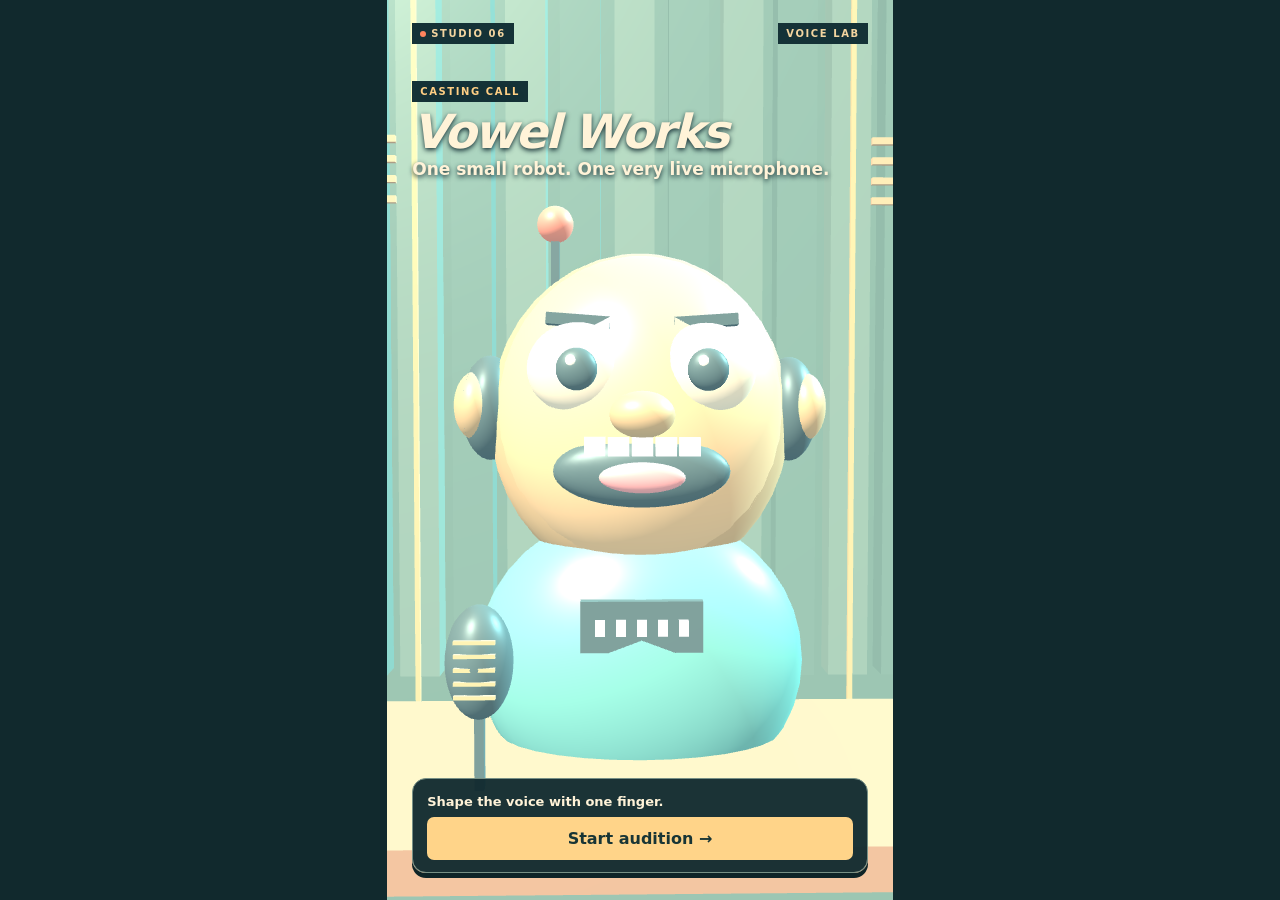
==== vowel-works/index.html @ fe467af7 "Publish Vowel Works robot voice auditions" ====
<!doctype html><html lang="en"><meta charset="utf-8"><meta name="viewport" content="width=device-width,initial-scale=1,viewport-fit=cover"><title>Vowel Works · Voice Auditions</title><link rel="stylesheet" href="style.css"><main><canvas id="stage" aria-label="A mechanical actor at the audition microphone"></canvas><header><span><i></i> STUDIO 06</span><b id="take">VOICE LAB</b></header><article><label id="slate">CASTING CALL</label><h1 id="title">Vowel Works</h1><p id="line">One small robot. One very live microphone.</p></article><section><div id="meter"></div><div id="guide">Shape the voice with one finger.</div><div id="pad" hidden aria-label="Voice control pad"><div id="cross"></div></div><button id="go">Start audition →</button><small id="credits"></small></section></main><script src="vendor/three.min.js"></script><script src="bridge.js"></script><script src="scene.js"></script><script src="play.js"></script></html>
---- vowel-works/style.css ----
*{box-sizing:border-box}body{margin:0;background:#11292d;color:#fff3d8;font:600 15px system-ui}main{position:relative;isolation:isolate;width:min(100vw,56.25dvh);min-width:min(100vw,320px);height:100dvh;margin:auto;overflow:hidden;background:#28544f}canvas{width:100%;height:100%;display:block}header,article,section{position:absolute;left:5%;right:5%}header{top:max(2.5%,env(safe-area-inset-top));display:flex;justify-content:space-between;font-size:10px;letter-spacing:.16em;color:#f4d5a0}header span,header b,label{background:#153237;padding:5px 8px}i{display:inline-block;width:6px;height:6px;background:#ff845e;border-radius:50%}article{top:9%;pointer-events:none;text-shadow:0 2px 5px #162f35}label{font-size:10px;letter-spacing:.16em;color:#ffcf84}h1{font:italic 900 clamp(27px,5.5dvh,47px)/1 system-ui;margin:9px 0 4px;letter-spacing:-.045em}p{margin:0;font-size:clamp(13px,2dvh,17px)}section{bottom:max(3%,env(safe-area-inset-bottom));background:#122b30f5;border:1px solid #779085;border-radius:14px;padding:12px 14px;box-shadow:0 5px 0 #0e2427}button{width:100%;padding:12px;background:#ffd489;color:#183535;font:800 16px system-ui;border:0;border-radius:7px;cursor:pointer}#guide{font-size:13px;margin:3px 0 8px}#meter{display:flex;gap:4px}#meter i{flex:1;height:4px;border-radius:4px;background:#45605e}#meter .lit{background:#ffca83}#pad{height:clamp(90px,15dvh,145px);background:repeating-linear-gradient(90deg,transparent 0 19.6%,#3b5756 20%),#213d40;border:1px solid #546d64;border-radius:8px;position:relative;touch-action:none;cursor:crosshair;user-select:none}#pad span,#cross{position:absolute;transform:translate(-50%,-50%);pointer-events:none}#pad span{border:1px solid #8aa49a;border-radius:50%;background:#29474b;color:#c1d2c6;padding:3px 6px;font-size:12px}#pad .target{background:#ffd489;color:#213636;outline:3px solid #dca34466}#cross{width:20px;height:20px;border:2px solid white;border-radius:50%;z-index:2;display:none}small{display:block;font-size:10px;color:#c6d9cb;margin-top:4px}small:empty{display:none}[hidden]{display:none!important}
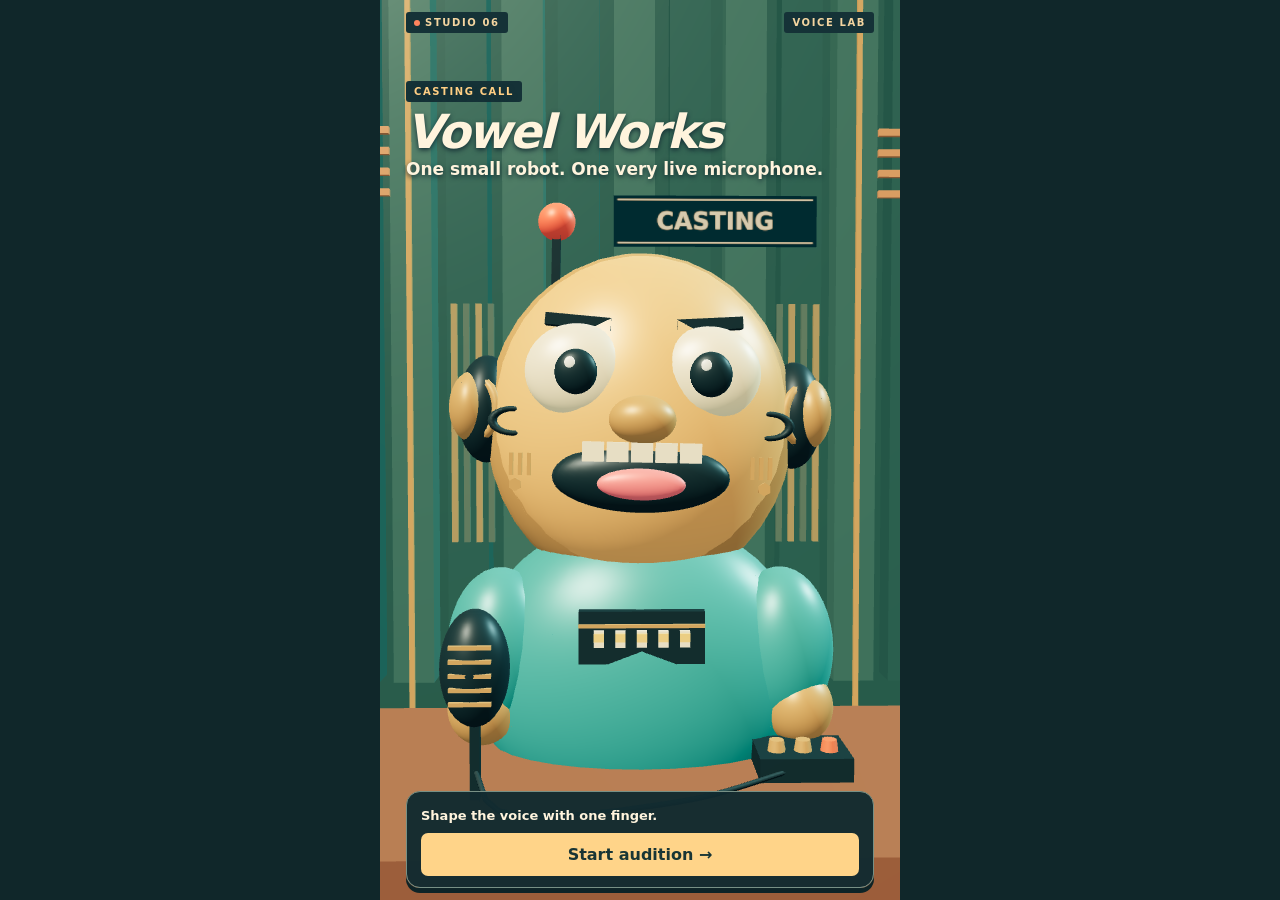
==== commit c9bc3ea2: "Make auditions work offline and without WebGL; stage three expressive vocal acts" ====
--- a/vowel-works/index.html
+++ b/vowel-works/index.html
@@ -1 +1,526 @@
-<!doctype html><html lang="en"><meta charset="utf-8"><meta name="viewport" content="width=device-width,initial-scale=1,viewport-fit=cover"><title>Vowel Works · Voice Auditions</title><link rel="stylesheet" href="style.css"><main><canvas id="stage" aria-label="A mechanical actor at the audition microphone"></canvas><header><span><i></i> STUDIO 06</span><b id="take">VOICE LAB</b></header><article><label id="slate">CASTING CALL</label><h1 id="title">Vowel Works</h1><p id="line">One small robot. One very live microphone.</p></article><section><div id="meter"></div><div id="guide">Shape the voice with one finger.</div><div id="pad" hidden aria-label="Voice control pad"><div id="cross"></div></div><button id="go">Start audition →</button><small id="credits"></small></section></main><script src="vendor/three.min.js"></script><script src="bridge.js"></script><script src="scene.js"></script><script src="play.js"></script></html>
+<!doctype html><html lang="en"><meta charset="utf-8"><meta name="viewport" content="width=device-width,initial-scale=1,viewport-fit=cover"><title>Vowel Works · Voice Auditions</title><style>*{box-sizing:border-box}html,body{margin:0;background:#10272a;color:#fff4dd;font:600 15px system-ui}main{position:relative;isolation:isolate;width:100%;max-width:520px;height:100vh;height:100svh;margin:auto;overflow:hidden;background:#315b55}canvas,#portrait{position:absolute;inset:0;width:100%;height:100%;display:block}#portrait{object-fit:cover}
+header,article,section{position:absolute;left:5%;right:5%}header{top:12px;top:max(12px,env(safe-area-inset-top));display:flex;justify-content:space-between;font-size:10px;letter-spacing:.16em;color:#f4d5a0}header span,header b,label{background:#153237;padding:5px 8px;border-radius:3px}header i{display:inline-block;width:6px;height:6px;background:#ff845e;border-radius:50%}.gold-mic header i{background:#ffcf6d}article{top:9%;pointer-events:none;text-shadow:0 2px 5px #162f35}label{font-size:10px;letter-spacing:.16em;color:#ffcf84}h1{font:italic 900 clamp(27px,5.5vh,47px)/1 system-ui;margin:9px 0 4px;letter-spacing:-.045em}p{margin:0;font-size:clamp(13px,2vh,17px)}
+section{bottom:12px;bottom:max(12px,env(safe-area-inset-bottom));background:#122b30f7;border:1px solid #779085;border-radius:14px;padding:11px 14px;box-shadow:0 5px 0 #0e2427}
+button{width:100%;padding:12px;background:#ffd489;color:#183535;font:800 16px system-ui;border:0;border-radius:7px;cursor:pointer;touch-action:manipulation}button:active{background:#ffbd66}#guide{font-size:13px;margin:5px 0 8px;min-height:17px}
+#meter{display:flex;align-items:center;gap:5px}#meter i{font:800 11px system-ui;color:#98b6ad;background:#29484b;padding:2px 7px;border-radius:3px}#meter .lit{background:#6ccbaf;color:#122e32}#meter .now{outline:1px solid #efc482;color:#ffda97}
+#pad{height:clamp(96px,16vh,145px);background:repeating-linear-gradient(90deg,transparent 0 19.6%,#3b5756 20%),#213d40;border:1px solid #546d64;border-radius:8px;position:relative;touch-action:none;cursor:crosshair;user-select:none}
+#pad span,#cross{position:absolute;transform:translate(-50%,-50%);pointer-events:none}#pad span{border:1px solid #8aa49a;border-radius:50%;background:#29474b;color:#c1d2c6;padding:6px 9px;font-size:12px}#pad .target{background:#ffd489;color:#213636;outline:3px solid #dca34466}#pad .tuned{background:#8aead3;outline-color:#72e7bc80}#cross{width:21px;height:21px;border:2px solid white;border-radius:50%;z-index:2;display:none}#signal{height:4px;background:#8be9c8;transform:scaleX(0);transform-origin:left;margin-top:5px;border-radius:4px}
+small{display:block;font-size:10px;color:#c6d9cb;margin-top:4px}small:empty{display:none}[hidden]{display:none!important}
+@media(min-aspect-ratio:3/4){main{max-width:min(520px,72vh)}}@media(max-height:490px){article{top:10%}header{top:3px}h1{font-size:23px}section{padding:6px 10px;bottom:5px}#pad{height:74px}#guide{margin:2px 0}button{padding:8px}}
+</style><main><canvas id="stage" aria-label="A mechanical actor at the audition microphone"></canvas><header><span><i></i> STUDIO 06</span><b id="take">VOICE LAB</b></header><article><label id="slate">CASTING CALL</label><h1 id="title">Vowel Works</h1><p id="line">One small robot. One very live microphone.</p></article><section><div id="meter"></div><div id="guide">Shape the voice with one finger.</div><div id="pad" hidden aria-label="Voice control pad"><div id="cross"></div></div><div id="signal" hidden></div><button id="go">Start audition →</button><small id="credits"></small></section></main><script>/**
+ * @license
+ * Copyright 2010-2022 Three.js Authors
+ * SPDX-License-Identifier: MIT
+ */
+!function(t,e){"object"==typeof exports&&"undefined"!=typeof module?e(exports):"function"==typeof define&&define.amd?define(["exports"],e):e((t="undefined"!=typeof globalThis?globalThis:t||self).THREE={})}(this,(function(t){"use strict";const e="147",i=100,n=300,r=301,s=302,a=303,o=304,l=306,c=1e3,h=1001,u=1002,d=1003,p=1004,m=1005,f=1006,g=1007,v=1008,x=1009,_=1012,y=1014,M=1015,b=1016,S=1020,w=1023,T=1026,A=1027,E=33776,C=33777,L=33778,R=33779,P=35840,I=35841,D=35842,N=35843,O=37492,z=37496,U=37808,B=37809,F=37810,k=37811,G=37812,V=37813,H=37814,W=37815,j=37816,q=37817,X=37818,Y=37819,Z=37820,J=37821,K=36492,$=2300,Q=2301,tt=2302,et=2400,it=2401,nt=2402,rt=2500,st=2501,at=3e3,ot=3001,lt="srgb",ct="srgb-linear",ht=7680,ut=35044,dt="300 es",pt=1035;class mt{addEventListener(t,e){void 0===this._listeners&&(this._listeners={});const i=this._listeners;void 0===i[t]&&(i[t]=[]),-1===i[t].indexOf(e)&&i[t].push(e)}hasEventListener(t,e){if(void 0===this._listeners)return!1;const i=this._listeners;return void 0!==i[t]&&-1!==i[t].indexOf(e)}removeEventListener(t,e){if(void 0===this._listeners)return;const i=this._listeners[t];if(void 0!==i){const t=i.indexOf(e);-1!==t&&i.splice(t,1)}}dispatchEvent(t){if(void 0===this._listeners)return;const e=this._listeners[t.type];if(void 0!==e){t.target=this;const i=e.slice(0);for(let e=0,n=i.length;e<n;e++)i[e].call(this,t);t.target=null}}}const ft=["00","01","02","03","04","05","06","07","08","09","0a","0b","0c","0d","0e","0f","10","11","12","13","14","15","16","17","18","19","1a","1b","1c","1d","1e","1f","20","21","22","23","24","25","26","27","28","29","2a","2b","2c","2d","2e","2f","30","31","32","33","34","35","36","37","38","39","3a","3b","3c","3d","3e","3f","40","41","42","43","44","45","46","47","48","49","4a","4b","4c","4d","4e","4f","50","51","52","53","54","55","56","57","58","59","5a","5b","5c","5d","5e","5f","60","61","62","63","64","65","66","67","68","69","6a","6b","6c","6d","6e","6f","70","71","72","73","74","75","76","77","78","79","7a","7b","7c","7d","7e","7f","80","81","82","83","84","85","86","87","88","89","8a","8b","8c","8d","8e","8f","90","91","92","93","94","95","96","97","98","99","9a","9b","9c","9d","9e","9f","a0","a1","a2","a3","a4","a5","a6","a7","a8","a9","aa","ab","ac","ad","ae","af","b0","b1","b2","b3","b4","b5","b6","b7","b8","b9","ba","bb","bc","bd","be","bf","c0","c1","c2","c3","c4","c5","c6","c7","c8","c9","ca","cb","cc","cd","ce","cf","d0","d1","d2","d3","d4","d5","d6","d7","d8","d9","da","db","dc","dd","de","df","e0","e1","e2","e3","e4","e5","e6","e7","e8","e9","ea","eb","ec","ed","ee","ef","f0","f1","f2","f3","f4","f5","f6","f7","f8","f9","fa","fb","fc","fd","fe","ff"];let gt=1234567;const vt=Math.PI/180,xt=180/Math.PI;function _t(){const t=4294967295*Math.random()|0,e=4294967295*Math.random()|0,i=4294967295*Math.random()|0,n=4294967295*Math.random()|0;return(ft[255&t]+ft[t>>8&255]+ft[t>>16&255]+ft[t>>24&255]+"-"+ft[255&e]+ft[e>>8&255]+"-"+ft[e>>16&15|64]+ft[e>>24&255]+"-"+ft[63&i|128]+ft[i>>8&255]+"-"+ft[i>>16&255]+ft[i>>24&255]+ft[255&n]+ft[n>>8&255]+ft[n>>16&255]+ft[n>>24&255]).toLowerCase()}function yt(t,e,i){return Math.max(e,Math.min(i,t))}function Mt(t,e){return(t%e+e)%e}function bt(t,e,i){return(1-i)*t+i*e}function St(t){return 0==(t&t-1)&&0!==t}function wt(t){return Math.pow(2,Math.ceil(Math.log(t)/Math.LN2))}function Tt(t){return Math.pow(2,Math.floor(Math.log(t)/Math.LN2))}function At(t,e){switch(e.constructor){case Float32Array:return t;case Uint16Array:return t/65535;case Uint8Array:return t/255;case Int16Array:return Math.max(t/32767,-1);case Int8Array:return Math.max(t/127,-1);default:throw new Error("Invalid component type.")}}function Et(t,e){switch(e.constructor){case Float32Array:return t;case Uint16Array:return Math.round(65535*t);case Uint8Array:return Math.round(255*t);case Int16Array:return Math.round(32767*t);case Int8Array:return Math.round(127*t);default:throw new Error("Invalid component type.")}}var Ct=Object.freeze({__proto__:null,DEG2RAD:vt,RAD2DEG:xt,generateUUID:_t,clamp:yt,euclideanModulo:Mt,mapLinear:function(t,e,i,n,r){return n+(t-e)*(r-n)/(i-e)},inverseLerp:function(t,e,i){return t!==e?(i-t)/(e-t):0},lerp:bt,damp:function(t,e,i,n){return bt(t,e,1-Math.exp(-i*n))},pingpong:function(t,e=1){return e-Math.abs(Mt(t,2*e)-e)},smoothstep:function(t,e,i){return t<=e?0:t>=i?1:(t=(t-e)/(i-e))*t*(3-2*t)},smootherstep:function(t,e,i){return t<=e?0:t>=i?1:(t=(t-e)/(i-e))*t*t*(t*(6*t-15)+10)},randInt:function(t,e){return t+Math.floor(Math.random()*(e-t+1))},randFloat:function(t,e){return t+Math.random()*(e-t)},randFloatSpread:function(t){return t*(.5-Math.random())},seededRandom:function(t){void 0!==t&&(gt=t);let e=gt+=1831565813;return e=Math.imul(e^e>>>15,1|e),e^=e+Math.imul(e^e>>>7,61|e),((e^e>>>14)>>>0)/4294967296},degToRad:function(t){return t*vt},radToDeg:function(t){return t*xt},isPowerOfTwo:St,ceilPowerOfTwo:wt,floorPowerOfTwo:Tt,setQuaternionFromProperEuler:function(t,e,i,n,r){const s=Math.cos,a=Math.sin,o=s(i/2),l=a(i/2),c=s((e+n)/2),h=a((e+n)/2),u=s((e-n)/2),d=a((e-n)/2),p=s((n-e)/2),m=a((n-e)/2);switch(r){case"XYX":t.set(o*h,l*u,l*d,o*c);break;case"YZY":t.set(l*d,o*h,l*u,o*c);break;case"ZXZ":t.set(l*u,l*d,o*h,o*c);break;case"XZX":t.set(o*h,l*m,l*p,o*c);break;case"YXY":t.set(l*p,o*h,l*m,o*c);break;case"ZYZ":t.set(l*m,l*p,o*h,o*c);break;default:console.warn("THREE.MathUtils: .setQuaternionFromProperEuler() encountered an unknown order: "+r)}},normalize:Et,denormalize:At});class Lt{constructor(t=0,e=0){Lt.prototype.isVector2=!0,this.x=t,this.y=e}get width(){return this.x}set width(t){this.x=t}get height(){return this.y}set height(t){this.y=t}set(t,e){return this.x=t,this.y=e,this}setScalar(t){return this.x=t,this.y=t,this}setX(t){return this.x=t,this}setY(t){return this.y=t,this}setComponent(t,e){switch(t){case 0:this.x=e;break;case 1:this.y=e;break;default:throw new Error("index is out of range: "+t)}return this}getComponent(t){switch(t){case 0:return this.x;case 1:return this.y;default:throw new Error("index is out of range: "+t)}}clone(){return new this.constructor(this.x,this.y)}copy(t){return this.x=t.x,this.y=t.y,this}add(t){return this.x+=t.x,this.y+=t.y,this}addScalar(t){return this.x+=t,this.y+=t,this}addVectors(t,e){return this.x=t.x+e.x,this.y=t.y+e.y,this}addScaledVector(t,e){return this.x+=t.x*e,this.y+=t.y*e,this}sub(t){return this.x-=t.x,this.y-=t.y,this}subScalar(t){return this.x-=t,this.y-=t,this}subVectors(t,e){return this.x=t.x-e.x,this.y=t.y-e.y,this}multiply(t){return this.x*=t.x,this.y*=t.y,this}multiplyScalar(t){return this.x*=t,this.y*=t,this}divide(t){return this.x/=t.x,this.y/=t.y,this}divideScalar(t){return this.multiplyScalar(1/t)}applyMatrix3(t){const e=this.x,i=this.y,n=t.elements;return this.x=n[0]*e+n[3]*i+n[6],this.y=n[1]*e+n[4]*i+n[7],this}min(t){return this.x=Math.min(this.x,t.x),this.y=Math.min(this.y,t.y),this}max(t){return this.x=Math.max(this.x,t.x),this.y=Math.max(this.y,t.y),this}clamp(t,e){return this.x=Math.max(t.x,Math.min(e.x,this.x)),this.y=Math.max(t.y,Math.min(e.y,this.y)),this}clampScalar(t,e){return this.x=Math.max(t,Math.min(e,this.x)),this.y=Math.max(t,Math.min(e,this.y)),this}clampLength(t,e){const i=this.length();return this.divideScalar(i||1).multiplyScalar(Math.max(t,Math.min(e,i)))}floor(){return this.x=Math.floor(this.x),this.y=Math.floor(this.y),this}ceil(){return this.x=Math.ceil(this.x),this.y=Math.ceil(this.y),this}round(){return this.x=Math.round(this.x),this.y=Math.round(this.y),this}roundToZero(){return this.x=this.x<0?Math.ceil(this.x):Math.floor(this.x),this.y=this.y<0?Math.ceil(this.y):Math.floor(this.y),this}negate(){return this.x=-this.x,this.y=-this.y,this}dot(t){return this.x*t.x+this.y*t.y}cross(t){return this.x*t.y-this.y*t.x}lengthSq(){return this.x*this.x+this.y*this.y}length(){return Math.sqrt(this.x*this.x+this.y*this.y)}manhattanLength(){return Math.abs(this.x)+Math.abs(this.y)}normalize(){return this.divideScalar(this.length()||1)}angle(){return Math.atan2(-this.y,-this.x)+Math.PI}distanceTo(t){return Math.sqrt(this.distanceToSquared(t))}distanceToSquared(t){const e=this.x-t.x,i=this.y-t.y;return e*e+i*i}manhattanDistanceTo(t){return Math.abs(this.x-t.x)+Math.abs(this.y-t.y)}setLength(t){return this.normalize().multiplyScalar(t)}lerp(t,e){return this.x+=(t.x-this.x)*e,this.y+=(t.y-this.y)*e,this}lerpVectors(t,e,i){return this.x=t.x+(e.x-t.x)*i,this.y=t.y+(e.y-t.y)*i,this}equals(t){return t.x===this.x&&t.y===this.y}fromArray(t,e=0){return this.x=t[e],this.y=t[e+1],this}toArray(t=[],e=0){return t[e]=this.x,t[e+1]=this.y,t}fromBufferAttribute(t,e){return this.x=t.getX(e),this.y=t.getY(e),this}rotateAround(t,e){const i=Math.cos(e),n=Math.sin(e),r=this.x-t.x,s=this.y-t.y;return this.x=r*i-s*n+t.x,this.y=r*n+s*i+t.y,this}random(){return this.x=Math.random(),this.y=Math.random(),this}*[Symbol.iterator](){yield this.x,yield this.y}}class Rt{constructor(){Rt.prototype.isMatrix3=!0,this.elements=[1,0,0,0,1,0,0,0,1]}set(t,e,i,n,r,s,a,o,l){const c=this.elements;return c[0]=t,c[1]=n,c[2]=a,c[3]=e,c[4]=r,c[5]=o,c[6]=i,c[7]=s,c[8]=l,this}identity(){return this.set(1,0,0,0,1,0,0,0,1),this}copy(t){const e=this.elements,i=t.elements;return e[0]=i[0],e[1]=i[1],e[2]=i[2],e[3]=i[3],e[4]=i[4],e[5]=i[5],e[6]=i[6],e[7]=i[7],e[8]=i[8],this}extractBasis(t,e,i){return t.setFromMatrix3Column(this,0),e.setFromMatrix3Column(this,1),i.setFromMatrix3Column(this,2),this}setFromMatrix4(t){const e=t.elements;return this.set(e[0],e[4],e[8],e[1],e[5],e[9],e[2],e[6],e[10]),this}multiply(t){return this.multiplyMatrices(this,t)}premultiply(t){return this.multiplyMatrices(t,this)}multiplyMatrices(t,e){const i=t.elements,n=e.elements,r=this.elements,s=i[0],a=i[3],o=i[6],l=i[1],c=i[4],h=i[7],u=i[2],d=i[5],p=i[8],m=n[0],f=n[3],g=n[6],v=n[1],x=n[4],_=n[7],y=n[2],M=n[5],b=n[8];return r[0]=s*m+a*v+o*y,r[3]=s*f+a*x+o*M,r[6]=s*g+a*_+o*b,r[1]=l*m+c*v+h*y,r[4]=l*f+c*x+h*M,r[7]=l*g+c*_+h*b,r[2]=u*m+d*v+p*y,r[5]=u*f+d*x+p*M,r[8]=u*g+d*_+p*b,this}multiplyScalar(t){const e=this.elements;return e[0]*=t,e[3]*=t,e[6]*=t,e[1]*=t,e[4]*=t,e[7]*=t,e[2]*=t,e[5]*=t,e[8]*=t,this}determinant(){const t=this.elements,e=t[0],i=t[1],n=t[2],r=t[3],s=t[4],a=t[5],o=t[6],l=t[7],c=t[8];return e*s*c-e*a*l-i*r*c+i*a*o+n*r*l-n*s*o}invert(){const t=this.elements,e=t[0],i=t[1],n=t[2],r=t[3],s=t[4],a=t[5],o=t[6],l=t[7],c=t[8],h=c*s-a*l,u=a*o-c*r,d=l*r-s*o,p=e*h+i*u+n*d;if(0===p)return this.set(0,0,0,0,0,0,0,0,0);const m=1/p;return t[0]=h*m,t[1]=(n*l-c*i)*m,t[2]=(a*i-n*s)*m,t[3]=u*m,t[4]=(c*e-n*o)*m,t[5]=(n*r-a*e)*m,t[6]=d*m,t[7]=(i*o-l*e)*m,t[8]=(s*e-i*r)*m,this}transpose(){let t;const e=this.elements;return t=e[1],e[1]=e[3],e[3]=t,t=e[2],e[2]=e[6],e[6]=t,t=e[5],e[5]=e[7],e[7]=t,this}getNormalMatrix(t){return this.setFromMatrix4(t).invert().transpose()}transposeIntoArray(t){const e=this.elements;return t[0]=e[0],t[1]=e[3],t[2]=e[6],t[3]=e[1],t[4]=e[4],t[5]=e[7],t[6]=e[2],t[7]=e[5],t[8]=e[8],this}setUvTransform(t,e,i,n,r,s,a){const o=Math.cos(r),l=Math.sin(r);return this.set(i*o,i*l,-i*(o*s+l*a)+s+t,-n*l,n*o,-n*(-l*s+o*a)+a+e,0,0,1),this}scale(t,e){return this.premultiply(Pt.makeScale(t,e)),this}rotate(t){return this.premultiply(Pt.makeRotation(-t)),this}translate(t,e){return this.premultiply(Pt.makeTranslation(t,e)),this}makeTranslation(t,e){return this.set(1,0,t,0,1,e,0,0,1),this}makeRotation(t){const e=Math.cos(t),i=Math.sin(t);return this.set(e,-i,0,i,e,0,0,0,1),this}makeScale(t,e){return this.set(t,0,0,0,e,0,0,0,1),this}equals(t){const e=this.elements,i=t.elements;for(let t=0;t<9;t++)if(e[t]!==i[t])return!1;return!0}fromArray(t,e=0){for(let i=0;i<9;i++)this.elements[i]=t[i+e];return this}toArray(t=[],e=0){const i=this.elements;return t[e]=i[0],t[e+1]=i[1],t[e+2]=i[2],t[e+3]=i[3],t[e+4]=i[4],t[e+5]=i[5],t[e+6]=i[6],t[e+7]=i[7],t[e+8]=i[8],t}clone(){return(new this.constructor).fromArray(this.elements)}}const Pt=new Rt;function It(t){for(let e=t.length-1;e>=0;--e)if(t[e]>=65535)return!0;return!1}const Dt={Int8Array:Int8Array,Uint8Array:Uint8Array,Uint8ClampedArray:Uint8ClampedArray,Int16Array:Int16Array,Uint16Array:Uint16Array,Int32Array:Int32Array,Uint32Array:Uint32Array,Float32Array:Float32Array,Float64Array:Float64Array};function Nt(t,e){return new Dt[t](e)}function Ot(t){return document.createElementNS("http://www.w3.org/1999/xhtml",t)}function zt(t){return t<.04045?.0773993808*t:Math.pow(.9478672986*t+.0521327014,2.4)}function Ut(t){return t<.0031308?12.92*t:1.055*Math.pow(t,.41666)-.055}const Bt={[lt]:{[ct]:zt},[ct]:{[lt]:Ut}},Ft={legacyMode:!0,get workingColorSpace(){return ct},set workingColorSpace(t){console.warn("THREE.ColorManagement: .workingColorSpace is readonly.")},convert:function(t,e,i){if(this.legacyMode||e===i||!e||!i)return t;if(Bt[e]&&void 0!==Bt[e][i]){const n=Bt[e][i];return t.r=n(t.r),t.g=n(t.g),t.b=n(t.b),t}throw new Error("Unsupported color space conversion.")},fromWorkingColorSpace:function(t,e){return this.convert(t,this.workingColorSpace,e)},toWorkingColorSpace:function(t,e){return this.convert(t,e,this.workingColorSpace)}},kt={aliceblue:15792383,antiquewhite:16444375,aqua:65535,aquamarine:8388564,azure:15794175,beige:16119260,bisque:16770244,black:0,blanchedalmond:16772045,blue:255,blueviolet:9055202,brown:10824234,burlywood:14596231,cadetblue:6266528,chartreuse:8388352,chocolate:13789470,coral:16744272,cornflowerblue:6591981,cornsilk:16775388,crimson:14423100,cyan:65535,darkblue:139,darkcyan:35723,darkgoldenrod:12092939,darkgray:11119017,darkgreen:25600,darkgrey:11119017,darkkhaki:12433259,darkmagenta:9109643,darkolivegreen:5597999,darkorange:16747520,darkorchid:10040012,darkred:9109504,darksalmon:15308410,darkseagreen:9419919,darkslateblue:4734347,darkslategray:3100495,darkslategrey:3100495,darkturquoise:52945,darkviolet:9699539,deeppink:16716947,deepskyblue:49151,dimgray:6908265,dimgrey:6908265,dodgerblue:2003199,firebrick:11674146,floralwhite:16775920,forestgreen:2263842,fuchsia:16711935,gainsboro:14474460,ghostwhite:16316671,gold:16766720,goldenrod:14329120,gray:8421504,green:32768,greenyellow:11403055,grey:8421504,honeydew:15794160,hotpink:16738740,indianred:13458524,indigo:4915330,ivory:16777200,khaki:15787660,lavender:15132410,lavenderblush:16773365,lawngreen:8190976,lemonchiffon:16775885,lightblue:11393254,lightcoral:15761536,lightcyan:14745599,lightgoldenrodyellow:16448210,lightgray:13882323,lightgreen:9498256,lightgrey:13882323,lightpink:16758465,lightsalmon:16752762,lightseagreen:2142890,lightskyblue:8900346,lightslategray:7833753,lightslategrey:7833753,lightsteelblue:11584734,lightyellow:16777184,lime:65280,limegreen:3329330,linen:16445670,magenta:16711935,maroon:8388608,mediumaquamarine:6737322,mediumblue:205,mediumorchid:12211667,mediumpurple:9662683,mediumseagreen:3978097,mediumslateblue:8087790,mediumspringgreen:64154,mediumturquoise:4772300,mediumvioletred:13047173,midnightblue:1644912,mintcream:16121850,mistyrose:16770273,moccasin:16770229,navajowhite:16768685,navy:128,oldlace:16643558,olive:8421376,olivedrab:7048739,orange:16753920,orangered:16729344,orchid:14315734,palegoldenrod:15657130,palegreen:10025880,paleturquoise:11529966,palevioletred:14381203,papayawhip:16773077,peachpuff:16767673,peru:13468991,pink:16761035,plum:14524637,powderblue:11591910,purple:8388736,rebeccapurple:6697881,red:16711680,rosybrown:12357519,royalblue:4286945,saddlebrown:9127187,salmon:16416882,sandybrown:16032864,seagreen:3050327,seashell:16774638,sienna:10506797,silver:12632256,skyblue:8900331,slateblue:6970061,slategray:7372944,slategrey:7372944,snow:16775930,springgreen:65407,steelblue:4620980,tan:13808780,teal:32896,thistle:14204888,tomato:16737095,turquoise:4251856,violet:15631086,wheat:16113331,white:16777215,whitesmoke:16119285,yellow:16776960,yellowgreen:10145074},Gt={r:0,g:0,b:0},Vt={h:0,s:0,l:0},Ht={h:0,s:0,l:0};function Wt(t,e,i){return i<0&&(i+=1),i>1&&(i-=1),i<1/6?t+6*(e-t)*i:i<.5?e:i<2/3?t+6*(e-t)*(2/3-i):t}function jt(t,e){return e.r=t.r,e.g=t.g,e.b=t.b,e}class qt{constructor(t,e,i){return this.isColor=!0,this.r=1,this.g=1,this.b=1,void 0===e&&void 0===i?this.set(t):this.setRGB(t,e,i)}set(t){return t&&t.isColor?this.copy(t):"number"==typeof t?this.setHex(t):"string"==typeof t&&this.setStyle(t),this}setScalar(t){return this.r=t,this.g=t,this.b=t,this}setHex(t,e="srgb"){return t=Math.floor(t),this.r=(t>>16&255)/255,this.g=(t>>8&255)/255,this.b=(255&t)/255,Ft.toWorkingColorSpace(this,e),this}setRGB(t,e,i,n=Ft.workingColorSpace){return this.r=t,this.g=e,this.b=i,Ft.toWorkingColorSpace(this,n),this}setHSL(t,e,i,n=Ft.workingColorSpace){if(t=Mt(t,1),e=yt(e,0,1),i=yt(i,0,1),0===e)this.r=this.g=this.b=i;else{const n=i<=.5?i*(1+e):i+e-i*e,r=2*i-n;this.r=Wt(r,n,t+1/3),this.g=Wt(r,n,t),this.b=Wt(r,n,t-1/3)}return Ft.toWorkingColorSpace(this,n),this}setStyle(t,e="srgb"){function i(e){void 0!==e&&parseFloat(e)<1&&console.warn("THREE.Color: Alpha component of "+t+" will be ignored.")}let n;if(n=/^((?:rgb|hsl)a?)\(([^\)]*)\)/.exec(t)){let t;const r=n[1],s=n[2];switch(r){case"rgb":case"rgba":if(t=/^\s*(\d+)\s*,\s*(\d+)\s*,\s*(\d+)\s*(?:,\s*(\d*\.?\d+)\s*)?$/.exec(s))return this.r=Math.min(255,parseInt(t[1],10))/255,this.g=Math.min(255,parseInt(t[2],10))/255,this.b=Math.min(255,parseInt(t[3],10))/255,Ft.toWorkingColorSpace(this,e),i(t[4]),this;if(t=/^\s*(\d+)\%\s*,\s*(\d+)\%\s*,\s*(\d+)\%\s*(?:,\s*(\d*\.?\d+)\s*)?$/.exec(s))return this.r=Math.min(100,parseInt(t[1],10))/100,this.g=Math.min(100,parseInt(t[2],10))/100,this.b=Math.min(100,parseInt(t[3],10))/100,Ft.toWorkingColorSpace(this,e),i(t[4]),this;break;case"hsl":case"hsla":if(t=/^\s*(\d*\.?\d+)\s*,\s*(\d*\.?\d+)\%\s*,\s*(\d*\.?\d+)\%\s*(?:,\s*(\d*\.?\d+)\s*)?$/.exec(s)){const n=parseFloat(t[1])/360,r=parseFloat(t[2])/100,s=parseFloat(t[3])/100;return i(t[4]),this.setHSL(n,r,s,e)}}}else if(n=/^\#([A-Fa-f\d]+)$/.exec(t)){const t=n[1],i=t.length;if(3===i)return this.r=parseInt(t.charAt(0)+t.charAt(0),16)/255,this.g=parseInt(t.charAt(1)+t.charAt(1),16)/255,this.b=parseInt(t.charAt(2)+t.charAt(2),16)/255,Ft.toWorkingColorSpace(this,e),this;if(6===i)return this.r=parseInt(t.charAt(0)+t.charAt(1),16)/255,this.g=parseInt(t.charAt(2)+t.charAt(3),16)/255,this.b=parseInt(t.charAt(4)+t.charAt(5),16)/255,Ft.toWorkingColorSpace(this,e),this}return t&&t.length>0?this.setColorName(t,e):this}setColorName(t,e="srgb"){const i=kt[t.toLowerCase()];return void 0!==i?this.setHex(i,e):console.warn("THREE.Color: Unknown color "+t),this}clone(){return new this.constructor(this.r,this.g,this.b)}copy(t){return this.r=t.r,this.g=t.g,this.b=t.b,this}copySRGBToLinear(t){return this.r=zt(t.r),this.g=zt(t.g),this.b=zt(t.b),this}copyLinearToSRGB(t){return this.r=Ut(t.r),this.g=Ut(t.g),this.b=Ut(t.b),this}convertSRGBToLinear(){return this.copySRGBToLinear(this),this}convertLinearToSRGB(){return this.copyLinearToSRGB(this),this}getHex(t="srgb"){return Ft.fromWorkingColorSpace(jt(this,Gt),t),yt(255*Gt.r,0,255)<<16^yt(255*Gt.g,0,255)<<8^yt(255*Gt.b,0,255)<<0}getHexString(t="srgb"){return("000000"+this.getHex(t).toString(16)).slice(-6)}getHSL(t,e=Ft.workingColorSpace){Ft.fromWorkingColorSpace(jt(this,Gt),e);const i=Gt.r,n=Gt.g,r=Gt.b,s=Math.max(i,n,r),a=Math.min(i,n,r);let o,l;const c=(a+s)/2;if(a===s)o=0,l=0;else{const t=s-a;switch(l=c<=.5?t/(s+a):t/(2-s-a),s){case i:o=(n-r)/t+(n<r?6:0);break;case n:o=(r-i)/t+2;break;case r:o=(i-n)/t+4}o/=6}return t.h=o,t.s=l,t.l=c,t}getRGB(t,e=Ft.workingColorSpace){return Ft.fromWorkingColorSpace(jt(this,Gt),e),t.r=Gt.r,t.g=Gt.g,t.b=Gt.b,t}getStyle(t="srgb"){return Ft.fromWorkingColorSpace(jt(this,Gt),t),t!==lt?`color(${t} ${Gt.r} ${Gt.g} ${Gt.b})`:`rgb(${255*Gt.r|0},${255*Gt.g|0},${255*Gt.b|0})`}offsetHSL(t,e,i){return this.getHSL(Vt),Vt.h+=t,Vt.s+=e,Vt.l+=i,this.setHSL(Vt.h,Vt.s,Vt.l),this}add(t){return this.r+=t.r,this.g+=t.g,this.b+=t.b,this}addColors(t,e){return this.r=t.r+e.r,this.g=t.g+e.g,this.b=t.b+e.b,this}addScalar(t){return this.r+=t,this.g+=t,this.b+=t,this}sub(t){return this.r=Math.max(0,this.r-t.r),this.g=Math.max(0,this.g-t.g),this.b=Math.max(0,this.b-t.b),this}multiply(t){return this.r*=t.r,this.g*=t.g,this.b*=t.b,this}multiplyScalar(t){return this.r*=t,this.g*=t,this.b*=t,this}lerp(t,e){return this.r+=(t.r-this.r)*e,this.g+=(t.g-this.g)*e,this.b+=(t.b-this.b)*e,this}lerpColors(t,e,i){return this.r=t.r+(e.r-t.r)*i,this.g=t.g+(e.g-t.g)*i,this.b=t.b+(e.b-t.b)*i,this}lerpHSL(t,e){this.getHSL(Vt),t.getHSL(Ht);const i=bt(Vt.h,Ht.h,e),n=bt(Vt.s,Ht.s,e),r=bt(Vt.l,Ht.l,e);return this.setHSL(i,n,r),this}equals(t){return t.r===this.r&&t.g===this.g&&t.b===this.b}fromArray(t,e=0){return this.r=t[e],this.g=t[e+1],this.b=t[e+2],this}toArray(t=[],e=0){return t[e]=this.r,t[e+1]=this.g,t[e+2]=this.b,t}fromBufferAttribute(t,e){return this.r=t.getX(e),this.g=t.getY(e),this.b=t.getZ(e),this}toJSON(){return this.getHex()}*[Symbol.iterator](){yield this.r,yield this.g,yield this.b}}let Xt;qt.NAMES=kt;class Yt{static getDataURL(t){if(/^data:/i.test(t.src))return t.src;if("undefined"==typeof HTMLCanvasElement)return t.src;let e;if(t instanceof HTMLCanvasElement)e=t;else{void 0===Xt&&(Xt=Ot("canvas")),Xt.width=t.width,Xt.height=t.height;const i=Xt.getContext("2d");t instanceof ImageData?i.putImageData(t,0,0):i.drawImage(t,0,0,t.width,t.height),e=Xt}return e.width>2048||e.height>2048?(console.warn("THREE.ImageUtils.getDataURL: Image converted to jpg for performance reasons",t),e.toDataURL("image/jpeg",.6)):e.toDataURL("image/png")}static sRGBToLinear(t){if("undefined"!=typeof HTMLImageElement&&t instanceof HTMLImageElement||"undefined"!=typeof HTMLCanvasElement&&t instanceof HTMLCanvasElement||"undefined"!=typeof ImageBitmap&&t instanceof ImageBitmap){const e=Ot("canvas");e.width=t.width,e.height=t.height;const i=e.getContext("2d");i.drawImage(t,0,0,t.width,t.height);const n=i.getImageData(0,0,t.width,t.height),r=n.data;for(let t=0;t<r.length;t++)r[t]=255*zt(r[t]/255);return i.putImageData(n,0,0),e}if(t.data){const e=t.data.slice(0);for(let t=0;t<e.length;t++)e instanceof Uint8Array||e instanceof Uint8ClampedArray?e[t]=Math.floor(255*zt(e[t]/255)):e[t]=zt(e[t]);return{data:e,width:t.width,height:t.height}}return console.warn("THREE.ImageUtils.sRGBToLinear(): Unsupported image type. No color space conversion applied."),t}}class Zt{constructor(t=null){this.isSource=!0,this.uuid=_t(),this.data=t,this.version=0}set needsUpdate(t){!0===t&&this.version++}toJSON(t){const e=void 0===t||"string"==typeof t;if(!e&&void 0!==t.images[this.uuid])return t.images[this.uuid];const i={uuid:this.uuid,url:""},n=this.data;if(null!==n){let t;if(Array.isArray(n)){t=[];for(let e=0,i=n.length;e<i;e++)n[e].isDataTexture?t.push(Jt(n[e].image)):t.push(Jt(n[e]))}else t=Jt(n);i.url=t}return e||(t.images[this.uuid]=i),i}}function Jt(t){return"undefined"!=typeof HTMLImageElement&&t instanceof HTMLImageElement||"undefined"!=typeof HTMLCanvasElement&&t instanceof HTMLCanvasElement||"undefined"!=typeof ImageBitmap&&t instanceof ImageBitmap?Yt.getDataURL(t):t.data?{data:Array.from(t.data),width:t.width,height:t.height,type:t.data.constructor.name}:(console.warn("THREE.Texture: Unable to serialize Texture."),{})}let Kt=0;class $t extends mt{constructor(t=$t.DEFAULT_IMAGE,e=$t.DEFAULT_MAPPING,i=1001,n=1001,r=1006,s=1008,a=1023,o=1009,l=$t.DEFAULT_ANISOTROPY,c=3e3){super(),this.isTexture=!0,Object.defineProperty(this,"id",{value:Kt++}),this.uuid=_t(),this.name="",this.source=new Zt(t),this.mipmaps=[],this.mapping=e,this.wrapS=i,this.wrapT=n,this.magFilter=r,this.minFilter=s,this.anisotropy=l,this.format=a,this.internalFormat=null,this.type=o,this.offset=new Lt(0,0),this.repeat=new Lt(1,1),this.center=new Lt(0,0),this.rotation=0,this.matrixAutoUpdate=!0,this.matrix=new Rt,this.generateMipmaps=!0,this.premultiplyAlpha=!1,this.flipY=!0,this.unpackAlignment=4,this.encoding=c,this.userData={},this.version=0,this.onUpdate=null,this.isRenderTargetTexture=!1,this.needsPMREMUpdate=!1}get image(){return this.source.data}set image(t){this.source.data=t}updateMatrix(){this.matrix.setUvTransform(this.offset.x,this.offset.y,this.repeat.x,this.repeat.y,this.rotation,this.center.x,this.center.y)}clone(){return(new this.constructor).copy(this)}copy(t){return this.name=t.name,this.source=t.source,this.mipmaps=t.mipmaps.slice(0),this.mapping=t.mapping,this.wrapS=t.wrapS,this.wrapT=t.wrapT,this.magFilter=t.magFilter,this.minFilter=t.minFilter,this.anisotropy=t.anisotropy,this.format=t.format,this.internalFormat=t.internalFormat,this.type=t.type,this.offset.copy(t.offset),this.repeat.copy(t.repeat),this.center.copy(t.center),this.rotation=t.rotation,this.matrixAutoUpdate=t.matrixAutoUpdate,this.matrix.copy(t.matrix),this.generateMipmaps=t.generateMipmaps,this.premultiplyAlpha=t.premultiplyAlpha,this.flipY=t.flipY,this.unpackAlignment=t.unpackAlignment,this.encoding=t.encoding,this.userData=JSON.parse(JSON.stringify(t.userData)),this.needsUpdate=!0,this}toJSON(t){const e=void 0===t||"string"==typeof t;if(!e&&void 0!==t.textures[this.uuid])return t.textures[this.uuid];const i={metadata:{version:4.5,type:"Texture",generator:"Texture.toJSON"},uuid:this.uuid,name:this.name,image:this.source.toJSON(t).uuid,mapping:this.mapping,repeat:[this.repeat.x,this.repeat.y],offset:[this.offset.x,this.offset.y],center:[this.center.x,this.center.y],rotation:this.rotation,wrap:[this.wrapS,this.wrapT],format:this.format,type:this.type,encoding:this.encoding,minFilter:this.minFilter,magFilter:this.magFilter,anisotropy:this.anisotropy,flipY:this.flipY,premultiplyAlpha:this.premultiplyAlpha,unpackAlignment:this.unpackAlignment};return"{}"!==JSON.stringify(this.userData)&&(i.userData=this.userData),e||(t.textures[this.uuid]=i),i}dispose(){this.dispatchEvent({type:"dispose"})}transformUv(t){if(this.mapping!==n)return t;if(t.applyMatrix3(this.matrix),t.x<0||t.x>1)switch(this.wrapS){case c:t.x=t.x-Math.floor(t.x);break;case h:t.x=t.x<0?0:1;break;case u:1===Math.abs(Math.floor(t.x)%2)?t.x=Math.ceil(t.x)-t.x:t.x=t.x-Math.floor(t.x)}if(t.y<0||t.y>1)switch(this.wrapT){case c:t.y=t.y-Math.floor(t.y);break;case h:t.y=t.y<0?0:1;break;case u:1===Math.abs(Math.floor(t.y)%2)?t.y=Math.ceil(t.y)-t.y:t.y=t.y-Math.floor(t.y)}return this.flipY&&(t.y=1-t.y),t}set needsUpdate(t){!0===t&&(this.version++,this.source.needsUpdate=!0)}}$t.DEFAULT_IMAGE=null,$t.DEFAULT_MAPPING=n,$t.DEFAULT_ANISOTROPY=1;class Qt{constructor(t=0,e=0,i=0,n=1){Qt.prototype.isVector4=!0,this.x=t,this.y=e,this.z=i,this.w=n}get width(){return this.z}set width(t){this.z=t}get height(){return this.w}set height(t){this.w=t}set(t,e,i,n){return this.x=t,this.y=e,this.z=i,this.w=n,this}setScalar(t){return this.x=t,this.y=t,this.z=t,this.w=t,this}setX(t){return this.x=t,this}setY(t){return this.y=t,this}setZ(t){return this.z=t,this}setW(t){return this.w=t,this}setComponent(t,e){switch(t){case 0:this.x=e;break;case 1:this.y=e;break;case 2:this.z=e;break;case 3:this.w=e;break;default:throw new Error("index is out of range: "+t)}return this}getComponent(t){switch(t){case 0:return this.x;case 1:return this.y;case 2:return this.z;case 3:return this.w;default:throw new Error("index is out of range: "+t)}}clone(){return new this.constructor(this.x,this.y,this.z,this.w)}copy(t){return this.x=t.x,this.y=t.y,this.z=t.z,this.w=void 0!==t.w?t.w:1,this}add(t){return this.x+=t.x,this.y+=t.y,this.z+=t.z,this.w+=t.w,this}addScalar(t){return this.x+=t,this.y+=t,this.z+=t,this.w+=t,this}addVectors(t,e){return this.x=t.x+e.x,this.y=t.y+e.y,this.z=t.z+e.z,this.w=t.w+e.w,this}addScaledVector(t,e){return this.x+=t.x*e,this.y+=t.y*e,this.z+=t.z*e,this.w+=t.w*e,this}sub(t){return this.x-=t.x,this.y-=t.y,this.z-=t.z,this.w-=t.w,this}subScalar(t){return this.x-=t,this.y-=t,this.z-=t,this.w-=t,this}subVectors(t,e){return this.x=t.x-e.x,this.y=t.y-e.y,this.z=t.z-e.z,this.w=t.w-e.w,this}multiply(t){return this.x*=t.x,this.y*=t.y,this.z*=t.z,this.w*=t.w,this}multiplyScalar(t){return this.x*=t,this.y*=t,this.z*=t,this.w*=t,this}applyMatrix4(t){const e=this.x,i=this.y,n=this.z,r=this.w,s=t.elements;return this.x=s[0]*e+s[4]*i+s[8]*n+s[12]*r,this.y=s[1]*e+s[5]*i+s[9]*n+s[13]*r,this.z=s[2]*e+s[6]*i+s[10]*n+s[14]*r,this.w=s[3]*e+s[7]*i+s[11]*n+s[15]*r,this}divideScalar(t){return this.multiplyScalar(1/t)}setAxisAngleFromQuaternion(t){this.w=2*Math.acos(t.w);const e=Math.sqrt(1-t.w*t.w);return e<1e-4?(this.x=1,this.y=0,this.z=0):(this.x=t.x/e,this.y=t.y/e,this.z=t.z/e),this}setAxisAngleFromRotationMatrix(t){let e,i,n,r;const s=.01,a=.1,o=t.elements,l=o[0],c=o[4],h=o[8],u=o[1],d=o[5],p=o[9],m=o[2],f=o[6],g=o[10];if(Math.abs(c-u)<s&&Math.abs(h-m)<s&&Math.abs(p-f)<s){if(Math.abs(c+u)<a&&Math.abs(h+m)<a&&Math.abs(p+f)<a&&Math.abs(l+d+g-3)<a)return this.set(1,0,0,0),this;e=Math.PI;const t=(l+1)/2,o=(d+1)/2,v=(g+1)/2,x=(c+u)/4,_=(h+m)/4,y=(p+f)/4;return t>o&&t>v?t<s?(i=0,n=.707106781,r=.707106781):(i=Math.sqrt(t),n=x/i,r=_/i):o>v?o<s?(i=.707106781,n=0,r=.707106781):(n=Math.sqrt(o),i=x/n,r=y/n):v<s?(i=.707106781,n=.707106781,r=0):(r=Math.sqrt(v),i=_/r,n=y/r),this.set(i,n,r,e),this}let v=Math.sqrt((f-p)*(f-p)+(h-m)*(h-m)+(u-c)*(u-c));return Math.abs(v)<.001&&(v=1),this.x=(f-p)/v,this.y=(h-m)/v,this.z=(u-c)/v,this.w=Math.acos((l+d+g-1)/2),this}min(t){return this.x=Math.min(this.x,t.x),this.y=Math.min(this.y,t.y),this.z=Math.min(this.z,t.z),this.w=Math.min(this.w,t.w),this}max(t){return this.x=Math.max(this.x,t.x),this.y=Math.max(this.y,t.y),this.z=Math.max(this.z,t.z),this.w=Math.max(this.w,t.w),this}clamp(t,e){return this.x=Math.max(t.x,Math.min(e.x,this.x)),this.y=Math.max(t.y,Math.min(e.y,this.y)),this.z=Math.max(t.z,Math.min(e.z,this.z)),this.w=Math.max(t.w,Math.min(e.w,this.w)),this}clampScalar(t,e){return this.x=Math.max(t,Math.min(e,this.x)),this.y=Math.max(t,Math.min(e,this.y)),this.z=Math.max(t,Math.min(e,this.z)),this.w=Math.max(t,Math.min(e,this.w)),this}clampLength(t,e){const i=this.length();return this.divideScalar(i||1).multiplyScalar(Math.max(t,Math.min(e,i)))}floor(){return this.x=Math.floor(this.x),this.y=Math.floor(this.y),this.z=Math.floor(this.z),this.w=Math.floor(this.w),this}ceil(){return this.x=Math.ceil(this.x),this.y=Math.ceil(this.y),this.z=Math.ceil(this.z),this.w=Math.ceil(this.w),this}round(){return this.x=Math.round(this.x),this.y=Math.round(this.y),this.z=Math.round(this.z),this.w=Math.round(this.w),this}roundToZero(){return this.x=this.x<0?Math.ceil(this.x):Math.floor(this.x),this.y=this.y<0?Math.ceil(this.y):Math.floor(this.y),this.z=this.z<0?Math.ceil(this.z):Math.floor(this.z),this.w=this.w<0?Math.ceil(this.w):Math.floor(this.w),this}negate(){return this.x=-this.x,this.y=-this.y,this.z=-this.z,this.w=-this.w,this}dot(t){return this.x*t.x+this.y*t.y+this.z*t.z+this.w*t.w}lengthSq(){return this.x*this.x+this.y*this.y+this.z*this.z+this.w*this.w}length(){return Math.sqrt(this.x*this.x+this.y*this.y+this.z*this.z+this.w*this.w)}manhattanLength(){return Math.abs(this.x)+Math.abs(this.y)+Math.abs(this.z)+Math.abs(this.w)}normalize(){return this.divideScalar(this.length()||1)}setLength(t){return this.normalize().multiplyScalar(t)}lerp(t,e){return this.x+=(t.x-this.x)*e,this.y+=(t.y-this.y)*e,this.z+=(t.z-this.z)*e,this.w+=(t.w-this.w)*e,this}lerpVectors(t,e,i){return this.x=t.x+(e.x-t.x)*i,this.y=t.y+(e.y-t.y)*i,this.z=t.z+(e.z-t.z)*i,this.w=t.w+(e.w-t.w)*i,this}equals(t){return t.x===this.x&&t.y===this.y&&t.z===this.z&&t.w===this.w}fromArray(t,e=0){return this.x=t[e],this.y=t[e+1],this.z=t[e+2],this.w=t[e+3],this}toArray(t=[],e=0){return t[e]=this.x,t[e+1]=this.y,t[e+2]=this.z,t[e+3]=this.w,t}fromBufferAttribute(t,e){return this.x=t.getX(e),this.y=t.getY(e),this.z=t.getZ(e),this.w=t.getW(e),this}random(){return this.x=Math.random(),this.y=Math.random(),this.z=Math.random(),this.w=Math.random(),this}*[Symbol.iterator](){yield this.x,yield this.y,yield this.z,yield this.w}}class te extends mt{constructor(t=1,e=1,i={}){super(),this.isWebGLRenderTarget=!0,this.width=t,this.height=e,this.depth=1,this.scissor=new Qt(0,0,t,e),this.scissorTest=!1,this.viewport=new Qt(0,0,t,e);const n={width:t,height:e,depth:1};this.texture=new $t(n,i.mapping,i.wrapS,i.wrapT,i.magFilter,i.minFilter,i.format,i.type,i.anisotropy,i.encoding),this.texture.isRenderTargetTexture=!0,this.texture.flipY=!1,this.texture.generateMipmaps=void 0!==i.generateMipmaps&&i.generateMipmaps,this.texture.internalFormat=void 0!==i.internalFormat?i.internalFormat:null,this.texture.minFilter=void 0!==i.minFilter?i.minFilter:f,this.depthBuffer=void 0===i.depthBuffer||i.depthBuffer,this.stencilBuffer=void 0!==i.stencilBuffer&&i.stencilBuffer,this.depthTexture=void 0!==i.depthTexture?i.depthTexture:null,this.samples=void 0!==i.samples?i.samples:0}setSize(t,e,i=1){this.width===t&&this.height===e&&this.depth===i||(this.width=t,this.height=e,this.depth=i,this.texture.image.width=t,this.texture.image.height=e,this.texture.image.depth=i,this.dispose()),this.viewport.set(0,0,t,e),this.scissor.set(0,0,t,e)}clone(){return(new this.constructor).copy(this)}copy(t){this.width=t.width,this.height=t.height,this.depth=t.depth,this.viewport.copy(t.viewport),this.texture=t.texture.clone(),this.texture.isRenderTargetTexture=!0;const e=Object.assign({},t.texture.image);return this.texture.source=new Zt(e),this.depthBuffer=t.depthBuffer,this.stencilBuffer=t.stencilBuffer,null!==t.depthTexture&&(this.depthTexture=t.depthTexture.clone()),this.samples=t.samples,this}dispose(){this.dispatchEvent({type:"dispose"})}}class ee extends $t{constructor(t=null,e=1,i=1,n=1){super(null),this.isDataArrayTexture=!0,this.image={data:t,width:e,height:i,depth:n},this.magFilter=d,this.minFilter=d,this.wrapR=h,this.generateMipmaps=!1,this.flipY=!1,this.unpackAlignment=1}}class ie extends $t{constructor(t=null,e=1,i=1,n=1){super(null),this.isData3DTexture=!0,this.image={data:t,width:e,height:i,depth:n},this.magFilter=d,this.minFilter=d,this.wrapR=h,this.generateMipmaps=!1,this.flipY=!1,this.unpackAlignment=1}}class ne{constructor(t=0,e=0,i=0,n=1){this.isQuaternion=!0,this._x=t,this._y=e,this._z=i,this._w=n}static slerpFlat(t,e,i,n,r,s,a){let o=i[n+0],l=i[n+1],c=i[n+2],h=i[n+3];const u=r[s+0],d=r[s+1],p=r[s+2],m=r[s+3];if(0===a)return t[e+0]=o,t[e+1]=l,t[e+2]=c,void(t[e+3]=h);if(1===a)return t[e+0]=u,t[e+1]=d,t[e+2]=p,void(t[e+3]=m);if(h!==m||o!==u||l!==d||c!==p){let t=1-a;const e=o*u+l*d+c*p+h*m,i=e>=0?1:-1,n=1-e*e;if(n>Number.EPSILON){const r=Math.sqrt(n),s=Math.atan2(r,e*i);t=Math.sin(t*s)/r,a=Math.sin(a*s)/r}const r=a*i;if(o=o*t+u*r,l=l*t+d*r,c=c*t+p*r,h=h*t+m*r,t===1-a){const t=1/Math.sqrt(o*o+l*l+c*c+h*h);o*=t,l*=t,c*=t,h*=t}}t[e]=o,t[e+1]=l,t[e+2]=c,t[e+3]=h}static multiplyQuaternionsFlat(t,e,i,n,r,s){const a=i[n],o=i[n+1],l=i[n+2],c=i[n+3],h=r[s],u=r[s+1],d=r[s+2],p=r[s+3];return t[e]=a*p+c*h+o*d-l*u,t[e+1]=o*p+c*u+l*h-a*d,t[e+2]=l*p+c*d+a*u-o*h,t[e+3]=c*p-a*h-o*u-l*d,t}get x(){return this._x}set x(t){this._x=t,this._onChangeCallback()}get y(){return this._y}set y(t){this._y=t,this._onChangeCallback()}get z(){return this._z}set z(t){this._z=t,this._onChangeCallback()}get w(){return this._w}set w(t){this._w=t,this._onChangeCallback()}set(t,e,i,n){return this._x=t,this._y=e,this._z=i,this._w=n,this._onChangeCallback(),this}clone(){return new this.constructor(this._x,this._y,this._z,this._w)}copy(t){return this._x=t.x,this._y=t.y,this._z=t.z,this._w=t.w,this._onChangeCallback(),this}setFromEuler(t,e){const i=t._x,n=t._y,r=t._z,s=t._order,a=Math.cos,o=Math.sin,l=a(i/2),c=a(n/2),h=a(r/2),u=o(i/2),d=o(n/2),p=o(r/2);switch(s){case"XYZ":this._x=u*c*h+l*d*p,this._y=l*d*h-u*c*p,this._z=l*c*p+u*d*h,this._w=l*c*h-u*d*p;break;case"YXZ":this._x=u*c*h+l*d*p,this._y=l*d*h-u*c*p,this._z=l*c*p-u*d*h,this._w=l*c*h+u*d*p;break;case"ZXY":this._x=u*c*h-l*d*p,this._y=l*d*h+u*c*p,this._z=l*c*p+u*d*h,this._w=l*c*h-u*d*p;break;case"ZYX":this._x=u*c*h-l*d*p,this._y=l*d*h+u*c*p,this._z=l*c*p-u*d*h,this._w=l*c*h+u*d*p;break;case"YZX":this._x=u*c*h+l*d*p,this._y=l*d*h+u*c*p,this._z=l*c*p-u*d*h,this._w=l*c*h-u*d*p;break;case"XZY":this._x=u*c*h-l*d*p,this._y=l*d*h-u*c*p,this._z=l*c*p+u*d*h,this._w=l*c*h+u*d*p;break;default:console.warn("THREE.Quaternion: .setFromEuler() encountered an unknown order: "+s)}return!1!==e&&this._onChangeCallback(),this}setFromAxisAngle(t,e){const i=e/2,n=Math.sin(i);return this._x=t.x*n,this._y=t.y*n,this._z=t.z*n,this._w=Math.cos(i),this._onChangeCallback(),this}setFromRotationMatrix(t){const e=t.elements,i=e[0],n=e[4],r=e[8],s=e[1],a=e[5],o=e[9],l=e[2],c=e[6],h=e[10],u=i+a+h;if(u>0){const t=.5/Math.sqrt(u+1);this._w=.25/t,this._x=(c-o)*t,this._y=(r-l)*t,this._z=(s-n)*t}else if(i>a&&i>h){const t=2*Math.sqrt(1+i-a-h);this._w=(c-o)/t,this._x=.25*t,this._y=(n+s)/t,this._z=(r+l)/t}else if(a>h){const t=2*Math.sqrt(1+a-i-h);this._w=(r-l)/t,this._x=(n+s)/t,this._y=.25*t,this._z=(o+c)/t}else{const t=2*Math.sqrt(1+h-i-a);this._w=(s-n)/t,this._x=(r+l)/t,this._y=(o+c)/t,this._z=.25*t}return this._onChangeCallback(),this}setFromUnitVectors(t,e){let i=t.dot(e)+1;return i<Number.EPSILON?(i=0,Math.abs(t.x)>Math.abs(t.z)?(this._x=-t.y,this._y=t.x,this._z=0,this._w=i):(this._x=0,this._y=-t.z,this._z=t.y,this._w=i)):(this._x=t.y*e.z-t.z*e.y,this._y=t.z*e.x-t.x*e.z,this._z=t.x*e.y-t.y*e.x,this._w=i),this.normalize()}angleTo(t){return 2*Math.acos(Math.abs(yt(this.dot(t),-1,1)))}rotateTowards(t,e){const i=this.angleTo(t);if(0===i)return this;const n=Math.min(1,e/i);return this.slerp(t,n),this}identity(){return this.set(0,0,0,1)}invert(){return this.conjugate()}conjugate(){return this._x*=-1,this._y*=-1,this._z*=-1,this._onChangeCallback(),this}dot(t){return this._x*t._x+this._y*t._y+this._z*t._z+this._w*t._w}lengthSq(){return this._x*this._x+this._y*this._y+this._z*this._z+this._w*this._w}length(){return Math.sqrt(this._x*this._x+this._y*this._y+this._z*this._z+this._w*this._w)}normalize(){let t=this.length();return 0===t?(this._x=0,this._y=0,this._z=0,this._w=1):(t=1/t,this._x=this._x*t,this._y=this._y*t,this._z=this._z*t,this._w=this._w*t),this._onChangeCallback(),this}multiply(t){return this.multiplyQuaternions(this,t)}premultiply(t){return this.multiplyQuaternions(t,this)}multiplyQuaternions(t,e){const i=t._x,n=t._y,r=t._z,s=t._w,a=e._x,o=e._y,l=e._z,c=e._w;return this._x=i*c+s*a+n*l-r*o,this._y=n*c+s*o+r*a-i*l,this._z=r*c+s*l+i*o-n*a,this._w=s*c-i*a-n*o-r*l,this._onChangeCallback(),this}slerp(t,e){if(0===e)return this;if(1===e)return this.copy(t);const i=this._x,n=this._y,r=this._z,s=this._w;let a=s*t._w+i*t._x+n*t._y+r*t._z;if(a<0?(this._w=-t._w,this._x=-t._x,this._y=-t._y,this._z=-t._z,a=-a):this.copy(t),a>=1)return this._w=s,this._x=i,this._y=n,this._z=r,this;const o=1-a*a;if(o<=Number.EPSILON){const t=1-e;return this._w=t*s+e*this._w,this._x=t*i+e*this._x,this._y=t*n+e*this._y,this._z=t*r+e*this._z,this.normalize(),this._onChangeCallback(),this}const l=Math.sqrt(o),c=Math.atan2(l,a),h=Math.sin((1-e)*c)/l,u=Math.sin(e*c)/l;return this._w=s*h+this._w*u,this._x=i*h+this._x*u,this._y=n*h+this._y*u,this._z=r*h+this._z*u,this._onChangeCallback(),this}slerpQuaternions(t,e,i){return this.copy(t).slerp(e,i)}random(){const t=Math.random(),e=Math.sqrt(1-t),i=Math.sqrt(t),n=2*Math.PI*Math.random(),r=2*Math.PI*Math.random();return this.set(e*Math.cos(n),i*Math.sin(r),i*Math.cos(r),e*Math.sin(n))}equals(t){return t._x===this._x&&t._y===this._y&&t._z===this._z&&t._w===this._w}fromArray(t,e=0){return this._x=t[e],this._y=t[e+1],this._z=t[e+2],this._w=t[e+3],this._onChangeCallback(),this}toArray(t=[],e=0){return t[e]=this._x,t[e+1]=this._y,t[e+2]=this._z,t[e+3]=this._w,t}fromBufferAttribute(t,e){return this._x=t.getX(e),this._y=t.getY(e),this._z=t.getZ(e),this._w=t.getW(e),this}_onChange(t){return this._onChangeCallback=t,this}_onChangeCallback(){}*[Symbol.iterator](){yield this._x,yield this._y,yield this._z,yield this._w}}class re{constructor(t=0,e=0,i=0){re.prototype.isVector3=!0,this.x=t,this.y=e,this.z=i}set(t,e,i){return void 0===i&&(i=this.z),this.x=t,this.y=e,this.z=i,this}setScalar(t){return this.x=t,this.y=t,this.z=t,this}setX(t){return this.x=t,this}setY(t){return this.y=t,this}setZ(t){return this.z=t,this}setComponent(t,e){switch(t){case 0:this.x=e;break;case 1:this.y=e;break;case 2:this.z=e;break;default:throw new Error("index is out of range: "+t)}return this}getComponent(t){switch(t){case 0:return this.x;case 1:return this.y;case 2:return this.z;default:throw new Error("index is out of range: "+t)}}clone(){return new this.constructor(this.x,this.y,this.z)}copy(t){return this.x=t.x,this.y=t.y,this.z=t.z,this}add(t){return this.x+=t.x,this.y+=t.y,this.z+=t.z,this}addScalar(t){return this.x+=t,this.y+=t,this.z+=t,this}addVectors(t,e){return this.x=t.x+e.x,this.y=t.y+e.y,this.z=t.z+e.z,this}addScaledVector(t,e){return this.x+=t.x*e,this.y+=t.y*e,this.z+=t.z*e,this}sub(t){return this.x-=t.x,this.y-=t.y,this.z-=t.z,this}subScalar(t){return this.x-=t,this.y-=t,this.z-=t,this}subVectors(t,e){return this.x=t.x-e.x,this.y=t.y-e.y,this.z=t.z-e.z,this}multiply(t){return this.x*=t.x,this.y*=t.y,this.z*=t.z,this}multiplyScalar(t){return this.x*=t,this.y*=t,this.z*=t,this}multiplyVectors(t,e){return this.x=t.x*e.x,this.y=t.y*e.y,this.z=t.z*e.z,this}applyEuler(t){return this.applyQuaternion(ae.setFromEuler(t))}applyAxisAngle(t,e){return this.applyQuaternion(ae.setFromAxisAngle(t,e))}applyMatrix3(t){const e=this.x,i=this.y,n=this.z,r=t.elements;return this.x=r[0]*e+r[3]*i+r[6]*n,this.y=r[1]*e+r[4]*i+r[7]*n,this.z=r[2]*e+r[5]*i+r[8]*n,this}applyNormalMatrix(t){return this.applyMatrix3(t).normalize()}applyMatrix4(t){const e=this.x,i=this.y,n=this.z,r=t.elements,s=1/(r[3]*e+r[7]*i+r[11]*n+r[15]);return this.x=(r[0]*e+r[4]*i+r[8]*n+r[12])*s,this.y=(r[1]*e+r[5]*i+r[9]*n+r[13])*s,this.z=(r[2]*e+r[6]*i+r[10]*n+r[14])*s,this}applyQuaternion(t){const e=this.x,i=this.y,n=this.z,r=t.x,s=t.y,a=t.z,o=t.w,l=o*e+s*n-a*i,c=o*i+a*e-r*n,h=o*n+r*i-s*e,u=-r*e-s*i-a*n;return this.x=l*o+u*-r+c*-a-h*-s,this.y=c*o+u*-s+h*-r-l*-a,this.z=h*o+u*-a+l*-s-c*-r,this}project(t){return this.applyMatrix4(t.matrixWorldInverse).applyMatrix4(t.projectionMatrix)}unproject(t){return this.applyMatrix4(t.projectionMatrixInverse).applyMatrix4(t.matrixWorld)}transformDirection(t){const e=this.x,i=this.y,n=this.z,r=t.elements;return this.x=r[0]*e+r[4]*i+r[8]*n,this.y=r[1]*e+r[5]*i+r[9]*n,this.z=r[2]*e+r[6]*i+r[10]*n,this.normalize()}divide(t){return this.x/=t.x,this.y/=t.y,this.z/=t.z,this}divideScalar(t){return this.multiplyScalar(1/t)}min(t){return this.x=Math.min(this.x,t.x),this.y=Math.min(this.y,t.y),this.z=Math.min(this.z,t.z),this}max(t){return this.x=Math.max(this.x,t.x),this.y=Math.max(this.y,t.y),this.z=Math.max(this.z,t.z),this}clamp(t,e){return this.x=Math.max(t.x,Math.min(e.x,this.x)),this.y=Math.max(t.y,Math.min(e.y,this.y)),this.z=Math.max(t.z,Math.min(e.z,this.z)),this}clampScalar(t,e){return this.x=Math.max(t,Math.min(e,this.x)),this.y=Math.max(t,Math.min(e,this.y)),this.z=Math.max(t,Math.min(e,this.z)),this}clampLength(t,e){const i=this.length();return this.divideScalar(i||1).multiplyScalar(Math.max(t,Math.min(e,i)))}floor(){return this.x=Math.floor(this.x),this.y=Math.floor(this.y),this.z=Math.floor(this.z),this}ceil(){return this.x=Math.ceil(this.x),this.y=Math.ceil(this.y),this.z=Math.ceil(this.z),this}round(){return this.x=Math.round(this.x),this.y=Math.round(this.y),this.z=Math.round(this.z),this}roundToZero(){return this.x=this.x<0?Math.ceil(this.x):Math.floor(this.x),this.y=this.y<0?Math.ceil(this.y):Math.floor(this.y),this.z=this.z<0?Math.ceil(this.z):Math.floor(this.z),this}negate(){return this.x=-this.x,this.y=-this.y,this.z=-this.z,this}dot(t){return this.x*t.x+this.y*t.y+this.z*t.z}lengthSq(){return this.x*this.x+this.y*this.y+this.z*this.z}length(){return Math.sqrt(this.x*this.x+this.y*this.y+this.z*this.z)}manhattanLength(){return Math.abs(this.x)+Math.abs(this.y)+Math.abs(this.z)}normalize(){return this.divideScalar(this.length()||1)}setLength(t){return this.normalize().multiplyScalar(t)}lerp(t,e){return this.x+=(t.x-this.x)*e,this.y+=(t.y-this.y)*e,this.z+=(t.z-this.z)*e,this}lerpVectors(t,e,i){return this.x=t.x+(e.x-t.x)*i,this.y=t.y+(e.y-t.y)*i,this.z=t.z+(e.z-t.z)*i,this}cross(t){return this.crossVectors(this,t)}crossVectors(t,e){const i=t.x,n=t.y,r=t.z,s=e.x,a=e.y,o=e.z;return this.x=n*o-r*a,this.y=r*s-i*o,this.z=i*a-n*s,this}projectOnVector(t){const e=t.lengthSq();if(0===e)return this.set(0,0,0);const i=t.dot(this)/e;return this.copy(t).multiplyScalar(i)}projectOnPlane(t){return se.copy(this).projectOnVector(t),this.sub(se)}reflect(t){return this.sub(se.copy(t).multiplyScalar(2*this.dot(t)))}angleTo(t){const e=Math.sqrt(this.lengthSq()*t.lengthSq());if(0===e)return Math.PI/2;const i=this.dot(t)/e;return Math.acos(yt(i,-1,1))}distanceTo(t){return Math.sqrt(this.distanceToSquared(t))}distanceToSquared(t){const e=this.x-t.x,i=this.y-t.y,n=this.z-t.z;return e*e+i*i+n*n}manhattanDistanceTo(t){return Math.abs(this.x-t.x)+Math.abs(this.y-t.y)+Math.abs(this.z-t.z)}setFromSpherical(t){return this.setFromSphericalCoords(t.radius,t.phi,t.theta)}setFromSphericalCoords(t,e,i){const n=Math.sin(e)*t;return this.x=n*Math.sin(i),this.y=Math.cos(e)*t,this.z=n*Math.cos(i),this}setFromCylindrical(t){return this.setFromCylindricalCoords(t.radius,t.theta,t.y)}setFromCylindricalCoords(t,e,i){return this.x=t*Math.sin(e),this.y=i,this.z=t*Math.cos(e),this}setFromMatrixPosition(t){const e=t.elements;return this.x=e[12],this.y=e[13],this.z=e[14],this}setFromMatrixScale(t){const e=this.setFromMatrixColumn(t,0).length(),i=this.setFromMatrixColumn(t,1).length(),n=this.setFromMatrixColumn(t,2).length();return this.x=e,this.y=i,this.z=n,this}setFromMatrixColumn(t,e){return this.fromArray(t.elements,4*e)}setFromMatrix3Column(t,e){return this.fromArray(t.elements,3*e)}setFromEuler(t){return this.x=t._x,this.y=t._y,this.z=t._z,this}equals(t){return t.x===this.x&&t.y===this.y&&t.z===this.z}fromArray(t,e=0){return this.x=t[e],this.y=t[e+1],this.z=t[e+2],this}toArray(t=[],e=0){return t[e]=this.x,t[e+1]=this.y,t[e+2]=this.z,t}fromBufferAttribute(t,e){return this.x=t.getX(e),this.y=t.getY(e),this.z=t.getZ(e),this}random(){return this.x=Math.random(),this.y=Math.random(),this.z=Math.random(),this}randomDirection(){const t=2*(Math.random()-.5),e=Math.random()*Math.PI*2,i=Math.sqrt(1-t**2);return this.x=i*Math.cos(e),this.y=i*Math.sin(e),this.z=t,this}*[Symbol.iterator](){yield this.x,yield this.y,yield this.z}}const se=new re,ae=new ne;class oe{constructor(t=new re(1/0,1/0,1/0),e=new re(-1/0,-1/0,-1/0)){this.isBox3=!0,this.min=t,this.max=e}set(t,e){return this.min.copy(t),this.max.copy(e),this}setFromArray(t){let e=1/0,i=1/0,n=1/0,r=-1/0,s=-1/0,a=-1/0;for(let o=0,l=t.length;o<l;o+=3){const l=t[o],c=t[o+1],h=t[o+2];l<e&&(e=l),c<i&&(i=c),h<n&&(n=h),l>r&&(r=l),c>s&&(s=c),h>a&&(a=h)}return this.min.set(e,i,n),this.max.set(r,s,a),this}setFromBufferAttribute(t){let e=1/0,i=1/0,n=1/0,r=-1/0,s=-1/0,a=-1/0;for(let o=0,l=t.count;o<l;o++){const l=t.getX(o),c=t.getY(o),h=t.getZ(o);l<e&&(e=l),c<i&&(i=c),h<n&&(n=h),l>r&&(r=l),c>s&&(s=c),h>a&&(a=h)}return this.min.set(e,i,n),this.max.set(r,s,a),this}setFromPoints(t){this.makeEmpty();for(let e=0,i=t.length;e<i;e++)this.expandByPoint(t[e]);return this}setFromCenterAndSize(t,e){const i=ce.copy(e).multiplyScalar(.5);return this.min.copy(t).sub(i),this.max.copy(t).add(i),this}setFromObject(t,e=!1){return this.makeEmpty(),this.expandByObject(t,e)}clone(){return(new this.constructor).copy(this)}copy(t){return this.min.copy(t.min),this.max.copy(t.max),this}makeEmpty(){return this.min.x=this.min.y=this.min.z=1/0,this.max.x=this.max.y=this.max.z=-1/0,this}isEmpty(){return this.max.x<this.min.x||this.max.y<this.min.y||this.max.z<this.min.z}getCenter(t){return this.isEmpty()?t.set(0,0,0):t.addVectors(this.min,this.max).multiplyScalar(.5)}getSize(t){return this.isEmpty()?t.set(0,0,0):t.subVectors(this.max,this.min)}expandByPoint(t){return this.min.min(t),this.max.max(t),this}expandByVector(t){return this.min.sub(t),this.max.add(t),this}expandByScalar(t){return this.min.addScalar(-t),this.max.addScalar(t),this}expandByObject(t,e=!1){t.updateWorldMatrix(!1,!1);const i=t.geometry;if(void 0!==i)if(e&&null!=i.attributes&&void 0!==i.attributes.position){const e=i.attributes.position;for(let i=0,n=e.count;i<n;i++)ce.fromBufferAttribute(e,i).applyMatrix4(t.matrixWorld),this.expandByPoint(ce)}else null===i.boundingBox&&i.computeBoundingBox(),he.copy(i.boundingBox),he.applyMatrix4(t.matrixWorld),this.union(he);const n=t.children;for(let t=0,i=n.length;t<i;t++)this.expandByObject(n[t],e);return this}containsPoint(t){return!(t.x<this.min.x||t.x>this.max.x||t.y<this.min.y||t.y>this.max.y||t.z<this.min.z||t.z>this.max.z)}containsBox(t){return this.min.x<=t.min.x&&t.max.x<=this.max.x&&this.min.y<=t.min.y&&t.max.y<=this.max.y&&this.min.z<=t.min.z&&t.max.z<=this.max.z}getParameter(t,e){return e.set((t.x-this.min.x)/(this.max.x-this.min.x),(t.y-this.min.y)/(this.max.y-this.min.y),(t.z-this.min.z)/(this.max.z-this.min.z))}intersectsBox(t){return!(t.max.x<this.min.x||t.min.x>this.max.x||t.max.y<this.min.y||t.min.y>this.max.y||t.max.z<this.min.z||t.min.z>this.max.z)}intersectsSphere(t){return this.clampPoint(t.center,ce),ce.distanceToSquared(t.center)<=t.radius*t.radius}intersectsPlane(t){let e,i;return t.normal.x>0?(e=t.normal.x*this.min.x,i=t.normal.x*this.max.x):(e=t.normal.x*this.max.x,i=t.normal.x*this.min.x),t.normal.y>0?(e+=t.normal.y*this.min.y,i+=t.normal.y*this.max.y):(e+=t.normal.y*this.max.y,i+=t.normal.y*this.min.y),t.normal.z>0?(e+=t.normal.z*this.min.z,i+=t.normal.z*this.max.z):(e+=t.normal.z*this.max.z,i+=t.normal.z*this.min.z),e<=-t.constant&&i>=-t.constant}intersectsTriangle(t){if(this.isEmpty())return!1;this.getCenter(ve),xe.subVectors(this.max,ve),ue.subVectors(t.a,ve),de.subVectors(t.b,ve),pe.subVectors(t.c,ve),me.subVectors(de,ue),fe.subVectors(pe,de),ge.subVectors(ue,pe);let e=[0,-me.z,me.y,0,-fe.z,fe.y,0,-ge.z,ge.y,me.z,0,-me.x,fe.z,0,-fe.x,ge.z,0,-ge.x,-me.y,me.x,0,-fe.y,fe.x,0,-ge.y,ge.x,0];return!!Me(e,ue,de,pe,xe)&&(e=[1,0,0,0,1,0,0,0,1],!!Me(e,ue,de,pe,xe)&&(_e.crossVectors(me,fe),e=[_e.x,_e.y,_e.z],Me(e,ue,de,pe,xe)))}clampPoint(t,e){return e.copy(t).clamp(this.min,this.max)}distanceToPoint(t){return ce.copy(t).clamp(this.min,this.max).sub(t).length()}getBoundingSphere(t){return this.getCenter(t.center),t.radius=.5*this.getSize(ce).length(),t}intersect(t){return this.min.max(t.min),this.max.min(t.max),this.isEmpty()&&this.makeEmpty(),this}union(t){return this.min.min(t.min),this.max.max(t.max),this}applyMatrix4(t){return this.isEmpty()||(le[0].set(this.min.x,this.min.y,this.min.z).applyMatrix4(t),le[1].set(this.min.x,this.min.y,this.max.z).applyMatrix4(t),le[2].set(this.min.x,this.max.y,this.min.z).applyMatrix4(t),le[3].set(this.min.x,this.max.y,this.max.z).applyMatrix4(t),le[4].set(this.max.x,this.min.y,this.min.z).applyMatrix4(t),le[5].set(this.max.x,this.min.y,this.max.z).applyMatrix4(t),le[6].set(this.max.x,this.max.y,this.min.z).applyMatrix4(t),le[7].set(this.max.x,this.max.y,this.max.z).applyMatrix4(t),this.setFromPoints(le)),this}translate(t){return this.min.add(t),this.max.add(t),this}equals(t){return t.min.equals(this.min)&&t.max.equals(this.max)}}const le=[new re,new re,new re,new re,new re,new re,new re,new re],ce=new re,he=new oe,ue=new re,de=new re,pe=new re,me=new re,fe=new re,ge=new re,ve=new re,xe=new re,_e=new re,ye=new re;function Me(t,e,i,n,r){for(let s=0,a=t.length-3;s<=a;s+=3){ye.fromArray(t,s);const a=r.x*Math.abs(ye.x)+r.y*Math.abs(ye.y)+r.z*Math.abs(ye.z),o=e.dot(ye),l=i.dot(ye),c=n.dot(ye);if(Math.max(-Math.max(o,l,c),Math.min(o,l,c))>a)return!1}return!0}const be=new oe,Se=new re,we=new re;class Te{constructor(t=new re,e=-1){this.center=t,this.radius=e}set(t,e){return this.center.copy(t),this.radius=e,this}setFromPoints(t,e){const i=this.center;void 0!==e?i.copy(e):be.setFromPoints(t).getCenter(i);let n=0;for(let e=0,r=t.length;e<r;e++)n=Math.max(n,i.distanceToSquared(t[e]));return this.radius=Math.sqrt(n),this}copy(t){return this.center.copy(t.center),this.radius=t.radius,this}isEmpty(){return this.radius<0}makeEmpty(){return this.center.set(0,0,0),this.radius=-1,this}containsPoint(t){return t.distanceToSquared(this.center)<=this.radius*this.radius}distanceToPoint(t){return t.distanceTo(this.center)-this.radius}intersectsSphere(t){const e=this.radius+t.radius;return t.center.distanceToSquared(this.center)<=e*e}intersectsBox(t){return t.intersectsSphere(this)}intersectsPlane(t){return Math.abs(t.distanceToPoint(this.center))<=this.radius}clampPoint(t,e){const i=this.center.distanceToSquared(t);return e.copy(t),i>this.radius*this.radius&&(e.sub(this.center).normalize(),e.multiplyScalar(this.radius).add(this.center)),e}getBoundingBox(t){return this.isEmpty()?(t.makeEmpty(),t):(t.set(this.center,this.center),t.expandByScalar(this.radius),t)}applyMatrix4(t){return this.center.applyMatrix4(t),this.radius=this.radius*t.getMaxScaleOnAxis(),this}translate(t){return this.center.add(t),this}expandByPoint(t){if(this.isEmpty())return this.center.copy(t),this.radius=0,this;Se.subVectors(t,this.center);const e=Se.lengthSq();if(e>this.radius*this.radius){const t=Math.sqrt(e),i=.5*(t-this.radius);this.center.addScaledVector(Se,i/t),this.radius+=i}return this}union(t){return t.isEmpty()?this:this.isEmpty()?(this.copy(t),this):(!0===this.center.equals(t.center)?this.radius=Math.max(this.radius,t.radius):(we.subVectors(t.center,this.center).setLength(t.radius),this.expandByPoint(Se.copy(t.center).add(we)),this.expandByPoint(Se.copy(t.center).sub(we))),this)}equals(t){return t.center.equals(this.center)&&t.radius===this.radius}clone(){return(new this.constructor).copy(this)}}const Ae=new re,Ee=new re,Ce=new re,Le=new re,Re=new re,Pe=new re,Ie=new re;class De{constructor(t=new re,e=new re(0,0,-1)){this.origin=t,this.direction=e}set(t,e){return this.origin.copy(t),this.direction.copy(e),this}copy(t){return this.origin.copy(t.origin),this.direction.copy(t.direction),this}at(t,e){return e.copy(this.direction).multiplyScalar(t).add(this.origin)}lookAt(t){return this.direction.copy(t).sub(this.origin).normalize(),this}recast(t){return this.origin.copy(this.at(t,Ae)),this}closestPointToPoint(t,e){e.subVectors(t,this.origin);const i=e.dot(this.direction);return i<0?e.copy(this.origin):e.copy(this.direction).multiplyScalar(i).add(this.origin)}distanceToPoint(t){return Math.sqrt(this.distanceSqToPoint(t))}distanceSqToPoint(t){const e=Ae.subVectors(t,this.origin).dot(this.direction);return e<0?this.origin.distanceToSquared(t):(Ae.copy(this.direction).multiplyScalar(e).add(this.origin),Ae.distanceToSquared(t))}distanceSqToSegment(t,e,i,n){Ee.copy(t).add(e).multiplyScalar(.5),Ce.copy(e).sub(t).normalize(),Le.copy(this.origin).sub(Ee);const r=.5*t.distanceTo(e),s=-this.direction.dot(Ce),a=Le.dot(this.direction),o=-Le.dot(Ce),l=Le.lengthSq(),c=Math.abs(1-s*s);let h,u,d,p;if(c>0)if(h=s*o-a,u=s*a-o,p=r*c,h>=0)if(u>=-p)if(u<=p){const t=1/c;h*=t,u*=t,d=h*(h+s*u+2*a)+u*(s*h+u+2*o)+l}else u=r,h=Math.max(0,-(s*u+a)),d=-h*h+u*(u+2*o)+l;else u=-r,h=Math.max(0,-(s*u+a)),d=-h*h+u*(u+2*o)+l;else u<=-p?(h=Math.max(0,-(-s*r+a)),u=h>0?-r:Math.min(Math.max(-r,-o),r),d=-h*h+u*(u+2*o)+l):u<=p?(h=0,u=Math.min(Math.max(-r,-o),r),d=u*(u+2*o)+l):(h=Math.max(0,-(s*r+a)),u=h>0?r:Math.min(Math.max(-r,-o),r),d=-h*h+u*(u+2*o)+l);else u=s>0?-r:r,h=Math.max(0,-(s*u+a)),d=-h*h+u*(u+2*o)+l;return i&&i.copy(this.direction).multiplyScalar(h).add(this.origin),n&&n.copy(Ce).multiplyScalar(u).add(Ee),d}intersectSphere(t,e){Ae.subVectors(t.center,this.origin);const i=Ae.dot(this.direction),n=Ae.dot(Ae)-i*i,r=t.radius*t.radius;if(n>r)return null;const s=Math.sqrt(r-n),a=i-s,o=i+s;return a<0&&o<0?null:a<0?this.at(o,e):this.at(a,e)}intersectsSphere(t){return this.distanceSqToPoint(t.center)<=t.radius*t.radius}distanceToPlane(t){const e=t.normal.dot(this.direction);if(0===e)return 0===t.distanceToPoint(this.origin)?0:null;const i=-(this.origin.dot(t.normal)+t.constant)/e;return i>=0?i:null}intersectPlane(t,e){const i=this.distanceToPlane(t);return null===i?null:this.at(i,e)}intersectsPlane(t){const e=t.distanceToPoint(this.origin);if(0===e)return!0;return t.normal.dot(this.direction)*e<0}intersectBox(t,e){let i,n,r,s,a,o;const l=1/this.direction.x,c=1/this.direction.y,h=1/this.direction.z,u=this.origin;return l>=0?(i=(t.min.x-u.x)*l,n=(t.max.x-u.x)*l):(i=(t.max.x-u.x)*l,n=(t.min.x-u.x)*l),c>=0?(r=(t.min.y-u.y)*c,s=(t.max.y-u.y)*c):(r=(t.max.y-u.y)*c,s=(t.min.y-u.y)*c),i>s||r>n?null:((r>i||isNaN(i))&&(i=r),(s<n||isNaN(n))&&(n=s),h>=0?(a=(t.min.z-u.z)*h,o=(t.max.z-u.z)*h):(a=(t.max.z-u.z)*h,o=(t.min.z-u.z)*h),i>o||a>n?null:((a>i||i!=i)&&(i=a),(o<n||n!=n)&&(n=o),n<0?null:this.at(i>=0?i:n,e)))}intersectsBox(t){return null!==this.intersectBox(t,Ae)}intersectTriangle(t,e,i,n,r){Re.subVectors(e,t),Pe.subVectors(i,t),Ie.crossVectors(Re,Pe);let s,a=this.direction.dot(Ie);if(a>0){if(n)return null;s=1}else{if(!(a<0))return null;s=-1,a=-a}Le.subVectors(this.origin,t);const o=s*this.direction.dot(Pe.crossVectors(Le,Pe));if(o<0)return null;const l=s*this.direction.dot(Re.cross(Le));if(l<0)return null;if(o+l>a)return null;const c=-s*Le.dot(Ie);return c<0?null:this.at(c/a,r)}applyMatrix4(t){return this.origin.applyMatrix4(t),this.direction.transformDirection(t),this}equals(t){return t.origin.equals(this.origin)&&t.direction.equals(this.direction)}clone(){return(new this.constructor).copy(this)}}class Ne{constructor(){Ne.prototype.isMatrix4=!0,this.elements=[1,0,0,0,0,1,0,0,0,0,1,0,0,0,0,1]}set(t,e,i,n,r,s,a,o,l,c,h,u,d,p,m,f){const g=this.elements;return g[0]=t,g[4]=e,g[8]=i,g[12]=n,g[1]=r,g[5]=s,g[9]=a,g[13]=o,g[2]=l,g[6]=c,g[10]=h,g[14]=u,g[3]=d,g[7]=p,g[11]=m,g[15]=f,this}identity(){return this.set(1,0,0,0,0,1,0,0,0,0,1,0,0,0,0,1),this}clone(){return(new Ne).fromArray(this.elements)}copy(t){const e=this.elements,i=t.elements;return e[0]=i[0],e[1]=i[1],e[2]=i[2],e[3]=i[3],e[4]=i[4],e[5]=i[5],e[6]=i[6],e[7]=i[7],e[8]=i[8],e[9]=i[9],e[10]=i[10],e[11]=i[11],e[12]=i[12],e[13]=i[13],e[14]=i[14],e[15]=i[15],this}copyPosition(t){const e=this.elements,i=t.elements;return e[12]=i[12],e[13]=i[13],e[14]=i[14],this}setFromMatrix3(t){const e=t.elements;return this.set(e[0],e[3],e[6],0,e[1],e[4],e[7],0,e[2],e[5],e[8],0,0,0,0,1),this}extractBasis(t,e,i){return t.setFromMatrixColumn(this,0),e.setFromMatrixColumn(this,1),i.setFromMatrixColumn(this,2),this}makeBasis(t,e,i){return this.set(t.x,e.x,i.x,0,t.y,e.y,i.y,0,t.z,e.z,i.z,0,0,0,0,1),this}extractRotation(t){const e=this.elements,i=t.elements,n=1/Oe.setFromMatrixColumn(t,0).length(),r=1/Oe.setFromMatrixColumn(t,1).length(),s=1/Oe.setFromMatrixColumn(t,2).length();return e[0]=i[0]*n,e[1]=i[1]*n,e[2]=i[2]*n,e[3]=0,e[4]=i[4]*r,e[5]=i[5]*r,e[6]=i[6]*r,e[7]=0,e[8]=i[8]*s,e[9]=i[9]*s,e[10]=i[10]*s,e[11]=0,e[12]=0,e[13]=0,e[14]=0,e[15]=1,this}makeRotationFromEuler(t){const e=this.elements,i=t.x,n=t.y,r=t.z,s=Math.cos(i),a=Math.sin(i),o=Math.cos(n),l=Math.sin(n),c=Math.cos(r),h=Math.sin(r);if("XYZ"===t.order){const t=s*c,i=s*h,n=a*c,r=a*h;e[0]=o*c,e[4]=-o*h,e[8]=l,e[1]=i+n*l,e[5]=t-r*l,e[9]=-a*o,e[2]=r-t*l,e[6]=n+i*l,e[10]=s*o}else if("YXZ"===t.order){const t=o*c,i=o*h,n=l*c,r=l*h;e[0]=t+r*a,e[4]=n*a-i,e[8]=s*l,e[1]=s*h,e[5]=s*c,e[9]=-a,e[2]=i*a-n,e[6]=r+t*a,e[10]=s*o}else if("ZXY"===t.order){const t=o*c,i=o*h,n=l*c,r=l*h;e[0]=t-r*a,e[4]=-s*h,e[8]=n+i*a,e[1]=i+n*a,e[5]=s*c,e[9]=r-t*a,e[2]=-s*l,e[6]=a,e[10]=s*o}else if("ZYX"===t.order){const t=s*c,i=s*h,n=a*c,r=a*h;e[0]=o*c,e[4]=n*l-i,e[8]=t*l+r,e[1]=o*h,e[5]=r*l+t,e[9]=i*l-n,e[2]=-l,e[6]=a*o,e[10]=s*o}else if("YZX"===t.order){const t=s*o,i=s*l,n=a*o,r=a*l;e[0]=o*c,e[4]=r-t*h,e[8]=n*h+i,e[1]=h,e[5]=s*c,e[9]=-a*c,e[2]=-l*c,e[6]=i*h+n,e[10]=t-r*h}else if("XZY"===t.order){const t=s*o,i=s*l,n=a*o,r=a*l;e[0]=o*c,e[4]=-h,e[8]=l*c,e[1]=t*h+r,e[5]=s*c,e[9]=i*h-n,e[2]=n*h-i,e[6]=a*c,e[10]=r*h+t}return e[3]=0,e[7]=0,e[11]=0,e[12]=0,e[13]=0,e[14]=0,e[15]=1,this}makeRotationFromQuaternion(t){return this.compose(Ue,t,Be)}lookAt(t,e,i){const n=this.elements;return Ge.subVectors(t,e),0===Ge.lengthSq()&&(Ge.z=1),Ge.normalize(),Fe.crossVectors(i,Ge),0===Fe.lengthSq()&&(1===Math.abs(i.z)?Ge.x+=1e-4:Ge.z+=1e-4,Ge.normalize(),Fe.crossVectors(i,Ge)),Fe.normalize(),ke.crossVectors(Ge,Fe),n[0]=Fe.x,n[4]=ke.x,n[8]=Ge.x,n[1]=Fe.y,n[5]=ke.y,n[9]=Ge.y,n[2]=Fe.z,n[6]=ke.z,n[10]=Ge.z,this}multiply(t){return this.multiplyMatrices(this,t)}premultiply(t){return this.multiplyMatrices(t,this)}multiplyMatrices(t,e){const i=t.elements,n=e.elements,r=this.elements,s=i[0],a=i[4],o=i[8],l=i[12],c=i[1],h=i[5],u=i[9],d=i[13],p=i[2],m=i[6],f=i[10],g=i[14],v=i[3],x=i[7],_=i[11],y=i[15],M=n[0],b=n[4],S=n[8],w=n[12],T=n[1],A=n[5],E=n[9],C=n[13],L=n[2],R=n[6],P=n[10],I=n[14],D=n[3],N=n[7],O=n[11],z=n[15];return r[0]=s*M+a*T+o*L+l*D,r[4]=s*b+a*A+o*R+l*N,r[8]=s*S+a*E+o*P+l*O,r[12]=s*w+a*C+o*I+l*z,r[1]=c*M+h*T+u*L+d*D,r[5]=c*b+h*A+u*R+d*N,r[9]=c*S+h*E+u*P+d*O,r[13]=c*w+h*C+u*I+d*z,r[2]=p*M+m*T+f*L+g*D,r[6]=p*b+m*A+f*R+g*N,r[10]=p*S+m*E+f*P+g*O,r[14]=p*w+m*C+f*I+g*z,r[3]=v*M+x*T+_*L+y*D,r[7]=v*b+x*A+_*R+y*N,r[11]=v*S+x*E+_*P+y*O,r[15]=v*w+x*C+_*I+y*z,this}multiplyScalar(t){const e=this.elements;return e[0]*=t,e[4]*=t,e[8]*=t,e[12]*=t,e[1]*=t,e[5]*=t,e[9]*=t,e[13]*=t,e[2]*=t,e[6]*=t,e[10]*=t,e[14]*=t,e[3]*=t,e[7]*=t,e[11]*=t,e[15]*=t,this}determinant(){const t=this.elements,e=t[0],i=t[4],n=t[8],r=t[12],s=t[1],a=t[5],o=t[9],l=t[13],c=t[2],h=t[6],u=t[10],d=t[14];return t[3]*(+r*o*h-n*l*h-r*a*u+i*l*u+n*a*d-i*o*d)+t[7]*(+e*o*d-e*l*u+r*s*u-n*s*d+n*l*c-r*o*c)+t[11]*(+e*l*h-e*a*d-r*s*h+i*s*d+r*a*c-i*l*c)+t[15]*(-n*a*c-e*o*h+e*a*u+n*s*h-i*s*u+i*o*c)}transpose(){const t=this.elements;let e;return e=t[1],t[1]=t[4],t[4]=e,e=t[2],t[2]=t[8],t[8]=e,e=t[6],t[6]=t[9],t[9]=e,e=t[3],t[3]=t[12],t[12]=e,e=t[7],t[7]=t[13],t[13]=e,e=t[11],t[11]=t[14],t[14]=e,this}setPosition(t,e,i){const n=this.elements;return t.isVector3?(n[12]=t.x,n[13]=t.y,n[14]=t.z):(n[12]=t,n[13]=e,n[14]=i),this}invert(){const t=this.elements,e=t[0],i=t[1],n=t[2],r=t[3],s=t[4],a=t[5],o=t[6],l=t[7],c=t[8],h=t[9],u=t[10],d=t[11],p=t[12],m=t[13],f=t[14],g=t[15],v=h*f*l-m*u*l+m*o*d-a*f*d-h*o*g+a*u*g,x=p*u*l-c*f*l-p*o*d+s*f*d+c*o*g-s*u*g,_=c*m*l-p*h*l+p*a*d-s*m*d-c*a*g+s*h*g,y=p*h*o-c*m*o-p*a*u+s*m*u+c*a*f-s*h*f,M=e*v+i*x+n*_+r*y;if(0===M)return this.set(0,0,0,0,0,0,0,0,0,0,0,0,0,0,0,0);const b=1/M;return t[0]=v*b,t[1]=(m*u*r-h*f*r-m*n*d+i*f*d+h*n*g-i*u*g)*b,t[2]=(a*f*r-m*o*r+m*n*l-i*f*l-a*n*g+i*o*g)*b,t[3]=(h*o*r-a*u*r-h*n*l+i*u*l+a*n*d-i*o*d)*b,t[4]=x*b,t[5]=(c*f*r-p*u*r+p*n*d-e*f*d-c*n*g+e*u*g)*b,t[6]=(p*o*r-s*f*r-p*n*l+e*f*l+s*n*g-e*o*g)*b,t[7]=(s*u*r-c*o*r+c*n*l-e*u*l-s*n*d+e*o*d)*b,t[8]=_*b,t[9]=(p*h*r-c*m*r-p*i*d+e*m*d+c*i*g-e*h*g)*b,t[10]=(s*m*r-p*a*r+p*i*l-e*m*l-s*i*g+e*a*g)*b,t[11]=(c*a*r-s*h*r-c*i*l+e*h*l+s*i*d-e*a*d)*b,t[12]=y*b,t[13]=(c*m*n-p*h*n+p*i*u-e*m*u-c*i*f+e*h*f)*b,t[14]=(p*a*n-s*m*n-p*i*o+e*m*o+s*i*f-e*a*f)*b,t[15]=(s*h*n-c*a*n+c*i*o-e*h*o-s*i*u+e*a*u)*b,this}scale(t){const e=this.elements,i=t.x,n=t.y,r=t.z;return e[0]*=i,e[4]*=n,e[8]*=r,e[1]*=i,e[5]*=n,e[9]*=r,e[2]*=i,e[6]*=n,e[10]*=r,e[3]*=i,e[7]*=n,e[11]*=r,this}getMaxScaleOnAxis(){const t=this.elements,e=t[0]*t[0]+t[1]*t[1]+t[2]*t[2],i=t[4]*t[4]+t[5]*t[5]+t[6]*t[6],n=t[8]*t[8]+t[9]*t[9]+t[10]*t[10];return Math.sqrt(Math.max(e,i,n))}makeTranslation(t,e,i){return this.set(1,0,0,t,0,1,0,e,0,0,1,i,0,0,0,1),this}makeRotationX(t){const e=Math.cos(t),i=Math.sin(t);return this.set(1,0,0,0,0,e,-i,0,0,i,e,0,0,0,0,1),this}makeRotationY(t){const e=Math.cos(t),i=Math.sin(t);return this.set(e,0,i,0,0,1,0,0,-i,0,e,0,0,0,0,1),this}makeRotationZ(t){const e=Math.cos(t),i=Math.sin(t);return this.set(e,-i,0,0,i,e,0,0,0,0,1,0,0,0,0,1),this}makeRotationAxis(t,e){const i=Math.cos(e),n=Math.sin(e),r=1-i,s=t.x,a=t.y,o=t.z,l=r*s,c=r*a;return this.set(l*s+i,l*a-n*o,l*o+n*a,0,l*a+n*o,c*a+i,c*o-n*s,0,l*o-n*a,c*o+n*s,r*o*o+i,0,0,0,0,1),this}makeScale(t,e,i){return this.set(t,0,0,0,0,e,0,0,0,0,i,0,0,0,0,1),this}makeShear(t,e,i,n,r,s){return this.set(1,i,r,0,t,1,s,0,e,n,1,0,0,0,0,1),this}compose(t,e,i){const n=this.elements,r=e._x,s=e._y,a=e._z,o=e._w,l=r+r,c=s+s,h=a+a,u=r*l,d=r*c,p=r*h,m=s*c,f=s*h,g=a*h,v=o*l,x=o*c,_=o*h,y=i.x,M=i.y,b=i.z;return n[0]=(1-(m+g))*y,n[1]=(d+_)*y,n[2]=(p-x)*y,n[3]=0,n[4]=(d-_)*M,n[5]=(1-(u+g))*M,n[6]=(f+v)*M,n[7]=0,n[8]=(p+x)*b,n[9]=(f-v)*b,n[10]=(1-(u+m))*b,n[11]=0,n[12]=t.x,n[13]=t.y,n[14]=t.z,n[15]=1,this}decompose(t,e,i){const n=this.elements;let r=Oe.set(n[0],n[1],n[2]).length();const s=Oe.set(n[4],n[5],n[6]).length(),a=Oe.set(n[8],n[9],n[10]).length();this.determinant()<0&&(r=-r),t.x=n[12],t.y=n[13],t.z=n[14],ze.copy(this);const o=1/r,l=1/s,c=1/a;return ze.elements[0]*=o,ze.elements[1]*=o,ze.elements[2]*=o,ze.elements[4]*=l,ze.elements[5]*=l,ze.elements[6]*=l,ze.elements[8]*=c,ze.elements[9]*=c,ze.elements[10]*=c,e.setFromRotationMatrix(ze),i.x=r,i.y=s,i.z=a,this}makePerspective(t,e,i,n,r,s){const a=this.elements,o=2*r/(e-t),l=2*r/(i-n),c=(e+t)/(e-t),h=(i+n)/(i-n),u=-(s+r)/(s-r),d=-2*s*r/(s-r);return a[0]=o,a[4]=0,a[8]=c,a[12]=0,a[1]=0,a[5]=l,a[9]=h,a[13]=0,a[2]=0,a[6]=0,a[10]=u,a[14]=d,a[3]=0,a[7]=0,a[11]=-1,a[15]=0,this}makeOrthographic(t,e,i,n,r,s){const a=this.elements,o=1/(e-t),l=1/(i-n),c=1/(s-r),h=(e+t)*o,u=(i+n)*l,d=(s+r)*c;return a[0]=2*o,a[4]=0,a[8]=0,a[12]=-h,a[1]=0,a[5]=2*l,a[9]=0,a[13]=-u,a[2]=0,a[6]=0,a[10]=-2*c,a[14]=-d,a[3]=0,a[7]=0,a[11]=0,a[15]=1,this}equals(t){const e=this.elements,i=t.elements;for(let t=0;t<16;t++)if(e[t]!==i[t])return!1;return!0}fromArray(t,e=0){for(let i=0;i<16;i++)this.elements[i]=t[i+e];return this}toArray(t=[],e=0){const i=this.elements;return t[e]=i[0],t[e+1]=i[1],t[e+2]=i[2],t[e+3]=i[3],t[e+4]=i[4],t[e+5]=i[5],t[e+6]=i[6],t[e+7]=i[7],t[e+8]=i[8],t[e+9]=i[9],t[e+10]=i[10],t[e+11]=i[11],t[e+12]=i[12],t[e+13]=i[13],t[e+14]=i[14],t[e+15]=i[15],t}}const Oe=new re,ze=new Ne,Ue=new re(0,0,0),Be=new re(1,1,1),Fe=new re,ke=new re,Ge=new re,Ve=new Ne,He=new ne;class We{constructor(t=0,e=0,i=0,n=We.DefaultOrder){this.isEuler=!0,this._x=t,this._y=e,this._z=i,this._order=n}get x(){return this._x}set x(t){this._x=t,this._onChangeCallback()}get y(){return this._y}set y(t){this._y=t,this._onChangeCallback()}get z(){return this._z}set z(t){this._z=t,this._onChangeCallback()}get order(){return this._order}set order(t){this._order=t,this._onChangeCallback()}set(t,e,i,n=this._order){return this._x=t,this._y=e,this._z=i,this._order=n,this._onChangeCallback(),this}clone(){return new this.constructor(this._x,this._y,this._z,this._order)}copy(t){return this._x=t._x,this._y=t._y,this._z=t._z,this._order=t._order,this._onChangeCallback(),this}setFromRotationMatrix(t,e=this._order,i=!0){const n=t.elements,r=n[0],s=n[4],a=n[8],o=n[1],l=n[5],c=n[9],h=n[2],u=n[6],d=n[10];switch(e){case"XYZ":this._y=Math.asin(yt(a,-1,1)),Math.abs(a)<.9999999?(this._x=Math.atan2(-c,d),this._z=Math.atan2(-s,r)):(this._x=Math.atan2(u,l),this._z=0);break;case"YXZ":this._x=Math.asin(-yt(c,-1,1)),Math.abs(c)<.9999999?(this._y=Math.atan2(a,d),this._z=Math.atan2(o,l)):(this._y=Math.atan2(-h,r),this._z=0);break;case"ZXY":this._x=Math.asin(yt(u,-1,1)),Math.abs(u)<.9999999?(this._y=Math.atan2(-h,d),this._z=Math.atan2(-s,l)):(this._y=0,this._z=Math.atan2(o,r));break;case"ZYX":this._y=Math.asin(-yt(h,-1,1)),Math.abs(h)<.9999999?(this._x=Math.atan2(u,d),this._z=Math.atan2(o,r)):(this._x=0,this._z=Math.atan2(-s,l));break;case"YZX":this._z=Math.asin(yt(o,-1,1)),Math.abs(o)<.9999999?(this._x=Math.atan2(-c,l),this._y=Math.atan2(-h,r)):(this._x=0,this._y=Math.atan2(a,d));break;case"XZY":this._z=Math.asin(-yt(s,-1,1)),Math.abs(s)<.9999999?(this._x=Math.atan2(u,l),this._y=Math.atan2(a,r)):(this._x=Math.atan2(-c,d),this._y=0);break;default:console.warn("THREE.Euler: .setFromRotationMatrix() encountered an unknown order: "+e)}return this._order=e,!0===i&&this._onChangeCallback(),this}setFromQuaternion(t,e,i){return Ve.makeRotationFromQuaternion(t),this.setFromRotationMatrix(Ve,e,i)}setFromVector3(t,e=this._order){return this.set(t.x,t.y,t.z,e)}reorder(t){return He.setFromEuler(this),this.setFromQuaternion(He,t)}equals(t){return t._x===this._x&&t._y===this._y&&t._z===this._z&&t._order===this._order}fromArray(t){return this._x=t[0],this._y=t[1],this._z=t[2],void 0!==t[3]&&(this._order=t[3]),this._onChangeCallback(),this}toArray(t=[],e=0){return t[e]=this._x,t[e+1]=this._y,t[e+2]=this._z,t[e+3]=this._order,t}_onChange(t){return this._onChangeCallback=t,this}_onChangeCallback(){}*[Symbol.iterator](){yield this._x,yield this._y,yield this._z,yield this._order}toVector3(){console.error("THREE.Euler: .toVector3() has been removed. Use Vector3.setFromEuler() instead")}}We.DefaultOrder="XYZ",We.RotationOrders=["XYZ","YZX","ZXY","XZY","YXZ","ZYX"];class je{constructor(){this.mask=1}set(t){this.mask=(1<<t|0)>>>0}enable(t){this.mask|=1<<t|0}enableAll(){this.mask=-1}toggle(t){this.mask^=1<<t|0}disable(t){this.mask&=~(1<<t|0)}disableAll(){this.mask=0}test(t){return 0!=(this.mask&t.mask)}isEnabled(t){return 0!=(this.mask&(1<<t|0))}}let qe=0;const Xe=new re,Ye=new ne,Ze=new Ne,Je=new re,Ke=new re,$e=new re,Qe=new ne,ti=new re(1,0,0),ei=new re(0,1,0),ii=new re(0,0,1),ni={type:"added"},ri={type:"removed"};class si extends mt{constructor(){super(),this.isObject3D=!0,Object.defineProperty(this,"id",{value:qe++}),this.uuid=_t(),this.name="",this.type="Object3D",this.parent=null,this.children=[],this.up=si.DefaultUp.clone();const t=new re,e=new We,i=new ne,n=new re(1,1,1);e._onChange((function(){i.setFromEuler(e,!1)})),i._onChange((function(){e.setFromQuaternion(i,void 0,!1)})),Object.defineProperties(this,{position:{configurable:!0,enumerable:!0,value:t},rotation:{configurable:!0,enumerable:!0,value:e},quaternion:{configurable:!0,enumerable:!0,value:i},scale:{configurable:!0,enumerable:!0,value:n},modelViewMatrix:{value:new Ne},normalMatrix:{value:new Rt}}),this.matrix=new Ne,this.matrixWorld=new Ne,this.matrixAutoUpdate=si.DefaultMatrixAutoUpdate,this.matrixWorldNeedsUpdate=!1,this.matrixWorldAutoUpdate=si.DefaultMatrixWorldAutoUpdate,this.layers=new je,this.visible=!0,this.castShadow=!1,this.receiveShadow=!1,this.frustumCulled=!0,this.renderOrder=0,this.animations=[],this.userData={}}onBeforeRender(){}onAfterRender(){}applyMatrix4(t){this.matrixAutoUpdate&&this.updateMatrix(),this.matrix.premultiply(t),this.matrix.decompose(this.position,this.quaternion,this.scale)}applyQuaternion(t){return this.quaternion.premultiply(t),this}setRotationFromAxisAngle(t,e){this.quaternion.setFromAxisAngle(t,e)}setRotationFromEuler(t){this.quaternion.setFromEuler(t,!0)}setRotationFromMatrix(t){this.quaternion.setFromRotationMatrix(t)}setRotationFromQuaternion(t){this.quaternion.copy(t)}rotateOnAxis(t,e){return Ye.setFromAxisAngle(t,e),this.quaternion.multiply(Ye),this}rotateOnWorldAxis(t,e){return Ye.setFromAxisAngle(t,e),this.quaternion.premultiply(Ye),this}rotateX(t){return this.rotateOnAxis(ti,t)}rotateY(t){return this.rotateOnAxis(ei,t)}rotateZ(t){return this.rotateOnAxis(ii,t)}translateOnAxis(t,e){return Xe.copy(t).applyQuaternion(this.quaternion),this.position.add(Xe.multiplyScalar(e)),this}translateX(t){return this.translateOnAxis(ti,t)}translateY(t){return this.translateOnAxis(ei,t)}translateZ(t){return this.translateOnAxis(ii,t)}localToWorld(t){return t.applyMatrix4(this.matrixWorld)}worldToLocal(t){return t.applyMatrix4(Ze.copy(this.matrixWorld).invert())}lookAt(t,e,i){t.isVector3?Je.copy(t):Je.set(t,e,i);const n=this.parent;this.updateWorldMatrix(!0,!1),Ke.setFromMatrixPosition(this.matrixWorld),this.isCamera||this.isLight?Ze.lookAt(Ke,Je,this.up):Ze.lookAt(Je,Ke,this.up),this.quaternion.setFromRotationMatrix(Ze),n&&(Ze.extractRotation(n.matrixWorld),Ye.setFromRotationMatrix(Ze),this.quaternion.premultiply(Ye.invert()))}add(t){if(arguments.length>1){for(let t=0;t<arguments.length;t++)this.add(arguments[t]);return this}return t===this?(console.error("THREE.Object3D.add: object can't be added as a child of itself.",t),this):(t&&t.isObject3D?(null!==t.parent&&t.parent.remove(t),t.parent=this,this.children.push(t),t.dispatchEvent(ni)):console.error("THREE.Object3D.add: object not an instance of THREE.Object3D.",t),this)}remove(t){if(arguments.length>1){for(let t=0;t<arguments.length;t++)this.remove(arguments[t]);return this}const e=this.children.indexOf(t);return-1!==e&&(t.parent=null,this.children.splice(e,1),t.dispatchEvent(ri)),this}removeFromParent(){const t=this.parent;return null!==t&&t.remove(this),this}clear(){for(let t=0;t<this.children.length;t++){const e=this.children[t];e.parent=null,e.dispatchEvent(ri)}return this.children.length=0,this}attach(t){return this.updateWorldMatrix(!0,!1),Ze.copy(this.matrixWorld).invert(),null!==t.parent&&(t.parent.updateWorldMatrix(!0,!1),Ze.multiply(t.parent.matrixWorld)),t.applyMatrix4(Ze),this.add(t),t.updateWorldMatrix(!1,!0),this}getObjectById(t){return this.getObjectByProperty("id",t)}getObjectByName(t){return this.getObjectByProperty("name",t)}getObjectByProperty(t,e){if(this[t]===e)return this;for(let i=0,n=this.children.length;i<n;i++){const n=this.children[i].getObjectByProperty(t,e);if(void 0!==n)return n}}getWorldPosition(t){return this.updateWorldMatrix(!0,!1),t.setFromMatrixPosition(this.matrixWorld)}getWorldQuaternion(t){return this.updateWorldMatrix(!0,!1),this.matrixWorld.decompose(Ke,t,$e),t}getWorldScale(t){return this.updateWorldMatrix(!0,!1),this.matrixWorld.decompose(Ke,Qe,t),t}getWorldDirection(t){this.updateWorldMatrix(!0,!1);const e=this.matrixWorld.elements;return t.set(e[8],e[9],e[10]).normalize()}raycast(){}traverse(t){t(this);const e=this.children;for(let i=0,n=e.length;i<n;i++)e[i].traverse(t)}traverseVisible(t){if(!1===this.visible)return;t(this);const e=this.children;for(let i=0,n=e.length;i<n;i++)e[i].traverseVisible(t)}traverseAncestors(t){const e=this.parent;null!==e&&(t(e),e.traverseAncestors(t))}updateMatrix(){this.matrix.compose(this.position,this.quaternion,this.scale),this.matrixWorldNeedsUpdate=!0}updateMatrixWorld(t){this.matrixAutoUpdate&&this.updateMatrix(),(this.matrixWorldNeedsUpdate||t)&&(null===this.parent?this.matrixWorld.copy(this.matrix):this.matrixWorld.multiplyMatrices(this.parent.matrixWorld,this.matrix),this.matrixWorldNeedsUpdate=!1,t=!0);const e=this.children;for(let i=0,n=e.length;i<n;i++){const n=e[i];!0!==n.matrixWorldAutoUpdate&&!0!==t||n.updateMatrixWorld(t)}}updateWorldMatrix(t,e){const i=this.parent;if(!0===t&&null!==i&&!0===i.matrixWorldAutoUpdate&&i.updateWorldMatrix(!0,!1),this.matrixAutoUpdate&&this.updateMatrix(),null===this.parent?this.matrixWorld.copy(this.matrix):this.matrixWorld.multiplyMatrices(this.parent.matrixWorld,this.matrix),!0===e){const t=this.children;for(let e=0,i=t.length;e<i;e++){const i=t[e];!0===i.matrixWorldAutoUpdate&&i.updateWorldMatrix(!1,!0)}}}toJSON(t){const e=void 0===t||"string"==typeof t,i={};e&&(t={geometries:{},materials:{},textures:{},images:{},shapes:{},skeletons:{},animations:{},nodes:{}},i.metadata={version:4.5,type:"Object",generator:"Object3D.toJSON"});const n={};function r(e,i){return void 0===e[i.uuid]&&(e[i.uuid]=i.toJSON(t)),i.uuid}if(n.uuid=this.uuid,n.type=this.type,""!==this.name&&(n.name=this.name),!0===this.castShadow&&(n.castShadow=!0),!0===this.receiveShadow&&(n.receiveShadow=!0),!1===this.visible&&(n.visible=!1),!1===this.frustumCulled&&(n.frustumCulled=!1),0!==this.renderOrder&&(n.renderOrder=this.renderOrder),"{}"!==JSON.stringify(this.userData)&&(n.userData=this.userData),n.layers=this.layers.mask,n.matrix=this.matrix.toArray(),!1===this.matrixAutoUpdate&&(n.matrixAutoUpdate=!1),this.isInstancedMesh&&(n.type="InstancedMesh",n.count=this.count,n.instanceMatrix=this.instanceMatrix.toJSON(),null!==this.instanceColor&&(n.instanceColor=this.instanceColor.toJSON())),this.isScene)this.background&&(this.background.isColor?n.background=this.background.toJSON():this.background.isTexture&&(n.background=this.background.toJSON(t).uuid)),this.environment&&this.environment.isTexture&&!0!==this.environment.isRenderTargetTexture&&(n.environment=this.environment.toJSON(t).uuid);else if(this.isMesh||this.isLine||this.isPoints){n.geometry=r(t.geometries,this.geometry);const e=this.geometry.parameters;if(void 0!==e&&void 0!==e.shapes){const i=e.shapes;if(Array.isArray(i))for(let e=0,n=i.length;e<n;e++){const n=i[e];r(t.shapes,n)}else r(t.shapes,i)}}if(this.isSkinnedMesh&&(n.bindMode=this.bindMode,n.bindMatrix=this.bindMatrix.toArray(),void 0!==this.skeleton&&(r(t.skeletons,this.skeleton),n.skeleton=this.skeleton.uuid)),void 0!==this.material)if(Array.isArray(this.material)){const e=[];for(let i=0,n=this.material.length;i<n;i++)e.push(r(t.materials,this.material[i]));n.material=e}else n.material=r(t.materials,this.material);if(this.children.length>0){n.children=[];for(let e=0;e<this.children.length;e++)n.children.push(this.children[e].toJSON(t).object)}if(this.animations.length>0){n.animations=[];for(let e=0;e<this.animations.length;e++){const i=this.animations[e];n.animations.push(r(t.animations,i))}}if(e){const e=s(t.geometries),n=s(t.materials),r=s(t.textures),a=s(t.images),o=s(t.shapes),l=s(t.skeletons),c=s(t.animations),h=s(t.nodes);e.length>0&&(i.geometries=e),n.length>0&&(i.materials=n),r.length>0&&(i.textures=r),a.length>0&&(i.images=a),o.length>0&&(i.shapes=o),l.length>0&&(i.skeletons=l),c.length>0&&(i.animations=c),h.length>0&&(i.nodes=h)}return i.object=n,i;function s(t){const e=[];for(const i in t){const n=t[i];delete n.metadata,e.push(n)}return e}}clone(t){return(new this.constructor).copy(this,t)}copy(t,e=!0){if(this.name=t.name,this.up.copy(t.up),this.position.copy(t.position),this.rotation.order=t.rotation.order,this.quaternion.copy(t.quaternion),this.scale.copy(t.scale),this.matrix.copy(t.matrix),this.matrixWorld.copy(t.matrixWorld),this.matrixAutoUpdate=t.matrixAutoUpdate,this.matrixWorldNeedsUpdate=t.matrixWorldNeedsUpdate,this.matrixWorldAutoUpdate=t.matrixWorldAutoUpdate,this.layers.mask=t.layers.mask,this.visible=t.visible,this.castShadow=t.castShadow,this.receiveShadow=t.receiveShadow,this.frustumCulled=t.frustumCulled,this.renderOrder=t.renderOrder,this.userData=JSON.parse(JSON.stringify(t.userData)),!0===e)for(let e=0;e<t.children.length;e++){const i=t.children[e];this.add(i.clone())}return this}}si.DefaultUp=new re(0,1,0),si.DefaultMatrixAutoUpdate=!0,si.DefaultMatrixWorldAutoUpdate=!0;const ai=new re,oi=new re,li=new re,ci=new re,hi=new re,ui=new re,di=new re,pi=new re,mi=new re,fi=new re;class gi{constructor(t=new re,e=new re,i=new re){this.a=t,this.b=e,this.c=i}static getNormal(t,e,i,n){n.subVectors(i,e),ai.subVectors(t,e),n.cross(ai);const r=n.lengthSq();return r>0?n.multiplyScalar(1/Math.sqrt(r)):n.set(0,0,0)}static getBarycoord(t,e,i,n,r){ai.subVectors(n,e),oi.subVectors(i,e),li.subVectors(t,e);const s=ai.dot(ai),a=ai.dot(oi),o=ai.dot(li),l=oi.dot(oi),c=oi.dot(li),h=s*l-a*a;if(0===h)return r.set(-2,-1,-1);const u=1/h,d=(l*o-a*c)*u,p=(s*c-a*o)*u;return r.set(1-d-p,p,d)}static containsPoint(t,e,i,n){return this.getBarycoord(t,e,i,n,ci),ci.x>=0&&ci.y>=0&&ci.x+ci.y<=1}static getUV(t,e,i,n,r,s,a,o){return this.getBarycoord(t,e,i,n,ci),o.set(0,0),o.addScaledVector(r,ci.x),o.addScaledVector(s,ci.y),o.addScaledVector(a,ci.z),o}static isFrontFacing(t,e,i,n){return ai.subVectors(i,e),oi.subVectors(t,e),ai.cross(oi).dot(n)<0}set(t,e,i){return this.a.copy(t),this.b.copy(e),this.c.copy(i),this}setFromPointsAndIndices(t,e,i,n){return this.a.copy(t[e]),this.b.copy(t[i]),this.c.copy(t[n]),this}setFromAttributeAndIndices(t,e,i,n){return this.a.fromBufferAttribute(t,e),this.b.fromBufferAttribute(t,i),this.c.fromBufferAttribute(t,n),this}clone(){return(new this.constructor).copy(this)}copy(t){return this.a.copy(t.a),this.b.copy(t.b),this.c.copy(t.c),this}getArea(){return ai.subVectors(this.c,this.b),oi.subVectors(this.a,this.b),.5*ai.cross(oi).length()}getMidpoint(t){return t.addVectors(this.a,this.b).add(this.c).multiplyScalar(1/3)}getNormal(t){return gi.getNormal(this.a,this.b,this.c,t)}getPlane(t){return t.setFromCoplanarPoints(this.a,this.b,this.c)}getBarycoord(t,e){return gi.getBarycoord(t,this.a,this.b,this.c,e)}getUV(t,e,i,n,r){return gi.getUV(t,this.a,this.b,this.c,e,i,n,r)}containsPoint(t){return gi.containsPoint(t,this.a,this.b,this.c)}isFrontFacing(t){return gi.isFrontFacing(this.a,this.b,this.c,t)}intersectsBox(t){return t.intersectsTriangle(this)}closestPointToPoint(t,e){const i=this.a,n=this.b,r=this.c;let s,a;hi.subVectors(n,i),ui.subVectors(r,i),pi.subVectors(t,i);const o=hi.dot(pi),l=ui.dot(pi);if(o<=0&&l<=0)return e.copy(i);mi.subVectors(t,n);const c=hi.dot(mi),h=ui.dot(mi);if(c>=0&&h<=c)return e.copy(n);const u=o*h-c*l;if(u<=0&&o>=0&&c<=0)return s=o/(o-c),e.copy(i).addScaledVector(hi,s);fi.subVectors(t,r);const d=hi.dot(fi),p=ui.dot(fi);if(p>=0&&d<=p)return e.copy(r);const m=d*l-o*p;if(m<=0&&l>=0&&p<=0)return a=l/(l-p),e.copy(i).addScaledVector(ui,a);const f=c*p-d*h;if(f<=0&&h-c>=0&&d-p>=0)return di.subVectors(r,n),a=(h-c)/(h-c+(d-p)),e.copy(n).addScaledVector(di,a);const g=1/(f+m+u);return s=m*g,a=u*g,e.copy(i).addScaledVector(hi,s).addScaledVector(ui,a)}equals(t){return t.a.equals(this.a)&&t.b.equals(this.b)&&t.c.equals(this.c)}}let vi=0;class xi extends mt{constructor(){super(),this.isMaterial=!0,Object.defineProperty(this,"id",{value:vi++}),this.uuid=_t(),this.name="",this.type="Material",this.blending=1,this.side=0,this.vertexColors=!1,this.opacity=1,this.transparent=!1,this.blendSrc=204,this.blendDst=205,this.blendEquation=i,this.blendSrcAlpha=null,this.blendDstAlpha=null,this.blendEquationAlpha=null,this.depthFunc=3,this.depthTest=!0,this.depthWrite=!0,this.stencilWriteMask=255,this.stencilFunc=519,this.stencilRef=0,this.stencilFuncMask=255,this.stencilFail=ht,this.stencilZFail=ht,this.stencilZPass=ht,this.stencilWrite=!1,this.clippingPlanes=null,this.clipIntersection=!1,this.clipShadows=!1,this.shadowSide=null,this.colorWrite=!0,this.precision=null,this.polygonOffset=!1,this.polygonOffsetFactor=0,this.polygonOffsetUnits=0,this.dithering=!1,this.alphaToCoverage=!1,this.premultipliedAlpha=!1,this.visible=!0,this.toneMapped=!0,this.userData={},this.version=0,this._alphaTest=0}get alphaTest(){return this._alphaTest}set alphaTest(t){this._alphaTest>0!=t>0&&this.version++,this._alphaTest=t}onBuild(){}onBeforeRender(){}onBeforeCompile(){}customProgramCacheKey(){return this.onBeforeCompile.toString()}setValues(t){if(void 0!==t)for(const e in t){const i=t[e];if(void 0===i){console.warn("THREE.Material: '"+e+"' parameter is undefined.");continue}const n=this[e];void 0!==n?n&&n.isColor?n.set(i):n&&n.isVector3&&i&&i.isVector3?n.copy(i):this[e]=i:console.warn("THREE."+this.type+": '"+e+"' is not a property of this material.")}}toJSON(t){const e=void 0===t||"string"==typeof t;e&&(t={textures:{},images:{}});const i={metadata:{version:4.5,type:"Material",generator:"Material.toJSON"}};function n(t){const e=[];for(const i in t){const n=t[i];delete n.metadata,e.push(n)}return e}if(i.uuid=this.uuid,i.type=this.type,""!==this.name&&(i.name=this.name),this.color&&this.color.isColor&&(i.color=this.color.getHex()),void 0!==this.roughness&&(i.roughness=this.roughness),void 0!==this.metalness&&(i.metalness=this.metalness),void 0!==this.sheen&&(i.sheen=this.sheen),this.sheenColor&&this.sheenColor.isColor&&(i.sheenColor=this.sheenColor.getHex()),void 0!==this.sheenRoughness&&(i.sheenRoughness=this.sheenRoughness),this.emissive&&this.emissive.isColor&&(i.emissive=this.emissive.getHex()),this.emissiveIntensity&&1!==this.emissiveIntensity&&(i.emissiveIntensity=this.emissiveIntensity),this.specular&&this.specular.isColor&&(i.specular=this.specular.getHex()),void 0!==this.specularIntensity&&(i.specularIntensity=this.specularIntensity),this.specularColor&&this.specularColor.isColor&&(i.specularColor=this.specularColor.getHex()),void 0!==this.shininess&&(i.shininess=this.shininess),void 0!==this.clearcoat&&(i.clearcoat=this.clearcoat),void 0!==this.clearcoatRoughness&&(i.clearcoatRoughness=this.clearcoatRoughness),this.clearcoatMap&&this.clearcoatMap.isTexture&&(i.clearcoatMap=this.clearcoatMap.toJSON(t).uuid),this.clearcoatRoughnessMap&&this.clearcoatRoughnessMap.isTexture&&(i.clearcoatRoughnessMap=this.clearcoatRoughnessMap.toJSON(t).uuid),this.clearcoatNormalMap&&this.clearcoatNormalMap.isTexture&&(i.clearcoatNormalMap=this.clearcoatNormalMap.toJSON(t).uuid,i.clearcoatNormalScale=this.clearcoatNormalScale.toArray()),void 0!==this.iridescence&&(i.iridescence=this.iridescence),void 0!==this.iridescenceIOR&&(i.iridescenceIOR=this.iridescenceIOR),void 0!==this.iridescenceThicknessRange&&(i.iridescenceThicknessRange=this.iridescenceThicknessRange),this.iridescenceMap&&this.iridescenceMap.isTexture&&(i.iridescenceMap=this.iridescenceMap.toJSON(t).uuid),this.iridescenceThicknessMap&&this.iridescenceThicknessMap.isTexture&&(i.iridescenceThicknessMap=this.iridescenceThicknessMap.toJSON(t).uuid),this.map&&this.map.isTexture&&(i.map=this.map.toJSON(t).uuid),this.matcap&&this.matcap.isTexture&&(i.matcap=this.matcap.toJSON(t).uuid),this.alphaMap&&this.alphaMap.isTexture&&(i.alphaMap=this.alphaMap.toJSON(t).uuid),this.lightMap&&this.lightMap.isTexture&&(i.lightMap=this.lightMap.toJSON(t).uuid,i.lightMapIntensity=this.lightMapIntensity),this.aoMap&&this.aoMap.isTexture&&(i.aoMap=this.aoMap.toJSON(t).uuid,i.aoMapIntensity=this.aoMapIntensity),this.bumpMap&&this.bumpMap.isTexture&&(i.bumpMap=this.bumpMap.toJSON(t).uuid,i.bumpScale=this.bumpScale),this.normalMap&&this.normalMap.isTexture&&(i.normalMap=this.normalMap.toJSON(t).uuid,i.normalMapType=this.normalMapType,i.normalScale=this.normalScale.toArray()),this.displacementMap&&this.displacementMap.isTexture&&(i.displacementMap=this.displacementMap.toJSON(t).uuid,i.displacementScale=this.displacementScale,i.displacementBias=this.displacementBias),this.roughnessMap&&this.roughnessMap.isTexture&&(i.roughnessMap=this.roughnessMap.toJSON(t).uuid),this.metalnessMap&&this.metalnessMap.isTexture&&(i.metalnessMap=this.metalnessMap.toJSON(t).uuid),this.emissiveMap&&this.emissiveMap.isTexture&&(i.emissiveMap=this.emissiveMap.toJSON(t).uuid),this.specularMap&&this.specularMap.isTexture&&(i.specularMap=this.specularMap.toJSON(t).uuid),this.specularIntensityMap&&this.specularIntensityMap.isTexture&&(i.specularIntensityMap=this.specularIntensityMap.toJSON(t).uuid),this.specularColorMap&&this.specularColorMap.isTexture&&(i.specularColorMap=this.specularColorMap.toJSON(t).uuid),this.envMap&&this.envMap.isTexture&&(i.envMap=this.envMap.toJSON(t).uuid,void 0!==this.combine&&(i.combine=this.combine)),void 0!==this.envMapIntensity&&(i.envMapIntensity=this.envMapIntensity),void 0!==this.reflectivity&&(i.reflectivity=this.reflectivity),void 0!==this.refractionRatio&&(i.refractionRatio=this.refractionRatio),this.gradientMap&&this.gradientMap.isTexture&&(i.gradientMap=this.gradientMap.toJSON(t).uuid),void 0!==this.transmission&&(i.transmission=this.transmission),this.transmissionMap&&this.transmissionMap.isTexture&&(i.transmissionMap=this.transmissionMap.toJSON(t).uuid),void 0!==this.thickness&&(i.thickness=this.thickness),this.thicknessMap&&this.thicknessMap.isTexture&&(i.thicknessMap=this.thicknessMap.toJSON(t).uuid),void 0!==this.attenuationDistance&&this.attenuationDistance!==1/0&&(i.attenuationDistance=this.attenuationDistance),void 0!==this.attenuationColor&&(i.attenuationColor=this.attenuationColor.getHex()),void 0!==this.size&&(i.size=this.size),null!==this.shadowSide&&(i.shadowSide=this.shadowSide),void 0!==this.sizeAttenuation&&(i.sizeAttenuation=this.sizeAttenuation),1!==this.blending&&(i.blending=this.blending),0!==this.side&&(i.side=this.side),this.vertexColors&&(i.vertexColors=!0),this.opacity<1&&(i.opacity=this.opacity),!0===this.transparent&&(i.transparent=this.transparent),i.depthFunc=this.depthFunc,i.depthTest=this.depthTest,i.depthWrite=this.depthWrite,i.colorWrite=this.colorWrite,i.stencilWrite=this.stencilWrite,i.stencilWriteMask=this.stencilWriteMask,i.stencilFunc=this.stencilFunc,i.stencilRef=this.stencilRef,i.stencilFuncMask=this.stencilFuncMask,i.stencilFail=this.stencilFail,i.stencilZFail=this.stencilZFail,i.stencilZPass=this.stencilZPass,void 0!==this.rotation&&0!==this.rotation&&(i.rotation=this.rotation),!0===this.polygonOffset&&(i.polygonOffset=!0),0!==this.polygonOffsetFactor&&(i.polygonOffsetFactor=this.polygonOffsetFactor),0!==this.polygonOffsetUnits&&(i.polygonOffsetUnits=this.polygonOffsetUnits),void 0!==this.linewidth&&1!==this.linewidth&&(i.linewidth=this.linewidth),void 0!==this.dashSize&&(i.dashSize=this.dashSize),void 0!==this.gapSize&&(i.gapSize=this.gapSize),void 0!==this.scale&&(i.scale=this.scale),!0===this.dithering&&(i.dithering=!0),this.alphaTest>0&&(i.alphaTest=this.alphaTest),!0===this.alphaToCoverage&&(i.alphaToCoverage=this.alphaToCoverage),!0===this.premultipliedAlpha&&(i.premultipliedAlpha=this.premultipliedAlpha),!0===this.wireframe&&(i.wireframe=this.wireframe),this.wireframeLinewidth>1&&(i.wireframeLinewidth=this.wireframeLinewidth),"round"!==this.wireframeLinecap&&(i.wireframeLinecap=this.wireframeLinecap),"round"!==this.wireframeLinejoin&&(i.wireframeLinejoin=this.wireframeLinejoin),!0===this.flatShading&&(i.flatShading=this.flatShading),!1===this.visible&&(i.visible=!1),!1===this.toneMapped&&(i.toneMapped=!1),!1===this.fog&&(i.fog=!1),"{}"!==JSON.stringify(this.userData)&&(i.userData=this.userData),e){const e=n(t.textures),r=n(t.images);e.length>0&&(i.textures=e),r.length>0&&(i.images=r)}return i}clone(){return(new this.constructor).copy(this)}copy(t){this.name=t.name,this.blending=t.blending,this.side=t.side,this.vertexColors=t.vertexColors,this.opacity=t.opacity,this.transparent=t.transparent,this.blendSrc=t.blendSrc,this.blendDst=t.blendDst,this.blendEquation=t.blendEquation,this.blendSrcAlpha=t.blendSrcAlpha,this.blendDstAlpha=t.blendDstAlpha,this.blendEquationAlpha=t.blendEquationAlpha,this.depthFunc=t.depthFunc,this.depthTest=t.depthTest,this.depthWrite=t.depthWrite,this.stencilWriteMask=t.stencilWriteMask,this.stencilFunc=t.stencilFunc,this.stencilRef=t.stencilRef,this.stencilFuncMask=t.stencilFuncMask,this.stencilFail=t.stencilFail,this.stencilZFail=t.stencilZFail,this.stencilZPass=t.stencilZPass,this.stencilWrite=t.stencilWrite;const e=t.clippingPlanes;let i=null;if(null!==e){const t=e.length;i=new Array(t);for(let n=0;n!==t;++n)i[n]=e[n].clone()}return this.clippingPlanes=i,this.clipIntersection=t.clipIntersection,this.clipShadows=t.clipShadows,this.shadowSide=t.shadowSide,this.colorWrite=t.colorWrite,this.precision=t.precision,this.polygonOffset=t.polygonOffset,this.polygonOffsetFactor=t.polygonOffsetFactor,this.polygonOffsetUnits=t.polygonOffsetUnits,this.dithering=t.dithering,this.alphaTest=t.alphaTest,this.alphaToCoverage=t.alphaToCoverage,this.premultipliedAlpha=t.premultipliedAlpha,this.visible=t.visible,this.toneMapped=t.toneMapped,this.userData=JSON.parse(JSON.stringify(t.userData)),this}dispose(){this.dispatchEvent({type:"dispose"})}set needsUpdate(t){!0===t&&this.version++}}class _i extends xi{constructor(t){super(),this.isMeshBasicMaterial=!0,this.type="MeshBasicMaterial",this.color=new qt(16777215),this.map=null,this.lightMap=null,this.lightMapIntensity=1,this.aoMap=null,this.aoMapIntensity=1,this.specularMap=null,this.alphaMap=null,this.envMap=null,this.combine=0,this.reflectivity=1,this.refractionRatio=.98,this.wireframe=!1,this.wireframeLinewidth=1,this.wireframeLinecap="round",this.wireframeLinejoin="round",this.fog=!0,this.setValues(t)}copy(t){return super.copy(t),this.color.copy(t.color),this.map=t.map,this.lightMap=t.lightMap,this.lightMapIntensity=t.lightMapIntensity,this.aoMap=t.aoMap,this.aoMapIntensity=t.aoMapIntensity,this.specularMap=t.specularMap,this.alphaMap=t.alphaMap,this.envMap=t.envMap,this.combine=t.combine,this.reflectivity=t.reflectivity,this.refractionRatio=t.refractionRatio,this.wireframe=t.wireframe,this.wireframeLinewidth=t.wireframeLinewidth,this.wireframeLinecap=t.wireframeLinecap,this.wireframeLinejoin=t.wireframeLinejoin,this.fog=t.fog,this}}const yi=new re,Mi=new Lt;class bi{constructor(t,e,i){if(Array.isArray(t))throw new TypeError("THREE.BufferAttribute: array should be a Typed Array.");this.isBufferAttribute=!0,this.name="",this.array=t,this.itemSize=e,this.count=void 0!==t?t.length/e:0,this.normalized=!0===i,this.usage=ut,this.updateRange={offset:0,count:-1},this.version=0}onUploadCallback(){}set needsUpdate(t){!0===t&&this.version++}setUsage(t){return this.usage=t,this}copy(t){return this.name=t.name,this.array=new t.array.constructor(t.array),this.itemSize=t.itemSize,this.count=t.count,this.normalized=t.normalized,this.usage=t.usage,this}copyAt(t,e,i){t*=this.itemSize,i*=e.itemSize;for(let n=0,r=this.itemSize;n<r;n++)this.array[t+n]=e.array[i+n];return this}copyArray(t){return this.array.set(t),this}applyMatrix3(t){if(2===this.itemSize)for(let e=0,i=this.count;e<i;e++)Mi.fromBufferAttribute(this,e),Mi.applyMatrix3(t),this.setXY(e,Mi.x,Mi.y);else if(3===this.itemSize)for(let e=0,i=this.count;e<i;e++)yi.fromBufferAttribute(this,e),yi.applyMatrix3(t),this.setXYZ(e,yi.x,yi.y,yi.z);return this}applyMatrix4(t){for(let e=0,i=this.count;e<i;e++)yi.fromBufferAttribute(this,e),yi.applyMatrix4(t),this.setXYZ(e,yi.x,yi.y,yi.z);return this}applyNormalMatrix(t){for(let e=0,i=this.count;e<i;e++)yi.fromBufferAttribute(this,e),yi.applyNormalMatrix(t),this.setXYZ(e,yi.x,yi.y,yi.z);return this}transformDirection(t){for(let e=0,i=this.count;e<i;e++)yi.fromBufferAttribute(this,e),yi.transformDirection(t),this.setXYZ(e,yi.x,yi.y,yi.z);return this}set(t,e=0){return this.array.set(t,e),this}getX(t){let e=this.array[t*this.itemSize];return this.normalized&&(e=At(e,this.array)),e}setX(t,e){return this.normalized&&(e=Et(e,this.array)),this.array[t*this.itemSize]=e,this}getY(t){let e=this.array[t*this.itemSize+1];return this.normalized&&(e=At(e,this.array)),e}setY(t,e){return this.normalized&&(e=Et(e,this.array)),this.array[t*this.itemSize+1]=e,this}getZ(t){let e=this.array[t*this.itemSize+2];return this.normalized&&(e=At(e,this.array)),e}setZ(t,e){return this.normalized&&(e=Et(e,this.array)),this.array[t*this.itemSize+2]=e,this}getW(t){let e=this.array[t*this.itemSize+3];return this.normalized&&(e=At(e,this.array)),e}setW(t,e){return this.normalized&&(e=Et(e,this.array)),this.array[t*this.itemSize+3]=e,this}setXY(t,e,i){return t*=this.itemSize,this.normalized&&(e=Et(e,this.array),i=Et(i,this.array)),this.array[t+0]=e,this.array[t+1]=i,this}setXYZ(t,e,i,n){return t*=this.itemSize,this.normalized&&(e=Et(e,this.array),i=Et(i,this.array),n=Et(n,this.array)),this.array[t+0]=e,this.array[t+1]=i,this.array[t+2]=n,this}setXYZW(t,e,i,n,r){return t*=this.itemSize,this.normalized&&(e=Et(e,this.array),i=Et(i,this.array),n=Et(n,this.array),r=Et(r,this.array)),this.array[t+0]=e,this.array[t+1]=i,this.array[t+2]=n,this.array[t+3]=r,this}onUpload(t){return this.onUploadCallback=t,this}clone(){return new this.constructor(this.array,this.itemSize).copy(this)}toJSON(){const t={itemSize:this.itemSize,type:this.array.constructor.name,array:Array.from(this.array),normalized:this.normalized};return""!==this.name&&(t.name=this.name),this.usage!==ut&&(t.usage=this.usage),0===this.updateRange.offset&&-1===this.updateRange.count||(t.updateRange=this.updateRange),t}copyColorsArray(){console.error("THREE.BufferAttribute: copyColorsArray() was removed in r144.")}copyVector2sArray(){console.error("THREE.BufferAttribute: copyVector2sArray() was removed in r144.")}copyVector3sArray(){console.error("THREE.BufferAttribute: copyVector3sArray() was removed in r144.")}copyVector4sArray(){console.error("THREE.BufferAttribute: copyVector4sArray() was removed in r144.")}}class Si extends bi{constructor(t,e,i){super(new Uint16Array(t),e,i)}}class wi extends bi{constructor(t,e,i){super(new Uint32Array(t),e,i)}}class Ti extends bi{constructor(t,e,i){super(new Float32Array(t),e,i)}}let Ai=0;const Ei=new Ne,Ci=new si,Li=new re,Ri=new oe,Pi=new oe,Ii=new re;class Di extends mt{constructor(){super(),this.isBufferGeometry=!0,Object.defineProperty(this,"id",{value:Ai++}),this.uuid=_t(),this.name="",this.type="BufferGeometry",this.index=null,this.attributes={},this.morphAttributes={},this.morphTargetsRelative=!1,this.groups=[],this.boundingBox=null,this.boundingSphere=null,this.drawRange={start:0,count:1/0},this.userData={}}getIndex(){return this.index}setIndex(t){return Array.isArray(t)?this.index=new(It(t)?wi:Si)(t,1):this.index=t,this}getAttribute(t){return this.attributes[t]}setAttribute(t,e){return this.attributes[t]=e,this}deleteAttribute(t){return delete this.attributes[t],this}hasAttribute(t){return void 0!==this.attributes[t]}addGroup(t,e,i=0){this.groups.push({start:t,count:e,materialIndex:i})}clearGroups(){this.groups=[]}setDrawRange(t,e){this.drawRange.start=t,this.drawRange.count=e}applyMatrix4(t){const e=this.attributes.position;void 0!==e&&(e.applyMatrix4(t),e.needsUpdate=!0);const i=this.attributes.normal;if(void 0!==i){const e=(new Rt).getNormalMatrix(t);i.applyNormalMatrix(e),i.needsUpdate=!0}const n=this.attributes.tangent;return void 0!==n&&(n.transformDirection(t),n.needsUpdate=!0),null!==this.boundingBox&&this.computeBoundingBox(),null!==this.boundingSphere&&this.computeBoundingSphere(),this}applyQuaternion(t){return Ei.makeRotationFromQuaternion(t),this.applyMatrix4(Ei),this}rotateX(t){return Ei.makeRotationX(t),this.applyMatrix4(Ei),this}rotateY(t){return Ei.makeRotationY(t),this.applyMatrix4(Ei),this}rotateZ(t){return Ei.makeRotationZ(t),this.applyMatrix4(Ei),this}translate(t,e,i){return Ei.makeTranslation(t,e,i),this.applyMatrix4(Ei),this}scale(t,e,i){return Ei.makeScale(t,e,i),this.applyMatrix4(Ei),this}lookAt(t){return Ci.lookAt(t),Ci.updateMatrix(),this.applyMatrix4(Ci.matrix),this}center(){return this.computeBoundingBox(),this.boundingBox.getCenter(Li).negate(),this.translate(Li.x,Li.y,Li.z),this}setFromPoints(t){const e=[];for(let i=0,n=t.length;i<n;i++){const n=t[i];e.push(n.x,n.y,n.z||0)}return this.setAttribute("position",new Ti(e,3)),this}computeBoundingBox(){null===this.boundingBox&&(this.boundingBox=new oe);const t=this.attributes.position,e=this.morphAttributes.position;if(t&&t.isGLBufferAttribute)return console.error('THREE.BufferGeometry.computeBoundingBox(): GLBufferAttribute requires a manual bounding box. Alternatively set "mesh.frustumCulled" to "false".',this),void this.boundingBox.set(new re(-1/0,-1/0,-1/0),new re(1/0,1/0,1/0));if(void 0!==t){if(this.boundingBox.setFromBufferAttribute(t),e)for(let t=0,i=e.length;t<i;t++){const i=e[t];Ri.setFromBufferAttribute(i),this.morphTargetsRelative?(Ii.addVectors(this.boundingBox.min,Ri.min),this.boundingBox.expandByPoint(Ii),Ii.addVectors(this.boundingBox.max,Ri.max),this.boundingBox.expandByPoint(Ii)):(this.boundingBox.expandByPoint(Ri.min),this.boundingBox.expandByPoint(Ri.max))}}else this.boundingBox.makeEmpty();(isNaN(this.boundingBox.min.x)||isNaN(this.boundingBox.min.y)||isNaN(this.boundingBox.min.z))&&console.error('THREE.BufferGeometry.computeBoundingBox(): Computed min/max have NaN values. The "position" attribute is likely to have NaN values.',this)}computeBoundingSphere(){null===this.boundingSphere&&(this.boundingSphere=new Te);const t=this.attributes.position,e=this.morphAttributes.position;if(t&&t.isGLBufferAttribute)return console.error('THREE.BufferGeometry.computeBoundingSphere(): GLBufferAttribute requires a manual bounding sphere. Alternatively set "mesh.frustumCulled" to "false".',this),void this.boundingSphere.set(new re,1/0);if(t){const i=this.boundingSphere.center;if(Ri.setFromBufferAttribute(t),e)for(let t=0,i=e.length;t<i;t++){const i=e[t];Pi.setFromBufferAttribute(i),this.morphTargetsRelative?(Ii.addVectors(Ri.min,Pi.min),Ri.expandByPoint(Ii),Ii.addVectors(Ri.max,Pi.max),Ri.expandByPoint(Ii)):(Ri.expandByPoint(Pi.min),Ri.expandByPoint(Pi.max))}Ri.getCenter(i);let n=0;for(let e=0,r=t.count;e<r;e++)Ii.fromBufferAttribute(t,e),n=Math.max(n,i.distanceToSquared(Ii));if(e)for(let r=0,s=e.length;r<s;r++){const s=e[r],a=this.morphTargetsRelative;for(let e=0,r=s.count;e<r;e++)Ii.fromBufferAttribute(s,e),a&&(Li.fromBufferAttribute(t,e),Ii.add(Li)),n=Math.max(n,i.distanceToSquared(Ii))}this.boundingSphere.radius=Math.sqrt(n),isNaN(this.boundingSphere.radius)&&console.error('THREE.BufferGeometry.computeBoundingSphere(): Computed radius is NaN. The "position" attribute is likely to have NaN values.',this)}}computeTangents(){const t=this.index,e=this.attributes;if(null===t||void 0===e.position||void 0===e.normal||void 0===e.uv)return void console.error("THREE.BufferGeometry: .computeTangents() failed. Missing required attributes (index, position, normal or uv)");const i=t.array,n=e.position.array,r=e.normal.array,s=e.uv.array,a=n.length/3;!1===this.hasAttribute("tangent")&&this.setAttribute("tangent",new bi(new Float32Array(4*a),4));const o=this.getAttribute("tangent").array,l=[],c=[];for(let t=0;t<a;t++)l[t]=new re,c[t]=new re;const h=new re,u=new re,d=new re,p=new Lt,m=new Lt,f=new Lt,g=new re,v=new re;function x(t,e,i){h.fromArray(n,3*t),u.fromArray(n,3*e),d.fromArray(n,3*i),p.fromArray(s,2*t),m.fromArray(s,2*e),f.fromArray(s,2*i),u.sub(h),d.sub(h),m.sub(p),f.sub(p);const r=1/(m.x*f.y-f.x*m.y);isFinite(r)&&(g.copy(u).multiplyScalar(f.y).addScaledVector(d,-m.y).multiplyScalar(r),v.copy(d).multiplyScalar(m.x).addScaledVector(u,-f.x).multiplyScalar(r),l[t].add(g),l[e].add(g),l[i].add(g),c[t].add(v),c[e].add(v),c[i].add(v))}let _=this.groups;0===_.length&&(_=[{start:0,count:i.length}]);for(let t=0,e=_.length;t<e;++t){const e=_[t],n=e.start;for(let t=n,r=n+e.count;t<r;t+=3)x(i[t+0],i[t+1],i[t+2])}const y=new re,M=new re,b=new re,S=new re;function w(t){b.fromArray(r,3*t),S.copy(b);const e=l[t];y.copy(e),y.sub(b.multiplyScalar(b.dot(e))).normalize(),M.crossVectors(S,e);const i=M.dot(c[t])<0?-1:1;o[4*t]=y.x,o[4*t+1]=y.y,o[4*t+2]=y.z,o[4*t+3]=i}for(let t=0,e=_.length;t<e;++t){const e=_[t],n=e.start;for(let t=n,r=n+e.count;t<r;t+=3)w(i[t+0]),w(i[t+1]),w(i[t+2])}}computeVertexNormals(){const t=this.index,e=this.getAttribute("position");if(void 0!==e){let i=this.getAttribute("normal");if(void 0===i)i=new bi(new Float32Array(3*e.count),3),this.setAttribute("normal",i);else for(let t=0,e=i.count;t<e;t++)i.setXYZ(t,0,0,0);const n=new re,r=new re,s=new re,a=new re,o=new re,l=new re,c=new re,h=new re;if(t)for(let u=0,d=t.count;u<d;u+=3){const d=t.getX(u+0),p=t.getX(u+1),m=t.getX(u+2);n.fromBufferAttribute(e,d),r.fromBufferAttribute(e,p),s.fromBufferAttribute(e,m),c.subVectors(s,r),h.subVectors(n,r),c.cross(h),a.fromBufferAttribute(i,d),o.fromBufferAttribute(i,p),l.fromBufferAttribute(i,m),a.add(c),o.add(c),l.add(c),i.setXYZ(d,a.x,a.y,a.z),i.setXYZ(p,o.x,o.y,o.z),i.setXYZ(m,l.x,l.y,l.z)}else for(let t=0,a=e.count;t<a;t+=3)n.fromBufferAttribute(e,t+0),r.fromBufferAttribute(e,t+1),s.fromBufferAttribute(e,t+2),c.subVectors(s,r),h.subVectors(n,r),c.cross(h),i.setXYZ(t+0,c.x,c.y,c.z),i.setXYZ(t+1,c.x,c.y,c.z),i.setXYZ(t+2,c.x,c.y,c.z);this.normalizeNormals(),i.needsUpdate=!0}}merge(){return console.error("THREE.BufferGeometry.merge() has been removed. Use THREE.BufferGeometryUtils.mergeBufferGeometries() instead."),this}normalizeNormals(){const t=this.attributes.normal;for(let e=0,i=t.count;e<i;e++)Ii.fromBufferAttribute(t,e),Ii.normalize(),t.setXYZ(e,Ii.x,Ii.y,Ii.z)}toNonIndexed(){function t(t,e){const i=t.array,n=t.itemSize,r=t.normalized,s=new i.constructor(e.length*n);let a=0,o=0;for(let r=0,l=e.length;r<l;r++){a=t.isInterleavedBufferAttribute?e[r]*t.data.stride+t.offset:e[r]*n;for(let t=0;t<n;t++)s[o++]=i[a++]}return new bi(s,n,r)}if(null===this.index)return console.warn("THREE.BufferGeometry.toNonIndexed(): BufferGeometry is already non-indexed."),this;const e=new Di,i=this.index.array,n=this.attributes;for(const r in n){const s=t(n[r],i);e.setAttribute(r,s)}const r=this.morphAttributes;for(const n in r){const s=[],a=r[n];for(let e=0,n=a.length;e<n;e++){const n=t(a[e],i);s.push(n)}e.morphAttributes[n]=s}e.morphTargetsRelative=this.morphTargetsRelative;const s=this.groups;for(let t=0,i=s.length;t<i;t++){const i=s[t];e.addGroup(i.start,i.count,i.materialIndex)}return e}toJSON(){const t={metadata:{version:4.5,type:"BufferGeometry",generator:"BufferGeometry.toJSON"}};if(t.uuid=this.uuid,t.type=this.type,""!==this.name&&(t.name=this.name),Object.keys(this.userData).length>0&&(t.userData=this.userData),void 0!==this.parameters){const e=this.parameters;for(const i in e)void 0!==e[i]&&(t[i]=e[i]);return t}t.data={attributes:{}};const e=this.index;null!==e&&(t.data.index={type:e.array.constructor.name,array:Array.prototype.slice.call(e.array)});const i=this.attributes;for(const e in i){const n=i[e];t.data.attributes[e]=n.toJSON(t.data)}const n={};let r=!1;for(const e in this.morphAttributes){const i=this.morphAttributes[e],s=[];for(let e=0,n=i.length;e<n;e++){const n=i[e];s.push(n.toJSON(t.data))}s.length>0&&(n[e]=s,r=!0)}r&&(t.data.morphAttributes=n,t.data.morphTargetsRelative=this.morphTargetsRelative);const s=this.groups;s.length>0&&(t.data.groups=JSON.parse(JSON.stringify(s)));const a=this.boundingSphere;return null!==a&&(t.data.boundingSphere={center:a.center.toArray(),radius:a.radius}),t}clone(){return(new this.constructor).copy(this)}copy(t){this.index=null,this.attributes={},this.morphAttributes={},this.groups=[],this.boundingBox=null,this.boundingSphere=null;const e={};this.name=t.name;const i=t.index;null!==i&&this.setIndex(i.clone(e));const n=t.attributes;for(const t in n){const i=n[t];this.setAttribute(t,i.clone(e))}const r=t.morphAttributes;for(const t in r){const i=[],n=r[t];for(let t=0,r=n.length;t<r;t++)i.push(n[t].clone(e));this.morphAttributes[t]=i}this.morphTargetsRelative=t.morphTargetsRelative;const s=t.groups;for(let t=0,e=s.length;t<e;t++){const e=s[t];this.addGroup(e.start,e.count,e.materialIndex)}const a=t.boundingBox;null!==a&&(this.boundingBox=a.clone());const o=t.boundingSphere;return null!==o&&(this.boundingSphere=o.clone()),this.drawRange.start=t.drawRange.start,this.drawRange.count=t.drawRange.count,this.userData=t.userData,void 0!==t.parameters&&(this.parameters=Object.assign({},t.parameters)),this}dispose(){this.dispatchEvent({type:"dispose"})}}const Ni=new Ne,Oi=new De,zi=new Te,Ui=new re,Bi=new re,Fi=new re,ki=new re,Gi=new re,Vi=new re,Hi=new re,Wi=new re,ji=new re,qi=new Lt,Xi=new Lt,Yi=new Lt,Zi=new re,Ji=new re;class Ki extends si{constructor(t=new Di,e=new _i){super(),this.isMesh=!0,this.type="Mesh",this.geometry=t,this.material=e,this.updateMorphTargets()}copy(t,e){return super.copy(t,e),void 0!==t.morphTargetInfluences&&(this.morphTargetInfluences=t.morphTargetInfluences.slice()),void 0!==t.morphTargetDictionary&&(this.morphTargetDictionary=Object.assign({},t.morphTargetDictionary)),this.material=t.material,this.geometry=t.geometry,this}updateMorphTargets(){const t=this.geometry.morphAttributes,e=Object.keys(t);if(e.length>0){const i=t[e[0]];if(void 0!==i){this.morphTargetInfluences=[],this.morphTargetDictionary={};for(let t=0,e=i.length;t<e;t++){const e=i[t].name||String(t);this.morphTargetInfluences.push(0),this.morphTargetDictionary[e]=t}}}}raycast(t,e){const i=this.geometry,n=this.material,r=this.matrixWorld;if(void 0===n)return;if(null===i.boundingSphere&&i.computeBoundingSphere(),zi.copy(i.boundingSphere),zi.applyMatrix4(r),!1===t.ray.intersectsSphere(zi))return;if(Ni.copy(r).invert(),Oi.copy(t.ray).applyMatrix4(Ni),null!==i.boundingBox&&!1===Oi.intersectsBox(i.boundingBox))return;let s;const a=i.index,o=i.attributes.position,l=i.morphAttributes.position,c=i.morphTargetsRelative,h=i.attributes.uv,u=i.attributes.uv2,d=i.groups,p=i.drawRange;if(null!==a)if(Array.isArray(n))for(let i=0,r=d.length;i<r;i++){const r=d[i],m=n[r.materialIndex];for(let i=Math.max(r.start,p.start),n=Math.min(a.count,Math.min(r.start+r.count,p.start+p.count));i<n;i+=3){const n=a.getX(i),d=a.getX(i+1),p=a.getX(i+2);s=$i(this,m,t,Oi,o,l,c,h,u,n,d,p),s&&(s.faceIndex=Math.floor(i/3),s.face.materialIndex=r.materialIndex,e.push(s))}}else{for(let i=Math.max(0,p.start),r=Math.min(a.count,p.start+p.count);i<r;i+=3){const r=a.getX(i),d=a.getX(i+1),p=a.getX(i+2);s=$i(this,n,t,Oi,o,l,c,h,u,r,d,p),s&&(s.faceIndex=Math.floor(i/3),e.push(s))}}else if(void 0!==o)if(Array.isArray(n))for(let i=0,r=d.length;i<r;i++){const r=d[i],a=n[r.materialIndex];for(let i=Math.max(r.start,p.start),n=Math.min(o.count,Math.min(r.start+r.count,p.start+p.count));i<n;i+=3){s=$i(this,a,t,Oi,o,l,c,h,u,i,i+1,i+2),s&&(s.faceIndex=Math.floor(i/3),s.face.materialIndex=r.materialIndex,e.push(s))}}else{for(let i=Math.max(0,p.start),r=Math.min(o.count,p.start+p.count);i<r;i+=3){s=$i(this,n,t,Oi,o,l,c,h,u,i,i+1,i+2),s&&(s.faceIndex=Math.floor(i/3),e.push(s))}}}}function $i(t,e,i,n,r,s,a,o,l,c,h,u){Ui.fromBufferAttribute(r,c),Bi.fromBufferAttribute(r,h),Fi.fromBufferAttribute(r,u);const d=t.morphTargetInfluences;if(s&&d){Hi.set(0,0,0),Wi.set(0,0,0),ji.set(0,0,0);for(let t=0,e=s.length;t<e;t++){const e=d[t],i=s[t];0!==e&&(ki.fromBufferAttribute(i,c),Gi.fromBufferAttribute(i,h),Vi.fromBufferAttribute(i,u),a?(Hi.addScaledVector(ki,e),Wi.addScaledVector(Gi,e),ji.addScaledVector(Vi,e)):(Hi.addScaledVector(ki.sub(Ui),e),Wi.addScaledVector(Gi.sub(Bi),e),ji.addScaledVector(Vi.sub(Fi),e)))}Ui.add(Hi),Bi.add(Wi),Fi.add(ji)}t.isSkinnedMesh&&(t.boneTransform(c,Ui),t.boneTransform(h,Bi),t.boneTransform(u,Fi));const p=function(t,e,i,n,r,s,a,o){let l;if(l=1===e.side?n.intersectTriangle(a,s,r,!0,o):n.intersectTriangle(r,s,a,2!==e.side,o),null===l)return null;Ji.copy(o),Ji.applyMatrix4(t.matrixWorld);const c=i.ray.origin.distanceTo(Ji);return c<i.near||c>i.far?null:{distance:c,point:Ji.clone(),object:t}}(t,e,i,n,Ui,Bi,Fi,Zi);if(p){o&&(qi.fromBufferAttribute(o,c),Xi.fromBufferAttribute(o,h),Yi.fromBufferAttribute(o,u),p.uv=gi.getUV(Zi,Ui,Bi,Fi,qi,Xi,Yi,new Lt)),l&&(qi.fromBufferAttribute(l,c),Xi.fromBufferAttribute(l,h),Yi.fromBufferAttribute(l,u),p.uv2=gi.getUV(Zi,Ui,Bi,Fi,qi,Xi,Yi,new Lt));const t={a:c,b:h,c:u,normal:new re,materialIndex:0};gi.getNormal(Ui,Bi,Fi,t.normal),p.face=t}return p}class Qi extends Di{constructor(t=1,e=1,i=1,n=1,r=1,s=1){super(),this.type="BoxGeometry",this.parameters={width:t,height:e,depth:i,widthSegments:n,heightSegments:r,depthSegments:s};const a=this;n=Math.floor(n),r=Math.floor(r),s=Math.floor(s);const o=[],l=[],c=[],h=[];let u=0,d=0;function p(t,e,i,n,r,s,p,m,f,g,v){const x=s/f,_=p/g,y=s/2,M=p/2,b=m/2,S=f+1,w=g+1;let T=0,A=0;const E=new re;for(let s=0;s<w;s++){const a=s*_-M;for(let o=0;o<S;o++){const u=o*x-y;E[t]=u*n,E[e]=a*r,E[i]=b,l.push(E.x,E.y,E.z),E[t]=0,E[e]=0,E[i]=m>0?1:-1,c.push(E.x,E.y,E.z),h.push(o/f),h.push(1-s/g),T+=1}}for(let t=0;t<g;t++)for(let e=0;e<f;e++){const i=u+e+S*t,n=u+e+S*(t+1),r=u+(e+1)+S*(t+1),s=u+(e+1)+S*t;o.push(i,n,s),o.push(n,r,s),A+=6}a.addGroup(d,A,v),d+=A,u+=T}p("z","y","x",-1,-1,i,e,t,s,r,0),p("z","y","x",1,-1,i,e,-t,s,r,1),p("x","z","y",1,1,t,i,e,n,s,2),p("x","z","y",1,-1,t,i,-e,n,s,3),p("x","y","z",1,-1,t,e,i,n,r,4),p("x","y","z",-1,-1,t,e,-i,n,r,5),this.setIndex(o),this.setAttribute("position",new Ti(l,3)),this.setAttribute("normal",new Ti(c,3)),this.setAttribute("uv",new Ti(h,2))}static fromJSON(t){return new Qi(t.width,t.height,t.depth,t.widthSegments,t.heightSegments,t.depthSegments)}}function tn(t){const e={};for(const i in t){e[i]={};for(const n in t[i]){const r=t[i][n];r&&(r.isColor||r.isMatrix3||r.isMatrix4||r.isVector2||r.isVector3||r.isVector4||r.isTexture||r.isQuaternion)?e[i][n]=r.clone():Array.isArray(r)?e[i][n]=r.slice():e[i][n]=r}}return e}function en(t){const e={};for(let i=0;i<t.length;i++){const n=tn(t[i]);for(const t in n)e[t]=n[t]}return e}function nn(t){return null===t.getRenderTarget()&&t.outputEncoding===ot?lt:ct}const rn={clone:tn,merge:en};class sn extends xi{constructor(t){super(),this.isShaderMaterial=!0,this.type="ShaderMaterial",this.defines={},this.uniforms={},this.uniformsGroups=[],this.vertexShader="void main() {\n\tgl_Position = projectionMatrix * modelViewMatrix * vec4( position, 1.0 );\n}",this.fragmentShader="void main() {\n\tgl_FragColor = vec4( 1.0, 0.0, 0.0, 1.0 );\n}",this.linewidth=1,this.wireframe=!1,this.wireframeLinewidth=1,this.fog=!1,this.lights=!1,this.clipping=!1,this.extensions={derivatives:!1,fragDepth:!1,drawBuffers:!1,shaderTextureLOD:!1},this.defaultAttributeValues={color:[1,1,1],uv:[0,0],uv2:[0,0]},this.index0AttributeName=void 0,this.uniformsNeedUpdate=!1,this.glslVersion=null,void 0!==t&&this.setValues(t)}copy(t){return super.copy(t),this.fragmentShader=t.fragmentShader,this.vertexShader=t.vertexShader,this.uniforms=tn(t.uniforms),this.uniformsGroups=function(t){const e=[];for(let i=0;i<t.length;i++)e.push(t[i].clone());return e}(t.uniformsGroups),this.defines=Object.assign({},t.defines),this.wireframe=t.wireframe,this.wireframeLinewidth=t.wireframeLinewidth,this.fog=t.fog,this.lights=t.lights,this.clipping=t.clipping,this.extensions=Object.assign({},t.extensions),this.glslVersion=t.glslVersion,this}toJSON(t){const e=super.toJSON(t);e.glslVersion=this.glslVersion,e.uniforms={};for(const i in this.uniforms){const n=this.uniforms[i].value;n&&n.isTexture?e.uniforms[i]={type:"t",value:n.toJSON(t).uuid}:n&&n.isColor?e.uniforms[i]={type:"c",value:n.getHex()}:n&&n.isVector2?e.uniforms[i]={type:"v2",value:n.toArray()}:n&&n.isVector3?e.uniforms[i]={type:"v3",value:n.toArray()}:n&&n.isVector4?e.uniforms[i]={type:"v4",value:n.toArray()}:n&&n.isMatrix3?e.uniforms[i]={type:"m3",value:n.toArray()}:n&&n.isMatrix4?e.uniforms[i]={type:"m4",value:n.toArray()}:e.uniforms[i]={value:n}}Object.keys(this.defines).length>0&&(e.defines=this.defines),e.vertexShader=this.vertexShader,e.fragmentShader=this.fragmentShader;const i={};for(const t in this.extensions)!0===this.extensions[t]&&(i[t]=!0);return Object.keys(i).length>0&&(e.extensions=i),e}}class an extends si{constructor(){super(),this.isCamera=!0,this.type="Camera",this.matrixWorldInverse=new Ne,this.projectionMatrix=new Ne,this.projectionMatrixInverse=new Ne}copy(t,e){return super.copy(t,e),this.matrixWorldInverse.copy(t.matrixWorldInverse),this.projectionMatrix.copy(t.projectionMatrix),this.projectionMatrixInverse.copy(t.projectionMatrixInverse),this}getWorldDirection(t){this.updateWorldMatrix(!0,!1);const e=this.matrixWorld.elements;return t.set(-e[8],-e[9],-e[10]).normalize()}updateMatrixWorld(t){super.updateMatrixWorld(t),this.matrixWorldInverse.copy(this.matrixWorld).invert()}updateWorldMatrix(t,e){super.updateWorldMatrix(t,e),this.matrixWorldInverse.copy(this.matrixWorld).invert()}clone(){return(new this.constructor).copy(this)}}class on extends an{constructor(t=50,e=1,i=.1,n=2e3){super(),this.isPerspectiveCamera=!0,this.type="PerspectiveCamera",this.fov=t,this.zoom=1,this.near=i,this.far=n,this.focus=10,this.aspect=e,this.view=null,this.filmGauge=35,this.filmOffset=0,this.updateProjectionMatrix()}copy(t,e){return super.copy(t,e),this.fov=t.fov,this.zoom=t.zoom,this.near=t.near,this.far=t.far,this.focus=t.focus,this.aspect=t.aspect,this.view=null===t.view?null:Object.assign({},t.view),this.filmGauge=t.filmGauge,this.filmOffset=t.filmOffset,this}setFocalLength(t){const e=.5*this.getFilmHeight()/t;this.fov=2*xt*Math.atan(e),this.updateProjectionMatrix()}getFocalLength(){const t=Math.tan(.5*vt*this.fov);return.5*this.getFilmHeight()/t}getEffectiveFOV(){return 2*xt*Math.atan(Math.tan(.5*vt*this.fov)/this.zoom)}getFilmWidth(){return this.filmGauge*Math.min(this.aspect,1)}getFilmHeight(){return this.filmGauge/Math.max(this.aspect,1)}setViewOffset(t,e,i,n,r,s){this.aspect=t/e,null===this.view&&(this.view={enabled:!0,fullWidth:1,fullHeight:1,offsetX:0,offsetY:0,width:1,height:1}),this.view.enabled=!0,this.view.fullWidth=t,this.view.fullHeight=e,this.view.offsetX=i,this.view.offsetY=n,this.view.width=r,this.view.height=s,this.updateProjectionMatrix()}clearViewOffset(){null!==this.view&&(this.view.enabled=!1),this.updateProjectionMatrix()}updateProjectionMatrix(){const t=this.near;let e=t*Math.tan(.5*vt*this.fov)/this.zoom,i=2*e,n=this.aspect*i,r=-.5*n;const s=this.view;if(null!==this.view&&this.view.enabled){const t=s.fullWidth,a=s.fullHeight;r+=s.offsetX*n/t,e-=s.offsetY*i/a,n*=s.width/t,i*=s.height/a}const a=this.filmOffset;0!==a&&(r+=t*a/this.getFilmWidth()),this.projectionMatrix.makePerspective(r,r+n,e,e-i,t,this.far),this.projectionMatrixInverse.copy(this.projectionMatrix).invert()}toJSON(t){const e=super.toJSON(t);return e.object.fov=this.fov,e.object.zoom=this.zoom,e.object.near=this.near,e.object.far=this.far,e.object.focus=this.focus,e.object.aspect=this.aspect,null!==this.view&&(e.object.view=Object.assign({},this.view)),e.object.filmGauge=this.filmGauge,e.object.filmOffset=this.filmOffset,e}}const ln=-90;class cn extends si{constructor(t,e,i){super(),this.type="CubeCamera",this.renderTarget=i;const n=new on(ln,1,t,e);n.layers=this.layers,n.up.set(0,1,0),n.lookAt(1,0,0),this.add(n);const r=new on(ln,1,t,e);r.layers=this.layers,r.up.set(0,1,0),r.lookAt(-1,0,0),this.add(r);const s=new on(ln,1,t,e);s.layers=this.layers,s.up.set(0,0,-1),s.lookAt(0,1,0),this.add(s);const a=new on(ln,1,t,e);a.layers=this.layers,a.up.set(0,0,1),a.lookAt(0,-1,0),this.add(a);const o=new on(ln,1,t,e);o.layers=this.layers,o.up.set(0,1,0),o.lookAt(0,0,1),this.add(o);const l=new on(ln,1,t,e);l.layers=this.layers,l.up.set(0,1,0),l.lookAt(0,0,-1),this.add(l)}update(t,e){null===this.parent&&this.updateMatrixWorld();const i=this.renderTarget,[n,r,s,a,o,l]=this.children,c=t.getRenderTarget(),h=t.toneMapping,u=t.xr.enabled;t.toneMapping=0,t.xr.enabled=!1;const d=i.texture.generateMipmaps;i.texture.generateMipmaps=!1,t.setRenderTarget(i,0),t.render(e,n),t.setRenderTarget(i,1),t.render(e,r),t.setRenderTarget(i,2),t.render(e,s),t.setRenderTarget(i,3),t.render(e,a),t.setRenderTarget(i,4),t.render(e,o),i.texture.generateMipmaps=d,t.setRenderTarget(i,5),t.render(e,l),t.setRenderTarget(c),t.toneMapping=h,t.xr.enabled=u,i.texture.needsPMREMUpdate=!0}}class hn extends $t{constructor(t,e,i,n,s,a,o,l,c,h){super(t=void 0!==t?t:[],e=void 0!==e?e:r,i,n,s,a,o,l,c,h),this.isCubeTexture=!0,this.flipY=!1}get images(){return this.image}set images(t){this.image=t}}class un extends te{constructor(t=1,e={}){super(t,t,e),this.isWebGLCubeRenderTarget=!0;const i={width:t,height:t,depth:1},n=[i,i,i,i,i,i];this.texture=new hn(n,e.mapping,e.wrapS,e.wrapT,e.magFilter,e.minFilter,e.format,e.type,e.anisotropy,e.encoding),this.texture.isRenderTargetTexture=!0,this.texture.generateMipmaps=void 0!==e.generateMipmaps&&e.generateMipmaps,this.texture.minFilter=void 0!==e.minFilter?e.minFilter:f}fromEquirectangularTexture(t,e){this.texture.type=e.type,this.texture.encoding=e.encoding,this.texture.generateMipmaps=e.generateMipmaps,this.texture.minFilter=e.minFilter,this.texture.magFilter=e.magFilter;const i={uniforms:{tEquirect:{value:null}},vertexShader:"\n\n\t\t\t\tvarying vec3 vWorldDirection;\n\n\t\t\t\tvec3 transformDirection( in vec3 dir, in mat4 matrix ) {\n\n\t\t\t\t\treturn normalize( ( matrix * vec4( dir, 0.0 ) ).xyz );\n\n\t\t\t\t}\n\n\t\t\t\tvoid main() {\n\n\t\t\t\t\tvWorldDirection = transformDirection( position, modelMatrix );\n\n\t\t\t\t\t#include <begin_vertex>\n\t\t\t\t\t#include <project_vertex>\n\n\t\t\t\t}\n\t\t\t",fragmentShader:"\n\n\t\t\t\tuniform sampler2D tEquirect;\n\n\t\t\t\tvarying vec3 vWorldDirection;\n\n\t\t\t\t#include <common>\n\n\t\t\t\tvoid main() {\n\n\t\t\t\t\tvec3 direction = normalize( vWorldDirection );\n\n\t\t\t\t\tvec2 sampleUV = equirectUv( direction );\n\n\t\t\t\t\tgl_FragColor = texture2D( tEquirect, sampleUV );\n\n\t\t\t\t}\n\t\t\t"},n=new Qi(5,5,5),r=new sn({name:"CubemapFromEquirect",uniforms:tn(i.uniforms),vertexShader:i.vertexShader,fragmentShader:i.fragmentShader,side:1,blending:0});r.uniforms.tEquirect.value=e;const s=new Ki(n,r),a=e.minFilter;e.minFilter===v&&(e.minFilter=f);return new cn(1,10,this).update(t,s),e.minFilter=a,s.geometry.dispose(),s.material.dispose(),this}clear(t,e,i,n){const r=t.getRenderTarget();for(let r=0;r<6;r++)t.setRenderTarget(this,r),t.clear(e,i,n);t.setRenderTarget(r)}}const dn=new re,pn=new re,mn=new Rt;class fn{constructor(t=new re(1,0,0),e=0){this.isPlane=!0,this.normal=t,this.constant=e}set(t,e){return this.normal.copy(t),this.constant=e,this}setComponents(t,e,i,n){return this.normal.set(t,e,i),this.constant=n,this}setFromNormalAndCoplanarPoint(t,e){return this.normal.copy(t),this.constant=-e.dot(this.normal),this}setFromCoplanarPoints(t,e,i){const n=dn.subVectors(i,e).cross(pn.subVectors(t,e)).normalize();return this.setFromNormalAndCoplanarPoint(n,t),this}copy(t){return this.normal.copy(t.normal),this.constant=t.constant,this}normalize(){const t=1/this.normal.length();return this.normal.multiplyScalar(t),this.constant*=t,this}negate(){return this.constant*=-1,this.normal.negate(),this}distanceToPoint(t){return this.normal.dot(t)+this.constant}distanceToSphere(t){return this.distanceToPoint(t.center)-t.radius}projectPoint(t,e){return e.copy(this.normal).multiplyScalar(-this.distanceToPoint(t)).add(t)}intersectLine(t,e){const i=t.delta(dn),n=this.normal.dot(i);if(0===n)return 0===this.distanceToPoint(t.start)?e.copy(t.start):null;const r=-(t.start.dot(this.normal)+this.constant)/n;return r<0||r>1?null:e.copy(i).multiplyScalar(r).add(t.start)}intersectsLine(t){const e=this.distanceToPoint(t.start),i=this.distanceToPoint(t.end);return e<0&&i>0||i<0&&e>0}intersectsBox(t){return t.intersectsPlane(this)}intersectsSphere(t){return t.intersectsPlane(this)}coplanarPoint(t){return t.copy(this.normal).multiplyScalar(-this.constant)}applyMatrix4(t,e){const i=e||mn.getNormalMatrix(t),n=this.coplanarPoint(dn).applyMatrix4(t),r=this.normal.applyMatrix3(i).normalize();return this.constant=-n.dot(r),this}translate(t){return this.constant-=t.dot(this.normal),this}equals(t){return t.normal.equals(this.normal)&&t.constant===this.constant}clone(){return(new this.constructor).copy(this)}}const gn=new Te,vn=new re;class xn{constructor(t=new fn,e=new fn,i=new fn,n=new fn,r=new fn,s=new fn){this.planes=[t,e,i,n,r,s]}set(t,e,i,n,r,s){const a=this.planes;return a[0].copy(t),a[1].copy(e),a[2].copy(i),a[3].copy(n),a[4].copy(r),a[5].copy(s),this}copy(t){const e=this.planes;for(let i=0;i<6;i++)e[i].copy(t.planes[i]);return this}setFromProjectionMatrix(t){const e=this.planes,i=t.elements,n=i[0],r=i[1],s=i[2],a=i[3],o=i[4],l=i[5],c=i[6],h=i[7],u=i[8],d=i[9],p=i[10],m=i[11],f=i[12],g=i[13],v=i[14],x=i[15];return e[0].setComponents(a-n,h-o,m-u,x-f).normalize(),e[1].setComponents(a+n,h+o,m+u,x+f).normalize(),e[2].setComponents(a+r,h+l,m+d,x+g).normalize(),e[3].setComponents(a-r,h-l,m-d,x-g).normalize(),e[4].setComponents(a-s,h-c,m-p,x-v).normalize(),e[5].setComponents(a+s,h+c,m+p,x+v).normalize(),this}intersectsObject(t){const e=t.geometry;return null===e.boundingSphere&&e.computeBoundingSphere(),gn.copy(e.boundingSphere).applyMatrix4(t.matrixWorld),this.intersectsSphere(gn)}intersectsSprite(t){return gn.center.set(0,0,0),gn.radius=.7071067811865476,gn.applyMatrix4(t.matrixWorld),this.intersectsSphere(gn)}intersectsSphere(t){const e=this.planes,i=t.center,n=-t.radius;for(let t=0;t<6;t++){if(e[t].distanceToPoint(i)<n)return!1}return!0}intersectsBox(t){const e=this.planes;for(let i=0;i<6;i++){const n=e[i];if(vn.x=n.normal.x>0?t.max.x:t.min.x,vn.y=n.normal.y>0?t.max.y:t.min.y,vn.z=n.normal.z>0?t.max.z:t.min.z,n.distanceToPoint(vn)<0)return!1}return!0}containsPoint(t){const e=this.planes;for(let i=0;i<6;i++)if(e[i].distanceToPoint(t)<0)return!1;return!0}clone(){return(new this.constructor).copy(this)}}function _n(){let t=null,e=!1,i=null,n=null;function r(e,s){i(e,s),n=t.requestAnimationFrame(r)}return{start:function(){!0!==e&&null!==i&&(n=t.requestAnimationFrame(r),e=!0)},stop:function(){t.cancelAnimationFrame(n),e=!1},setAnimationLoop:function(t){i=t},setContext:function(e){t=e}}}function yn(t,e){const i=e.isWebGL2,n=new WeakMap;return{get:function(t){return t.isInterleavedBufferAttribute&&(t=t.data),n.get(t)},remove:function(e){e.isInterleavedBufferAttribute&&(e=e.data);const i=n.get(e);i&&(t.deleteBuffer(i.buffer),n.delete(e))},update:function(e,r){if(e.isGLBufferAttribute){const t=n.get(e);return void((!t||t.version<e.version)&&n.set(e,{buffer:e.buffer,type:e.type,bytesPerElement:e.elementSize,version:e.version}))}e.isInterleavedBufferAttribute&&(e=e.data);const s=n.get(e);void 0===s?n.set(e,function(e,n){const r=e.array,s=e.usage,a=t.createBuffer();let o;if(t.bindBuffer(n,a),t.bufferData(n,r,s),e.onUploadCallback(),r instanceof Float32Array)o=5126;else if(r instanceof Uint16Array)if(e.isFloat16BufferAttribute){if(!i)throw new Error("THREE.WebGLAttributes: Usage of Float16BufferAttribute requires WebGL2.");o=5131}else o=5123;else if(r instanceof Int16Array)o=5122;else if(r instanceof Uint32Array)o=5125;else if(r instanceof Int32Array)o=5124;else if(r instanceof Int8Array)o=5120;else if(r instanceof Uint8Array)o=5121;else{if(!(r instanceof Uint8ClampedArray))throw new Error("THREE.WebGLAttributes: Unsupported buffer data format: "+r);o=5121}return{buffer:a,type:o,bytesPerElement:r.BYTES_PER_ELEMENT,version:e.version}}(e,r)):s.version<e.version&&(!function(e,n,r){const s=n.array,a=n.updateRange;t.bindBuffer(r,e),-1===a.count?t.bufferSubData(r,0,s):(i?t.bufferSubData(r,a.offset*s.BYTES_PER_ELEMENT,s,a.offset,a.count):t.bufferSubData(r,a.offset*s.BYTES_PER_ELEMENT,s.subarray(a.offset,a.offset+a.count)),a.count=-1),n.onUploadCallback()}(s.buffer,e,r),s.version=e.version)}}}class Mn extends Di{constructor(t=1,e=1,i=1,n=1){super(),this.type="PlaneGeometry",this.parameters={width:t,height:e,widthSegments:i,heightSegments:n};const r=t/2,s=e/2,a=Math.floor(i),o=Math.floor(n),l=a+1,c=o+1,h=t/a,u=e/o,d=[],p=[],m=[],f=[];for(let t=0;t<c;t++){const e=t*u-s;for(let i=0;i<l;i++){const n=i*h-r;p.push(n,-e,0),m.push(0,0,1),f.push(i/a),f.push(1-t/o)}}for(let t=0;t<o;t++)for(let e=0;e<a;e++){const i=e+l*t,n=e+l*(t+1),r=e+1+l*(t+1),s=e+1+l*t;d.push(i,n,s),d.push(n,r,s)}this.setIndex(d),this.setAttribute("position",new Ti(p,3)),this.setAttribute("normal",new Ti(m,3)),this.setAttribute("uv",new Ti(f,2))}static fromJSON(t){return new Mn(t.width,t.height,t.widthSegments,t.heightSegments)}}const bn={alphamap_fragment:"#ifdef USE_ALPHAMAP\n\tdiffuseColor.a *= texture2D( alphaMap, vUv ).g;\n#endif",alphamap_pars_fragment:"#ifdef USE_ALPHAMAP\n\tuniform sampler2D alphaMap;\n#endif",alphatest_fragment:"#ifdef USE_ALPHATEST\n\tif ( diffuseColor.a < alphaTest ) discard;\n#endif",alphatest_pars_fragment:"#ifdef USE_ALPHATEST\n\tuniform float alphaTest;\n#endif",aomap_fragment:"#ifdef USE_AOMAP\n\tfloat ambientOcclusion = ( texture2D( aoMap, vUv2 ).r - 1.0 ) * aoMapIntensity + 1.0;\n\treflectedLight.indirectDiffuse *= ambientOcclusion;\n\t#if defined( USE_ENVMAP ) && defined( STANDARD )\n\t\tfloat dotNV = saturate( dot( geometry.normal, geometry.viewDir ) );\n\t\treflectedLight.indirectSpecular *= computeSpecularOcclusion( dotNV, ambientOcclusion, material.roughness );\n\t#endif\n#endif",aomap_pars_fragment:"#ifdef USE_AOMAP\n\tuniform sampler2D aoMap;\n\tuniform float aoMapIntensity;\n#endif",begin_vertex:"vec3 transformed = vec3( position );",beginnormal_vertex:"vec3 objectNormal = vec3( normal );\n#ifdef USE_TANGENT\n\tvec3 objectTangent = vec3( tangent.xyz );\n#endif",bsdfs:"vec3 BRDF_Lambert( const in vec3 diffuseColor ) {\n\treturn RECIPROCAL_PI * diffuseColor;\n}\nvec3 F_Schlick( const in vec3 f0, const in float f90, const in float dotVH ) {\n\tfloat fresnel = exp2( ( - 5.55473 * dotVH - 6.98316 ) * dotVH );\n\treturn f0 * ( 1.0 - fresnel ) + ( f90 * fresnel );\n}\nfloat F_Schlick( const in float f0, const in float f90, const in float dotVH ) {\n\tfloat fresnel = exp2( ( - 5.55473 * dotVH - 6.98316 ) * dotVH );\n\treturn f0 * ( 1.0 - fresnel ) + ( f90 * fresnel );\n}\nvec3 Schlick_to_F0( const in vec3 f, const in float f90, const in float dotVH ) {\n\t\tfloat x = clamp( 1.0 - dotVH, 0.0, 1.0 );\n\t\tfloat x2 = x * x;\n\t\tfloat x5 = clamp( x * x2 * x2, 0.0, 0.9999 );\n\t\treturn ( f - vec3( f90 ) * x5 ) / ( 1.0 - x5 );\n}\nfloat V_GGX_SmithCorrelated( const in float alpha, const in float dotNL, const in float dotNV ) {\n\tfloat a2 = pow2( alpha );\n\tfloat gv = dotNL * sqrt( a2 + ( 1.0 - a2 ) * pow2( dotNV ) );\n\tfloat gl = dotNV * sqrt( a2 + ( 1.0 - a2 ) * pow2( dotNL ) );\n\treturn 0.5 / max( gv + gl, EPSILON );\n}\nfloat D_GGX( const in float alpha, const in float dotNH ) {\n\tfloat a2 = pow2( alpha );\n\tfloat denom = pow2( dotNH ) * ( a2 - 1.0 ) + 1.0;\n\treturn RECIPROCAL_PI * a2 / pow2( denom );\n}\nvec3 BRDF_GGX( const in vec3 lightDir, const in vec3 viewDir, const in vec3 normal, const in vec3 f0, const in float f90, const in float roughness ) {\n\tfloat alpha = pow2( roughness );\n\tvec3 halfDir = normalize( lightDir + viewDir );\n\tfloat dotNL = saturate( dot( normal, lightDir ) );\n\tfloat dotNV = saturate( dot( normal, viewDir ) );\n\tfloat dotNH = saturate( dot( normal, halfDir ) );\n\tfloat dotVH = saturate( dot( viewDir, halfDir ) );\n\tvec3 F = F_Schlick( f0, f90, dotVH );\n\tfloat V = V_GGX_SmithCorrelated( alpha, dotNL, dotNV );\n\tfloat D = D_GGX( alpha, dotNH );\n\treturn F * ( V * D );\n}\n#ifdef USE_IRIDESCENCE\n\tvec3 BRDF_GGX_Iridescence( const in vec3 lightDir, const in vec3 viewDir, const in vec3 normal, const in vec3 f0, const in float f90, const in float iridescence, const in vec3 iridescenceFresnel, const in float roughness ) {\n\t\tfloat alpha = pow2( roughness );\n\t\tvec3 halfDir = normalize( lightDir + viewDir );\n\t\tfloat dotNL = saturate( dot( normal, lightDir ) );\n\t\tfloat dotNV = saturate( dot( normal, viewDir ) );\n\t\tfloat dotNH = saturate( dot( normal, halfDir ) );\n\t\tfloat dotVH = saturate( dot( viewDir, halfDir ) );\n\t\tvec3 F = mix( F_Schlick( f0, f90, dotVH ), iridescenceFresnel, iridescence );\n\t\tfloat V = V_GGX_SmithCorrelated( alpha, dotNL, dotNV );\n\t\tfloat D = D_GGX( alpha, dotNH );\n\t\treturn F * ( V * D );\n\t}\n#endif\nvec2 LTC_Uv( const in vec3 N, const in vec3 V, const in float roughness ) {\n\tconst float LUT_SIZE = 64.0;\n\tconst float LUT_SCALE = ( LUT_SIZE - 1.0 ) / LUT_SIZE;\n\tconst float LUT_BIAS = 0.5 / LUT_SIZE;\n\tfloat dotNV = saturate( dot( N, V ) );\n\tvec2 uv = vec2( roughness, sqrt( 1.0 - dotNV ) );\n\tuv = uv * LUT_SCALE + LUT_BIAS;\n\treturn uv;\n}\nfloat LTC_ClippedSphereFormFactor( const in vec3 f ) {\n\tfloat l = length( f );\n\treturn max( ( l * l + f.z ) / ( l + 1.0 ), 0.0 );\n}\nvec3 LTC_EdgeVectorFormFactor( const in vec3 v1, const in vec3 v2 ) {\n\tfloat x = dot( v1, v2 );\n\tfloat y = abs( x );\n\tfloat a = 0.8543985 + ( 0.4965155 + 0.0145206 * y ) * y;\n\tfloat b = 3.4175940 + ( 4.1616724 + y ) * y;\n\tfloat v = a / b;\n\tfloat theta_sintheta = ( x > 0.0 ) ? v : 0.5 * inversesqrt( max( 1.0 - x * x, 1e-7 ) ) - v;\n\treturn cross( v1, v2 ) * theta_sintheta;\n}\nvec3 LTC_Evaluate( const in vec3 N, const in vec3 V, const in vec3 P, const in mat3 mInv, const in vec3 rectCoords[ 4 ] ) {\n\tvec3 v1 = rectCoords[ 1 ] - rectCoords[ 0 ];\n\tvec3 v2 = rectCoords[ 3 ] - rectCoords[ 0 ];\n\tvec3 lightNormal = cross( v1, v2 );\n\tif( dot( lightNormal, P - rectCoords[ 0 ] ) < 0.0 ) return vec3( 0.0 );\n\tvec3 T1, T2;\n\tT1 = normalize( V - N * dot( V, N ) );\n\tT2 = - cross( N, T1 );\n\tmat3 mat = mInv * transposeMat3( mat3( T1, T2, N ) );\n\tvec3 coords[ 4 ];\n\tcoords[ 0 ] = mat * ( rectCoords[ 0 ] - P );\n\tcoords[ 1 ] = mat * ( rectCoords[ 1 ] - P );\n\tcoords[ 2 ] = mat * ( rectCoords[ 2 ] - P );\n\tcoords[ 3 ] = mat * ( rectCoords[ 3 ] - P );\n\tcoords[ 0 ] = normalize( coords[ 0 ] );\n\tcoords[ 1 ] = normalize( coords[ 1 ] );\n\tcoords[ 2 ] = normalize( coords[ 2 ] );\n\tcoords[ 3 ] = normalize( coords[ 3 ] );\n\tvec3 vectorFormFactor = vec3( 0.0 );\n\tvectorFormFactor += LTC_EdgeVectorFormFactor( coords[ 0 ], coords[ 1 ] );\n\tvectorFormFactor += LTC_EdgeVectorFormFactor( coords[ 1 ], coords[ 2 ] );\n\tvectorFormFactor += LTC_EdgeVectorFormFactor( coords[ 2 ], coords[ 3 ] );\n\tvectorFormFactor += LTC_EdgeVectorFormFactor( coords[ 3 ], coords[ 0 ] );\n\tfloat result = LTC_ClippedSphereFormFactor( vectorFormFactor );\n\treturn vec3( result );\n}\nfloat G_BlinnPhong_Implicit( ) {\n\treturn 0.25;\n}\nfloat D_BlinnPhong( const in float shininess, const in float dotNH ) {\n\treturn RECIPROCAL_PI * ( shininess * 0.5 + 1.0 ) * pow( dotNH, shininess );\n}\nvec3 BRDF_BlinnPhong( const in vec3 lightDir, const in vec3 viewDir, const in vec3 normal, const in vec3 specularColor, const in float shininess ) {\n\tvec3 halfDir = normalize( lightDir + viewDir );\n\tfloat dotNH = saturate( dot( normal, halfDir ) );\n\tfloat dotVH = saturate( dot( viewDir, halfDir ) );\n\tvec3 F = F_Schlick( specularColor, 1.0, dotVH );\n\tfloat G = G_BlinnPhong_Implicit( );\n\tfloat D = D_BlinnPhong( shininess, dotNH );\n\treturn F * ( G * D );\n}\n#if defined( USE_SHEEN )\nfloat D_Charlie( float roughness, float dotNH ) {\n\tfloat alpha = pow2( roughness );\n\tfloat invAlpha = 1.0 / alpha;\n\tfloat cos2h = dotNH * dotNH;\n\tfloat sin2h = max( 1.0 - cos2h, 0.0078125 );\n\treturn ( 2.0 + invAlpha ) * pow( sin2h, invAlpha * 0.5 ) / ( 2.0 * PI );\n}\nfloat V_Neubelt( float dotNV, float dotNL ) {\n\treturn saturate( 1.0 / ( 4.0 * ( dotNL + dotNV - dotNL * dotNV ) ) );\n}\nvec3 BRDF_Sheen( const in vec3 lightDir, const in vec3 viewDir, const in vec3 normal, vec3 sheenColor, const in float sheenRoughness ) {\n\tvec3 halfDir = normalize( lightDir + viewDir );\n\tfloat dotNL = saturate( dot( normal, lightDir ) );\n\tfloat dotNV = saturate( dot( normal, viewDir ) );\n\tfloat dotNH = saturate( dot( normal, halfDir ) );\n\tfloat D = D_Charlie( sheenRoughness, dotNH );\n\tfloat V = V_Neubelt( dotNV, dotNL );\n\treturn sheenColor * ( D * V );\n}\n#endif",iridescence_fragment:"#ifdef USE_IRIDESCENCE\n\tconst mat3 XYZ_TO_REC709 = mat3(\n\t\t 3.2404542, -0.9692660,\t0.0556434,\n\t\t-1.5371385,\t1.8760108, -0.2040259,\n\t\t-0.4985314,\t0.0415560,\t1.0572252\n\t);\n\tvec3 Fresnel0ToIor( vec3 fresnel0 ) {\n\t\tvec3 sqrtF0 = sqrt( fresnel0 );\n\t\treturn ( vec3( 1.0 ) + sqrtF0 ) / ( vec3( 1.0 ) - sqrtF0 );\n\t}\n\tvec3 IorToFresnel0( vec3 transmittedIor, float incidentIor ) {\n\t\treturn pow2( ( transmittedIor - vec3( incidentIor ) ) / ( transmittedIor + vec3( incidentIor ) ) );\n\t}\n\tfloat IorToFresnel0( float transmittedIor, float incidentIor ) {\n\t\treturn pow2( ( transmittedIor - incidentIor ) / ( transmittedIor + incidentIor ));\n\t}\n\tvec3 evalSensitivity( float OPD, vec3 shift ) {\n\t\tfloat phase = 2.0 * PI * OPD * 1.0e-9;\n\t\tvec3 val = vec3( 5.4856e-13, 4.4201e-13, 5.2481e-13 );\n\t\tvec3 pos = vec3( 1.6810e+06, 1.7953e+06, 2.2084e+06 );\n\t\tvec3 var = vec3( 4.3278e+09, 9.3046e+09, 6.6121e+09 );\n\t\tvec3 xyz = val * sqrt( 2.0 * PI * var ) * cos( pos * phase + shift ) * exp( - pow2( phase ) * var );\n\t\txyz.x += 9.7470e-14 * sqrt( 2.0 * PI * 4.5282e+09 ) * cos( 2.2399e+06 * phase + shift[ 0 ] ) * exp( - 4.5282e+09 * pow2( phase ) );\n\t\txyz /= 1.0685e-7;\n\t\tvec3 rgb = XYZ_TO_REC709 * xyz;\n\t\treturn rgb;\n\t}\n\tvec3 evalIridescence( float outsideIOR, float eta2, float cosTheta1, float thinFilmThickness, vec3 baseF0 ) {\n\t\tvec3 I;\n\t\tfloat iridescenceIOR = mix( outsideIOR, eta2, smoothstep( 0.0, 0.03, thinFilmThickness ) );\n\t\tfloat sinTheta2Sq = pow2( outsideIOR / iridescenceIOR ) * ( 1.0 - pow2( cosTheta1 ) );\n\t\tfloat cosTheta2Sq = 1.0 - sinTheta2Sq;\n\t\tif ( cosTheta2Sq < 0.0 ) {\n\t\t\t return vec3( 1.0 );\n\t\t}\n\t\tfloat cosTheta2 = sqrt( cosTheta2Sq );\n\t\tfloat R0 = IorToFresnel0( iridescenceIOR, outsideIOR );\n\t\tfloat R12 = F_Schlick( R0, 1.0, cosTheta1 );\n\t\tfloat R21 = R12;\n\t\tfloat T121 = 1.0 - R12;\n\t\tfloat phi12 = 0.0;\n\t\tif ( iridescenceIOR < outsideIOR ) phi12 = PI;\n\t\tfloat phi21 = PI - phi12;\n\t\tvec3 baseIOR = Fresnel0ToIor( clamp( baseF0, 0.0, 0.9999 ) );\t\tvec3 R1 = IorToFresnel0( baseIOR, iridescenceIOR );\n\t\tvec3 R23 = F_Schlick( R1, 1.0, cosTheta2 );\n\t\tvec3 phi23 = vec3( 0.0 );\n\t\tif ( baseIOR[ 0 ] < iridescenceIOR ) phi23[ 0 ] = PI;\n\t\tif ( baseIOR[ 1 ] < iridescenceIOR ) phi23[ 1 ] = PI;\n\t\tif ( baseIOR[ 2 ] < iridescenceIOR ) phi23[ 2 ] = PI;\n\t\tfloat OPD = 2.0 * iridescenceIOR * thinFilmThickness * cosTheta2;\n\t\tvec3 phi = vec3( phi21 ) + phi23;\n\t\tvec3 R123 = clamp( R12 * R23, 1e-5, 0.9999 );\n\t\tvec3 r123 = sqrt( R123 );\n\t\tvec3 Rs = pow2( T121 ) * R23 / ( vec3( 1.0 ) - R123 );\n\t\tvec3 C0 = R12 + Rs;\n\t\tI = C0;\n\t\tvec3 Cm = Rs - T121;\n\t\tfor ( int m = 1; m <= 2; ++ m ) {\n\t\t\tCm *= r123;\n\t\t\tvec3 Sm = 2.0 * evalSensitivity( float( m ) * OPD, float( m ) * phi );\n\t\t\tI += Cm * Sm;\n\t\t}\n\t\treturn max( I, vec3( 0.0 ) );\n\t}\n#endif",bumpmap_pars_fragment:"#ifdef USE_BUMPMAP\n\tuniform sampler2D bumpMap;\n\tuniform float bumpScale;\n\tvec2 dHdxy_fwd() {\n\t\tvec2 dSTdx = dFdx( vUv );\n\t\tvec2 dSTdy = dFdy( vUv );\n\t\tfloat Hll = bumpScale * texture2D( bumpMap, vUv ).x;\n\t\tfloat dBx = bumpScale * texture2D( bumpMap, vUv + dSTdx ).x - Hll;\n\t\tfloat dBy = bumpScale * texture2D( bumpMap, vUv + dSTdy ).x - Hll;\n\t\treturn vec2( dBx, dBy );\n\t}\n\tvec3 perturbNormalArb( vec3 surf_pos, vec3 surf_norm, vec2 dHdxy, float faceDirection ) {\n\t\tvec3 vSigmaX = dFdx( surf_pos.xyz );\n\t\tvec3 vSigmaY = dFdy( surf_pos.xyz );\n\t\tvec3 vN = surf_norm;\n\t\tvec3 R1 = cross( vSigmaY, vN );\n\t\tvec3 R2 = cross( vN, vSigmaX );\n\t\tfloat fDet = dot( vSigmaX, R1 ) * faceDirection;\n\t\tvec3 vGrad = sign( fDet ) * ( dHdxy.x * R1 + dHdxy.y * R2 );\n\t\treturn normalize( abs( fDet ) * surf_norm - vGrad );\n\t}\n#endif",clipping_planes_fragment:"#if NUM_CLIPPING_PLANES > 0\n\tvec4 plane;\n\t#pragma unroll_loop_start\n\tfor ( int i = 0; i < UNION_CLIPPING_PLANES; i ++ ) {\n\t\tplane = clippingPlanes[ i ];\n\t\tif ( dot( vClipPosition, plane.xyz ) > plane.w ) discard;\n\t}\n\t#pragma unroll_loop_end\n\t#if UNION_CLIPPING_PLANES < NUM_CLIPPING_PLANES\n\t\tbool clipped = true;\n\t\t#pragma unroll_loop_start\n\t\tfor ( int i = UNION_CLIPPING_PLANES; i < NUM_CLIPPING_PLANES; i ++ ) {\n\t\t\tplane = clippingPlanes[ i ];\n\t\t\tclipped = ( dot( vClipPosition, plane.xyz ) > plane.w ) && clipped;\n\t\t}\n\t\t#pragma unroll_loop_end\n\t\tif ( clipped ) discard;\n\t#endif\n#endif",clipping_planes_pars_fragment:"#if NUM_CLIPPING_PLANES > 0\n\tvarying vec3 vClipPosition;\n\tuniform vec4 clippingPlanes[ NUM_CLIPPING_PLANES ];\n#endif",clipping_planes_pars_vertex:"#if NUM_CLIPPING_PLANES > 0\n\tvarying vec3 vClipPosition;\n#endif",clipping_planes_vertex:"#if NUM_CLIPPING_PLANES > 0\n\tvClipPosition = - mvPosition.xyz;\n#endif",color_fragment:"#if defined( USE_COLOR_ALPHA )\n\tdiffuseColor *= vColor;\n#elif defined( USE_COLOR )\n\tdiffuseColor.rgb *= vColor;\n#endif",color_pars_fragment:"#if defined( USE_COLOR_ALPHA )\n\tvarying vec4 vColor;\n#elif defined( USE_COLOR )\n\tvarying vec3 vColor;\n#endif",color_pars_vertex:"#if defined( USE_COLOR_ALPHA )\n\tvarying vec4 vColor;\n#elif defined( USE_COLOR ) || defined( USE_INSTANCING_COLOR )\n\tvarying vec3 vColor;\n#endif",color_vertex:"#if defined( USE_COLOR_ALPHA )\n\tvColor = vec4( 1.0 );\n#elif defined( USE_COLOR ) || defined( USE_INSTANCING_COLOR )\n\tvColor = vec3( 1.0 );\n#endif\n#ifdef USE_COLOR\n\tvColor *= color;\n#endif\n#ifdef USE_INSTANCING_COLOR\n\tvColor.xyz *= instanceColor.xyz;\n#endif",common:"#define PI 3.141592653589793\n#define PI2 6.283185307179586\n#define PI_HALF 1.5707963267948966\n#define RECIPROCAL_PI 0.3183098861837907\n#define RECIPROCAL_PI2 0.15915494309189535\n#define EPSILON 1e-6\n#ifndef saturate\n#define saturate( a ) clamp( a, 0.0, 1.0 )\n#endif\n#define whiteComplement( a ) ( 1.0 - saturate( a ) )\nfloat pow2( const in float x ) { return x*x; }\nvec3 pow2( const in vec3 x ) { return x*x; }\nfloat pow3( const in float x ) { return x*x*x; }\nfloat pow4( const in float x ) { float x2 = x*x; return x2*x2; }\nfloat max3( const in vec3 v ) { return max( max( v.x, v.y ), v.z ); }\nfloat average( const in vec3 v ) { return dot( v, vec3( 0.3333333 ) ); }\nhighp float rand( const in vec2 uv ) {\n\tconst highp float a = 12.9898, b = 78.233, c = 43758.5453;\n\thighp float dt = dot( uv.xy, vec2( a,b ) ), sn = mod( dt, PI );\n\treturn fract( sin( sn ) * c );\n}\n#ifdef HIGH_PRECISION\n\tfloat precisionSafeLength( vec3 v ) { return length( v ); }\n#else\n\tfloat precisionSafeLength( vec3 v ) {\n\t\tfloat maxComponent = max3( abs( v ) );\n\t\treturn length( v / maxComponent ) * maxComponent;\n\t}\n#endif\nstruct IncidentLight {\n\tvec3 color;\n\tvec3 direction;\n\tbool visible;\n};\nstruct ReflectedLight {\n\tvec3 directDiffuse;\n\tvec3 directSpecular;\n\tvec3 indirectDiffuse;\n\tvec3 indirectSpecular;\n};\nstruct GeometricContext {\n\tvec3 position;\n\tvec3 normal;\n\tvec3 viewDir;\n#ifdef USE_CLEARCOAT\n\tvec3 clearcoatNormal;\n#endif\n};\nvec3 transformDirection( in vec3 dir, in mat4 matrix ) {\n\treturn normalize( ( matrix * vec4( dir, 0.0 ) ).xyz );\n}\nvec3 inverseTransformDirection( in vec3 dir, in mat4 matrix ) {\n\treturn normalize( ( vec4( dir, 0.0 ) * matrix ).xyz );\n}\nmat3 transposeMat3( const in mat3 m ) {\n\tmat3 tmp;\n\ttmp[ 0 ] = vec3( m[ 0 ].x, m[ 1 ].x, m[ 2 ].x );\n\ttmp[ 1 ] = vec3( m[ 0 ].y, m[ 1 ].y, m[ 2 ].y );\n\ttmp[ 2 ] = vec3( m[ 0 ].z, m[ 1 ].z, m[ 2 ].z );\n\treturn tmp;\n}\nfloat luminance( const in vec3 rgb ) {\n\tconst vec3 weights = vec3( 0.2126729, 0.7151522, 0.0721750 );\n\treturn dot( weights, rgb );\n}\nbool isPerspectiveMatrix( mat4 m ) {\n\treturn m[ 2 ][ 3 ] == - 1.0;\n}\nvec2 equirectUv( in vec3 dir ) {\n\tfloat u = atan( dir.z, dir.x ) * RECIPROCAL_PI2 + 0.5;\n\tfloat v = asin( clamp( dir.y, - 1.0, 1.0 ) ) * RECIPROCAL_PI + 0.5;\n\treturn vec2( u, v );\n}",cube_uv_reflection_fragment:"#ifdef ENVMAP_TYPE_CUBE_UV\n\t#define cubeUV_minMipLevel 4.0\n\t#define cubeUV_minTileSize 16.0\n\tfloat getFace( vec3 direction ) {\n\t\tvec3 absDirection = abs( direction );\n\t\tfloat face = - 1.0;\n\t\tif ( absDirection.x > absDirection.z ) {\n\t\t\tif ( absDirection.x > absDirection.y )\n\t\t\t\tface = direction.x > 0.0 ? 0.0 : 3.0;\n\t\t\telse\n\t\t\t\tface = direction.y > 0.0 ? 1.0 : 4.0;\n\t\t} else {\n\t\t\tif ( absDirection.z > absDirection.y )\n\t\t\t\tface = direction.z > 0.0 ? 2.0 : 5.0;\n\t\t\telse\n\t\t\t\tface = direction.y > 0.0 ? 1.0 : 4.0;\n\t\t}\n\t\treturn face;\n\t}\n\tvec2 getUV( vec3 direction, float face ) {\n\t\tvec2 uv;\n\t\tif ( face == 0.0 ) {\n\t\t\tuv = vec2( direction.z, direction.y ) / abs( direction.x );\n\t\t} else if ( face == 1.0 ) {\n\t\t\tuv = vec2( - direction.x, - direction.z ) / abs( direction.y );\n\t\t} else if ( face == 2.0 ) {\n\t\t\tuv = vec2( - direction.x, direction.y ) / abs( direction.z );\n\t\t} else if ( face == 3.0 ) {\n\t\t\tuv = vec2( - direction.z, direction.y ) / abs( direction.x );\n\t\t} else if ( face == 4.0 ) {\n\t\t\tuv = vec2( - direction.x, direction.z ) / abs( direction.y );\n\t\t} else {\n\t\t\tuv = vec2( direction.x, direction.y ) / abs( direction.z );\n\t\t}\n\t\treturn 0.5 * ( uv + 1.0 );\n\t}\n\tvec3 bilinearCubeUV( sampler2D envMap, vec3 direction, float mipInt ) {\n\t\tfloat face = getFace( direction );\n\t\tfloat filterInt = max( cubeUV_minMipLevel - mipInt, 0.0 );\n\t\tmipInt = max( mipInt, cubeUV_minMipLevel );\n\t\tfloat faceSize = exp2( mipInt );\n\t\tvec2 uv = getUV( direction, face ) * ( faceSize - 2.0 ) + 1.0;\n\t\tif ( face > 2.0 ) {\n\t\t\tuv.y += faceSize;\n\t\t\tface -= 3.0;\n\t\t}\n\t\tuv.x += face * faceSize;\n\t\tuv.x += filterInt * 3.0 * cubeUV_minTileSize;\n\t\tuv.y += 4.0 * ( exp2( CUBEUV_MAX_MIP ) - faceSize );\n\t\tuv.x *= CUBEUV_TEXEL_WIDTH;\n\t\tuv.y *= CUBEUV_TEXEL_HEIGHT;\n\t\t#ifdef texture2DGradEXT\n\t\t\treturn texture2DGradEXT( envMap, uv, vec2( 0.0 ), vec2( 0.0 ) ).rgb;\n\t\t#else\n\t\t\treturn texture2D( envMap, uv ).rgb;\n\t\t#endif\n\t}\n\t#define cubeUV_r0 1.0\n\t#define cubeUV_v0 0.339\n\t#define cubeUV_m0 - 2.0\n\t#define cubeUV_r1 0.8\n\t#define cubeUV_v1 0.276\n\t#define cubeUV_m1 - 1.0\n\t#define cubeUV_r4 0.4\n\t#define cubeUV_v4 0.046\n\t#define cubeUV_m4 2.0\n\t#define cubeUV_r5 0.305\n\t#define cubeUV_v5 0.016\n\t#define cubeUV_m5 3.0\n\t#define cubeUV_r6 0.21\n\t#define cubeUV_v6 0.0038\n\t#define cubeUV_m6 4.0\n\tfloat roughnessToMip( float roughness ) {\n\t\tfloat mip = 0.0;\n\t\tif ( roughness >= cubeUV_r1 ) {\n\t\t\tmip = ( cubeUV_r0 - roughness ) * ( cubeUV_m1 - cubeUV_m0 ) / ( cubeUV_r0 - cubeUV_r1 ) + cubeUV_m0;\n\t\t} else if ( roughness >= cubeUV_r4 ) {\n\t\t\tmip = ( cubeUV_r1 - roughness ) * ( cubeUV_m4 - cubeUV_m1 ) / ( cubeUV_r1 - cubeUV_r4 ) + cubeUV_m1;\n\t\t} else if ( roughness >= cubeUV_r5 ) {\n\t\t\tmip = ( cubeUV_r4 - roughness ) * ( cubeUV_m5 - cubeUV_m4 ) / ( cubeUV_r4 - cubeUV_r5 ) + cubeUV_m4;\n\t\t} else if ( roughness >= cubeUV_r6 ) {\n\t\t\tmip = ( cubeUV_r5 - roughness ) * ( cubeUV_m6 - cubeUV_m5 ) / ( cubeUV_r5 - cubeUV_r6 ) + cubeUV_m5;\n\t\t} else {\n\t\t\tmip = - 2.0 * log2( 1.16 * roughness );\t\t}\n\t\treturn mip;\n\t}\n\tvec4 textureCubeUV( sampler2D envMap, vec3 sampleDir, float roughness ) {\n\t\tfloat mip = clamp( roughnessToMip( roughness ), cubeUV_m0, CUBEUV_MAX_MIP );\n\t\tfloat mipF = fract( mip );\n\t\tfloat mipInt = floor( mip );\n\t\tvec3 color0 = bilinearCubeUV( envMap, sampleDir, mipInt );\n\t\tif ( mipF == 0.0 ) {\n\t\t\treturn vec4( color0, 1.0 );\n\t\t} else {\n\t\t\tvec3 color1 = bilinearCubeUV( envMap, sampleDir, mipInt + 1.0 );\n\t\t\treturn vec4( mix( color0, color1, mipF ), 1.0 );\n\t\t}\n\t}\n#endif",defaultnormal_vertex:"vec3 transformedNormal = objectNormal;\n#ifdef USE_INSTANCING\n\tmat3 m = mat3( instanceMatrix );\n\ttransformedNormal /= vec3( dot( m[ 0 ], m[ 0 ] ), dot( m[ 1 ], m[ 1 ] ), dot( m[ 2 ], m[ 2 ] ) );\n\ttransformedNormal = m * transformedNormal;\n#endif\ntransformedNormal = normalMatrix * transformedNormal;\n#ifdef FLIP_SIDED\n\ttransformedNormal = - transformedNormal;\n#endif\n#ifdef USE_TANGENT\n\tvec3 transformedTangent = ( modelViewMatrix * vec4( objectTangent, 0.0 ) ).xyz;\n\t#ifdef FLIP_SIDED\n\t\ttransformedTangent = - transformedTangent;\n\t#endif\n#endif",displacementmap_pars_vertex:"#ifdef USE_DISPLACEMENTMAP\n\tuniform sampler2D displacementMap;\n\tuniform float displacementScale;\n\tuniform float displacementBias;\n#endif",displacementmap_vertex:"#ifdef USE_DISPLACEMENTMAP\n\ttransformed += normalize( objectNormal ) * ( texture2D( displacementMap, vUv ).x * displacementScale + displacementBias );\n#endif",emissivemap_fragment:"#ifdef USE_EMISSIVEMAP\n\tvec4 emissiveColor = texture2D( emissiveMap, vUv );\n\ttotalEmissiveRadiance *= emissiveColor.rgb;\n#endif",emissivemap_pars_fragment:"#ifdef USE_EMISSIVEMAP\n\tuniform sampler2D emissiveMap;\n#endif",encodings_fragment:"gl_FragColor = linearToOutputTexel( gl_FragColor );",encodings_pars_fragment:"vec4 LinearToLinear( in vec4 value ) {\n\treturn value;\n}\nvec4 LinearTosRGB( in vec4 value ) {\n\treturn vec4( mix( pow( value.rgb, vec3( 0.41666 ) ) * 1.055 - vec3( 0.055 ), value.rgb * 12.92, vec3( lessThanEqual( value.rgb, vec3( 0.0031308 ) ) ) ), value.a );\n}",envmap_fragment:"#ifdef USE_ENVMAP\n\t#ifdef ENV_WORLDPOS\n\t\tvec3 cameraToFrag;\n\t\tif ( isOrthographic ) {\n\t\t\tcameraToFrag = normalize( vec3( - viewMatrix[ 0 ][ 2 ], - viewMatrix[ 1 ][ 2 ], - viewMatrix[ 2 ][ 2 ] ) );\n\t\t} else {\n\t\t\tcameraToFrag = normalize( vWorldPosition - cameraPosition );\n\t\t}\n\t\tvec3 worldNormal = inverseTransformDirection( normal, viewMatrix );\n\t\t#ifdef ENVMAP_MODE_REFLECTION\n\t\t\tvec3 reflectVec = reflect( cameraToFrag, worldNormal );\n\t\t#else\n\t\t\tvec3 reflectVec = refract( cameraToFrag, worldNormal, refractionRatio );\n\t\t#endif\n\t#else\n\t\tvec3 reflectVec = vReflect;\n\t#endif\n\t#ifdef ENVMAP_TYPE_CUBE\n\t\tvec4 envColor = textureCube( envMap, vec3( flipEnvMap * reflectVec.x, reflectVec.yz ) );\n\t#else\n\t\tvec4 envColor = vec4( 0.0 );\n\t#endif\n\t#ifdef ENVMAP_BLENDING_MULTIPLY\n\t\toutgoingLight = mix( outgoingLight, outgoingLight * envColor.xyz, specularStrength * reflectivity );\n\t#elif defined( ENVMAP_BLENDING_MIX )\n\t\toutgoingLight = mix( outgoingLight, envColor.xyz, specularStrength * reflectivity );\n\t#elif defined( ENVMAP_BLENDING_ADD )\n\t\toutgoingLight += envColor.xyz * specularStrength * reflectivity;\n\t#endif\n#endif",envmap_common_pars_fragment:"#ifdef USE_ENVMAP\n\tuniform float envMapIntensity;\n\tuniform float flipEnvMap;\n\t#ifdef ENVMAP_TYPE_CUBE\n\t\tuniform samplerCube envMap;\n\t#else\n\t\tuniform sampler2D envMap;\n\t#endif\n\t\n#endif",envmap_pars_fragment:"#ifdef USE_ENVMAP\n\tuniform float reflectivity;\n\t#if defined( USE_BUMPMAP ) || defined( USE_NORMALMAP ) || defined( PHONG ) || defined( LAMBERT )\n\t\t#define ENV_WORLDPOS\n\t#endif\n\t#ifdef ENV_WORLDPOS\n\t\tvarying vec3 vWorldPosition;\n\t\tuniform float refractionRatio;\n\t#else\n\t\tvarying vec3 vReflect;\n\t#endif\n#endif",envmap_pars_vertex:"#ifdef USE_ENVMAP\n\t#if defined( USE_BUMPMAP ) || defined( USE_NORMALMAP ) || defined( PHONG ) || defined( LAMBERT )\n\t\t#define ENV_WORLDPOS\n\t#endif\n\t#ifdef ENV_WORLDPOS\n\t\t\n\t\tvarying vec3 vWorldPosition;\n\t#else\n\t\tvarying vec3 vReflect;\n\t\tuniform float refractionRatio;\n\t#endif\n#endif",envmap_physical_pars_fragment:"#if defined( USE_ENVMAP )\n\tvec3 getIBLIrradiance( const in vec3 normal ) {\n\t\t#if defined( ENVMAP_TYPE_CUBE_UV )\n\t\t\tvec3 worldNormal = inverseTransformDirection( normal, viewMatrix );\n\t\t\tvec4 envMapColor = textureCubeUV( envMap, worldNormal, 1.0 );\n\t\t\treturn PI * envMapColor.rgb * envMapIntensity;\n\t\t#else\n\t\t\treturn vec3( 0.0 );\n\t\t#endif\n\t}\n\tvec3 getIBLRadiance( const in vec3 viewDir, const in vec3 normal, const in float roughness ) {\n\t\t#if defined( ENVMAP_TYPE_CUBE_UV )\n\t\t\tvec3 reflectVec = reflect( - viewDir, normal );\n\t\t\treflectVec = normalize( mix( reflectVec, normal, roughness * roughness) );\n\t\t\treflectVec = inverseTransformDirection( reflectVec, viewMatrix );\n\t\t\tvec4 envMapColor = textureCubeUV( envMap, reflectVec, roughness );\n\t\t\treturn envMapColor.rgb * envMapIntensity;\n\t\t#else\n\t\t\treturn vec3( 0.0 );\n\t\t#endif\n\t}\n#endif",envmap_vertex:"#ifdef USE_ENVMAP\n\t#ifdef ENV_WORLDPOS\n\t\tvWorldPosition = worldPosition.xyz;\n\t#else\n\t\tvec3 cameraToVertex;\n\t\tif ( isOrthographic ) {\n\t\t\tcameraToVertex = normalize( vec3( - viewMatrix[ 0 ][ 2 ], - viewMatrix[ 1 ][ 2 ], - viewMatrix[ 2 ][ 2 ] ) );\n\t\t} else {\n\t\t\tcameraToVertex = normalize( worldPosition.xyz - cameraPosition );\n\t\t}\n\t\tvec3 worldNormal = inverseTransformDirection( transformedNormal, viewMatrix );\n\t\t#ifdef ENVMAP_MODE_REFLECTION\n\t\t\tvReflect = reflect( cameraToVertex, worldNormal );\n\t\t#else\n\t\t\tvReflect = refract( cameraToVertex, worldNormal, refractionRatio );\n\t\t#endif\n\t#endif\n#endif",fog_vertex:"#ifdef USE_FOG\n\tvFogDepth = - mvPosition.z;\n#endif",fog_pars_vertex:"#ifdef USE_FOG\n\tvarying float vFogDepth;\n#endif",fog_fragment:"#ifdef USE_FOG\n\t#ifdef FOG_EXP2\n\t\tfloat fogFactor = 1.0 - exp( - fogDensity * fogDensity * vFogDepth * vFogDepth );\n\t#else\n\t\tfloat fogFactor = smoothstep( fogNear, fogFar, vFogDepth );\n\t#endif\n\tgl_FragColor.rgb = mix( gl_FragColor.rgb, fogColor, fogFactor );\n#endif",fog_pars_fragment:"#ifdef USE_FOG\n\tuniform vec3 fogColor;\n\tvarying float vFogDepth;\n\t#ifdef FOG_EXP2\n\t\tuniform float fogDensity;\n\t#else\n\t\tuniform float fogNear;\n\t\tuniform float fogFar;\n\t#endif\n#endif",gradientmap_pars_fragment:"#ifdef USE_GRADIENTMAP\n\tuniform sampler2D gradientMap;\n#endif\nvec3 getGradientIrradiance( vec3 normal, vec3 lightDirection ) {\n\tfloat dotNL = dot( normal, lightDirection );\n\tvec2 coord = vec2( dotNL * 0.5 + 0.5, 0.0 );\n\t#ifdef USE_GRADIENTMAP\n\t\treturn vec3( texture2D( gradientMap, coord ).r );\n\t#else\n\t\tvec2 fw = fwidth( coord ) * 0.5;\n\t\treturn mix( vec3( 0.7 ), vec3( 1.0 ), smoothstep( 0.7 - fw.x, 0.7 + fw.x, coord.x ) );\n\t#endif\n}",lightmap_fragment:"#ifdef USE_LIGHTMAP\n\tvec4 lightMapTexel = texture2D( lightMap, vUv2 );\n\tvec3 lightMapIrradiance = lightMapTexel.rgb * lightMapIntensity;\n\treflectedLight.indirectDiffuse += lightMapIrradiance;\n#endif",lightmap_pars_fragment:"#ifdef USE_LIGHTMAP\n\tuniform sampler2D lightMap;\n\tuniform float lightMapIntensity;\n#endif",lights_lambert_fragment:"LambertMaterial material;\nmaterial.diffuseColor = diffuseColor.rgb;\nmaterial.specularStrength = specularStrength;",lights_lambert_pars_fragment:"varying vec3 vViewPosition;\nstruct LambertMaterial {\n\tvec3 diffuseColor;\n\tfloat specularStrength;\n};\nvoid RE_Direct_Lambert( const in IncidentLight directLight, const in GeometricContext geometry, const in LambertMaterial material, inout ReflectedLight reflectedLight ) {\n\tfloat dotNL = saturate( dot( geometry.normal, directLight.direction ) );\n\tvec3 irradiance = dotNL * directLight.color;\n\treflectedLight.directDiffuse += irradiance * BRDF_Lambert( material.diffuseColor );\n}\nvoid RE_IndirectDiffuse_Lambert( const in vec3 irradiance, const in GeometricContext geometry, const in LambertMaterial material, inout ReflectedLight reflectedLight ) {\n\treflectedLight.indirectDiffuse += irradiance * BRDF_Lambert( material.diffuseColor );\n}\n#define RE_Direct\t\t\t\tRE_Direct_Lambert\n#define RE_IndirectDiffuse\t\tRE_IndirectDiffuse_Lambert",lights_pars_begin:"uniform bool receiveShadow;\nuniform vec3 ambientLightColor;\nuniform vec3 lightProbe[ 9 ];\nvec3 shGetIrradianceAt( in vec3 normal, in vec3 shCoefficients[ 9 ] ) {\n\tfloat x = normal.x, y = normal.y, z = normal.z;\n\tvec3 result = shCoefficients[ 0 ] * 0.886227;\n\tresult += shCoefficients[ 1 ] * 2.0 * 0.511664 * y;\n\tresult += shCoefficients[ 2 ] * 2.0 * 0.511664 * z;\n\tresult += shCoefficients[ 3 ] * 2.0 * 0.511664 * x;\n\tresult += shCoefficients[ 4 ] * 2.0 * 0.429043 * x * y;\n\tresult += shCoefficients[ 5 ] * 2.0 * 0.429043 * y * z;\n\tresult += shCoefficients[ 6 ] * ( 0.743125 * z * z - 0.247708 );\n\tresult += shCoefficients[ 7 ] * 2.0 * 0.429043 * x * z;\n\tresult += shCoefficients[ 8 ] * 0.429043 * ( x * x - y * y );\n\treturn result;\n}\nvec3 getLightProbeIrradiance( const in vec3 lightProbe[ 9 ], const in vec3 normal ) {\n\tvec3 worldNormal = inverseTransformDirection( normal, viewMatrix );\n\tvec3 irradiance = shGetIrradianceAt( worldNormal, lightProbe );\n\treturn irradiance;\n}\nvec3 getAmbientLightIrradiance( const in vec3 ambientLightColor ) {\n\tvec3 irradiance = ambientLightColor;\n\treturn irradiance;\n}\nfloat getDistanceAttenuation( const in float lightDistance, const in float cutoffDistance, const in float decayExponent ) {\n\t#if defined ( PHYSICALLY_CORRECT_LIGHTS )\n\t\tfloat distanceFalloff = 1.0 / max( pow( lightDistance, decayExponent ), 0.01 );\n\t\tif ( cutoffDistance > 0.0 ) {\n\t\t\tdistanceFalloff *= pow2( saturate( 1.0 - pow4( lightDistance / cutoffDistance ) ) );\n\t\t}\n\t\treturn distanceFalloff;\n\t#else\n\t\tif ( cutoffDistance > 0.0 && decayExponent > 0.0 ) {\n\t\t\treturn pow( saturate( - lightDistance / cutoffDistance + 1.0 ), decayExponent );\n\t\t}\n\t\treturn 1.0;\n\t#endif\n}\nfloat getSpotAttenuation( const in float coneCosine, const in float penumbraCosine, const in float angleCosine ) {\n\treturn smoothstep( coneCosine, penumbraCosine, angleCosine );\n}\n#if NUM_DIR_LIGHTS > 0\n\tstruct DirectionalLight {\n\t\tvec3 direction;\n\t\tvec3 color;\n\t};\n\tuniform DirectionalLight directionalLights[ NUM_DIR_LIGHTS ];\n\tvoid getDirectionalLightInfo( const in DirectionalLight directionalLight, const in GeometricContext geometry, out IncidentLight light ) {\n\t\tlight.color = directionalLight.color;\n\t\tlight.direction = directionalLight.direction;\n\t\tlight.visible = true;\n\t}\n#endif\n#if NUM_POINT_LIGHTS > 0\n\tstruct PointLight {\n\t\tvec3 position;\n\t\tvec3 color;\n\t\tfloat distance;\n\t\tfloat decay;\n\t};\n\tuniform PointLight pointLights[ NUM_POINT_LIGHTS ];\n\tvoid getPointLightInfo( const in PointLight pointLight, const in GeometricContext geometry, out IncidentLight light ) {\n\t\tvec3 lVector = pointLight.position - geometry.position;\n\t\tlight.direction = normalize( lVector );\n\t\tfloat lightDistance = length( lVector );\n\t\tlight.color = pointLight.color;\n\t\tlight.color *= getDistanceAttenuation( lightDistance, pointLight.distance, pointLight.decay );\n\t\tlight.visible = ( light.color != vec3( 0.0 ) );\n\t}\n#endif\n#if NUM_SPOT_LIGHTS > 0\n\tstruct SpotLight {\n\t\tvec3 position;\n\t\tvec3 direction;\n\t\tvec3 color;\n\t\tfloat distance;\n\t\tfloat decay;\n\t\tfloat coneCos;\n\t\tfloat penumbraCos;\n\t};\n\tuniform SpotLight spotLights[ NUM_SPOT_LIGHTS ];\n\tvoid getSpotLightInfo( const in SpotLight spotLight, const in GeometricContext geometry, out IncidentLight light ) {\n\t\tvec3 lVector = spotLight.position - geometry.position;\n\t\tlight.direction = normalize( lVector );\n\t\tfloat angleCos = dot( light.direction, spotLight.direction );\n\t\tfloat spotAttenuation = getSpotAttenuation( spotLight.coneCos, spotLight.penumbraCos, angleCos );\n\t\tif ( spotAttenuation > 0.0 ) {\n\t\t\tfloat lightDistance = length( lVector );\n\t\t\tlight.color = spotLight.color * spotAttenuation;\n\t\t\tlight.color *= getDistanceAttenuation( lightDistance, spotLight.distance, spotLight.decay );\n\t\t\tlight.visible = ( light.color != vec3( 0.0 ) );\n\t\t} else {\n\t\t\tlight.color = vec3( 0.0 );\n\t\t\tlight.visible = false;\n\t\t}\n\t}\n#endif\n#if NUM_RECT_AREA_LIGHTS > 0\n\tstruct RectAreaLight {\n\t\tvec3 color;\n\t\tvec3 position;\n\t\tvec3 halfWidth;\n\t\tvec3 halfHeight;\n\t};\n\tuniform sampler2D ltc_1;\tuniform sampler2D ltc_2;\n\tuniform RectAreaLight rectAreaLights[ NUM_RECT_AREA_LIGHTS ];\n#endif\n#if NUM_HEMI_LIGHTS > 0\n\tstruct HemisphereLight {\n\t\tvec3 direction;\n\t\tvec3 skyColor;\n\t\tvec3 groundColor;\n\t};\n\tuniform HemisphereLight hemisphereLights[ NUM_HEMI_LIGHTS ];\n\tvec3 getHemisphereLightIrradiance( const in HemisphereLight hemiLight, const in vec3 normal ) {\n\t\tfloat dotNL = dot( normal, hemiLight.direction );\n\t\tfloat hemiDiffuseWeight = 0.5 * dotNL + 0.5;\n\t\tvec3 irradiance = mix( hemiLight.groundColor, hemiLight.skyColor, hemiDiffuseWeight );\n\t\treturn irradiance;\n\t}\n#endif",lights_toon_fragment:"ToonMaterial material;\nmaterial.diffuseColor = diffuseColor.rgb;",lights_toon_pars_fragment:"varying vec3 vViewPosition;\nstruct ToonMaterial {\n\tvec3 diffuseColor;\n};\nvoid RE_Direct_Toon( const in IncidentLight directLight, const in GeometricContext geometry, const in ToonMaterial material, inout ReflectedLight reflectedLight ) {\n\tvec3 irradiance = getGradientIrradiance( geometry.normal, directLight.direction ) * directLight.color;\n\treflectedLight.directDiffuse += irradiance * BRDF_Lambert( material.diffuseColor );\n}\nvoid RE_IndirectDiffuse_Toon( const in vec3 irradiance, const in GeometricContext geometry, const in ToonMaterial material, inout ReflectedLight reflectedLight ) {\n\treflectedLight.indirectDiffuse += irradiance * BRDF_Lambert( material.diffuseColor );\n}\n#define RE_Direct\t\t\t\tRE_Direct_Toon\n#define RE_IndirectDiffuse\t\tRE_IndirectDiffuse_Toon",lights_phong_fragment:"BlinnPhongMaterial material;\nmaterial.diffuseColor = diffuseColor.rgb;\nmaterial.specularColor = specular;\nmaterial.specularShininess = shininess;\nmaterial.specularStrength = specularStrength;",lights_phong_pars_fragment:"varying vec3 vViewPosition;\nstruct BlinnPhongMaterial {\n\tvec3 diffuseColor;\n\tvec3 specularColor;\n\tfloat specularShininess;\n\tfloat specularStrength;\n};\nvoid RE_Direct_BlinnPhong( const in IncidentLight directLight, const in GeometricContext geometry, const in BlinnPhongMaterial material, inout ReflectedLight reflectedLight ) {\n\tfloat dotNL = saturate( dot( geometry.normal, directLight.direction ) );\n\tvec3 irradiance = dotNL * directLight.color;\n\treflectedLight.directDiffuse += irradiance * BRDF_Lambert( material.diffuseColor );\n\treflectedLight.directSpecular += irradiance * BRDF_BlinnPhong( directLight.direction, geometry.viewDir, geometry.normal, material.specularColor, material.specularShininess ) * material.specularStrength;\n}\nvoid RE_IndirectDiffuse_BlinnPhong( const in vec3 irradiance, const in GeometricContext geometry, const in BlinnPhongMaterial material, inout ReflectedLight reflectedLight ) {\n\treflectedLight.indirectDiffuse += irradiance * BRDF_Lambert( material.diffuseColor );\n}\n#define RE_Direct\t\t\t\tRE_Direct_BlinnPhong\n#define RE_IndirectDiffuse\t\tRE_IndirectDiffuse_BlinnPhong",lights_physical_fragment:"PhysicalMaterial material;\nmaterial.diffuseColor = diffuseColor.rgb * ( 1.0 - metalnessFactor );\nvec3 dxy = max( abs( dFdx( geometryNormal ) ), abs( dFdy( geometryNormal ) ) );\nfloat geometryRoughness = max( max( dxy.x, dxy.y ), dxy.z );\nmaterial.roughness = max( roughnessFactor, 0.0525 );material.roughness += geometryRoughness;\nmaterial.roughness = min( material.roughness, 1.0 );\n#ifdef IOR\n\tmaterial.ior = ior;\n\t#ifdef SPECULAR\n\t\tfloat specularIntensityFactor = specularIntensity;\n\t\tvec3 specularColorFactor = specularColor;\n\t\t#ifdef USE_SPECULARINTENSITYMAP\n\t\t\tspecularIntensityFactor *= texture2D( specularIntensityMap, vUv ).a;\n\t\t#endif\n\t\t#ifdef USE_SPECULARCOLORMAP\n\t\t\tspecularColorFactor *= texture2D( specularColorMap, vUv ).rgb;\n\t\t#endif\n\t\tmaterial.specularF90 = mix( specularIntensityFactor, 1.0, metalnessFactor );\n\t#else\n\t\tfloat specularIntensityFactor = 1.0;\n\t\tvec3 specularColorFactor = vec3( 1.0 );\n\t\tmaterial.specularF90 = 1.0;\n\t#endif\n\tmaterial.specularColor = mix( min( pow2( ( material.ior - 1.0 ) / ( material.ior + 1.0 ) ) * specularColorFactor, vec3( 1.0 ) ) * specularIntensityFactor, diffuseColor.rgb, metalnessFactor );\n#else\n\tmaterial.specularColor = mix( vec3( 0.04 ), diffuseColor.rgb, metalnessFactor );\n\tmaterial.specularF90 = 1.0;\n#endif\n#ifdef USE_CLEARCOAT\n\tmaterial.clearcoat = clearcoat;\n\tmaterial.clearcoatRoughness = clearcoatRoughness;\n\tmaterial.clearcoatF0 = vec3( 0.04 );\n\tmaterial.clearcoatF90 = 1.0;\n\t#ifdef USE_CLEARCOATMAP\n\t\tmaterial.clearcoat *= texture2D( clearcoatMap, vUv ).x;\n\t#endif\n\t#ifdef USE_CLEARCOAT_ROUGHNESSMAP\n\t\tmaterial.clearcoatRoughness *= texture2D( clearcoatRoughnessMap, vUv ).y;\n\t#endif\n\tmaterial.clearcoat = saturate( material.clearcoat );\tmaterial.clearcoatRoughness = max( material.clearcoatRoughness, 0.0525 );\n\tmaterial.clearcoatRoughness += geometryRoughness;\n\tmaterial.clearcoatRoughness = min( material.clearcoatRoughness, 1.0 );\n#endif\n#ifdef USE_IRIDESCENCE\n\tmaterial.iridescence = iridescence;\n\tmaterial.iridescenceIOR = iridescenceIOR;\n\t#ifdef USE_IRIDESCENCEMAP\n\t\tmaterial.iridescence *= texture2D( iridescenceMap, vUv ).r;\n\t#endif\n\t#ifdef USE_IRIDESCENCE_THICKNESSMAP\n\t\tmaterial.iridescenceThickness = (iridescenceThicknessMaximum - iridescenceThicknessMinimum) * texture2D( iridescenceThicknessMap, vUv ).g + iridescenceThicknessMinimum;\n\t#else\n\t\tmaterial.iridescenceThickness = iridescenceThicknessMaximum;\n\t#endif\n#endif\n#ifdef USE_SHEEN\n\tmaterial.sheenColor = sheenColor;\n\t#ifdef USE_SHEENCOLORMAP\n\t\tmaterial.sheenColor *= texture2D( sheenColorMap, vUv ).rgb;\n\t#endif\n\tmaterial.sheenRoughness = clamp( sheenRoughness, 0.07, 1.0 );\n\t#ifdef USE_SHEENROUGHNESSMAP\n\t\tmaterial.sheenRoughness *= texture2D( sheenRoughnessMap, vUv ).a;\n\t#endif\n#endif",lights_physical_pars_fragment:"struct PhysicalMaterial {\n\tvec3 diffuseColor;\n\tfloat roughness;\n\tvec3 specularColor;\n\tfloat specularF90;\n\t#ifdef USE_CLEARCOAT\n\t\tfloat clearcoat;\n\t\tfloat clearcoatRoughness;\n\t\tvec3 clearcoatF0;\n\t\tfloat clearcoatF90;\n\t#endif\n\t#ifdef USE_IRIDESCENCE\n\t\tfloat iridescence;\n\t\tfloat iridescenceIOR;\n\t\tfloat iridescenceThickness;\n\t\tvec3 iridescenceFresnel;\n\t\tvec3 iridescenceF0;\n\t#endif\n\t#ifdef USE_SHEEN\n\t\tvec3 sheenColor;\n\t\tfloat sheenRoughness;\n\t#endif\n\t#ifdef IOR\n\t\tfloat ior;\n\t#endif\n\t#ifdef USE_TRANSMISSION\n\t\tfloat transmission;\n\t\tfloat transmissionAlpha;\n\t\tfloat thickness;\n\t\tfloat attenuationDistance;\n\t\tvec3 attenuationColor;\n\t#endif\n};\nvec3 clearcoatSpecular = vec3( 0.0 );\nvec3 sheenSpecular = vec3( 0.0 );\nfloat IBLSheenBRDF( const in vec3 normal, const in vec3 viewDir, const in float roughness ) {\n\tfloat dotNV = saturate( dot( normal, viewDir ) );\n\tfloat r2 = roughness * roughness;\n\tfloat a = roughness < 0.25 ? -339.2 * r2 + 161.4 * roughness - 25.9 : -8.48 * r2 + 14.3 * roughness - 9.95;\n\tfloat b = roughness < 0.25 ? 44.0 * r2 - 23.7 * roughness + 3.26 : 1.97 * r2 - 3.27 * roughness + 0.72;\n\tfloat DG = exp( a * dotNV + b ) + ( roughness < 0.25 ? 0.0 : 0.1 * ( roughness - 0.25 ) );\n\treturn saturate( DG * RECIPROCAL_PI );\n}\nvec2 DFGApprox( const in vec3 normal, const in vec3 viewDir, const in float roughness ) {\n\tfloat dotNV = saturate( dot( normal, viewDir ) );\n\tconst vec4 c0 = vec4( - 1, - 0.0275, - 0.572, 0.022 );\n\tconst vec4 c1 = vec4( 1, 0.0425, 1.04, - 0.04 );\n\tvec4 r = roughness * c0 + c1;\n\tfloat a004 = min( r.x * r.x, exp2( - 9.28 * dotNV ) ) * r.x + r.y;\n\tvec2 fab = vec2( - 1.04, 1.04 ) * a004 + r.zw;\n\treturn fab;\n}\nvec3 EnvironmentBRDF( const in vec3 normal, const in vec3 viewDir, const in vec3 specularColor, const in float specularF90, const in float roughness ) {\n\tvec2 fab = DFGApprox( normal, viewDir, roughness );\n\treturn specularColor * fab.x + specularF90 * fab.y;\n}\n#ifdef USE_IRIDESCENCE\nvoid computeMultiscatteringIridescence( const in vec3 normal, const in vec3 viewDir, const in vec3 specularColor, const in float specularF90, const in float iridescence, const in vec3 iridescenceF0, const in float roughness, inout vec3 singleScatter, inout vec3 multiScatter ) {\n#else\nvoid computeMultiscattering( const in vec3 normal, const in vec3 viewDir, const in vec3 specularColor, const in float specularF90, const in float roughness, inout vec3 singleScatter, inout vec3 multiScatter ) {\n#endif\n\tvec2 fab = DFGApprox( normal, viewDir, roughness );\n\t#ifdef USE_IRIDESCENCE\n\t\tvec3 Fr = mix( specularColor, iridescenceF0, iridescence );\n\t#else\n\t\tvec3 Fr = specularColor;\n\t#endif\n\tvec3 FssEss = Fr * fab.x + specularF90 * fab.y;\n\tfloat Ess = fab.x + fab.y;\n\tfloat Ems = 1.0 - Ess;\n\tvec3 Favg = Fr + ( 1.0 - Fr ) * 0.047619;\tvec3 Fms = FssEss * Favg / ( 1.0 - Ems * Favg );\n\tsingleScatter += FssEss;\n\tmultiScatter += Fms * Ems;\n}\n#if NUM_RECT_AREA_LIGHTS > 0\n\tvoid RE_Direct_RectArea_Physical( const in RectAreaLight rectAreaLight, const in GeometricContext geometry, const in PhysicalMaterial material, inout ReflectedLight reflectedLight ) {\n\t\tvec3 normal = geometry.normal;\n\t\tvec3 viewDir = geometry.viewDir;\n\t\tvec3 position = geometry.position;\n\t\tvec3 lightPos = rectAreaLight.position;\n\t\tvec3 halfWidth = rectAreaLight.halfWidth;\n\t\tvec3 halfHeight = rectAreaLight.halfHeight;\n\t\tvec3 lightColor = rectAreaLight.color;\n\t\tfloat roughness = material.roughness;\n\t\tvec3 rectCoords[ 4 ];\n\t\trectCoords[ 0 ] = lightPos + halfWidth - halfHeight;\t\trectCoords[ 1 ] = lightPos - halfWidth - halfHeight;\n\t\trectCoords[ 2 ] = lightPos - halfWidth + halfHeight;\n\t\trectCoords[ 3 ] = lightPos + halfWidth + halfHeight;\n\t\tvec2 uv = LTC_Uv( normal, viewDir, roughness );\n\t\tvec4 t1 = texture2D( ltc_1, uv );\n\t\tvec4 t2 = texture2D( ltc_2, uv );\n\t\tmat3 mInv = mat3(\n\t\t\tvec3( t1.x, 0, t1.y ),\n\t\t\tvec3(\t\t0, 1,\t\t0 ),\n\t\t\tvec3( t1.z, 0, t1.w )\n\t\t);\n\t\tvec3 fresnel = ( material.specularColor * t2.x + ( vec3( 1.0 ) - material.specularColor ) * t2.y );\n\t\treflectedLight.directSpecular += lightColor * fresnel * LTC_Evaluate( normal, viewDir, position, mInv, rectCoords );\n\t\treflectedLight.directDiffuse += lightColor * material.diffuseColor * LTC_Evaluate( normal, viewDir, position, mat3( 1.0 ), rectCoords );\n\t}\n#endif\nvoid RE_Direct_Physical( const in IncidentLight directLight, const in GeometricContext geometry, const in PhysicalMaterial material, inout ReflectedLight reflectedLight ) {\n\tfloat dotNL = saturate( dot( geometry.normal, directLight.direction ) );\n\tvec3 irradiance = dotNL * directLight.color;\n\t#ifdef USE_CLEARCOAT\n\t\tfloat dotNLcc = saturate( dot( geometry.clearcoatNormal, directLight.direction ) );\n\t\tvec3 ccIrradiance = dotNLcc * directLight.color;\n\t\tclearcoatSpecular += ccIrradiance * BRDF_GGX( directLight.direction, geometry.viewDir, geometry.clearcoatNormal, material.clearcoatF0, material.clearcoatF90, material.clearcoatRoughness );\n\t#endif\n\t#ifdef USE_SHEEN\n\t\tsheenSpecular += irradiance * BRDF_Sheen( directLight.direction, geometry.viewDir, geometry.normal, material.sheenColor, material.sheenRoughness );\n\t#endif\n\t#ifdef USE_IRIDESCENCE\n\t\treflectedLight.directSpecular += irradiance * BRDF_GGX_Iridescence( directLight.direction, geometry.viewDir, geometry.normal, material.specularColor, material.specularF90, material.iridescence, material.iridescenceFresnel, material.roughness );\n\t#else\n\t\treflectedLight.directSpecular += irradiance * BRDF_GGX( directLight.direction, geometry.viewDir, geometry.normal, material.specularColor, material.specularF90, material.roughness );\n\t#endif\n\treflectedLight.directDiffuse += irradiance * BRDF_Lambert( material.diffuseColor );\n}\nvoid RE_IndirectDiffuse_Physical( const in vec3 irradiance, const in GeometricContext geometry, const in PhysicalMaterial material, inout ReflectedLight reflectedLight ) {\n\treflectedLight.indirectDiffuse += irradiance * BRDF_Lambert( material.diffuseColor );\n}\nvoid RE_IndirectSpecular_Physical( const in vec3 radiance, const in vec3 irradiance, const in vec3 clearcoatRadiance, const in GeometricContext geometry, const in PhysicalMaterial material, inout ReflectedLight reflectedLight) {\n\t#ifdef USE_CLEARCOAT\n\t\tclearcoatSpecular += clearcoatRadiance * EnvironmentBRDF( geometry.clearcoatNormal, geometry.viewDir, material.clearcoatF0, material.clearcoatF90, material.clearcoatRoughness );\n\t#endif\n\t#ifdef USE_SHEEN\n\t\tsheenSpecular += irradiance * material.sheenColor * IBLSheenBRDF( geometry.normal, geometry.viewDir, material.sheenRoughness );\n\t#endif\n\tvec3 singleScattering = vec3( 0.0 );\n\tvec3 multiScattering = vec3( 0.0 );\n\tvec3 cosineWeightedIrradiance = irradiance * RECIPROCAL_PI;\n\t#ifdef USE_IRIDESCENCE\n\t\tcomputeMultiscatteringIridescence( geometry.normal, geometry.viewDir, material.specularColor, material.specularF90, material.iridescence, material.iridescenceFresnel, material.roughness, singleScattering, multiScattering );\n\t#else\n\t\tcomputeMultiscattering( geometry.normal, geometry.viewDir, material.specularColor, material.specularF90, material.roughness, singleScattering, multiScattering );\n\t#endif\n\tvec3 totalScattering = singleScattering + multiScattering;\n\tvec3 diffuse = material.diffuseColor * ( 1.0 - max( max( totalScattering.r, totalScattering.g ), totalScattering.b ) );\n\treflectedLight.indirectSpecular += radiance * singleScattering;\n\treflectedLight.indirectSpecular += multiScattering * cosineWeightedIrradiance;\n\treflectedLight.indirectDiffuse += diffuse * cosineWeightedIrradiance;\n}\n#define RE_Direct\t\t\t\tRE_Direct_Physical\n#define RE_Direct_RectArea\t\tRE_Direct_RectArea_Physical\n#define RE_IndirectDiffuse\t\tRE_IndirectDiffuse_Physical\n#define RE_IndirectSpecular\t\tRE_IndirectSpecular_Physical\nfloat computeSpecularOcclusion( const in float dotNV, const in float ambientOcclusion, const in float roughness ) {\n\treturn saturate( pow( dotNV + ambientOcclusion, exp2( - 16.0 * roughness - 1.0 ) ) - 1.0 + ambientOcclusion );\n}",lights_fragment_begin:"\nGeometricContext geometry;\ngeometry.position = - vViewPosition;\ngeometry.normal = normal;\ngeometry.viewDir = ( isOrthographic ) ? vec3( 0, 0, 1 ) : normalize( vViewPosition );\n#ifdef USE_CLEARCOAT\n\tgeometry.clearcoatNormal = clearcoatNormal;\n#endif\n#ifdef USE_IRIDESCENCE\n\tfloat dotNVi = saturate( dot( normal, geometry.viewDir ) );\n\tif ( material.iridescenceThickness == 0.0 ) {\n\t\tmaterial.iridescence = 0.0;\n\t} else {\n\t\tmaterial.iridescence = saturate( material.iridescence );\n\t}\n\tif ( material.iridescence > 0.0 ) {\n\t\tmaterial.iridescenceFresnel = evalIridescence( 1.0, material.iridescenceIOR, dotNVi, material.iridescenceThickness, material.specularColor );\n\t\tmaterial.iridescenceF0 = Schlick_to_F0( material.iridescenceFresnel, 1.0, dotNVi );\n\t}\n#endif\nIncidentLight directLight;\n#if ( NUM_POINT_LIGHTS > 0 ) && defined( RE_Direct )\n\tPointLight pointLight;\n\t#if defined( USE_SHADOWMAP ) && NUM_POINT_LIGHT_SHADOWS > 0\n\tPointLightShadow pointLightShadow;\n\t#endif\n\t#pragma unroll_loop_start\n\tfor ( int i = 0; i < NUM_POINT_LIGHTS; i ++ ) {\n\t\tpointLight = pointLights[ i ];\n\t\tgetPointLightInfo( pointLight, geometry, directLight );\n\t\t#if defined( USE_SHADOWMAP ) && ( UNROLLED_LOOP_INDEX < NUM_POINT_LIGHT_SHADOWS )\n\t\tpointLightShadow = pointLightShadows[ i ];\n\t\tdirectLight.color *= all( bvec2( directLight.visible, receiveShadow ) ) ? getPointShadow( pointShadowMap[ i ], pointLightShadow.shadowMapSize, pointLightShadow.shadowBias, pointLightShadow.shadowRadius, vPointShadowCoord[ i ], pointLightShadow.shadowCameraNear, pointLightShadow.shadowCameraFar ) : 1.0;\n\t\t#endif\n\t\tRE_Direct( directLight, geometry, material, reflectedLight );\n\t}\n\t#pragma unroll_loop_end\n#endif\n#if ( NUM_SPOT_LIGHTS > 0 ) && defined( RE_Direct )\n\tSpotLight spotLight;\n\tvec4 spotColor;\n\tvec3 spotLightCoord;\n\tbool inSpotLightMap;\n\t#if defined( USE_SHADOWMAP ) && NUM_SPOT_LIGHT_SHADOWS > 0\n\tSpotLightShadow spotLightShadow;\n\t#endif\n\t#pragma unroll_loop_start\n\tfor ( int i = 0; i < NUM_SPOT_LIGHTS; i ++ ) {\n\t\tspotLight = spotLights[ i ];\n\t\tgetSpotLightInfo( spotLight, geometry, directLight );\n\t\t#if ( UNROLLED_LOOP_INDEX < NUM_SPOT_LIGHT_SHADOWS_WITH_MAPS )\n\t\t#define SPOT_LIGHT_MAP_INDEX UNROLLED_LOOP_INDEX\n\t\t#elif ( UNROLLED_LOOP_INDEX < NUM_SPOT_LIGHT_SHADOWS )\n\t\t#define SPOT_LIGHT_MAP_INDEX NUM_SPOT_LIGHT_MAPS\n\t\t#else\n\t\t#define SPOT_LIGHT_MAP_INDEX ( UNROLLED_LOOP_INDEX - NUM_SPOT_LIGHT_SHADOWS + NUM_SPOT_LIGHT_SHADOWS_WITH_MAPS )\n\t\t#endif\n\t\t#if ( SPOT_LIGHT_MAP_INDEX < NUM_SPOT_LIGHT_MAPS )\n\t\t\tspotLightCoord = vSpotLightCoord[ i ].xyz / vSpotLightCoord[ i ].w;\n\t\t\tinSpotLightMap = all( lessThan( abs( spotLightCoord * 2. - 1. ), vec3( 1.0 ) ) );\n\t\t\tspotColor = texture2D( spotLightMap[ SPOT_LIGHT_MAP_INDEX ], spotLightCoord.xy );\n\t\t\tdirectLight.color = inSpotLightMap ? directLight.color * spotColor.rgb : directLight.color;\n\t\t#endif\n\t\t#undef SPOT_LIGHT_MAP_INDEX\n\t\t#if defined( USE_SHADOWMAP ) && ( UNROLLED_LOOP_INDEX < NUM_SPOT_LIGHT_SHADOWS )\n\t\tspotLightShadow = spotLightShadows[ i ];\n\t\tdirectLight.color *= all( bvec2( directLight.visible, receiveShadow ) ) ? getShadow( spotShadowMap[ i ], spotLightShadow.shadowMapSize, spotLightShadow.shadowBias, spotLightShadow.shadowRadius, vSpotLightCoord[ i ] ) : 1.0;\n\t\t#endif\n\t\tRE_Direct( directLight, geometry, material, reflectedLight );\n\t}\n\t#pragma unroll_loop_end\n#endif\n#if ( NUM_DIR_LIGHTS > 0 ) && defined( RE_Direct )\n\tDirectionalLight directionalLight;\n\t#if defined( USE_SHADOWMAP ) && NUM_DIR_LIGHT_SHADOWS > 0\n\tDirectionalLightShadow directionalLightShadow;\n\t#endif\n\t#pragma unroll_loop_start\n\tfor ( int i = 0; i < NUM_DIR_LIGHTS; i ++ ) {\n\t\tdirectionalLight = directionalLights[ i ];\n\t\tgetDirectionalLightInfo( directionalLight, geometry, directLight );\n\t\t#if defined( USE_SHADOWMAP ) && ( UNROLLED_LOOP_INDEX < NUM_DIR_LIGHT_SHADOWS )\n\t\tdirectionalLightShadow = directionalLightShadows[ i ];\n\t\tdirectLight.color *= all( bvec2( directLight.visible, receiveShadow ) ) ? getShadow( directionalShadowMap[ i ], directionalLightShadow.shadowMapSize, directionalLightShadow.shadowBias, directionalLightShadow.shadowRadius, vDirectionalShadowCoord[ i ] ) : 1.0;\n\t\t#endif\n\t\tRE_Direct( directLight, geometry, material, reflectedLight );\n\t}\n\t#pragma unroll_loop_end\n#endif\n#if ( NUM_RECT_AREA_LIGHTS > 0 ) && defined( RE_Direct_RectArea )\n\tRectAreaLight rectAreaLight;\n\t#pragma unroll_loop_start\n\tfor ( int i = 0; i < NUM_RECT_AREA_LIGHTS; i ++ ) {\n\t\trectAreaLight = rectAreaLights[ i ];\n\t\tRE_Direct_RectArea( rectAreaLight, geometry, material, reflectedLight );\n\t}\n\t#pragma unroll_loop_end\n#endif\n#if defined( RE_IndirectDiffuse )\n\tvec3 iblIrradiance = vec3( 0.0 );\n\tvec3 irradiance = getAmbientLightIrradiance( ambientLightColor );\n\tirradiance += getLightProbeIrradiance( lightProbe, geometry.normal );\n\t#if ( NUM_HEMI_LIGHTS > 0 )\n\t\t#pragma unroll_loop_start\n\t\tfor ( int i = 0; i < NUM_HEMI_LIGHTS; i ++ ) {\n\t\t\tirradiance += getHemisphereLightIrradiance( hemisphereLights[ i ], geometry.normal );\n\t\t}\n\t\t#pragma unroll_loop_end\n\t#endif\n#endif\n#if defined( RE_IndirectSpecular )\n\tvec3 radiance = vec3( 0.0 );\n\tvec3 clearcoatRadiance = vec3( 0.0 );\n#endif",lights_fragment_maps:"#if defined( RE_IndirectDiffuse )\n\t#ifdef USE_LIGHTMAP\n\t\tvec4 lightMapTexel = texture2D( lightMap, vUv2 );\n\t\tvec3 lightMapIrradiance = lightMapTexel.rgb * lightMapIntensity;\n\t\tirradiance += lightMapIrradiance;\n\t#endif\n\t#if defined( USE_ENVMAP ) && defined( STANDARD ) && defined( ENVMAP_TYPE_CUBE_UV )\n\t\tiblIrradiance += getIBLIrradiance( geometry.normal );\n\t#endif\n#endif\n#if defined( USE_ENVMAP ) && defined( RE_IndirectSpecular )\n\tradiance += getIBLRadiance( geometry.viewDir, geometry.normal, material.roughness );\n\t#ifdef USE_CLEARCOAT\n\t\tclearcoatRadiance += getIBLRadiance( geometry.viewDir, geometry.clearcoatNormal, material.clearcoatRoughness );\n\t#endif\n#endif",lights_fragment_end:"#if defined( RE_IndirectDiffuse )\n\tRE_IndirectDiffuse( irradiance, geometry, material, reflectedLight );\n#endif\n#if defined( RE_IndirectSpecular )\n\tRE_IndirectSpecular( radiance, iblIrradiance, clearcoatRadiance, geometry, material, reflectedLight );\n#endif",logdepthbuf_fragment:"#if defined( USE_LOGDEPTHBUF ) && defined( USE_LOGDEPTHBUF_EXT )\n\tgl_FragDepthEXT = vIsPerspective == 0.0 ? gl_FragCoord.z : log2( vFragDepth ) * logDepthBufFC * 0.5;\n#endif",logdepthbuf_pars_fragment:"#if defined( USE_LOGDEPTHBUF ) && defined( USE_LOGDEPTHBUF_EXT )\n\tuniform float logDepthBufFC;\n\tvarying float vFragDepth;\n\tvarying float vIsPerspective;\n#endif",logdepthbuf_pars_vertex:"#ifdef USE_LOGDEPTHBUF\n\t#ifdef USE_LOGDEPTHBUF_EXT\n\t\tvarying float vFragDepth;\n\t\tvarying float vIsPerspective;\n\t#else\n\t\tuniform float logDepthBufFC;\n\t#endif\n#endif",logdepthbuf_vertex:"#ifdef USE_LOGDEPTHBUF\n\t#ifdef USE_LOGDEPTHBUF_EXT\n\t\tvFragDepth = 1.0 + gl_Position.w;\n\t\tvIsPerspective = float( isPerspectiveMatrix( projectionMatrix ) );\n\t#else\n\t\tif ( isPerspectiveMatrix( projectionMatrix ) ) {\n\t\t\tgl_Position.z = log2( max( EPSILON, gl_Position.w + 1.0 ) ) * logDepthBufFC - 1.0;\n\t\t\tgl_Position.z *= gl_Position.w;\n\t\t}\n\t#endif\n#endif",map_fragment:"#ifdef USE_MAP\n\tvec4 sampledDiffuseColor = texture2D( map, vUv );\n\t#ifdef DECODE_VIDEO_TEXTURE\n\t\tsampledDiffuseColor = vec4( mix( pow( sampledDiffuseColor.rgb * 0.9478672986 + vec3( 0.0521327014 ), vec3( 2.4 ) ), sampledDiffuseColor.rgb * 0.0773993808, vec3( lessThanEqual( sampledDiffuseColor.rgb, vec3( 0.04045 ) ) ) ), sampledDiffuseColor.w );\n\t#endif\n\tdiffuseColor *= sampledDiffuseColor;\n#endif",map_pars_fragment:"#ifdef USE_MAP\n\tuniform sampler2D map;\n#endif",map_particle_fragment:"#if defined( USE_MAP ) || defined( USE_ALPHAMAP )\n\tvec2 uv = ( uvTransform * vec3( gl_PointCoord.x, 1.0 - gl_PointCoord.y, 1 ) ).xy;\n#endif\n#ifdef USE_MAP\n\tdiffuseColor *= texture2D( map, uv );\n#endif\n#ifdef USE_ALPHAMAP\n\tdiffuseColor.a *= texture2D( alphaMap, uv ).g;\n#endif",map_particle_pars_fragment:"#if defined( USE_MAP ) || defined( USE_ALPHAMAP )\n\tuniform mat3 uvTransform;\n#endif\n#ifdef USE_MAP\n\tuniform sampler2D map;\n#endif\n#ifdef USE_ALPHAMAP\n\tuniform sampler2D alphaMap;\n#endif",metalnessmap_fragment:"float metalnessFactor = metalness;\n#ifdef USE_METALNESSMAP\n\tvec4 texelMetalness = texture2D( metalnessMap, vUv );\n\tmetalnessFactor *= texelMetalness.b;\n#endif",metalnessmap_pars_fragment:"#ifdef USE_METALNESSMAP\n\tuniform sampler2D metalnessMap;\n#endif",morphcolor_vertex:"#if defined( USE_MORPHCOLORS ) && defined( MORPHTARGETS_TEXTURE )\n\tvColor *= morphTargetBaseInfluence;\n\tfor ( int i = 0; i < MORPHTARGETS_COUNT; i ++ ) {\n\t\t#if defined( USE_COLOR_ALPHA )\n\t\t\tif ( morphTargetInfluences[ i ] != 0.0 ) vColor += getMorph( gl_VertexID, i, 2 ) * morphTargetInfluences[ i ];\n\t\t#elif defined( USE_COLOR )\n\t\t\tif ( morphTargetInfluences[ i ] != 0.0 ) vColor += getMorph( gl_VertexID, i, 2 ).rgb * morphTargetInfluences[ i ];\n\t\t#endif\n\t}\n#endif",morphnormal_vertex:"#ifdef USE_MORPHNORMALS\n\tobjectNormal *= morphTargetBaseInfluence;\n\t#ifdef MORPHTARGETS_TEXTURE\n\t\tfor ( int i = 0; i < MORPHTARGETS_COUNT; i ++ ) {\n\t\t\tif ( morphTargetInfluences[ i ] != 0.0 ) objectNormal += getMorph( gl_VertexID, i, 1 ).xyz * morphTargetInfluences[ i ];\n\t\t}\n\t#else\n\t\tobjectNormal += morphNormal0 * morphTargetInfluences[ 0 ];\n\t\tobjectNormal += morphNormal1 * morphTargetInfluences[ 1 ];\n\t\tobjectNormal += morphNormal2 * morphTargetInfluences[ 2 ];\n\t\tobjectNormal += morphNormal3 * morphTargetInfluences[ 3 ];\n\t#endif\n#endif",morphtarget_pars_vertex:"#ifdef USE_MORPHTARGETS\n\tuniform float morphTargetBaseInfluence;\n\t#ifdef MORPHTARGETS_TEXTURE\n\t\tuniform float morphTargetInfluences[ MORPHTARGETS_COUNT ];\n\t\tuniform sampler2DArray morphTargetsTexture;\n\t\tuniform ivec2 morphTargetsTextureSize;\n\t\tvec4 getMorph( const in int vertexIndex, const in int morphTargetIndex, const in int offset ) {\n\t\t\tint texelIndex = vertexIndex * MORPHTARGETS_TEXTURE_STRIDE + offset;\n\t\t\tint y = texelIndex / morphTargetsTextureSize.x;\n\t\t\tint x = texelIndex - y * morphTargetsTextureSize.x;\n\t\t\tivec3 morphUV = ivec3( x, y, morphTargetIndex );\n\t\t\treturn texelFetch( morphTargetsTexture, morphUV, 0 );\n\t\t}\n\t#else\n\t\t#ifndef USE_MORPHNORMALS\n\t\t\tuniform float morphTargetInfluences[ 8 ];\n\t\t#else\n\t\t\tuniform float morphTargetInfluences[ 4 ];\n\t\t#endif\n\t#endif\n#endif",morphtarget_vertex:"#ifdef USE_MORPHTARGETS\n\ttransformed *= morphTargetBaseInfluence;\n\t#ifdef MORPHTARGETS_TEXTURE\n\t\tfor ( int i = 0; i < MORPHTARGETS_COUNT; i ++ ) {\n\t\t\tif ( morphTargetInfluences[ i ] != 0.0 ) transformed += getMorph( gl_VertexID, i, 0 ).xyz * morphTargetInfluences[ i ];\n\t\t}\n\t#else\n\t\ttransformed += morphTarget0 * morphTargetInfluences[ 0 ];\n\t\ttransformed += morphTarget1 * morphTargetInfluences[ 1 ];\n\t\ttransformed += morphTarget2 * morphTargetInfluences[ 2 ];\n\t\ttransformed += morphTarget3 * morphTargetInfluences[ 3 ];\n\t\t#ifndef USE_MORPHNORMALS\n\t\t\ttransformed += morphTarget4 * morphTargetInfluences[ 4 ];\n\t\t\ttransformed += morphTarget5 * morphTargetInfluences[ 5 ];\n\t\t\ttransformed += morphTarget6 * morphTargetInfluences[ 6 ];\n\t\t\ttransformed += morphTarget7 * morphTargetInfluences[ 7 ];\n\t\t#endif\n\t#endif\n#endif",normal_fragment_begin:"float faceDirection = gl_FrontFacing ? 1.0 : - 1.0;\n#ifdef FLAT_SHADED\n\tvec3 fdx = dFdx( vViewPosition );\n\tvec3 fdy = dFdy( vViewPosition );\n\tvec3 normal = normalize( cross( fdx, fdy ) );\n#else\n\tvec3 normal = normalize( vNormal );\n\t#ifdef DOUBLE_SIDED\n\t\tnormal = normal * faceDirection;\n\t#endif\n\t#ifdef USE_TANGENT\n\t\tvec3 tangent = normalize( vTangent );\n\t\tvec3 bitangent = normalize( vBitangent );\n\t\t#ifdef DOUBLE_SIDED\n\t\t\ttangent = tangent * faceDirection;\n\t\t\tbitangent = bitangent * faceDirection;\n\t\t#endif\n\t\t#if defined( TANGENTSPACE_NORMALMAP ) || defined( USE_CLEARCOAT_NORMALMAP )\n\t\t\tmat3 vTBN = mat3( tangent, bitangent, normal );\n\t\t#endif\n\t#endif\n#endif\nvec3 geometryNormal = normal;",normal_fragment_maps:"#ifdef OBJECTSPACE_NORMALMAP\n\tnormal = texture2D( normalMap, vUv ).xyz * 2.0 - 1.0;\n\t#ifdef FLIP_SIDED\n\t\tnormal = - normal;\n\t#endif\n\t#ifdef DOUBLE_SIDED\n\t\tnormal = normal * faceDirection;\n\t#endif\n\tnormal = normalize( normalMatrix * normal );\n#elif defined( TANGENTSPACE_NORMALMAP )\n\tvec3 mapN = texture2D( normalMap, vUv ).xyz * 2.0 - 1.0;\n\tmapN.xy *= normalScale;\n\t#ifdef USE_TANGENT\n\t\tnormal = normalize( vTBN * mapN );\n\t#else\n\t\tnormal = perturbNormal2Arb( - vViewPosition, normal, mapN, faceDirection );\n\t#endif\n#elif defined( USE_BUMPMAP )\n\tnormal = perturbNormalArb( - vViewPosition, normal, dHdxy_fwd(), faceDirection );\n#endif",normal_pars_fragment:"#ifndef FLAT_SHADED\n\tvarying vec3 vNormal;\n\t#ifdef USE_TANGENT\n\t\tvarying vec3 vTangent;\n\t\tvarying vec3 vBitangent;\n\t#endif\n#endif",normal_pars_vertex:"#ifndef FLAT_SHADED\n\tvarying vec3 vNormal;\n\t#ifdef USE_TANGENT\n\t\tvarying vec3 vTangent;\n\t\tvarying vec3 vBitangent;\n\t#endif\n#endif",normal_vertex:"#ifndef FLAT_SHADED\n\tvNormal = normalize( transformedNormal );\n\t#ifdef USE_TANGENT\n\t\tvTangent = normalize( transformedTangent );\n\t\tvBitangent = normalize( cross( vNormal, vTangent ) * tangent.w );\n\t#endif\n#endif",normalmap_pars_fragment:"#ifdef USE_NORMALMAP\n\tuniform sampler2D normalMap;\n\tuniform vec2 normalScale;\n#endif\n#ifdef OBJECTSPACE_NORMALMAP\n\tuniform mat3 normalMatrix;\n#endif\n#if ! defined ( USE_TANGENT ) && ( defined ( TANGENTSPACE_NORMALMAP ) || defined ( USE_CLEARCOAT_NORMALMAP ) )\n\tvec3 perturbNormal2Arb( vec3 eye_pos, vec3 surf_norm, vec3 mapN, float faceDirection ) {\n\t\tvec3 q0 = dFdx( eye_pos.xyz );\n\t\tvec3 q1 = dFdy( eye_pos.xyz );\n\t\tvec2 st0 = dFdx( vUv.st );\n\t\tvec2 st1 = dFdy( vUv.st );\n\t\tvec3 N = surf_norm;\n\t\tvec3 q1perp = cross( q1, N );\n\t\tvec3 q0perp = cross( N, q0 );\n\t\tvec3 T = q1perp * st0.x + q0perp * st1.x;\n\t\tvec3 B = q1perp * st0.y + q0perp * st1.y;\n\t\tfloat det = max( dot( T, T ), dot( B, B ) );\n\t\tfloat scale = ( det == 0.0 ) ? 0.0 : faceDirection * inversesqrt( det );\n\t\treturn normalize( T * ( mapN.x * scale ) + B * ( mapN.y * scale ) + N * mapN.z );\n\t}\n#endif",clearcoat_normal_fragment_begin:"#ifdef USE_CLEARCOAT\n\tvec3 clearcoatNormal = geometryNormal;\n#endif",clearcoat_normal_fragment_maps:"#ifdef USE_CLEARCOAT_NORMALMAP\n\tvec3 clearcoatMapN = texture2D( clearcoatNormalMap, vUv ).xyz * 2.0 - 1.0;\n\tclearcoatMapN.xy *= clearcoatNormalScale;\n\t#ifdef USE_TANGENT\n\t\tclearcoatNormal = normalize( vTBN * clearcoatMapN );\n\t#else\n\t\tclearcoatNormal = perturbNormal2Arb( - vViewPosition, clearcoatNormal, clearcoatMapN, faceDirection );\n\t#endif\n#endif",clearcoat_pars_fragment:"#ifdef USE_CLEARCOATMAP\n\tuniform sampler2D clearcoatMap;\n#endif\n#ifdef USE_CLEARCOAT_ROUGHNESSMAP\n\tuniform sampler2D clearcoatRoughnessMap;\n#endif\n#ifdef USE_CLEARCOAT_NORMALMAP\n\tuniform sampler2D clearcoatNormalMap;\n\tuniform vec2 clearcoatNormalScale;\n#endif",iridescence_pars_fragment:"#ifdef USE_IRIDESCENCEMAP\n\tuniform sampler2D iridescenceMap;\n#endif\n#ifdef USE_IRIDESCENCE_THICKNESSMAP\n\tuniform sampler2D iridescenceThicknessMap;\n#endif",output_fragment:"#ifdef OPAQUE\ndiffuseColor.a = 1.0;\n#endif\n#ifdef USE_TRANSMISSION\ndiffuseColor.a *= material.transmissionAlpha + 0.1;\n#endif\ngl_FragColor = vec4( outgoingLight, diffuseColor.a );",packing:"vec3 packNormalToRGB( const in vec3 normal ) {\n\treturn normalize( normal ) * 0.5 + 0.5;\n}\nvec3 unpackRGBToNormal( const in vec3 rgb ) {\n\treturn 2.0 * rgb.xyz - 1.0;\n}\nconst float PackUpscale = 256. / 255.;const float UnpackDownscale = 255. / 256.;\nconst vec3 PackFactors = vec3( 256. * 256. * 256., 256. * 256., 256. );\nconst vec4 UnpackFactors = UnpackDownscale / vec4( PackFactors, 1. );\nconst float ShiftRight8 = 1. / 256.;\nvec4 packDepthToRGBA( const in float v ) {\n\tvec4 r = vec4( fract( v * PackFactors ), v );\n\tr.yzw -= r.xyz * ShiftRight8;\treturn r * PackUpscale;\n}\nfloat unpackRGBAToDepth( const in vec4 v ) {\n\treturn dot( v, UnpackFactors );\n}\nvec2 packDepthToRG( in highp float v ) {\n\treturn packDepthToRGBA( v ).yx;\n}\nfloat unpackRGToDepth( const in highp vec2 v ) {\n\treturn unpackRGBAToDepth( vec4( v.xy, 0.0, 0.0 ) );\n}\nvec4 pack2HalfToRGBA( vec2 v ) {\n\tvec4 r = vec4( v.x, fract( v.x * 255.0 ), v.y, fract( v.y * 255.0 ) );\n\treturn vec4( r.x - r.y / 255.0, r.y, r.z - r.w / 255.0, r.w );\n}\nvec2 unpackRGBATo2Half( vec4 v ) {\n\treturn vec2( v.x + ( v.y / 255.0 ), v.z + ( v.w / 255.0 ) );\n}\nfloat viewZToOrthographicDepth( const in float viewZ, const in float near, const in float far ) {\n\treturn ( viewZ + near ) / ( near - far );\n}\nfloat orthographicDepthToViewZ( const in float linearClipZ, const in float near, const in float far ) {\n\treturn linearClipZ * ( near - far ) - near;\n}\nfloat viewZToPerspectiveDepth( const in float viewZ, const in float near, const in float far ) {\n\treturn ( ( near + viewZ ) * far ) / ( ( far - near ) * viewZ );\n}\nfloat perspectiveDepthToViewZ( const in float invClipZ, const in float near, const in float far ) {\n\treturn ( near * far ) / ( ( far - near ) * invClipZ - far );\n}",premultiplied_alpha_fragment:"#ifdef PREMULTIPLIED_ALPHA\n\tgl_FragColor.rgb *= gl_FragColor.a;\n#endif",project_vertex:"vec4 mvPosition = vec4( transformed, 1.0 );\n#ifdef USE_INSTANCING\n\tmvPosition = instanceMatrix * mvPosition;\n#endif\nmvPosition = modelViewMatrix * mvPosition;\ngl_Position = projectionMatrix * mvPosition;",dithering_fragment:"#ifdef DITHERING\n\tgl_FragColor.rgb = dithering( gl_FragColor.rgb );\n#endif",dithering_pars_fragment:"#ifdef DITHERING\n\tvec3 dithering( vec3 color ) {\n\t\tfloat grid_position = rand( gl_FragCoord.xy );\n\t\tvec3 dither_shift_RGB = vec3( 0.25 / 255.0, -0.25 / 255.0, 0.25 / 255.0 );\n\t\tdither_shift_RGB = mix( 2.0 * dither_shift_RGB, -2.0 * dither_shift_RGB, grid_position );\n\t\treturn color + dither_shift_RGB;\n\t}\n#endif",roughnessmap_fragment:"float roughnessFactor = roughness;\n#ifdef USE_ROUGHNESSMAP\n\tvec4 texelRoughness = texture2D( roughnessMap, vUv );\n\troughnessFactor *= texelRoughness.g;\n#endif",roughnessmap_pars_fragment:"#ifdef USE_ROUGHNESSMAP\n\tuniform sampler2D roughnessMap;\n#endif",shadowmap_pars_fragment:"#if NUM_SPOT_LIGHT_COORDS > 0\n\tvarying vec4 vSpotLightCoord[ NUM_SPOT_LIGHT_COORDS ];\n#endif\n#if NUM_SPOT_LIGHT_MAPS > 0\n\tuniform sampler2D spotLightMap[ NUM_SPOT_LIGHT_MAPS ];\n#endif\n#ifdef USE_SHADOWMAP\n\t#if NUM_DIR_LIGHT_SHADOWS > 0\n\t\tuniform sampler2D directionalShadowMap[ NUM_DIR_LIGHT_SHADOWS ];\n\t\tvarying vec4 vDirectionalShadowCoord[ NUM_DIR_LIGHT_SHADOWS ];\n\t\tstruct DirectionalLightShadow {\n\t\t\tfloat shadowBias;\n\t\t\tfloat shadowNormalBias;\n\t\t\tfloat shadowRadius;\n\t\t\tvec2 shadowMapSize;\n\t\t};\n\t\tuniform DirectionalLightShadow directionalLightShadows[ NUM_DIR_LIGHT_SHADOWS ];\n\t#endif\n\t#if NUM_SPOT_LIGHT_SHADOWS > 0\n\t\tuniform sampler2D spotShadowMap[ NUM_SPOT_LIGHT_SHADOWS ];\n\t\tstruct SpotLightShadow {\n\t\t\tfloat shadowBias;\n\t\t\tfloat shadowNormalBias;\n\t\t\tfloat shadowRadius;\n\t\t\tvec2 shadowMapSize;\n\t\t};\n\t\tuniform SpotLightShadow spotLightShadows[ NUM_SPOT_LIGHT_SHADOWS ];\n\t#endif\n\t#if NUM_POINT_LIGHT_SHADOWS > 0\n\t\tuniform sampler2D pointShadowMap[ NUM_POINT_LIGHT_SHADOWS ];\n\t\tvarying vec4 vPointShadowCoord[ NUM_POINT_LIGHT_SHADOWS ];\n\t\tstruct PointLightShadow {\n\t\t\tfloat shadowBias;\n\t\t\tfloat shadowNormalBias;\n\t\t\tfloat shadowRadius;\n\t\t\tvec2 shadowMapSize;\n\t\t\tfloat shadowCameraNear;\n\t\t\tfloat shadowCameraFar;\n\t\t};\n\t\tuniform PointLightShadow pointLightShadows[ NUM_POINT_LIGHT_SHADOWS ];\n\t#endif\n\tfloat texture2DCompare( sampler2D depths, vec2 uv, float compare ) {\n\t\treturn step( compare, unpackRGBAToDepth( texture2D( depths, uv ) ) );\n\t}\n\tvec2 texture2DDistribution( sampler2D shadow, vec2 uv ) {\n\t\treturn unpackRGBATo2Half( texture2D( shadow, uv ) );\n\t}\n\tfloat VSMShadow (sampler2D shadow, vec2 uv, float compare ){\n\t\tfloat occlusion = 1.0;\n\t\tvec2 distribution = texture2DDistribution( shadow, uv );\n\t\tfloat hard_shadow = step( compare , distribution.x );\n\t\tif (hard_shadow != 1.0 ) {\n\t\t\tfloat distance = compare - distribution.x ;\n\t\t\tfloat variance = max( 0.00000, distribution.y * distribution.y );\n\t\t\tfloat softness_probability = variance / (variance + distance * distance );\t\t\tsoftness_probability = clamp( ( softness_probability - 0.3 ) / ( 0.95 - 0.3 ), 0.0, 1.0 );\t\t\tocclusion = clamp( max( hard_shadow, softness_probability ), 0.0, 1.0 );\n\t\t}\n\t\treturn occlusion;\n\t}\n\tfloat getShadow( sampler2D shadowMap, vec2 shadowMapSize, float shadowBias, float shadowRadius, vec4 shadowCoord ) {\n\t\tfloat shadow = 1.0;\n\t\tshadowCoord.xyz /= shadowCoord.w;\n\t\tshadowCoord.z += shadowBias;\n\t\tbvec4 inFrustumVec = bvec4 ( shadowCoord.x >= 0.0, shadowCoord.x <= 1.0, shadowCoord.y >= 0.0, shadowCoord.y <= 1.0 );\n\t\tbool inFrustum = all( inFrustumVec );\n\t\tbvec2 frustumTestVec = bvec2( inFrustum, shadowCoord.z <= 1.0 );\n\t\tbool frustumTest = all( frustumTestVec );\n\t\tif ( frustumTest ) {\n\t\t#if defined( SHADOWMAP_TYPE_PCF )\n\t\t\tvec2 texelSize = vec2( 1.0 ) / shadowMapSize;\n\t\t\tfloat dx0 = - texelSize.x * shadowRadius;\n\t\t\tfloat dy0 = - texelSize.y * shadowRadius;\n\t\t\tfloat dx1 = + texelSize.x * shadowRadius;\n\t\t\tfloat dy1 = + texelSize.y * shadowRadius;\n\t\t\tfloat dx2 = dx0 / 2.0;\n\t\t\tfloat dy2 = dy0 / 2.0;\n\t\t\tfloat dx3 = dx1 / 2.0;\n\t\t\tfloat dy3 = dy1 / 2.0;\n\t\t\tshadow = (\n\t\t\t\ttexture2DCompare( shadowMap, shadowCoord.xy + vec2( dx0, dy0 ), shadowCoord.z ) +\n\t\t\t\ttexture2DCompare( shadowMap, shadowCoord.xy + vec2( 0.0, dy0 ), shadowCoord.z ) +\n\t\t\t\ttexture2DCompare( shadowMap, shadowCoord.xy + vec2( dx1, dy0 ), shadowCoord.z ) +\n\t\t\t\ttexture2DCompare( shadowMap, shadowCoord.xy + vec2( dx2, dy2 ), shadowCoord.z ) +\n\t\t\t\ttexture2DCompare( shadowMap, shadowCoord.xy + vec2( 0.0, dy2 ), shadowCoord.z ) +\n\t\t\t\ttexture2DCompare( shadowMap, shadowCoord.xy + vec2( dx3, dy2 ), shadowCoord.z ) +\n\t\t\t\ttexture2DCompare( shadowMap, shadowCoord.xy + vec2( dx0, 0.0 ), shadowCoord.z ) +\n\t\t\t\ttexture2DCompare( shadowMap, shadowCoord.xy + vec2( dx2, 0.0 ), shadowCoord.z ) +\n\t\t\t\ttexture2DCompare( shadowMap, shadowCoord.xy, shadowCoord.z ) +\n\t\t\t\ttexture2DCompare( shadowMap, shadowCoord.xy + vec2( dx3, 0.0 ), shadowCoord.z ) +\n\t\t\t\ttexture2DCompare( shadowMap, shadowCoord.xy + vec2( dx1, 0.0 ), shadowCoord.z ) +\n\t\t\t\ttexture2DCompare( shadowMap, shadowCoord.xy + vec2( dx2, dy3 ), shadowCoord.z ) +\n\t\t\t\ttexture2DCompare( shadowMap, shadowCoord.xy + vec2( 0.0, dy3 ), shadowCoord.z ) +\n\t\t\t\ttexture2DCompare( shadowMap, shadowCoord.xy + vec2( dx3, dy3 ), shadowCoord.z ) +\n\t\t\t\ttexture2DCompare( shadowMap, shadowCoord.xy + vec2( dx0, dy1 ), shadowCoord.z ) +\n\t\t\t\ttexture2DCompare( shadowMap, shadowCoord.xy + vec2( 0.0, dy1 ), shadowCoord.z ) +\n\t\t\t\ttexture2DCompare( shadowMap, shadowCoord.xy + vec2( dx1, dy1 ), shadowCoord.z )\n\t\t\t) * ( 1.0 / 17.0 );\n\t\t#elif defined( SHADOWMAP_TYPE_PCF_SOFT )\n\t\t\tvec2 texelSize = vec2( 1.0 ) / shadowMapSize;\n\t\t\tfloat dx = texelSize.x;\n\t\t\tfloat dy = texelSize.y;\n\t\t\tvec2 uv = shadowCoord.xy;\n\t\t\tvec2 f = fract( uv * shadowMapSize + 0.5 );\n\t\t\tuv -= f * texelSize;\n\t\t\tshadow = (\n\t\t\t\ttexture2DCompare( shadowMap, uv, shadowCoord.z ) +\n\t\t\t\ttexture2DCompare( shadowMap, uv + vec2( dx, 0.0 ), shadowCoord.z ) +\n\t\t\t\ttexture2DCompare( shadowMap, uv + vec2( 0.0, dy ), shadowCoord.z ) +\n\t\t\t\ttexture2DCompare( shadowMap, uv + texelSize, shadowCoord.z ) +\n\t\t\t\tmix( texture2DCompare( shadowMap, uv + vec2( -dx, 0.0 ), shadowCoord.z ),\n\t\t\t\t\t texture2DCompare( shadowMap, uv + vec2( 2.0 * dx, 0.0 ), shadowCoord.z ),\n\t\t\t\t\t f.x ) +\n\t\t\t\tmix( texture2DCompare( shadowMap, uv + vec2( -dx, dy ), shadowCoord.z ),\n\t\t\t\t\t texture2DCompare( shadowMap, uv + vec2( 2.0 * dx, dy ), shadowCoord.z ),\n\t\t\t\t\t f.x ) +\n\t\t\t\tmix( texture2DCompare( shadowMap, uv + vec2( 0.0, -dy ), shadowCoord.z ),\n\t\t\t\t\t texture2DCompare( shadowMap, uv + vec2( 0.0, 2.0 * dy ), shadowCoord.z ),\n\t\t\t\t\t f.y ) +\n\t\t\t\tmix( texture2DCompare( shadowMap, uv + vec2( dx, -dy ), shadowCoord.z ),\n\t\t\t\t\t texture2DCompare( shadowMap, uv + vec2( dx, 2.0 * dy ), shadowCoord.z ),\n\t\t\t\t\t f.y ) +\n\t\t\t\tmix( mix( texture2DCompare( shadowMap, uv + vec2( -dx, -dy ), shadowCoord.z ),\n\t\t\t\t\t\t\ttexture2DCompare( shadowMap, uv + vec2( 2.0 * dx, -dy ), shadowCoord.z ),\n\t\t\t\t\t\t\tf.x ),\n\t\t\t\t\t mix( texture2DCompare( shadowMap, uv + vec2( -dx, 2.0 * dy ), shadowCoord.z ),\n\t\t\t\t\t\t\ttexture2DCompare( shadowMap, uv + vec2( 2.0 * dx, 2.0 * dy ), shadowCoord.z ),\n\t\t\t\t\t\t\tf.x ),\n\t\t\t\t\t f.y )\n\t\t\t) * ( 1.0 / 9.0 );\n\t\t#elif defined( SHADOWMAP_TYPE_VSM )\n\t\t\tshadow = VSMShadow( shadowMap, shadowCoord.xy, shadowCoord.z );\n\t\t#else\n\t\t\tshadow = texture2DCompare( shadowMap, shadowCoord.xy, shadowCoord.z );\n\t\t#endif\n\t\t}\n\t\treturn shadow;\n\t}\n\tvec2 cubeToUV( vec3 v, float texelSizeY ) {\n\t\tvec3 absV = abs( v );\n\t\tfloat scaleToCube = 1.0 / max( absV.x, max( absV.y, absV.z ) );\n\t\tabsV *= scaleToCube;\n\t\tv *= scaleToCube * ( 1.0 - 2.0 * texelSizeY );\n\t\tvec2 planar = v.xy;\n\t\tfloat almostATexel = 1.5 * texelSizeY;\n\t\tfloat almostOne = 1.0 - almostATexel;\n\t\tif ( absV.z >= almostOne ) {\n\t\t\tif ( v.z > 0.0 )\n\t\t\t\tplanar.x = 4.0 - v.x;\n\t\t} else if ( absV.x >= almostOne ) {\n\t\t\tfloat signX = sign( v.x );\n\t\t\tplanar.x = v.z * signX + 2.0 * signX;\n\t\t} else if ( absV.y >= almostOne ) {\n\t\t\tfloat signY = sign( v.y );\n\t\t\tplanar.x = v.x + 2.0 * signY + 2.0;\n\t\t\tplanar.y = v.z * signY - 2.0;\n\t\t}\n\t\treturn vec2( 0.125, 0.25 ) * planar + vec2( 0.375, 0.75 );\n\t}\n\tfloat getPointShadow( sampler2D shadowMap, vec2 shadowMapSize, float shadowBias, float shadowRadius, vec4 shadowCoord, float shadowCameraNear, float shadowCameraFar ) {\n\t\tvec2 texelSize = vec2( 1.0 ) / ( shadowMapSize * vec2( 4.0, 2.0 ) );\n\t\tvec3 lightToPosition = shadowCoord.xyz;\n\t\tfloat dp = ( length( lightToPosition ) - shadowCameraNear ) / ( shadowCameraFar - shadowCameraNear );\t\tdp += shadowBias;\n\t\tvec3 bd3D = normalize( lightToPosition );\n\t\t#if defined( SHADOWMAP_TYPE_PCF ) || defined( SHADOWMAP_TYPE_PCF_SOFT ) || defined( SHADOWMAP_TYPE_VSM )\n\t\t\tvec2 offset = vec2( - 1, 1 ) * shadowRadius * texelSize.y;\n\t\t\treturn (\n\t\t\t\ttexture2DCompare( shadowMap, cubeToUV( bd3D + offset.xyy, texelSize.y ), dp ) +\n\t\t\t\ttexture2DCompare( shadowMap, cubeToUV( bd3D + offset.yyy, texelSize.y ), dp ) +\n\t\t\t\ttexture2DCompare( shadowMap, cubeToUV( bd3D + offset.xyx, texelSize.y ), dp ) +\n\t\t\t\ttexture2DCompare( shadowMap, cubeToUV( bd3D + offset.yyx, texelSize.y ), dp ) +\n\t\t\t\ttexture2DCompare( shadowMap, cubeToUV( bd3D, texelSize.y ), dp ) +\n\t\t\t\ttexture2DCompare( shadowMap, cubeToUV( bd3D + offset.xxy, texelSize.y ), dp ) +\n\t\t\t\ttexture2DCompare( shadowMap, cubeToUV( bd3D + offset.yxy, texelSize.y ), dp ) +\n\t\t\t\ttexture2DCompare( shadowMap, cubeToUV( bd3D + offset.xxx, texelSize.y ), dp ) +\n\t\t\t\ttexture2DCompare( shadowMap, cubeToUV( bd3D + offset.yxx, texelSize.y ), dp )\n\t\t\t) * ( 1.0 / 9.0 );\n\t\t#else\n\t\t\treturn texture2DCompare( shadowMap, cubeToUV( bd3D, texelSize.y ), dp );\n\t\t#endif\n\t}\n#endif",shadowmap_pars_vertex:"#if NUM_SPOT_LIGHT_COORDS > 0\n\tuniform mat4 spotLightMatrix[ NUM_SPOT_LIGHT_COORDS ];\n\tvarying vec4 vSpotLightCoord[ NUM_SPOT_LIGHT_COORDS ];\n#endif\n#ifdef USE_SHADOWMAP\n\t#if NUM_DIR_LIGHT_SHADOWS > 0\n\t\tuniform mat4 directionalShadowMatrix[ NUM_DIR_LIGHT_SHADOWS ];\n\t\tvarying vec4 vDirectionalShadowCoord[ NUM_DIR_LIGHT_SHADOWS ];\n\t\tstruct DirectionalLightShadow {\n\t\t\tfloat shadowBias;\n\t\t\tfloat shadowNormalBias;\n\t\t\tfloat shadowRadius;\n\t\t\tvec2 shadowMapSize;\n\t\t};\n\t\tuniform DirectionalLightShadow directionalLightShadows[ NUM_DIR_LIGHT_SHADOWS ];\n\t#endif\n\t#if NUM_SPOT_LIGHT_SHADOWS > 0\n\t\tstruct SpotLightShadow {\n\t\t\tfloat shadowBias;\n\t\t\tfloat shadowNormalBias;\n\t\t\tfloat shadowRadius;\n\t\t\tvec2 shadowMapSize;\n\t\t};\n\t\tuniform SpotLightShadow spotLightShadows[ NUM_SPOT_LIGHT_SHADOWS ];\n\t#endif\n\t#if NUM_POINT_LIGHT_SHADOWS > 0\n\t\tuniform mat4 pointShadowMatrix[ NUM_POINT_LIGHT_SHADOWS ];\n\t\tvarying vec4 vPointShadowCoord[ NUM_POINT_LIGHT_SHADOWS ];\n\t\tstruct PointLightShadow {\n\t\t\tfloat shadowBias;\n\t\t\tfloat shadowNormalBias;\n\t\t\tfloat shadowRadius;\n\t\t\tvec2 shadowMapSize;\n\t\t\tfloat shadowCameraNear;\n\t\t\tfloat shadowCameraFar;\n\t\t};\n\t\tuniform PointLightShadow pointLightShadows[ NUM_POINT_LIGHT_SHADOWS ];\n\t#endif\n#endif",shadowmap_vertex:"#if defined( USE_SHADOWMAP ) || ( NUM_SPOT_LIGHT_COORDS > 0 )\n\t#if NUM_DIR_LIGHT_SHADOWS > 0 || NUM_SPOT_LIGHT_COORDS > 0 || NUM_POINT_LIGHT_SHADOWS > 0\n\t\tvec3 shadowWorldNormal = inverseTransformDirection( transformedNormal, viewMatrix );\n\t\tvec4 shadowWorldPosition;\n\t#endif\n\t#if NUM_DIR_LIGHT_SHADOWS > 0\n\t#pragma unroll_loop_start\n\tfor ( int i = 0; i < NUM_DIR_LIGHT_SHADOWS; i ++ ) {\n\t\tshadowWorldPosition = worldPosition + vec4( shadowWorldNormal * directionalLightShadows[ i ].shadowNormalBias, 0 );\n\t\tvDirectionalShadowCoord[ i ] = directionalShadowMatrix[ i ] * shadowWorldPosition;\n\t}\n\t#pragma unroll_loop_end\n\t#endif\n\t#if NUM_SPOT_LIGHT_COORDS > 0\n\t#pragma unroll_loop_start\n\tfor ( int i = 0; i < NUM_SPOT_LIGHT_COORDS; i ++ ) {\n\t\tshadowWorldPosition = worldPosition;\n\t\t#if ( defined( USE_SHADOWMAP ) && UNROLLED_LOOP_INDEX < NUM_SPOT_LIGHT_SHADOWS )\n\t\t\tshadowWorldPosition.xyz += shadowWorldNormal * spotLightShadows[ i ].shadowNormalBias;\n\t\t#endif\n\t\tvSpotLightCoord[ i ] = spotLightMatrix[ i ] * shadowWorldPosition;\n\t}\n\t#pragma unroll_loop_end\n\t#endif\n\t#if NUM_POINT_LIGHT_SHADOWS > 0\n\t#pragma unroll_loop_start\n\tfor ( int i = 0; i < NUM_POINT_LIGHT_SHADOWS; i ++ ) {\n\t\tshadowWorldPosition = worldPosition + vec4( shadowWorldNormal * pointLightShadows[ i ].shadowNormalBias, 0 );\n\t\tvPointShadowCoord[ i ] = pointShadowMatrix[ i ] * shadowWorldPosition;\n\t}\n\t#pragma unroll_loop_end\n\t#endif\n#endif",shadowmask_pars_fragment:"float getShadowMask() {\n\tfloat shadow = 1.0;\n\t#ifdef USE_SHADOWMAP\n\t#if NUM_DIR_LIGHT_SHADOWS > 0\n\tDirectionalLightShadow directionalLight;\n\t#pragma unroll_loop_start\n\tfor ( int i = 0; i < NUM_DIR_LIGHT_SHADOWS; i ++ ) {\n\t\tdirectionalLight = directionalLightShadows[ i ];\n\t\tshadow *= receiveShadow ? getShadow( directionalShadowMap[ i ], directionalLight.shadowMapSize, directionalLight.shadowBias, directionalLight.shadowRadius, vDirectionalShadowCoord[ i ] ) : 1.0;\n\t}\n\t#pragma unroll_loop_end\n\t#endif\n\t#if NUM_SPOT_LIGHT_SHADOWS > 0\n\tSpotLightShadow spotLight;\n\t#pragma unroll_loop_start\n\tfor ( int i = 0; i < NUM_SPOT_LIGHT_SHADOWS; i ++ ) {\n\t\tspotLight = spotLightShadows[ i ];\n\t\tshadow *= receiveShadow ? getShadow( spotShadowMap[ i ], spotLight.shadowMapSize, spotLight.shadowBias, spotLight.shadowRadius, vSpotLightCoord[ i ] ) : 1.0;\n\t}\n\t#pragma unroll_loop_end\n\t#endif\n\t#if NUM_POINT_LIGHT_SHADOWS > 0\n\tPointLightShadow pointLight;\n\t#pragma unroll_loop_start\n\tfor ( int i = 0; i < NUM_POINT_LIGHT_SHADOWS; i ++ ) {\n\t\tpointLight = pointLightShadows[ i ];\n\t\tshadow *= receiveShadow ? getPointShadow( pointShadowMap[ i ], pointLight.shadowMapSize, pointLight.shadowBias, pointLight.shadowRadius, vPointShadowCoord[ i ], pointLight.shadowCameraNear, pointLight.shadowCameraFar ) : 1.0;\n\t}\n\t#pragma unroll_loop_end\n\t#endif\n\t#endif\n\treturn shadow;\n}",skinbase_vertex:"#ifdef USE_SKINNING\n\tmat4 boneMatX = getBoneMatrix( skinIndex.x );\n\tmat4 boneMatY = getBoneMatrix( skinIndex.y );\n\tmat4 boneMatZ = getBoneMatrix( skinIndex.z );\n\tmat4 boneMatW = getBoneMatrix( skinIndex.w );\n#endif",skinning_pars_vertex:"#ifdef USE_SKINNING\n\tuniform mat4 bindMatrix;\n\tuniform mat4 bindMatrixInverse;\n\tuniform highp sampler2D boneTexture;\n\tuniform int boneTextureSize;\n\tmat4 getBoneMatrix( const in float i ) {\n\t\tfloat j = i * 4.0;\n\t\tfloat x = mod( j, float( boneTextureSize ) );\n\t\tfloat y = floor( j / float( boneTextureSize ) );\n\t\tfloat dx = 1.0 / float( boneTextureSize );\n\t\tfloat dy = 1.0 / float( boneTextureSize );\n\t\ty = dy * ( y + 0.5 );\n\t\tvec4 v1 = texture2D( boneTexture, vec2( dx * ( x + 0.5 ), y ) );\n\t\tvec4 v2 = texture2D( boneTexture, vec2( dx * ( x + 1.5 ), y ) );\n\t\tvec4 v3 = texture2D( boneTexture, vec2( dx * ( x + 2.5 ), y ) );\n\t\tvec4 v4 = texture2D( boneTexture, vec2( dx * ( x + 3.5 ), y ) );\n\t\tmat4 bone = mat4( v1, v2, v3, v4 );\n\t\treturn bone;\n\t}\n#endif",skinning_vertex:"#ifdef USE_SKINNING\n\tvec4 skinVertex = bindMatrix * vec4( transformed, 1.0 );\n\tvec4 skinned = vec4( 0.0 );\n\tskinned += boneMatX * skinVertex * skinWeight.x;\n\tskinned += boneMatY * skinVertex * skinWeight.y;\n\tskinned += boneMatZ * skinVertex * skinWeight.z;\n\tskinned += boneMatW * skinVertex * skinWeight.w;\n\ttransformed = ( bindMatrixInverse * skinned ).xyz;\n#endif",skinnormal_vertex:"#ifdef USE_SKINNING\n\tmat4 skinMatrix = mat4( 0.0 );\n\tskinMatrix += skinWeight.x * boneMatX;\n\tskinMatrix += skinWeight.y * boneMatY;\n\tskinMatrix += skinWeight.z * boneMatZ;\n\tskinMatrix += skinWeight.w * boneMatW;\n\tskinMatrix = bindMatrixInverse * skinMatrix * bindMatrix;\n\tobjectNormal = vec4( skinMatrix * vec4( objectNormal, 0.0 ) ).xyz;\n\t#ifdef USE_TANGENT\n\t\tobjectTangent = vec4( skinMatrix * vec4( objectTangent, 0.0 ) ).xyz;\n\t#endif\n#endif",specularmap_fragment:"float specularStrength;\n#ifdef USE_SPECULARMAP\n\tvec4 texelSpecular = texture2D( specularMap, vUv );\n\tspecularStrength = texelSpecular.r;\n#else\n\tspecularStrength = 1.0;\n#endif",specularmap_pars_fragment:"#ifdef USE_SPECULARMAP\n\tuniform sampler2D specularMap;\n#endif",tonemapping_fragment:"#if defined( TONE_MAPPING )\n\tgl_FragColor.rgb = toneMapping( gl_FragColor.rgb );\n#endif",tonemapping_pars_fragment:"#ifndef saturate\n#define saturate( a ) clamp( a, 0.0, 1.0 )\n#endif\nuniform float toneMappingExposure;\nvec3 LinearToneMapping( vec3 color ) {\n\treturn toneMappingExposure * color;\n}\nvec3 ReinhardToneMapping( vec3 color ) {\n\tcolor *= toneMappingExposure;\n\treturn saturate( color / ( vec3( 1.0 ) + color ) );\n}\nvec3 OptimizedCineonToneMapping( vec3 color ) {\n\tcolor *= toneMappingExposure;\n\tcolor = max( vec3( 0.0 ), color - 0.004 );\n\treturn pow( ( color * ( 6.2 * color + 0.5 ) ) / ( color * ( 6.2 * color + 1.7 ) + 0.06 ), vec3( 2.2 ) );\n}\nvec3 RRTAndODTFit( vec3 v ) {\n\tvec3 a = v * ( v + 0.0245786 ) - 0.000090537;\n\tvec3 b = v * ( 0.983729 * v + 0.4329510 ) + 0.238081;\n\treturn a / b;\n}\nvec3 ACESFilmicToneMapping( vec3 color ) {\n\tconst mat3 ACESInputMat = mat3(\n\t\tvec3( 0.59719, 0.07600, 0.02840 ),\t\tvec3( 0.35458, 0.90834, 0.13383 ),\n\t\tvec3( 0.04823, 0.01566, 0.83777 )\n\t);\n\tconst mat3 ACESOutputMat = mat3(\n\t\tvec3(\t1.60475, -0.10208, -0.00327 ),\t\tvec3( -0.53108,\t1.10813, -0.07276 ),\n\t\tvec3( -0.07367, -0.00605,\t1.07602 )\n\t);\n\tcolor *= toneMappingExposure / 0.6;\n\tcolor = ACESInputMat * color;\n\tcolor = RRTAndODTFit( color );\n\tcolor = ACESOutputMat * color;\n\treturn saturate( color );\n}\nvec3 CustomToneMapping( vec3 color ) { return color; }",transmission_fragment:"#ifdef USE_TRANSMISSION\n\tmaterial.transmission = transmission;\n\tmaterial.transmissionAlpha = 1.0;\n\tmaterial.thickness = thickness;\n\tmaterial.attenuationDistance = attenuationDistance;\n\tmaterial.attenuationColor = attenuationColor;\n\t#ifdef USE_TRANSMISSIONMAP\n\t\tmaterial.transmission *= texture2D( transmissionMap, vUv ).r;\n\t#endif\n\t#ifdef USE_THICKNESSMAP\n\t\tmaterial.thickness *= texture2D( thicknessMap, vUv ).g;\n\t#endif\n\tvec3 pos = vWorldPosition;\n\tvec3 v = normalize( cameraPosition - pos );\n\tvec3 n = inverseTransformDirection( normal, viewMatrix );\n\tvec4 transmission = getIBLVolumeRefraction(\n\t\tn, v, material.roughness, material.diffuseColor, material.specularColor, material.specularF90,\n\t\tpos, modelMatrix, viewMatrix, projectionMatrix, material.ior, material.thickness,\n\t\tmaterial.attenuationColor, material.attenuationDistance );\n\tmaterial.transmissionAlpha = mix( material.transmissionAlpha, transmission.a, material.transmission );\n\ttotalDiffuse = mix( totalDiffuse, transmission.rgb, material.transmission );\n#endif",transmission_pars_fragment:"#ifdef USE_TRANSMISSION\n\tuniform float transmission;\n\tuniform float thickness;\n\tuniform float attenuationDistance;\n\tuniform vec3 attenuationColor;\n\t#ifdef USE_TRANSMISSIONMAP\n\t\tuniform sampler2D transmissionMap;\n\t#endif\n\t#ifdef USE_THICKNESSMAP\n\t\tuniform sampler2D thicknessMap;\n\t#endif\n\tuniform vec2 transmissionSamplerSize;\n\tuniform sampler2D transmissionSamplerMap;\n\tuniform mat4 modelMatrix;\n\tuniform mat4 projectionMatrix;\n\tvarying vec3 vWorldPosition;\n\tvec3 getVolumeTransmissionRay( const in vec3 n, const in vec3 v, const in float thickness, const in float ior, const in mat4 modelMatrix ) {\n\t\tvec3 refractionVector = refract( - v, normalize( n ), 1.0 / ior );\n\t\tvec3 modelScale;\n\t\tmodelScale.x = length( vec3( modelMatrix[ 0 ].xyz ) );\n\t\tmodelScale.y = length( vec3( modelMatrix[ 1 ].xyz ) );\n\t\tmodelScale.z = length( vec3( modelMatrix[ 2 ].xyz ) );\n\t\treturn normalize( refractionVector ) * thickness * modelScale;\n\t}\n\tfloat applyIorToRoughness( const in float roughness, const in float ior ) {\n\t\treturn roughness * clamp( ior * 2.0 - 2.0, 0.0, 1.0 );\n\t}\n\tvec4 getTransmissionSample( const in vec2 fragCoord, const in float roughness, const in float ior ) {\n\t\tfloat framebufferLod = log2( transmissionSamplerSize.x ) * applyIorToRoughness( roughness, ior );\n\t\t#ifdef texture2DLodEXT\n\t\t\treturn texture2DLodEXT( transmissionSamplerMap, fragCoord.xy, framebufferLod );\n\t\t#else\n\t\t\treturn texture2D( transmissionSamplerMap, fragCoord.xy, framebufferLod );\n\t\t#endif\n\t}\n\tvec3 applyVolumeAttenuation( const in vec3 radiance, const in float transmissionDistance, const in vec3 attenuationColor, const in float attenuationDistance ) {\n\t\tif ( isinf( attenuationDistance ) ) {\n\t\t\treturn radiance;\n\t\t} else {\n\t\t\tvec3 attenuationCoefficient = -log( attenuationColor ) / attenuationDistance;\n\t\t\tvec3 transmittance = exp( - attenuationCoefficient * transmissionDistance );\t\t\treturn transmittance * radiance;\n\t\t}\n\t}\n\tvec4 getIBLVolumeRefraction( const in vec3 n, const in vec3 v, const in float roughness, const in vec3 diffuseColor,\n\t\tconst in vec3 specularColor, const in float specularF90, const in vec3 position, const in mat4 modelMatrix,\n\t\tconst in mat4 viewMatrix, const in mat4 projMatrix, const in float ior, const in float thickness,\n\t\tconst in vec3 attenuationColor, const in float attenuationDistance ) {\n\t\tvec3 transmissionRay = getVolumeTransmissionRay( n, v, thickness, ior, modelMatrix );\n\t\tvec3 refractedRayExit = position + transmissionRay;\n\t\tvec4 ndcPos = projMatrix * viewMatrix * vec4( refractedRayExit, 1.0 );\n\t\tvec2 refractionCoords = ndcPos.xy / ndcPos.w;\n\t\trefractionCoords += 1.0;\n\t\trefractionCoords /= 2.0;\n\t\tvec4 transmittedLight = getTransmissionSample( refractionCoords, roughness, ior );\n\t\tvec3 attenuatedColor = applyVolumeAttenuation( transmittedLight.rgb, length( transmissionRay ), attenuationColor, attenuationDistance );\n\t\tvec3 F = EnvironmentBRDF( n, v, specularColor, specularF90, roughness );\n\t\treturn vec4( ( 1.0 - F ) * attenuatedColor * diffuseColor, transmittedLight.a );\n\t}\n#endif",uv_pars_fragment:"#if ( defined( USE_UV ) && ! defined( UVS_VERTEX_ONLY ) )\n\tvarying vec2 vUv;\n#endif",uv_pars_vertex:"#ifdef USE_UV\n\t#ifdef UVS_VERTEX_ONLY\n\t\tvec2 vUv;\n\t#else\n\t\tvarying vec2 vUv;\n\t#endif\n\tuniform mat3 uvTransform;\n#endif",uv_vertex:"#ifdef USE_UV\n\tvUv = ( uvTransform * vec3( uv, 1 ) ).xy;\n#endif",uv2_pars_fragment:"#if defined( USE_LIGHTMAP ) || defined( USE_AOMAP )\n\tvarying vec2 vUv2;\n#endif",uv2_pars_vertex:"#if defined( USE_LIGHTMAP ) || defined( USE_AOMAP )\n\tattribute vec2 uv2;\n\tvarying vec2 vUv2;\n\tuniform mat3 uv2Transform;\n#endif",uv2_vertex:"#if defined( USE_LIGHTMAP ) || defined( USE_AOMAP )\n\tvUv2 = ( uv2Transform * vec3( uv2, 1 ) ).xy;\n#endif",worldpos_vertex:"#if defined( USE_ENVMAP ) || defined( DISTANCE ) || defined ( USE_SHADOWMAP ) || defined ( USE_TRANSMISSION ) || NUM_SPOT_LIGHT_COORDS > 0\n\tvec4 worldPosition = vec4( transformed, 1.0 );\n\t#ifdef USE_INSTANCING\n\t\tworldPosition = instanceMatrix * worldPosition;\n\t#endif\n\tworldPosition = modelMatrix * worldPosition;\n#endif",background_vert:"varying vec2 vUv;\nuniform mat3 uvTransform;\nvoid main() {\n\tvUv = ( uvTransform * vec3( uv, 1 ) ).xy;\n\tgl_Position = vec4( position.xy, 1.0, 1.0 );\n}",background_frag:"uniform sampler2D t2D;\nuniform float backgroundIntensity;\nvarying vec2 vUv;\nvoid main() {\n\tvec4 texColor = texture2D( t2D, vUv );\n\t#ifdef DECODE_VIDEO_TEXTURE\n\t\ttexColor = vec4( mix( pow( texColor.rgb * 0.9478672986 + vec3( 0.0521327014 ), vec3( 2.4 ) ), texColor.rgb * 0.0773993808, vec3( lessThanEqual( texColor.rgb, vec3( 0.04045 ) ) ) ), texColor.w );\n\t#endif\n\ttexColor.rgb *= backgroundIntensity;\n\tgl_FragColor = texColor;\n\t#include <tonemapping_fragment>\n\t#include <encodings_fragment>\n}",backgroundCube_vert:"varying vec3 vWorldDirection;\n#include <common>\nvoid main() {\n\tvWorldDirection = transformDirection( position, modelMatrix );\n\t#include <begin_vertex>\n\t#include <project_vertex>\n\tgl_Position.z = gl_Position.w;\n}",backgroundCube_frag:"#ifdef ENVMAP_TYPE_CUBE\n\tuniform samplerCube envMap;\n#elif defined( ENVMAP_TYPE_CUBE_UV )\n\tuniform sampler2D envMap;\n#endif\nuniform float flipEnvMap;\nuniform float backgroundBlurriness;\nuniform float backgroundIntensity;\nvarying vec3 vWorldDirection;\n#include <cube_uv_reflection_fragment>\nvoid main() {\n\t#ifdef ENVMAP_TYPE_CUBE\n\t\tvec4 texColor = textureCube( envMap, vec3( flipEnvMap * vWorldDirection.x, vWorldDirection.yz ) );\n\t#elif defined( ENVMAP_TYPE_CUBE_UV )\n\t\tvec4 texColor = textureCubeUV( envMap, vWorldDirection, backgroundBlurriness );\n\t#else\n\t\tvec4 texColor = vec4( 0.0, 0.0, 0.0, 1.0 );\n\t#endif\n\ttexColor.rgb *= backgroundIntensity;\n\tgl_FragColor = texColor;\n\t#include <tonemapping_fragment>\n\t#include <encodings_fragment>\n}",cube_vert:"varying vec3 vWorldDirection;\n#include <common>\nvoid main() {\n\tvWorldDirection = transformDirection( position, modelMatrix );\n\t#include <begin_vertex>\n\t#include <project_vertex>\n\tgl_Position.z = gl_Position.w;\n}",cube_frag:"uniform samplerCube tCube;\nuniform float tFlip;\nuniform float opacity;\nvarying vec3 vWorldDirection;\nvoid main() {\n\tvec4 texColor = textureCube( tCube, vec3( tFlip * vWorldDirection.x, vWorldDirection.yz ) );\n\tgl_FragColor = texColor;\n\tgl_FragColor.a *= opacity;\n\t#include <tonemapping_fragment>\n\t#include <encodings_fragment>\n}",depth_vert:"#include <common>\n#include <uv_pars_vertex>\n#include <displacementmap_pars_vertex>\n#include <morphtarget_pars_vertex>\n#include <skinning_pars_vertex>\n#include <logdepthbuf_pars_vertex>\n#include <clipping_planes_pars_vertex>\nvarying vec2 vHighPrecisionZW;\nvoid main() {\n\t#include <uv_vertex>\n\t#include <skinbase_vertex>\n\t#ifdef USE_DISPLACEMENTMAP\n\t\t#include <beginnormal_vertex>\n\t\t#include <morphnormal_vertex>\n\t\t#include <skinnormal_vertex>\n\t#endif\n\t#include <begin_vertex>\n\t#include <morphtarget_vertex>\n\t#include <skinning_vertex>\n\t#include <displacementmap_vertex>\n\t#include <project_vertex>\n\t#include <logdepthbuf_vertex>\n\t#include <clipping_planes_vertex>\n\tvHighPrecisionZW = gl_Position.zw;\n}",depth_frag:"#if DEPTH_PACKING == 3200\n\tuniform float opacity;\n#endif\n#include <common>\n#include <packing>\n#include <uv_pars_fragment>\n#include <map_pars_fragment>\n#include <alphamap_pars_fragment>\n#include <alphatest_pars_fragment>\n#include <logdepthbuf_pars_fragment>\n#include <clipping_planes_pars_fragment>\nvarying vec2 vHighPrecisionZW;\nvoid main() {\n\t#include <clipping_planes_fragment>\n\tvec4 diffuseColor = vec4( 1.0 );\n\t#if DEPTH_PACKING == 3200\n\t\tdiffuseColor.a = opacity;\n\t#endif\n\t#include <map_fragment>\n\t#include <alphamap_fragment>\n\t#include <alphatest_fragment>\n\t#include <logdepthbuf_fragment>\n\tfloat fragCoordZ = 0.5 * vHighPrecisionZW[0] / vHighPrecisionZW[1] + 0.5;\n\t#if DEPTH_PACKING == 3200\n\t\tgl_FragColor = vec4( vec3( 1.0 - fragCoordZ ), opacity );\n\t#elif DEPTH_PACKING == 3201\n\t\tgl_FragColor = packDepthToRGBA( fragCoordZ );\n\t#endif\n}",distanceRGBA_vert:"#define DISTANCE\nvarying vec3 vWorldPosition;\n#include <common>\n#include <uv_pars_vertex>\n#include <displacementmap_pars_vertex>\n#include <morphtarget_pars_vertex>\n#include <skinning_pars_vertex>\n#include <clipping_planes_pars_vertex>\nvoid main() {\n\t#include <uv_vertex>\n\t#include <skinbase_vertex>\n\t#ifdef USE_DISPLACEMENTMAP\n\t\t#include <beginnormal_vertex>\n\t\t#include <morphnormal_vertex>\n\t\t#include <skinnormal_vertex>\n\t#endif\n\t#include <begin_vertex>\n\t#include <morphtarget_vertex>\n\t#include <skinning_vertex>\n\t#include <displacementmap_vertex>\n\t#include <project_vertex>\n\t#include <worldpos_vertex>\n\t#include <clipping_planes_vertex>\n\tvWorldPosition = worldPosition.xyz;\n}",distanceRGBA_frag:"#define DISTANCE\nuniform vec3 referencePosition;\nuniform float nearDistance;\nuniform float farDistance;\nvarying vec3 vWorldPosition;\n#include <common>\n#include <packing>\n#include <uv_pars_fragment>\n#include <map_pars_fragment>\n#include <alphamap_pars_fragment>\n#include <alphatest_pars_fragment>\n#include <clipping_planes_pars_fragment>\nvoid main () {\n\t#include <clipping_planes_fragment>\n\tvec4 diffuseColor = vec4( 1.0 );\n\t#include <map_fragment>\n\t#include <alphamap_fragment>\n\t#include <alphatest_fragment>\n\tfloat dist = length( vWorldPosition - referencePosition );\n\tdist = ( dist - nearDistance ) / ( farDistance - nearDistance );\n\tdist = saturate( dist );\n\tgl_FragColor = packDepthToRGBA( dist );\n}",equirect_vert:"varying vec3 vWorldDirection;\n#include <common>\nvoid main() {\n\tvWorldDirection = transformDirection( position, modelMatrix );\n\t#include <begin_vertex>\n\t#include <project_vertex>\n}",equirect_frag:"uniform sampler2D tEquirect;\nvarying vec3 vWorldDirection;\n#include <common>\nvoid main() {\n\tvec3 direction = normalize( vWorldDirection );\n\tvec2 sampleUV = equirectUv( direction );\n\tgl_FragColor = texture2D( tEquirect, sampleUV );\n\t#include <tonemapping_fragment>\n\t#include <encodings_fragment>\n}",linedashed_vert:"uniform float scale;\nattribute float lineDistance;\nvarying float vLineDistance;\n#include <common>\n#include <color_pars_vertex>\n#include <fog_pars_vertex>\n#include <morphtarget_pars_vertex>\n#include <logdepthbuf_pars_vertex>\n#include <clipping_planes_pars_vertex>\nvoid main() {\n\tvLineDistance = scale * lineDistance;\n\t#include <color_vertex>\n\t#include <morphcolor_vertex>\n\t#include <begin_vertex>\n\t#include <morphtarget_vertex>\n\t#include <project_vertex>\n\t#include <logdepthbuf_vertex>\n\t#include <clipping_planes_vertex>\n\t#include <fog_vertex>\n}",linedashed_frag:"uniform vec3 diffuse;\nuniform float opacity;\nuniform float dashSize;\nuniform float totalSize;\nvarying float vLineDistance;\n#include <common>\n#include <color_pars_fragment>\n#include <fog_pars_fragment>\n#include <logdepthbuf_pars_fragment>\n#include <clipping_planes_pars_fragment>\nvoid main() {\n\t#include <clipping_planes_fragment>\n\tif ( mod( vLineDistance, totalSize ) > dashSize ) {\n\t\tdiscard;\n\t}\n\tvec3 outgoingLight = vec3( 0.0 );\n\tvec4 diffuseColor = vec4( diffuse, opacity );\n\t#include <logdepthbuf_fragment>\n\t#include <color_fragment>\n\toutgoingLight = diffuseColor.rgb;\n\t#include <output_fragment>\n\t#include <tonemapping_fragment>\n\t#include <encodings_fragment>\n\t#include <fog_fragment>\n\t#include <premultiplied_alpha_fragment>\n}",meshbasic_vert:"#include <common>\n#include <uv_pars_vertex>\n#include <uv2_pars_vertex>\n#include <envmap_pars_vertex>\n#include <color_pars_vertex>\n#include <fog_pars_vertex>\n#include <morphtarget_pars_vertex>\n#include <skinning_pars_vertex>\n#include <logdepthbuf_pars_vertex>\n#include <clipping_planes_pars_vertex>\nvoid main() {\n\t#include <uv_vertex>\n\t#include <uv2_vertex>\n\t#include <color_vertex>\n\t#include <morphcolor_vertex>\n\t#if defined ( USE_ENVMAP ) || defined ( USE_SKINNING )\n\t\t#include <beginnormal_vertex>\n\t\t#include <morphnormal_vertex>\n\t\t#include <skinbase_vertex>\n\t\t#include <skinnormal_vertex>\n\t\t#include <defaultnormal_vertex>\n\t#endif\n\t#include <begin_vertex>\n\t#include <morphtarget_vertex>\n\t#include <skinning_vertex>\n\t#include <project_vertex>\n\t#include <logdepthbuf_vertex>\n\t#include <clipping_planes_vertex>\n\t#include <worldpos_vertex>\n\t#include <envmap_vertex>\n\t#include <fog_vertex>\n}",meshbasic_frag:"uniform vec3 diffuse;\nuniform float opacity;\n#ifndef FLAT_SHADED\n\tvarying vec3 vNormal;\n#endif\n#include <common>\n#include <dithering_pars_fragment>\n#include <color_pars_fragment>\n#include <uv_pars_fragment>\n#include <uv2_pars_fragment>\n#include <map_pars_fragment>\n#include <alphamap_pars_fragment>\n#include <alphatest_pars_fragment>\n#include <aomap_pars_fragment>\n#include <lightmap_pars_fragment>\n#include <envmap_common_pars_fragment>\n#include <envmap_pars_fragment>\n#include <fog_pars_fragment>\n#include <specularmap_pars_fragment>\n#include <logdepthbuf_pars_fragment>\n#include <clipping_planes_pars_fragment>\nvoid main() {\n\t#include <clipping_planes_fragment>\n\tvec4 diffuseColor = vec4( diffuse, opacity );\n\t#include <logdepthbuf_fragment>\n\t#include <map_fragment>\n\t#include <color_fragment>\n\t#include <alphamap_fragment>\n\t#include <alphatest_fragment>\n\t#include <specularmap_fragment>\n\tReflectedLight reflectedLight = ReflectedLight( vec3( 0.0 ), vec3( 0.0 ), vec3( 0.0 ), vec3( 0.0 ) );\n\t#ifdef USE_LIGHTMAP\n\t\tvec4 lightMapTexel = texture2D( lightMap, vUv2 );\n\t\treflectedLight.indirectDiffuse += lightMapTexel.rgb * lightMapIntensity * RECIPROCAL_PI;\n\t#else\n\t\treflectedLight.indirectDiffuse += vec3( 1.0 );\n\t#endif\n\t#include <aomap_fragment>\n\treflectedLight.indirectDiffuse *= diffuseColor.rgb;\n\tvec3 outgoingLight = reflectedLight.indirectDiffuse;\n\t#include <envmap_fragment>\n\t#include <output_fragment>\n\t#include <tonemapping_fragment>\n\t#include <encodings_fragment>\n\t#include <fog_fragment>\n\t#include <premultiplied_alpha_fragment>\n\t#include <dithering_fragment>\n}",meshlambert_vert:"#define LAMBERT\nvarying vec3 vViewPosition;\n#include <common>\n#include <uv_pars_vertex>\n#include <uv2_pars_vertex>\n#include <displacementmap_pars_vertex>\n#include <envmap_pars_vertex>\n#include <color_pars_vertex>\n#include <fog_pars_vertex>\n#include <normal_pars_vertex>\n#include <morphtarget_pars_vertex>\n#include <skinning_pars_vertex>\n#include <shadowmap_pars_vertex>\n#include <logdepthbuf_pars_vertex>\n#include <clipping_planes_pars_vertex>\nvoid main() {\n\t#include <uv_vertex>\n\t#include <uv2_vertex>\n\t#include <color_vertex>\n\t#include <morphcolor_vertex>\n\t#include <beginnormal_vertex>\n\t#include <morphnormal_vertex>\n\t#include <skinbase_vertex>\n\t#include <skinnormal_vertex>\n\t#include <defaultnormal_vertex>\n\t#include <normal_vertex>\n\t#include <begin_vertex>\n\t#include <morphtarget_vertex>\n\t#include <skinning_vertex>\n\t#include <displacementmap_vertex>\n\t#include <project_vertex>\n\t#include <logdepthbuf_vertex>\n\t#include <clipping_planes_vertex>\n\tvViewPosition = - mvPosition.xyz;\n\t#include <worldpos_vertex>\n\t#include <envmap_vertex>\n\t#include <shadowmap_vertex>\n\t#include <fog_vertex>\n}",meshlambert_frag:"#define LAMBERT\nuniform vec3 diffuse;\nuniform vec3 emissive;\nuniform float opacity;\n#include <common>\n#include <packing>\n#include <dithering_pars_fragment>\n#include <color_pars_fragment>\n#include <uv_pars_fragment>\n#include <uv2_pars_fragment>\n#include <map_pars_fragment>\n#include <alphamap_pars_fragment>\n#include <alphatest_pars_fragment>\n#include <aomap_pars_fragment>\n#include <lightmap_pars_fragment>\n#include <emissivemap_pars_fragment>\n#include <envmap_common_pars_fragment>\n#include <envmap_pars_fragment>\n#include <fog_pars_fragment>\n#include <bsdfs>\n#include <lights_pars_begin>\n#include <normal_pars_fragment>\n#include <lights_lambert_pars_fragment>\n#include <shadowmap_pars_fragment>\n#include <bumpmap_pars_fragment>\n#include <normalmap_pars_fragment>\n#include <specularmap_pars_fragment>\n#include <logdepthbuf_pars_fragment>\n#include <clipping_planes_pars_fragment>\nvoid main() {\n\t#include <clipping_planes_fragment>\n\tvec4 diffuseColor = vec4( diffuse, opacity );\n\tReflectedLight reflectedLight = ReflectedLight( vec3( 0.0 ), vec3( 0.0 ), vec3( 0.0 ), vec3( 0.0 ) );\n\tvec3 totalEmissiveRadiance = emissive;\n\t#include <logdepthbuf_fragment>\n\t#include <map_fragment>\n\t#include <color_fragment>\n\t#include <alphamap_fragment>\n\t#include <alphatest_fragment>\n\t#include <specularmap_fragment>\n\t#include <normal_fragment_begin>\n\t#include <normal_fragment_maps>\n\t#include <emissivemap_fragment>\n\t#include <lights_lambert_fragment>\n\t#include <lights_fragment_begin>\n\t#include <lights_fragment_maps>\n\t#include <lights_fragment_end>\n\t#include <aomap_fragment>\n\tvec3 outgoingLight = reflectedLight.directDiffuse + reflectedLight.indirectDiffuse + totalEmissiveRadiance;\n\t#include <envmap_fragment>\n\t#include <output_fragment>\n\t#include <tonemapping_fragment>\n\t#include <encodings_fragment>\n\t#include <fog_fragment>\n\t#include <premultiplied_alpha_fragment>\n\t#include <dithering_fragment>\n}",meshmatcap_vert:"#define MATCAP\nvarying vec3 vViewPosition;\n#include <common>\n#include <uv_pars_vertex>\n#include <color_pars_vertex>\n#include <displacementmap_pars_vertex>\n#include <fog_pars_vertex>\n#include <normal_pars_vertex>\n#include <morphtarget_pars_vertex>\n#include <skinning_pars_vertex>\n#include <logdepthbuf_pars_vertex>\n#include <clipping_planes_pars_vertex>\nvoid main() {\n\t#include <uv_vertex>\n\t#include <color_vertex>\n\t#include <morphcolor_vertex>\n\t#include <beginnormal_vertex>\n\t#include <morphnormal_vertex>\n\t#include <skinbase_vertex>\n\t#include <skinnormal_vertex>\n\t#include <defaultnormal_vertex>\n\t#include <normal_vertex>\n\t#include <begin_vertex>\n\t#include <morphtarget_vertex>\n\t#include <skinning_vertex>\n\t#include <displacementmap_vertex>\n\t#include <project_vertex>\n\t#include <logdepthbuf_vertex>\n\t#include <clipping_planes_vertex>\n\t#include <fog_vertex>\n\tvViewPosition = - mvPosition.xyz;\n}",meshmatcap_frag:"#define MATCAP\nuniform vec3 diffuse;\nuniform float opacity;\nuniform sampler2D matcap;\nvarying vec3 vViewPosition;\n#include <common>\n#include <dithering_pars_fragment>\n#include <color_pars_fragment>\n#include <uv_pars_fragment>\n#include <map_pars_fragment>\n#include <alphamap_pars_fragment>\n#include <alphatest_pars_fragment>\n#include <fog_pars_fragment>\n#include <normal_pars_fragment>\n#include <bumpmap_pars_fragment>\n#include <normalmap_pars_fragment>\n#include <logdepthbuf_pars_fragment>\n#include <clipping_planes_pars_fragment>\nvoid main() {\n\t#include <clipping_planes_fragment>\n\tvec4 diffuseColor = vec4( diffuse, opacity );\n\t#include <logdepthbuf_fragment>\n\t#include <map_fragment>\n\t#include <color_fragment>\n\t#include <alphamap_fragment>\n\t#include <alphatest_fragment>\n\t#include <normal_fragment_begin>\n\t#include <normal_fragment_maps>\n\tvec3 viewDir = normalize( vViewPosition );\n\tvec3 x = normalize( vec3( viewDir.z, 0.0, - viewDir.x ) );\n\tvec3 y = cross( viewDir, x );\n\tvec2 uv = vec2( dot( x, normal ), dot( y, normal ) ) * 0.495 + 0.5;\n\t#ifdef USE_MATCAP\n\t\tvec4 matcapColor = texture2D( matcap, uv );\n\t#else\n\t\tvec4 matcapColor = vec4( vec3( mix( 0.2, 0.8, uv.y ) ), 1.0 );\n\t#endif\n\tvec3 outgoingLight = diffuseColor.rgb * matcapColor.rgb;\n\t#include <output_fragment>\n\t#include <tonemapping_fragment>\n\t#include <encodings_fragment>\n\t#include <fog_fragment>\n\t#include <premultiplied_alpha_fragment>\n\t#include <dithering_fragment>\n}",meshnormal_vert:"#define NORMAL\n#if defined( FLAT_SHADED ) || defined( USE_BUMPMAP ) || defined( TANGENTSPACE_NORMALMAP )\n\tvarying vec3 vViewPosition;\n#endif\n#include <common>\n#include <uv_pars_vertex>\n#include <displacementmap_pars_vertex>\n#include <normal_pars_vertex>\n#include <morphtarget_pars_vertex>\n#include <skinning_pars_vertex>\n#include <logdepthbuf_pars_vertex>\n#include <clipping_planes_pars_vertex>\nvoid main() {\n\t#include <uv_vertex>\n\t#include <beginnormal_vertex>\n\t#include <morphnormal_vertex>\n\t#include <skinbase_vertex>\n\t#include <skinnormal_vertex>\n\t#include <defaultnormal_vertex>\n\t#include <normal_vertex>\n\t#include <begin_vertex>\n\t#include <morphtarget_vertex>\n\t#include <skinning_vertex>\n\t#include <displacementmap_vertex>\n\t#include <project_vertex>\n\t#include <logdepthbuf_vertex>\n\t#include <clipping_planes_vertex>\n#if defined( FLAT_SHADED ) || defined( USE_BUMPMAP ) || defined( TANGENTSPACE_NORMALMAP )\n\tvViewPosition = - mvPosition.xyz;\n#endif\n}",meshnormal_frag:"#define NORMAL\nuniform float opacity;\n#if defined( FLAT_SHADED ) || defined( USE_BUMPMAP ) || defined( TANGENTSPACE_NORMALMAP )\n\tvarying vec3 vViewPosition;\n#endif\n#include <packing>\n#include <uv_pars_fragment>\n#include <normal_pars_fragment>\n#include <bumpmap_pars_fragment>\n#include <normalmap_pars_fragment>\n#include <logdepthbuf_pars_fragment>\n#include <clipping_planes_pars_fragment>\nvoid main() {\n\t#include <clipping_planes_fragment>\n\t#include <logdepthbuf_fragment>\n\t#include <normal_fragment_begin>\n\t#include <normal_fragment_maps>\n\tgl_FragColor = vec4( packNormalToRGB( normal ), opacity );\n\t#ifdef OPAQUE\n\t\tgl_FragColor.a = 1.0;\n\t#endif\n}",meshphong_vert:"#define PHONG\nvarying vec3 vViewPosition;\n#include <common>\n#include <uv_pars_vertex>\n#include <uv2_pars_vertex>\n#include <displacementmap_pars_vertex>\n#include <envmap_pars_vertex>\n#include <color_pars_vertex>\n#include <fog_pars_vertex>\n#include <normal_pars_vertex>\n#include <morphtarget_pars_vertex>\n#include <skinning_pars_vertex>\n#include <shadowmap_pars_vertex>\n#include <logdepthbuf_pars_vertex>\n#include <clipping_planes_pars_vertex>\nvoid main() {\n\t#include <uv_vertex>\n\t#include <uv2_vertex>\n\t#include <color_vertex>\n\t#include <morphcolor_vertex>\n\t#include <beginnormal_vertex>\n\t#include <morphnormal_vertex>\n\t#include <skinbase_vertex>\n\t#include <skinnormal_vertex>\n\t#include <defaultnormal_vertex>\n\t#include <normal_vertex>\n\t#include <begin_vertex>\n\t#include <morphtarget_vertex>\n\t#include <skinning_vertex>\n\t#include <displacementmap_vertex>\n\t#include <project_vertex>\n\t#include <logdepthbuf_vertex>\n\t#include <clipping_planes_vertex>\n\tvViewPosition = - mvPosition.xyz;\n\t#include <worldpos_vertex>\n\t#include <envmap_vertex>\n\t#include <shadowmap_vertex>\n\t#include <fog_vertex>\n}",meshphong_frag:"#define PHONG\nuniform vec3 diffuse;\nuniform vec3 emissive;\nuniform vec3 specular;\nuniform float shininess;\nuniform float opacity;\n#include <common>\n#include <packing>\n#include <dithering_pars_fragment>\n#include <color_pars_fragment>\n#include <uv_pars_fragment>\n#include <uv2_pars_fragment>\n#include <map_pars_fragment>\n#include <alphamap_pars_fragment>\n#include <alphatest_pars_fragment>\n#include <aomap_pars_fragment>\n#include <lightmap_pars_fragment>\n#include <emissivemap_pars_fragment>\n#include <envmap_common_pars_fragment>\n#include <envmap_pars_fragment>\n#include <fog_pars_fragment>\n#include <bsdfs>\n#include <lights_pars_begin>\n#include <normal_pars_fragment>\n#include <lights_phong_pars_fragment>\n#include <shadowmap_pars_fragment>\n#include <bumpmap_pars_fragment>\n#include <normalmap_pars_fragment>\n#include <specularmap_pars_fragment>\n#include <logdepthbuf_pars_fragment>\n#include <clipping_planes_pars_fragment>\nvoid main() {\n\t#include <clipping_planes_fragment>\n\tvec4 diffuseColor = vec4( diffuse, opacity );\n\tReflectedLight reflectedLight = ReflectedLight( vec3( 0.0 ), vec3( 0.0 ), vec3( 0.0 ), vec3( 0.0 ) );\n\tvec3 totalEmissiveRadiance = emissive;\n\t#include <logdepthbuf_fragment>\n\t#include <map_fragment>\n\t#include <color_fragment>\n\t#include <alphamap_fragment>\n\t#include <alphatest_fragment>\n\t#include <specularmap_fragment>\n\t#include <normal_fragment_begin>\n\t#include <normal_fragment_maps>\n\t#include <emissivemap_fragment>\n\t#include <lights_phong_fragment>\n\t#include <lights_fragment_begin>\n\t#include <lights_fragment_maps>\n\t#include <lights_fragment_end>\n\t#include <aomap_fragment>\n\tvec3 outgoingLight = reflectedLight.directDiffuse + reflectedLight.indirectDiffuse + reflectedLight.directSpecular + reflectedLight.indirectSpecular + totalEmissiveRadiance;\n\t#include <envmap_fragment>\n\t#include <output_fragment>\n\t#include <tonemapping_fragment>\n\t#include <encodings_fragment>\n\t#include <fog_fragment>\n\t#include <premultiplied_alpha_fragment>\n\t#include <dithering_fragment>\n}",meshphysical_vert:"#define STANDARD\nvarying vec3 vViewPosition;\n#ifdef USE_TRANSMISSION\n\tvarying vec3 vWorldPosition;\n#endif\n#include <common>\n#include <uv_pars_vertex>\n#include <uv2_pars_vertex>\n#include <displacementmap_pars_vertex>\n#include <color_pars_vertex>\n#include <fog_pars_vertex>\n#include <normal_pars_vertex>\n#include <morphtarget_pars_vertex>\n#include <skinning_pars_vertex>\n#include <shadowmap_pars_vertex>\n#include <logdepthbuf_pars_vertex>\n#include <clipping_planes_pars_vertex>\nvoid main() {\n\t#include <uv_vertex>\n\t#include <uv2_vertex>\n\t#include <color_vertex>\n\t#include <morphcolor_vertex>\n\t#include <beginnormal_vertex>\n\t#include <morphnormal_vertex>\n\t#include <skinbase_vertex>\n\t#include <skinnormal_vertex>\n\t#include <defaultnormal_vertex>\n\t#include <normal_vertex>\n\t#include <begin_vertex>\n\t#include <morphtarget_vertex>\n\t#include <skinning_vertex>\n\t#include <displacementmap_vertex>\n\t#include <project_vertex>\n\t#include <logdepthbuf_vertex>\n\t#include <clipping_planes_vertex>\n\tvViewPosition = - mvPosition.xyz;\n\t#include <worldpos_vertex>\n\t#include <shadowmap_vertex>\n\t#include <fog_vertex>\n#ifdef USE_TRANSMISSION\n\tvWorldPosition = worldPosition.xyz;\n#endif\n}",meshphysical_frag:"#define STANDARD\n#ifdef PHYSICAL\n\t#define IOR\n\t#define SPECULAR\n#endif\nuniform vec3 diffuse;\nuniform vec3 emissive;\nuniform float roughness;\nuniform float metalness;\nuniform float opacity;\n#ifdef IOR\n\tuniform float ior;\n#endif\n#ifdef SPECULAR\n\tuniform float specularIntensity;\n\tuniform vec3 specularColor;\n\t#ifdef USE_SPECULARINTENSITYMAP\n\t\tuniform sampler2D specularIntensityMap;\n\t#endif\n\t#ifdef USE_SPECULARCOLORMAP\n\t\tuniform sampler2D specularColorMap;\n\t#endif\n#endif\n#ifdef USE_CLEARCOAT\n\tuniform float clearcoat;\n\tuniform float clearcoatRoughness;\n#endif\n#ifdef USE_IRIDESCENCE\n\tuniform float iridescence;\n\tuniform float iridescenceIOR;\n\tuniform float iridescenceThicknessMinimum;\n\tuniform float iridescenceThicknessMaximum;\n#endif\n#ifdef USE_SHEEN\n\tuniform vec3 sheenColor;\n\tuniform float sheenRoughness;\n\t#ifdef USE_SHEENCOLORMAP\n\t\tuniform sampler2D sheenColorMap;\n\t#endif\n\t#ifdef USE_SHEENROUGHNESSMAP\n\t\tuniform sampler2D sheenRoughnessMap;\n\t#endif\n#endif\nvarying vec3 vViewPosition;\n#include <common>\n#include <packing>\n#include <dithering_pars_fragment>\n#include <color_pars_fragment>\n#include <uv_pars_fragment>\n#include <uv2_pars_fragment>\n#include <map_pars_fragment>\n#include <alphamap_pars_fragment>\n#include <alphatest_pars_fragment>\n#include <aomap_pars_fragment>\n#include <lightmap_pars_fragment>\n#include <emissivemap_pars_fragment>\n#include <bsdfs>\n#include <iridescence_fragment>\n#include <cube_uv_reflection_fragment>\n#include <envmap_common_pars_fragment>\n#include <envmap_physical_pars_fragment>\n#include <fog_pars_fragment>\n#include <lights_pars_begin>\n#include <normal_pars_fragment>\n#include <lights_physical_pars_fragment>\n#include <transmission_pars_fragment>\n#include <shadowmap_pars_fragment>\n#include <bumpmap_pars_fragment>\n#include <normalmap_pars_fragment>\n#include <clearcoat_pars_fragment>\n#include <iridescence_pars_fragment>\n#include <roughnessmap_pars_fragment>\n#include <metalnessmap_pars_fragment>\n#include <logdepthbuf_pars_fragment>\n#include <clipping_planes_pars_fragment>\nvoid main() {\n\t#include <clipping_planes_fragment>\n\tvec4 diffuseColor = vec4( diffuse, opacity );\n\tReflectedLight reflectedLight = ReflectedLight( vec3( 0.0 ), vec3( 0.0 ), vec3( 0.0 ), vec3( 0.0 ) );\n\tvec3 totalEmissiveRadiance = emissive;\n\t#include <logdepthbuf_fragment>\n\t#include <map_fragment>\n\t#include <color_fragment>\n\t#include <alphamap_fragment>\n\t#include <alphatest_fragment>\n\t#include <roughnessmap_fragment>\n\t#include <metalnessmap_fragment>\n\t#include <normal_fragment_begin>\n\t#include <normal_fragment_maps>\n\t#include <clearcoat_normal_fragment_begin>\n\t#include <clearcoat_normal_fragment_maps>\n\t#include <emissivemap_fragment>\n\t#include <lights_physical_fragment>\n\t#include <lights_fragment_begin>\n\t#include <lights_fragment_maps>\n\t#include <lights_fragment_end>\n\t#include <aomap_fragment>\n\tvec3 totalDiffuse = reflectedLight.directDiffuse + reflectedLight.indirectDiffuse;\n\tvec3 totalSpecular = reflectedLight.directSpecular + reflectedLight.indirectSpecular;\n\t#include <transmission_fragment>\n\tvec3 outgoingLight = totalDiffuse + totalSpecular + totalEmissiveRadiance;\n\t#ifdef USE_SHEEN\n\t\tfloat sheenEnergyComp = 1.0 - 0.157 * max3( material.sheenColor );\n\t\toutgoingLight = outgoingLight * sheenEnergyComp + sheenSpecular;\n\t#endif\n\t#ifdef USE_CLEARCOAT\n\t\tfloat dotNVcc = saturate( dot( geometry.clearcoatNormal, geometry.viewDir ) );\n\t\tvec3 Fcc = F_Schlick( material.clearcoatF0, material.clearcoatF90, dotNVcc );\n\t\toutgoingLight = outgoingLight * ( 1.0 - material.clearcoat * Fcc ) + clearcoatSpecular * material.clearcoat;\n\t#endif\n\t#include <output_fragment>\n\t#include <tonemapping_fragment>\n\t#include <encodings_fragment>\n\t#include <fog_fragment>\n\t#include <premultiplied_alpha_fragment>\n\t#include <dithering_fragment>\n}",meshtoon_vert:"#define TOON\nvarying vec3 vViewPosition;\n#include <common>\n#include <uv_pars_vertex>\n#include <uv2_pars_vertex>\n#include <displacementmap_pars_vertex>\n#include <color_pars_vertex>\n#include <fog_pars_vertex>\n#include <normal_pars_vertex>\n#include <morphtarget_pars_vertex>\n#include <skinning_pars_vertex>\n#include <shadowmap_pars_vertex>\n#include <logdepthbuf_pars_vertex>\n#include <clipping_planes_pars_vertex>\nvoid main() {\n\t#include <uv_vertex>\n\t#include <uv2_vertex>\n\t#include <color_vertex>\n\t#include <morphcolor_vertex>\n\t#include <beginnormal_vertex>\n\t#include <morphnormal_vertex>\n\t#include <skinbase_vertex>\n\t#include <skinnormal_vertex>\n\t#include <defaultnormal_vertex>\n\t#include <normal_vertex>\n\t#include <begin_vertex>\n\t#include <morphtarget_vertex>\n\t#include <skinning_vertex>\n\t#include <displacementmap_vertex>\n\t#include <project_vertex>\n\t#include <logdepthbuf_vertex>\n\t#include <clipping_planes_vertex>\n\tvViewPosition = - mvPosition.xyz;\n\t#include <worldpos_vertex>\n\t#include <shadowmap_vertex>\n\t#include <fog_vertex>\n}",meshtoon_frag:"#define TOON\nuniform vec3 diffuse;\nuniform vec3 emissive;\nuniform float opacity;\n#include <common>\n#include <packing>\n#include <dithering_pars_fragment>\n#include <color_pars_fragment>\n#include <uv_pars_fragment>\n#include <uv2_pars_fragment>\n#include <map_pars_fragment>\n#include <alphamap_pars_fragment>\n#include <alphatest_pars_fragment>\n#include <aomap_pars_fragment>\n#include <lightmap_pars_fragment>\n#include <emissivemap_pars_fragment>\n#include <gradientmap_pars_fragment>\n#include <fog_pars_fragment>\n#include <bsdfs>\n#include <lights_pars_begin>\n#include <normal_pars_fragment>\n#include <lights_toon_pars_fragment>\n#include <shadowmap_pars_fragment>\n#include <bumpmap_pars_fragment>\n#include <normalmap_pars_fragment>\n#include <logdepthbuf_pars_fragment>\n#include <clipping_planes_pars_fragment>\nvoid main() {\n\t#include <clipping_planes_fragment>\n\tvec4 diffuseColor = vec4( diffuse, opacity );\n\tReflectedLight reflectedLight = ReflectedLight( vec3( 0.0 ), vec3( 0.0 ), vec3( 0.0 ), vec3( 0.0 ) );\n\tvec3 totalEmissiveRadiance = emissive;\n\t#include <logdepthbuf_fragment>\n\t#include <map_fragment>\n\t#include <color_fragment>\n\t#include <alphamap_fragment>\n\t#include <alphatest_fragment>\n\t#include <normal_fragment_begin>\n\t#include <normal_fragment_maps>\n\t#include <emissivemap_fragment>\n\t#include <lights_toon_fragment>\n\t#include <lights_fragment_begin>\n\t#include <lights_fragment_maps>\n\t#include <lights_fragment_end>\n\t#include <aomap_fragment>\n\tvec3 outgoingLight = reflectedLight.directDiffuse + reflectedLight.indirectDiffuse + totalEmissiveRadiance;\n\t#include <output_fragment>\n\t#include <tonemapping_fragment>\n\t#include <encodings_fragment>\n\t#include <fog_fragment>\n\t#include <premultiplied_alpha_fragment>\n\t#include <dithering_fragment>\n}",points_vert:"uniform float size;\nuniform float scale;\n#include <common>\n#include <color_pars_vertex>\n#include <fog_pars_vertex>\n#include <morphtarget_pars_vertex>\n#include <logdepthbuf_pars_vertex>\n#include <clipping_planes_pars_vertex>\nvoid main() {\n\t#include <color_vertex>\n\t#include <morphcolor_vertex>\n\t#include <begin_vertex>\n\t#include <morphtarget_vertex>\n\t#include <project_vertex>\n\tgl_PointSize = size;\n\t#ifdef USE_SIZEATTENUATION\n\t\tbool isPerspective = isPerspectiveMatrix( projectionMatrix );\n\t\tif ( isPerspective ) gl_PointSize *= ( scale / - mvPosition.z );\n\t#endif\n\t#include <logdepthbuf_vertex>\n\t#include <clipping_planes_vertex>\n\t#include <worldpos_vertex>\n\t#include <fog_vertex>\n}",points_frag:"uniform vec3 diffuse;\nuniform float opacity;\n#include <common>\n#include <color_pars_fragment>\n#include <map_particle_pars_fragment>\n#include <alphatest_pars_fragment>\n#include <fog_pars_fragment>\n#include <logdepthbuf_pars_fragment>\n#include <clipping_planes_pars_fragment>\nvoid main() {\n\t#include <clipping_planes_fragment>\n\tvec3 outgoingLight = vec3( 0.0 );\n\tvec4 diffuseColor = vec4( diffuse, opacity );\n\t#include <logdepthbuf_fragment>\n\t#include <map_particle_fragment>\n\t#include <color_fragment>\n\t#include <alphatest_fragment>\n\toutgoingLight = diffuseColor.rgb;\n\t#include <output_fragment>\n\t#include <tonemapping_fragment>\n\t#include <encodings_fragment>\n\t#include <fog_fragment>\n\t#include <premultiplied_alpha_fragment>\n}",shadow_vert:"#include <common>\n#include <fog_pars_vertex>\n#include <morphtarget_pars_vertex>\n#include <skinning_pars_vertex>\n#include <shadowmap_pars_vertex>\nvoid main() {\n\t#include <beginnormal_vertex>\n\t#include <morphnormal_vertex>\n\t#include <skinbase_vertex>\n\t#include <skinnormal_vertex>\n\t#include <defaultnormal_vertex>\n\t#include <begin_vertex>\n\t#include <morphtarget_vertex>\n\t#include <skinning_vertex>\n\t#include <project_vertex>\n\t#include <worldpos_vertex>\n\t#include <shadowmap_vertex>\n\t#include <fog_vertex>\n}",shadow_frag:"uniform vec3 color;\nuniform float opacity;\n#include <common>\n#include <packing>\n#include <fog_pars_fragment>\n#include <bsdfs>\n#include <lights_pars_begin>\n#include <shadowmap_pars_fragment>\n#include <shadowmask_pars_fragment>\nvoid main() {\n\tgl_FragColor = vec4( color, opacity * ( 1.0 - getShadowMask() ) );\n\t#include <tonemapping_fragment>\n\t#include <encodings_fragment>\n\t#include <fog_fragment>\n}",sprite_vert:"uniform float rotation;\nuniform vec2 center;\n#include <common>\n#include <uv_pars_vertex>\n#include <fog_pars_vertex>\n#include <logdepthbuf_pars_vertex>\n#include <clipping_planes_pars_vertex>\nvoid main() {\n\t#include <uv_vertex>\n\tvec4 mvPosition = modelViewMatrix * vec4( 0.0, 0.0, 0.0, 1.0 );\n\tvec2 scale;\n\tscale.x = length( vec3( modelMatrix[ 0 ].x, modelMatrix[ 0 ].y, modelMatrix[ 0 ].z ) );\n\tscale.y = length( vec3( modelMatrix[ 1 ].x, modelMatrix[ 1 ].y, modelMatrix[ 1 ].z ) );\n\t#ifndef USE_SIZEATTENUATION\n\t\tbool isPerspective = isPerspectiveMatrix( projectionMatrix );\n\t\tif ( isPerspective ) scale *= - mvPosition.z;\n\t#endif\n\tvec2 alignedPosition = ( position.xy - ( center - vec2( 0.5 ) ) ) * scale;\n\tvec2 rotatedPosition;\n\trotatedPosition.x = cos( rotation ) * alignedPosition.x - sin( rotation ) * alignedPosition.y;\n\trotatedPosition.y = sin( rotation ) * alignedPosition.x + cos( rotation ) * alignedPosition.y;\n\tmvPosition.xy += rotatedPosition;\n\tgl_Position = projectionMatrix * mvPosition;\n\t#include <logdepthbuf_vertex>\n\t#include <clipping_planes_vertex>\n\t#include <fog_vertex>\n}",sprite_frag:"uniform vec3 diffuse;\nuniform float opacity;\n#include <common>\n#include <uv_pars_fragment>\n#include <map_pars_fragment>\n#include <alphamap_pars_fragment>\n#include <alphatest_pars_fragment>\n#include <fog_pars_fragment>\n#include <logdepthbuf_pars_fragment>\n#include <clipping_planes_pars_fragment>\nvoid main() {\n\t#include <clipping_planes_fragment>\n\tvec3 outgoingLight = vec3( 0.0 );\n\tvec4 diffuseColor = vec4( diffuse, opacity );\n\t#include <logdepthbuf_fragment>\n\t#include <map_fragment>\n\t#include <alphamap_fragment>\n\t#include <alphatest_fragment>\n\toutgoingLight = diffuseColor.rgb;\n\t#include <output_fragment>\n\t#include <tonemapping_fragment>\n\t#include <encodings_fragment>\n\t#include <fog_fragment>\n}"},Sn={common:{diffuse:{value:new qt(16777215)},opacity:{value:1},map:{value:null},uvTransform:{value:new Rt},uv2Transform:{value:new Rt},alphaMap:{value:null},alphaTest:{value:0}},specularmap:{specularMap:{value:null}},envmap:{envMap:{value:null},flipEnvMap:{value:-1},reflectivity:{value:1},ior:{value:1.5},refractionRatio:{value:.98}},aomap:{aoMap:{value:null},aoMapIntensity:{value:1}},lightmap:{lightMap:{value:null},lightMapIntensity:{value:1}},emissivemap:{emissiveMap:{value:null}},bumpmap:{bumpMap:{value:null},bumpScale:{value:1}},normalmap:{normalMap:{value:null},normalScale:{value:new Lt(1,1)}},displacementmap:{displacementMap:{value:null},displacementScale:{value:1},displacementBias:{value:0}},roughnessmap:{roughnessMap:{value:null}},metalnessmap:{metalnessMap:{value:null}},gradientmap:{gradientMap:{value:null}},fog:{fogDensity:{value:25e-5},fogNear:{value:1},fogFar:{value:2e3},fogColor:{value:new qt(16777215)}},lights:{ambientLightColor:{value:[]},lightProbe:{value:[]},directionalLights:{value:[],properties:{direction:{},color:{}}},directionalLightShadows:{value:[],properties:{shadowBias:{},shadowNormalBias:{},shadowRadius:{},shadowMapSize:{}}},directionalShadowMap:{value:[]},directionalShadowMatrix:{value:[]},spotLights:{value:[],properties:{color:{},position:{},direction:{},distance:{},coneCos:{},penumbraCos:{},decay:{}}},spotLightShadows:{value:[],properties:{shadowBias:{},shadowNormalBias:{},shadowRadius:{},shadowMapSize:{}}},spotLightMap:{value:[]},spotShadowMap:{value:[]},spotLightMatrix:{value:[]},pointLights:{value:[],properties:{color:{},position:{},decay:{},distance:{}}},pointLightShadows:{value:[],properties:{shadowBias:{},shadowNormalBias:{},shadowRadius:{},shadowMapSize:{},shadowCameraNear:{},shadowCameraFar:{}}},pointShadowMap:{value:[]},pointShadowMatrix:{value:[]},hemisphereLights:{value:[],properties:{direction:{},skyColor:{},groundColor:{}}},rectAreaLights:{value:[],properties:{color:{},position:{},width:{},height:{}}},ltc_1:{value:null},ltc_2:{value:null}},points:{diffuse:{value:new qt(16777215)},opacity:{value:1},size:{value:1},scale:{value:1},map:{value:null},alphaMap:{value:null},alphaTest:{value:0},uvTransform:{value:new Rt}},sprite:{diffuse:{value:new qt(16777215)},opacity:{value:1},center:{value:new Lt(.5,.5)},rotation:{value:0},map:{value:null},alphaMap:{value:null},alphaTest:{value:0},uvTransform:{value:new Rt}}},wn={basic:{uniforms:en([Sn.common,Sn.specularmap,Sn.envmap,Sn.aomap,Sn.lightmap,Sn.fog]),vertexShader:bn.meshbasic_vert,fragmentShader:bn.meshbasic_frag},lambert:{uniforms:en([Sn.common,Sn.specularmap,Sn.envmap,Sn.aomap,Sn.lightmap,Sn.emissivemap,Sn.bumpmap,Sn.normalmap,Sn.displacementmap,Sn.fog,Sn.lights,{emissive:{value:new qt(0)}}]),vertexShader:bn.meshlambert_vert,fragmentShader:bn.meshlambert_frag},phong:{uniforms:en([Sn.common,Sn.specularmap,Sn.envmap,Sn.aomap,Sn.lightmap,Sn.emissivemap,Sn.bumpmap,Sn.normalmap,Sn.displacementmap,Sn.fog,Sn.lights,{emissive:{value:new qt(0)},specular:{value:new qt(1118481)},shininess:{value:30}}]),vertexShader:bn.meshphong_vert,fragmentShader:bn.meshphong_frag},standard:{uniforms:en([Sn.common,Sn.envmap,Sn.aomap,Sn.lightmap,Sn.emissivemap,Sn.bumpmap,Sn.normalmap,Sn.displacementmap,Sn.roughnessmap,Sn.metalnessmap,Sn.fog,Sn.lights,{emissive:{value:new qt(0)},roughness:{value:1},metalness:{value:0},envMapIntensity:{value:1}}]),vertexShader:bn.meshphysical_vert,fragmentShader:bn.meshphysical_frag},toon:{uniforms:en([Sn.common,Sn.aomap,Sn.lightmap,Sn.emissivemap,Sn.bumpmap,Sn.normalmap,Sn.displacementmap,Sn.gradientmap,Sn.fog,Sn.lights,{emissive:{value:new qt(0)}}]),vertexShader:bn.meshtoon_vert,fragmentShader:bn.meshtoon_frag},matcap:{uniforms:en([Sn.common,Sn.bumpmap,Sn.normalmap,Sn.displacementmap,Sn.fog,{matcap:{value:null}}]),vertexShader:bn.meshmatcap_vert,fragmentShader:bn.meshmatcap_frag},points:{uniforms:en([Sn.points,Sn.fog]),vertexShader:bn.points_vert,fragmentShader:bn.points_frag},dashed:{uniforms:en([Sn.common,Sn.fog,{scale:{value:1},dashSize:{value:1},totalSize:{value:2}}]),vertexShader:bn.linedashed_vert,fragmentShader:bn.linedashed_frag},depth:{uniforms:en([Sn.common,Sn.displacementmap]),vertexShader:bn.depth_vert,fragmentShader:bn.depth_frag},normal:{uniforms:en([Sn.common,Sn.bumpmap,Sn.normalmap,Sn.displacementmap,{opacity:{value:1}}]),vertexShader:bn.meshnormal_vert,fragmentShader:bn.meshnormal_frag},sprite:{uniforms:en([Sn.sprite,Sn.fog]),vertexShader:bn.sprite_vert,fragmentShader:bn.sprite_frag},background:{uniforms:{uvTransform:{value:new Rt},t2D:{value:null},backgroundIntensity:{value:1}},vertexShader:bn.background_vert,fragmentShader:bn.background_frag},backgroundCube:{uniforms:{envMap:{value:null},flipEnvMap:{value:-1},backgroundBlurriness:{value:0},backgroundIntensity:{value:1}},vertexShader:bn.backgroundCube_vert,fragmentShader:bn.backgroundCube_frag},cube:{uniforms:{tCube:{value:null},tFlip:{value:-1},opacity:{value:1}},vertexShader:bn.cube_vert,fragmentShader:bn.cube_frag},equirect:{uniforms:{tEquirect:{value:null}},vertexShader:bn.equirect_vert,fragmentShader:bn.equirect_frag},distanceRGBA:{uniforms:en([Sn.common,Sn.displacementmap,{referencePosition:{value:new re},nearDistance:{value:1},farDistance:{value:1e3}}]),vertexShader:bn.distanceRGBA_vert,fragmentShader:bn.distanceRGBA_frag},shadow:{uniforms:en([Sn.lights,Sn.fog,{color:{value:new qt(0)},opacity:{value:1}}]),vertexShader:bn.shadow_vert,fragmentShader:bn.shadow_frag}};wn.physical={uniforms:en([wn.standard.uniforms,{clearcoat:{value:0},clearcoatMap:{value:null},clearcoatRoughness:{value:0},clearcoatRoughnessMap:{value:null},clearcoatNormalScale:{value:new Lt(1,1)},clearcoatNormalMap:{value:null},iridescence:{value:0},iridescenceMap:{value:null},iridescenceIOR:{value:1.3},iridescenceThicknessMinimum:{value:100},iridescenceThicknessMaximum:{value:400},iridescenceThicknessMap:{value:null},sheen:{value:0},sheenColor:{value:new qt(0)},sheenColorMap:{value:null},sheenRoughness:{value:1},sheenRoughnessMap:{value:null},transmission:{value:0},transmissionMap:{value:null},transmissionSamplerSize:{value:new Lt},transmissionSamplerMap:{value:null},thickness:{value:0},thicknessMap:{value:null},attenuationDistance:{value:0},attenuationColor:{value:new qt(0)},specularIntensity:{value:1},specularIntensityMap:{value:null},specularColor:{value:new qt(1,1,1)},specularColorMap:{value:null}}]),vertexShader:bn.meshphysical_vert,fragmentShader:bn.meshphysical_frag};const Tn={r:0,b:0,g:0};function An(t,e,i,n,r,s,a){const o=new qt(0);let c,h,u=!0===s?0:1,d=null,p=0,m=null;function f(e,i){e.getRGB(Tn,nn(t)),n.buffers.color.setClear(Tn.r,Tn.g,Tn.b,i,a)}return{getClearColor:function(){return o},setClearColor:function(t,e=1){o.set(t),u=e,f(o,u)},getClearAlpha:function(){return u},setClearAlpha:function(t){u=t,f(o,u)},render:function(n,s){let a=!1,g=!0===s.isScene?s.background:null;if(g&&g.isTexture){g=(s.backgroundBlurriness>0?i:e).get(g)}const v=t.xr,x=v.getSession&&v.getSession();x&&"additive"===x.environmentBlendMode&&(g=null),null===g?f(o,u):g&&g.isColor&&(f(g,1),a=!0),(t.autoClear||a)&&t.clear(t.autoClearColor,t.autoClearDepth,t.autoClearStencil),g&&(g.isCubeTexture||g.mapping===l)?(void 0===h&&(h=new Ki(new Qi(1,1,1),new sn({name:"BackgroundCubeMaterial",uniforms:tn(wn.backgroundCube.uniforms),vertexShader:wn.backgroundCube.vertexShader,fragmentShader:wn.backgroundCube.fragmentShader,side:1,depthTest:!1,depthWrite:!1,fog:!1})),h.geometry.deleteAttribute("normal"),h.geometry.deleteAttribute("uv"),h.onBeforeRender=function(t,e,i){this.matrixWorld.copyPosition(i.matrixWorld)},Object.defineProperty(h.material,"envMap",{get:function(){return this.uniforms.envMap.value}}),r.update(h)),h.material.uniforms.envMap.value=g,h.material.uniforms.flipEnvMap.value=g.isCubeTexture&&!1===g.isRenderTargetTexture?-1:1,h.material.uniforms.backgroundBlurriness.value=s.backgroundBlurriness,h.material.uniforms.backgroundIntensity.value=s.backgroundIntensity,d===g&&p===g.version&&m===t.toneMapping||(h.material.needsUpdate=!0,d=g,p=g.version,m=t.toneMapping),h.layers.enableAll(),n.unshift(h,h.geometry,h.material,0,0,null)):g&&g.isTexture&&(void 0===c&&(c=new Ki(new Mn(2,2),new sn({name:"BackgroundMaterial",uniforms:tn(wn.background.uniforms),vertexShader:wn.background.vertexShader,fragmentShader:wn.background.fragmentShader,side:0,depthTest:!1,depthWrite:!1,fog:!1})),c.geometry.deleteAttribute("normal"),Object.defineProperty(c.material,"map",{get:function(){return this.uniforms.t2D.value}}),r.update(c)),c.material.uniforms.t2D.value=g,c.material.uniforms.backgroundIntensity.value=s.backgroundIntensity,!0===g.matrixAutoUpdate&&g.updateMatrix(),c.material.uniforms.uvTransform.value.copy(g.matrix),d===g&&p===g.version&&m===t.toneMapping||(c.material.needsUpdate=!0,d=g,p=g.version,m=t.toneMapping),c.layers.enableAll(),n.unshift(c,c.geometry,c.material,0,0,null))}}}function En(t,e,i,n){const r=t.getParameter(34921),s=n.isWebGL2?null:e.get("OES_vertex_array_object"),a=n.isWebGL2||null!==s,o={},l=p(null);let c=l,h=!1;function u(e){return n.isWebGL2?t.bindVertexArray(e):s.bindVertexArrayOES(e)}function d(e){return n.isWebGL2?t.deleteVertexArray(e):s.deleteVertexArrayOES(e)}function p(t){const e=[],i=[],n=[];for(let t=0;t<r;t++)e[t]=0,i[t]=0,n[t]=0;return{geometry:null,program:null,wireframe:!1,newAttributes:e,enabledAttributes:i,attributeDivisors:n,object:t,attributes:{},index:null}}function m(){const t=c.newAttributes;for(let e=0,i=t.length;e<i;e++)t[e]=0}function f(t){g(t,0)}function g(i,r){const s=c.newAttributes,a=c.enabledAttributes,o=c.attributeDivisors;if(s[i]=1,0===a[i]&&(t.enableVertexAttribArray(i),a[i]=1),o[i]!==r){(n.isWebGL2?t:e.get("ANGLE_instanced_arrays"))[n.isWebGL2?"vertexAttribDivisor":"vertexAttribDivisorANGLE"](i,r),o[i]=r}}function v(){const e=c.newAttributes,i=c.enabledAttributes;for(let n=0,r=i.length;n<r;n++)i[n]!==e[n]&&(t.disableVertexAttribArray(n),i[n]=0)}function x(e,i,r,s,a,o){!0!==n.isWebGL2||5124!==r&&5125!==r?t.vertexAttribPointer(e,i,r,s,a,o):t.vertexAttribIPointer(e,i,r,a,o)}function _(){y(),h=!0,c!==l&&(c=l,u(c.object))}function y(){l.geometry=null,l.program=null,l.wireframe=!1}return{setup:function(r,l,d,_,y){let M=!1;if(a){const e=function(e,i,r){const a=!0===r.wireframe;let l=o[e.id];void 0===l&&(l={},o[e.id]=l);let c=l[i.id];void 0===c&&(c={},l[i.id]=c);let h=c[a];void 0===h&&(h=p(n.isWebGL2?t.createVertexArray():s.createVertexArrayOES()),c[a]=h);return h}(_,d,l);c!==e&&(c=e,u(c.object)),M=function(t,e,i,n){const r=c.attributes,s=e.attributes;let a=0;const o=i.getAttributes();for(const e in o){if(o[e].location>=0){const i=r[e];let n=s[e];if(void 0===n&&("instanceMatrix"===e&&t.instanceMatrix&&(n=t.instanceMatrix),"instanceColor"===e&&t.instanceColor&&(n=t.instanceColor)),void 0===i)return!0;if(i.attribute!==n)return!0;if(n&&i.data!==n.data)return!0;a++}}return c.attributesNum!==a||c.index!==n}(r,_,d,y),M&&function(t,e,i,n){const r={},s=e.attributes;let a=0;const o=i.getAttributes();for(const e in o){if(o[e].location>=0){let i=s[e];void 0===i&&("instanceMatrix"===e&&t.instanceMatrix&&(i=t.instanceMatrix),"instanceColor"===e&&t.instanceColor&&(i=t.instanceColor));const n={};n.attribute=i,i&&i.data&&(n.data=i.data),r[e]=n,a++}}c.attributes=r,c.attributesNum=a,c.index=n}(r,_,d,y)}else{const t=!0===l.wireframe;c.geometry===_.id&&c.program===d.id&&c.wireframe===t||(c.geometry=_.id,c.program=d.id,c.wireframe=t,M=!0)}null!==y&&i.update(y,34963),(M||h)&&(h=!1,function(r,s,a,o){if(!1===n.isWebGL2&&(r.isInstancedMesh||o.isInstancedBufferGeometry)&&null===e.get("ANGLE_instanced_arrays"))return;m();const l=o.attributes,c=a.getAttributes(),h=s.defaultAttributeValues;for(const e in c){const n=c[e];if(n.location>=0){let s=l[e];if(void 0===s&&("instanceMatrix"===e&&r.instanceMatrix&&(s=r.instanceMatrix),"instanceColor"===e&&r.instanceColor&&(s=r.instanceColor)),void 0!==s){const e=s.normalized,a=s.itemSize,l=i.get(s);if(void 0===l)continue;const c=l.buffer,h=l.type,u=l.bytesPerElement;if(s.isInterleavedBufferAttribute){const i=s.data,l=i.stride,d=s.offset;if(i.isInstancedInterleavedBuffer){for(let t=0;t<n.locationSize;t++)g(n.location+t,i.meshPerAttribute);!0!==r.isInstancedMesh&&void 0===o._maxInstanceCount&&(o._maxInstanceCount=i.meshPerAttribute*i.count)}else for(let t=0;t<n.locationSize;t++)f(n.location+t);t.bindBuffer(34962,c);for(let t=0;t<n.locationSize;t++)x(n.location+t,a/n.locationSize,h,e,l*u,(d+a/n.locationSize*t)*u)}else{if(s.isInstancedBufferAttribute){for(let t=0;t<n.locationSize;t++)g(n.location+t,s.meshPerAttribute);!0!==r.isInstancedMesh&&void 0===o._maxInstanceCount&&(o._maxInstanceCount=s.meshPerAttribute*s.count)}else for(let t=0;t<n.locationSize;t++)f(n.location+t);t.bindBuffer(34962,c);for(let t=0;t<n.locationSize;t++)x(n.location+t,a/n.locationSize,h,e,a*u,a/n.locationSize*t*u)}}else if(void 0!==h){const i=h[e];if(void 0!==i)switch(i.length){case 2:t.vertexAttrib2fv(n.location,i);break;case 3:t.vertexAttrib3fv(n.location,i);break;case 4:t.vertexAttrib4fv(n.location,i);break;default:t.vertexAttrib1fv(n.location,i)}}}}v()}(r,l,d,_),null!==y&&t.bindBuffer(34963,i.get(y).buffer))},reset:_,resetDefaultState:y,dispose:function(){_();for(const t in o){const e=o[t];for(const t in e){const i=e[t];for(const t in i)d(i[t].object),delete i[t];delete e[t]}delete o[t]}},releaseStatesOfGeometry:function(t){if(void 0===o[t.id])return;const e=o[t.id];for(const t in e){const i=e[t];for(const t in i)d(i[t].object),delete i[t];delete e[t]}delete o[t.id]},releaseStatesOfProgram:function(t){for(const e in o){const i=o[e];if(void 0===i[t.id])continue;const n=i[t.id];for(const t in n)d(n[t].object),delete n[t];delete i[t.id]}},initAttributes:m,enableAttribute:f,disableUnusedAttributes:v}}function Cn(t,e,i,n){const r=n.isWebGL2;let s;this.setMode=function(t){s=t},this.render=function(e,n){t.drawArrays(s,e,n),i.update(n,s,1)},this.renderInstances=function(n,a,o){if(0===o)return;let l,c;if(r)l=t,c="drawArraysInstanced";else if(l=e.get("ANGLE_instanced_arrays"),c="drawArraysInstancedANGLE",null===l)return void console.error("THREE.WebGLBufferRenderer: using THREE.InstancedBufferGeometry but hardware does not support extension ANGLE_instanced_arrays.");l[c](s,n,a,o),i.update(a,s,o)}}function Ln(t,e,i){let n;function r(e){if("highp"===e){if(t.getShaderPrecisionFormat(35633,36338).precision>0&&t.getShaderPrecisionFormat(35632,36338).precision>0)return"highp";e="mediump"}return"mediump"===e&&t.getShaderPrecisionFormat(35633,36337).precision>0&&t.getShaderPrecisionFormat(35632,36337).precision>0?"mediump":"lowp"}const s="undefined"!=typeof WebGL2RenderingContext&&t instanceof WebGL2RenderingContext||"undefined"!=typeof WebGL2ComputeRenderingContext&&t instanceof WebGL2ComputeRenderingContext;let a=void 0!==i.precision?i.precision:"highp";const o=r(a);o!==a&&(console.warn("THREE.WebGLRenderer:",a,"not supported, using",o,"instead."),a=o);const l=s||e.has("WEBGL_draw_buffers"),c=!0===i.logarithmicDepthBuffer,h=t.getParameter(34930),u=t.getParameter(35660),d=t.getParameter(3379),p=t.getParameter(34076),m=t.getParameter(34921),f=t.getParameter(36347),g=t.getParameter(36348),v=t.getParameter(36349),x=u>0,_=s||e.has("OES_texture_float");return{isWebGL2:s,drawBuffers:l,getMaxAnisotropy:function(){if(void 0!==n)return n;if(!0===e.has("EXT_texture_filter_anisotropic")){const i=e.get("EXT_texture_filter_anisotropic");n=t.getParameter(i.MAX_TEXTURE_MAX_ANISOTROPY_EXT)}else n=0;return n},getMaxPrecision:r,precision:a,logarithmicDepthBuffer:c,maxTextures:h,maxVertexTextures:u,maxTextureSize:d,maxCubemapSize:p,maxAttributes:m,maxVertexUniforms:f,maxVaryings:g,maxFragmentUniforms:v,vertexTextures:x,floatFragmentTextures:_,floatVertexTextures:x&&_,maxSamples:s?t.getParameter(36183):0}}function Rn(t){const e=this;let i=null,n=0,r=!1,s=!1;const a=new fn,o=new Rt,l={value:null,needsUpdate:!1};function c(){l.value!==i&&(l.value=i,l.needsUpdate=n>0),e.numPlanes=n,e.numIntersection=0}function h(t,i,n,r){const s=null!==t?t.length:0;let c=null;if(0!==s){if(c=l.value,!0!==r||null===c){const e=n+4*s,r=i.matrixWorldInverse;o.getNormalMatrix(r),(null===c||c.length<e)&&(c=new Float32Array(e));for(let e=0,i=n;e!==s;++e,i+=4)a.copy(t[e]).applyMatrix4(r,o),a.normal.toArray(c,i),c[i+3]=a.constant}l.value=c,l.needsUpdate=!0}return e.numPlanes=s,e.numIntersection=0,c}this.uniform=l,this.numPlanes=0,this.numIntersection=0,this.init=function(t,e,s){const a=0!==t.length||e||0!==n||r;return r=e,i=h(t,s,0),n=t.length,a},this.beginShadows=function(){s=!0,h(null)},this.endShadows=function(){s=!1,c()},this.setState=function(e,a,o){const u=e.clippingPlanes,d=e.clipIntersection,p=e.clipShadows,m=t.get(e);if(!r||null===u||0===u.length||s&&!p)s?h(null):c();else{const t=s?0:n,e=4*t;let r=m.clippingState||null;l.value=r,r=h(u,a,e,o);for(let t=0;t!==e;++t)r[t]=i[t];m.clippingState=r,this.numIntersection=d?this.numPlanes:0,this.numPlanes+=t}}}function Pn(t){let e=new WeakMap;function i(t,e){return e===a?t.mapping=r:e===o&&(t.mapping=s),t}function n(t){const i=t.target;i.removeEventListener("dispose",n);const r=e.get(i);void 0!==r&&(e.delete(i),r.dispose())}return{get:function(r){if(r&&r.isTexture&&!1===r.isRenderTargetTexture){const s=r.mapping;if(s===a||s===o){if(e.has(r)){return i(e.get(r).texture,r.mapping)}{const s=r.image;if(s&&s.height>0){const a=new un(s.height/2);return a.fromEquirectangularTexture(t,r),e.set(r,a),r.addEventListener("dispose",n),i(a.texture,r.mapping)}return null}}}return r},dispose:function(){e=new WeakMap}}}class In extends an{constructor(t=-1,e=1,i=1,n=-1,r=.1,s=2e3){super(),this.isOrthographicCamera=!0,this.type="OrthographicCamera",this.zoom=1,this.view=null,this.left=t,this.right=e,this.top=i,this.bottom=n,this.near=r,this.far=s,this.updateProjectionMatrix()}copy(t,e){return super.copy(t,e),this.left=t.left,this.right=t.right,this.top=t.top,this.bottom=t.bottom,this.near=t.near,this.far=t.far,this.zoom=t.zoom,this.view=null===t.view?null:Object.assign({},t.view),this}setViewOffset(t,e,i,n,r,s){null===this.view&&(this.view={enabled:!0,fullWidth:1,fullHeight:1,offsetX:0,offsetY:0,width:1,height:1}),this.view.enabled=!0,this.view.fullWidth=t,this.view.fullHeight=e,this.view.offsetX=i,this.view.offsetY=n,this.view.width=r,this.view.height=s,this.updateProjectionMatrix()}clearViewOffset(){null!==this.view&&(this.view.enabled=!1),this.updateProjectionMatrix()}updateProjectionMatrix(){const t=(this.right-this.left)/(2*this.zoom),e=(this.top-this.bottom)/(2*this.zoom),i=(this.right+this.left)/2,n=(this.top+this.bottom)/2;let r=i-t,s=i+t,a=n+e,o=n-e;if(null!==this.view&&this.view.enabled){const t=(this.right-this.left)/this.view.fullWidth/this.zoom,e=(this.top-this.bottom)/this.view.fullHeight/this.zoom;r+=t*this.view.offsetX,s=r+t*this.view.width,a-=e*this.view.offsetY,o=a-e*this.view.height}this.projectionMatrix.makeOrthographic(r,s,a,o,this.near,this.far),this.projectionMatrixInverse.copy(this.projectionMatrix).invert()}toJSON(t){const e=super.toJSON(t);return e.object.zoom=this.zoom,e.object.left=this.left,e.object.right=this.right,e.object.top=this.top,e.object.bottom=this.bottom,e.object.near=this.near,e.object.far=this.far,null!==this.view&&(e.object.view=Object.assign({},this.view)),e}}const Dn=[.125,.215,.35,.446,.526,.582],Nn=20,On=new In,zn=new qt;let Un=null;const Bn=(1+Math.sqrt(5))/2,Fn=1/Bn,kn=[new re(1,1,1),new re(-1,1,1),new re(1,1,-1),new re(-1,1,-1),new re(0,Bn,Fn),new re(0,Bn,-Fn),new re(Fn,0,Bn),new re(-Fn,0,Bn),new re(Bn,Fn,0),new re(-Bn,Fn,0)];class Gn{constructor(t){this._renderer=t,this._pingPongRenderTarget=null,this._lodMax=0,this._cubeSize=0,this._lodPlanes=[],this._sizeLods=[],this._sigmas=[],this._blurMaterial=null,this._cubemapMaterial=null,this._equirectMaterial=null,this._compileMaterial(this._blurMaterial)}fromScene(t,e=0,i=.1,n=100){Un=this._renderer.getRenderTarget(),this._setSize(256);const r=this._allocateTargets();return r.depthBuffer=!0,this._sceneToCubeUV(t,i,n,r),e>0&&this._blur(r,0,0,e),this._applyPMREM(r),this._cleanup(r),r}fromEquirectangular(t,e=null){return this._fromTexture(t,e)}fromCubemap(t,e=null){return this._fromTexture(t,e)}compileCubemapShader(){null===this._cubemapMaterial&&(this._cubemapMaterial=jn(),this._compileMaterial(this._cubemapMaterial))}compileEquirectangularShader(){null===this._equirectMaterial&&(this._equirectMaterial=Wn(),this._compileMaterial(this._equirectMaterial))}dispose(){this._dispose(),null!==this._cubemapMaterial&&this._cubemapMaterial.dispose(),null!==this._equirectMaterial&&this._equirectMaterial.dispose()}_setSize(t){this._lodMax=Math.floor(Math.log2(t)),this._cubeSize=Math.pow(2,this._lodMax)}_dispose(){null!==this._blurMaterial&&this._blurMaterial.dispose(),null!==this._pingPongRenderTarget&&this._pingPongRenderTarget.dispose();for(let t=0;t<this._lodPlanes.length;t++)this._lodPlanes[t].dispose()}_cleanup(t){this._renderer.setRenderTarget(Un),t.scissorTest=!1,Hn(t,0,0,t.width,t.height)}_fromTexture(t,e){t.mapping===r||t.mapping===s?this._setSize(0===t.image.length?16:t.image[0].width||t.image[0].image.width):this._setSize(t.image.width/4),Un=this._renderer.getRenderTarget();const i=e||this._allocateTargets();return this._textureToCubeUV(t,i),this._applyPMREM(i),this._cleanup(i),i}_allocateTargets(){const t=3*Math.max(this._cubeSize,112),e=4*this._cubeSize,i={magFilter:f,minFilter:f,generateMipmaps:!1,type:b,format:w,encoding:at,depthBuffer:!1},n=Vn(t,e,i);if(null===this._pingPongRenderTarget||this._pingPongRenderTarget.width!==t){null!==this._pingPongRenderTarget&&this._dispose(),this._pingPongRenderTarget=Vn(t,e,i);const{_lodMax:n}=this;({sizeLods:this._sizeLods,lodPlanes:this._lodPlanes,sigmas:this._sigmas}=function(t){const e=[],i=[],n=[];let r=t;const s=t-4+1+Dn.length;for(let a=0;a<s;a++){const s=Math.pow(2,r);i.push(s);let o=1/s;a>t-4?o=Dn[a-t+4-1]:0===a&&(o=0),n.push(o);const l=1/(s-2),c=-l,h=1+l,u=[c,c,h,c,h,h,c,c,h,h,c,h],d=6,p=6,m=3,f=2,g=1,v=new Float32Array(m*p*d),x=new Float32Array(f*p*d),_=new Float32Array(g*p*d);for(let t=0;t<d;t++){const e=t%3*2/3-1,i=t>2?0:-1,n=[e,i,0,e+2/3,i,0,e+2/3,i+1,0,e,i,0,e+2/3,i+1,0,e,i+1,0];v.set(n,m*p*t),x.set(u,f*p*t);const r=[t,t,t,t,t,t];_.set(r,g*p*t)}const y=new Di;y.setAttribute("position",new bi(v,m)),y.setAttribute("uv",new bi(x,f)),y.setAttribute("faceIndex",new bi(_,g)),e.push(y),r>4&&r--}return{lodPlanes:e,sizeLods:i,sigmas:n}}(n)),this._blurMaterial=function(t,e,i){const n=new Float32Array(Nn),r=new re(0,1,0);return new sn({name:"SphericalGaussianBlur",defines:{n:Nn,CUBEUV_TEXEL_WIDTH:1/e,CUBEUV_TEXEL_HEIGHT:1/i,CUBEUV_MAX_MIP:`${t}.0`},uniforms:{envMap:{value:null},samples:{value:1},weights:{value:n},latitudinal:{value:!1},dTheta:{value:0},mipInt:{value:0},poleAxis:{value:r}},vertexShader:qn(),fragmentShader:"\n\n\t\t\tprecision mediump float;\n\t\t\tprecision mediump int;\n\n\t\t\tvarying vec3 vOutputDirection;\n\n\t\t\tuniform sampler2D envMap;\n\t\t\tuniform int samples;\n\t\t\tuniform float weights[ n ];\n\t\t\tuniform bool latitudinal;\n\t\t\tuniform float dTheta;\n\t\t\tuniform float mipInt;\n\t\t\tuniform vec3 poleAxis;\n\n\t\t\t#define ENVMAP_TYPE_CUBE_UV\n\t\t\t#include <cube_uv_reflection_fragment>\n\n\t\t\tvec3 getSample( float theta, vec3 axis ) {\n\n\t\t\t\tfloat cosTheta = cos( theta );\n\t\t\t\t// Rodrigues' axis-angle rotation\n\t\t\t\tvec3 sampleDirection = vOutputDirection * cosTheta\n\t\t\t\t\t+ cross( axis, vOutputDirection ) * sin( theta )\n\t\t\t\t\t+ axis * dot( axis, vOutputDirection ) * ( 1.0 - cosTheta );\n\n\t\t\t\treturn bilinearCubeUV( envMap, sampleDirection, mipInt );\n\n\t\t\t}\n\n\t\t\tvoid main() {\n\n\t\t\t\tvec3 axis = latitudinal ? poleAxis : cross( poleAxis, vOutputDirection );\n\n\t\t\t\tif ( all( equal( axis, vec3( 0.0 ) ) ) ) {\n\n\t\t\t\t\taxis = vec3( vOutputDirection.z, 0.0, - vOutputDirection.x );\n\n\t\t\t\t}\n\n\t\t\t\taxis = normalize( axis );\n\n\t\t\t\tgl_FragColor = vec4( 0.0, 0.0, 0.0, 1.0 );\n\t\t\t\tgl_FragColor.rgb += weights[ 0 ] * getSample( 0.0, axis );\n\n\t\t\t\tfor ( int i = 1; i < n; i++ ) {\n\n\t\t\t\t\tif ( i >= samples ) {\n\n\t\t\t\t\t\tbreak;\n\n\t\t\t\t\t}\n\n\t\t\t\t\tfloat theta = dTheta * float( i );\n\t\t\t\t\tgl_FragColor.rgb += weights[ i ] * getSample( -1.0 * theta, axis );\n\t\t\t\t\tgl_FragColor.rgb += weights[ i ] * getSample( theta, axis );\n\n\t\t\t\t}\n\n\t\t\t}\n\t\t",blending:0,depthTest:!1,depthWrite:!1})}(n,t,e)}return n}_compileMaterial(t){const e=new Ki(this._lodPlanes[0],t);this._renderer.compile(e,On)}_sceneToCubeUV(t,e,i,n){const r=new on(90,1,e,i),s=[1,-1,1,1,1,1],a=[1,1,1,-1,-1,-1],o=this._renderer,l=o.autoClear,c=o.toneMapping;o.getClearColor(zn),o.toneMapping=0,o.autoClear=!1;const h=new _i({name:"PMREM.Background",side:1,depthWrite:!1,depthTest:!1}),u=new Ki(new Qi,h);let d=!1;const p=t.background;p?p.isColor&&(h.color.copy(p),t.background=null,d=!0):(h.color.copy(zn),d=!0);for(let e=0;e<6;e++){const i=e%3;0===i?(r.up.set(0,s[e],0),r.lookAt(a[e],0,0)):1===i?(r.up.set(0,0,s[e]),r.lookAt(0,a[e],0)):(r.up.set(0,s[e],0),r.lookAt(0,0,a[e]));const l=this._cubeSize;Hn(n,i*l,e>2?l:0,l,l),o.setRenderTarget(n),d&&o.render(u,r),o.render(t,r)}u.geometry.dispose(),u.material.dispose(),o.toneMapping=c,o.autoClear=l,t.background=p}_textureToCubeUV(t,e){const i=this._renderer,n=t.mapping===r||t.mapping===s;n?(null===this._cubemapMaterial&&(this._cubemapMaterial=jn()),this._cubemapMaterial.uniforms.flipEnvMap.value=!1===t.isRenderTargetTexture?-1:1):null===this._equirectMaterial&&(this._equirectMaterial=Wn());const a=n?this._cubemapMaterial:this._equirectMaterial,o=new Ki(this._lodPlanes[0],a);a.uniforms.envMap.value=t;const l=this._cubeSize;Hn(e,0,0,3*l,2*l),i.setRenderTarget(e),i.render(o,On)}_applyPMREM(t){const e=this._renderer,i=e.autoClear;e.autoClear=!1;for(let e=1;e<this._lodPlanes.length;e++){const i=Math.sqrt(this._sigmas[e]*this._sigmas[e]-this._sigmas[e-1]*this._sigmas[e-1]),n=kn[(e-1)%kn.length];this._blur(t,e-1,e,i,n)}e.autoClear=i}_blur(t,e,i,n,r){const s=this._pingPongRenderTarget;this._halfBlur(t,s,e,i,n,"latitudinal",r),this._halfBlur(s,t,i,i,n,"longitudinal",r)}_halfBlur(t,e,i,n,r,s,a){const o=this._renderer,l=this._blurMaterial;"latitudinal"!==s&&"longitudinal"!==s&&console.error("blur direction must be either latitudinal or longitudinal!");const c=new Ki(this._lodPlanes[n],l),h=l.uniforms,u=this._sizeLods[i]-1,d=isFinite(r)?Math.PI/(2*u):2*Math.PI/39,p=r/d,m=isFinite(r)?1+Math.floor(3*p):Nn;m>Nn&&console.warn(`sigmaRadians, ${r}, is too large and will clip, as it requested ${m} samples when the maximum is set to 20`);const f=[];let g=0;for(let t=0;t<Nn;++t){const e=t/p,i=Math.exp(-e*e/2);f.push(i),0===t?g+=i:t<m&&(g+=2*i)}for(let t=0;t<f.length;t++)f[t]=f[t]/g;h.envMap.value=t.texture,h.samples.value=m,h.weights.value=f,h.latitudinal.value="latitudinal"===s,a&&(h.poleAxis.value=a);const{_lodMax:v}=this;h.dTheta.value=d,h.mipInt.value=v-i;const x=this._sizeLods[n];Hn(e,3*x*(n>v-4?n-v+4:0),4*(this._cubeSize-x),3*x,2*x),o.setRenderTarget(e),o.render(c,On)}}function Vn(t,e,i){const n=new te(t,e,i);return n.texture.mapping=l,n.texture.name="PMREM.cubeUv",n.scissorTest=!0,n}function Hn(t,e,i,n,r){t.viewport.set(e,i,n,r),t.scissor.set(e,i,n,r)}function Wn(){return new sn({name:"EquirectangularToCubeUV",uniforms:{envMap:{value:null}},vertexShader:qn(),fragmentShader:"\n\n\t\t\tprecision mediump float;\n\t\t\tprecision mediump int;\n\n\t\t\tvarying vec3 vOutputDirection;\n\n\t\t\tuniform sampler2D envMap;\n\n\t\t\t#include <common>\n\n\t\t\tvoid main() {\n\n\t\t\t\tvec3 outputDirection = normalize( vOutputDirection );\n\t\t\t\tvec2 uv = equirectUv( outputDirection );\n\n\t\t\t\tgl_FragColor = vec4( texture2D ( envMap, uv ).rgb, 1.0 );\n\n\t\t\t}\n\t\t",blending:0,depthTest:!1,depthWrite:!1})}function jn(){return new sn({name:"CubemapToCubeUV",uniforms:{envMap:{value:null},flipEnvMap:{value:-1}},vertexShader:qn(),fragmentShader:"\n\n\t\t\tprecision mediump float;\n\t\t\tprecision mediump int;\n\n\t\t\tuniform float flipEnvMap;\n\n\t\t\tvarying vec3 vOutputDirection;\n\n\t\t\tuniform samplerCube envMap;\n\n\t\t\tvoid main() {\n\n\t\t\t\tgl_FragColor = textureCube( envMap, vec3( flipEnvMap * vOutputDirection.x, vOutputDirection.yz ) );\n\n\t\t\t}\n\t\t",blending:0,depthTest:!1,depthWrite:!1})}function qn(){return"\n\n\t\tprecision mediump float;\n\t\tprecision mediump int;\n\n\t\tattribute float faceIndex;\n\n\t\tvarying vec3 vOutputDirection;\n\n\t\t// RH coordinate system; PMREM face-indexing convention\n\t\tvec3 getDirection( vec2 uv, float face ) {\n\n\t\t\tuv = 2.0 * uv - 1.0;\n\n\t\t\tvec3 direction = vec3( uv, 1.0 );\n\n\t\t\tif ( face == 0.0 ) {\n\n\t\t\t\tdirection = direction.zyx; // ( 1, v, u ) pos x\n\n\t\t\t} else if ( face == 1.0 ) {\n\n\t\t\t\tdirection = direction.xzy;\n\t\t\t\tdirection.xz *= -1.0; // ( -u, 1, -v ) pos y\n\n\t\t\t} else if ( face == 2.0 ) {\n\n\t\t\t\tdirection.x *= -1.0; // ( -u, v, 1 ) pos z\n\n\t\t\t} else if ( face == 3.0 ) {\n\n\t\t\t\tdirection = direction.zyx;\n\t\t\t\tdirection.xz *= -1.0; // ( -1, v, -u ) neg x\n\n\t\t\t} else if ( face == 4.0 ) {\n\n\t\t\t\tdirection = direction.xzy;\n\t\t\t\tdirection.xy *= -1.0; // ( -u, -1, v ) neg y\n\n\t\t\t} else if ( face == 5.0 ) {\n\n\t\t\t\tdirection.z *= -1.0; // ( u, v, -1 ) neg z\n\n\t\t\t}\n\n\t\t\treturn direction;\n\n\t\t}\n\n\t\tvoid main() {\n\n\t\t\tvOutputDirection = getDirection( uv, faceIndex );\n\t\t\tgl_Position = vec4( position, 1.0 );\n\n\t\t}\n\t"}function Xn(t){let e=new WeakMap,i=null;function n(t){const i=t.target;i.removeEventListener("dispose",n);const r=e.get(i);void 0!==r&&(e.delete(i),r.dispose())}return{get:function(l){if(l&&l.isTexture){const c=l.mapping,h=c===a||c===o,u=c===r||c===s;if(h||u){if(l.isRenderTargetTexture&&!0===l.needsPMREMUpdate){l.needsPMREMUpdate=!1;let n=e.get(l);return null===i&&(i=new Gn(t)),n=h?i.fromEquirectangular(l,n):i.fromCubemap(l,n),e.set(l,n),n.texture}if(e.has(l))return e.get(l).texture;{const r=l.image;if(h&&r&&r.height>0||u&&r&&function(t){let e=0;const i=6;for(let n=0;n<i;n++)void 0!==t[n]&&e++;return e===i}(r)){null===i&&(i=new Gn(t));const r=h?i.fromEquirectangular(l):i.fromCubemap(l);return e.set(l,r),l.addEventListener("dispose",n),r.texture}return null}}}return l},dispose:function(){e=new WeakMap,null!==i&&(i.dispose(),i=null)}}}function Yn(t){const e={};function i(i){if(void 0!==e[i])return e[i];let n;switch(i){case"WEBGL_depth_texture":n=t.getExtension("WEBGL_depth_texture")||t.getExtension("MOZ_WEBGL_depth_texture")||t.getExtension("WEBKIT_WEBGL_depth_texture");break;case"EXT_texture_filter_anisotropic":n=t.getExtension("EXT_texture_filter_anisotropic")||t.getExtension("MOZ_EXT_texture_filter_anisotropic")||t.getExtension("WEBKIT_EXT_texture_filter_anisotropic");break;case"WEBGL_compressed_texture_s3tc":n=t.getExtension("WEBGL_compressed_texture_s3tc")||t.getExtension("MOZ_WEBGL_compressed_texture_s3tc")||t.getExtension("WEBKIT_WEBGL_compressed_texture_s3tc");break;case"WEBGL_compressed_texture_pvrtc":n=t.getExtension("WEBGL_compressed_texture_pvrtc")||t.getExtension("WEBKIT_WEBGL_compressed_texture_pvrtc");break;default:n=t.getExtension(i)}return e[i]=n,n}return{has:function(t){return null!==i(t)},init:function(t){t.isWebGL2?i("EXT_color_buffer_float"):(i("WEBGL_depth_texture"),i("OES_texture_float"),i("OES_texture_half_float"),i("OES_texture_half_float_linear"),i("OES_standard_derivatives"),i("OES_element_index_uint"),i("OES_vertex_array_object"),i("ANGLE_instanced_arrays")),i("OES_texture_float_linear"),i("EXT_color_buffer_half_float"),i("WEBGL_multisampled_render_to_texture")},get:function(t){const e=i(t);return null===e&&console.warn("THREE.WebGLRenderer: "+t+" extension not supported."),e}}}function Zn(t,e,i,n){const r={},s=new WeakMap;function a(t){const o=t.target;null!==o.index&&e.remove(o.index);for(const t in o.attributes)e.remove(o.attributes[t]);o.removeEventListener("dispose",a),delete r[o.id];const l=s.get(o);l&&(e.remove(l),s.delete(o)),n.releaseStatesOfGeometry(o),!0===o.isInstancedBufferGeometry&&delete o._maxInstanceCount,i.memory.geometries--}function o(t){const i=[],n=t.index,r=t.attributes.position;let a=0;if(null!==n){const t=n.array;a=n.version;for(let e=0,n=t.length;e<n;e+=3){const n=t[e+0],r=t[e+1],s=t[e+2];i.push(n,r,r,s,s,n)}}else{const t=r.array;a=r.version;for(let e=0,n=t.length/3-1;e<n;e+=3){const t=e+0,n=e+1,r=e+2;i.push(t,n,n,r,r,t)}}const o=new(It(i)?wi:Si)(i,1);o.version=a;const l=s.get(t);l&&e.remove(l),s.set(t,o)}return{get:function(t,e){return!0===r[e.id]||(e.addEventListener("dispose",a),r[e.id]=!0,i.memory.geometries++),e},update:function(t){const i=t.attributes;for(const t in i)e.update(i[t],34962);const n=t.morphAttributes;for(const t in n){const i=n[t];for(let t=0,n=i.length;t<n;t++)e.update(i[t],34962)}},getWireframeAttribute:function(t){const e=s.get(t);if(e){const i=t.index;null!==i&&e.version<i.version&&o(t)}else o(t);return s.get(t)}}}function Jn(t,e,i,n){const r=n.isWebGL2;let s,a,o;this.setMode=function(t){s=t},this.setIndex=function(t){a=t.type,o=t.bytesPerElement},this.render=function(e,n){t.drawElements(s,n,a,e*o),i.update(n,s,1)},this.renderInstances=function(n,l,c){if(0===c)return;let h,u;if(r)h=t,u="drawElementsInstanced";else if(h=e.get("ANGLE_instanced_arrays"),u="drawElementsInstancedANGLE",null===h)return void console.error("THREE.WebGLIndexedBufferRenderer: using THREE.InstancedBufferGeometry but hardware does not support extension ANGLE_instanced_arrays.");h[u](s,l,a,n*o,c),i.update(l,s,c)}}function Kn(t){const e={frame:0,calls:0,triangles:0,points:0,lines:0};return{memory:{geometries:0,textures:0},render:e,programs:null,autoReset:!0,reset:function(){e.frame++,e.calls=0,e.triangles=0,e.points=0,e.lines=0},update:function(t,i,n){switch(e.calls++,i){case 4:e.triangles+=n*(t/3);break;case 1:e.lines+=n*(t/2);break;case 3:e.lines+=n*(t-1);break;case 2:e.lines+=n*t;break;case 0:e.points+=n*t;break;default:console.error("THREE.WebGLInfo: Unknown draw mode:",i)}}}}function $n(t,e){return t[0]-e[0]}function Qn(t,e){return Math.abs(e[1])-Math.abs(t[1])}function tr(t,e,i){const n={},r=new Float32Array(8),s=new WeakMap,a=new Qt,o=[];for(let t=0;t<8;t++)o[t]=[t,0];return{update:function(l,c,h,u){const d=l.morphTargetInfluences;if(!0===e.isWebGL2){const p=c.morphAttributes.position||c.morphAttributes.normal||c.morphAttributes.color,m=void 0!==p?p.length:0;let f=s.get(c);if(void 0===f||f.count!==m){void 0!==f&&f.texture.dispose();const x=void 0!==c.morphAttributes.position,_=void 0!==c.morphAttributes.normal,y=void 0!==c.morphAttributes.color,b=c.morphAttributes.position||[],S=c.morphAttributes.normal||[],w=c.morphAttributes.color||[];let T=0;!0===x&&(T=1),!0===_&&(T=2),!0===y&&(T=3);let A=c.attributes.position.count*T,E=1;A>e.maxTextureSize&&(E=Math.ceil(A/e.maxTextureSize),A=e.maxTextureSize);const C=new Float32Array(A*E*4*m),L=new ee(C,A,E,m);L.type=M,L.needsUpdate=!0;const R=4*T;for(let I=0;I<m;I++){const D=b[I],N=S[I],O=w[I],z=A*E*4*I;for(let U=0;U<D.count;U++){const B=U*R;!0===x&&(a.fromBufferAttribute(D,U),C[z+B+0]=a.x,C[z+B+1]=a.y,C[z+B+2]=a.z,C[z+B+3]=0),!0===_&&(a.fromBufferAttribute(N,U),C[z+B+4]=a.x,C[z+B+5]=a.y,C[z+B+6]=a.z,C[z+B+7]=0),!0===y&&(a.fromBufferAttribute(O,U),C[z+B+8]=a.x,C[z+B+9]=a.y,C[z+B+10]=a.z,C[z+B+11]=4===O.itemSize?a.w:1)}}function P(){L.dispose(),s.delete(c),c.removeEventListener("dispose",P)}f={count:m,texture:L,size:new Lt(A,E)},s.set(c,f),c.addEventListener("dispose",P)}let g=0;for(let F=0;F<d.length;F++)g+=d[F];const v=c.morphTargetsRelative?1:1-g;u.getUniforms().setValue(t,"morphTargetBaseInfluence",v),u.getUniforms().setValue(t,"morphTargetInfluences",d),u.getUniforms().setValue(t,"morphTargetsTexture",f.texture,i),u.getUniforms().setValue(t,"morphTargetsTextureSize",f.size)}else{const k=void 0===d?0:d.length;let G=n[c.id];if(void 0===G||G.length!==k){G=[];for(let q=0;q<k;q++)G[q]=[q,0];n[c.id]=G}for(let X=0;X<k;X++){const Y=G[X];Y[0]=X,Y[1]=d[X]}G.sort(Qn);for(let Z=0;Z<8;Z++)Z<k&&G[Z][1]?(o[Z][0]=G[Z][0],o[Z][1]=G[Z][1]):(o[Z][0]=Number.MAX_SAFE_INTEGER,o[Z][1]=0);o.sort($n);const V=c.morphAttributes.position,H=c.morphAttributes.normal;let W=0;for(let J=0;J<8;J++){const K=o[J],$=K[0],Q=K[1];$!==Number.MAX_SAFE_INTEGER&&Q?(V&&c.getAttribute("morphTarget"+J)!==V[$]&&c.setAttribute("morphTarget"+J,V[$]),H&&c.getAttribute("morphNormal"+J)!==H[$]&&c.setAttribute("morphNormal"+J,H[$]),r[J]=Q,W+=Q):(V&&!0===c.hasAttribute("morphTarget"+J)&&c.deleteAttribute("morphTarget"+J),H&&!0===c.hasAttribute("morphNormal"+J)&&c.deleteAttribute("morphNormal"+J),r[J]=0)}const j=c.morphTargetsRelative?1:1-W;u.getUniforms().setValue(t,"morphTargetBaseInfluence",j),u.getUniforms().setValue(t,"morphTargetInfluences",r)}}}}function er(t,e,i,n){let r=new WeakMap;function s(t){const e=t.target;e.removeEventListener("dispose",s),i.remove(e.instanceMatrix),null!==e.instanceColor&&i.remove(e.instanceColor)}return{update:function(t){const a=n.render.frame,o=t.geometry,l=e.get(t,o);return r.get(l)!==a&&(e.update(l),r.set(l,a)),t.isInstancedMesh&&(!1===t.hasEventListener("dispose",s)&&t.addEventListener("dispose",s),i.update(t.instanceMatrix,34962),null!==t.instanceColor&&i.update(t.instanceColor,34962)),l},dispose:function(){r=new WeakMap}}}const ir=new $t,nr=new ee,rr=new ie,sr=new hn,ar=[],or=[],lr=new Float32Array(16),cr=new Float32Array(9),hr=new Float32Array(4);function ur(t,e,i){const n=t[0];if(n<=0||n>0)return t;const r=e*i;let s=ar[r];if(void 0===s&&(s=new Float32Array(r),ar[r]=s),0!==e){n.toArray(s,0);for(let n=1,r=0;n!==e;++n)r+=i,t[n].toArray(s,r)}return s}function dr(t,e){if(t.length!==e.length)return!1;for(let i=0,n=t.length;i<n;i++)if(t[i]!==e[i])return!1;return!0}function pr(t,e){for(let i=0,n=e.length;i<n;i++)t[i]=e[i]}function mr(t,e){let i=or[e];void 0===i&&(i=new Int32Array(e),or[e]=i);for(let n=0;n!==e;++n)i[n]=t.allocateTextureUnit();return i}function fr(t,e){const i=this.cache;i[0]!==e&&(t.uniform1f(this.addr,e),i[0]=e)}function gr(t,e){const i=this.cache;if(void 0!==e.x)i[0]===e.x&&i[1]===e.y||(t.uniform2f(this.addr,e.x,e.y),i[0]=e.x,i[1]=e.y);else{if(dr(i,e))return;t.uniform2fv(this.addr,e),pr(i,e)}}function vr(t,e){const i=this.cache;if(void 0!==e.x)i[0]===e.x&&i[1]===e.y&&i[2]===e.z||(t.uniform3f(this.addr,e.x,e.y,e.z),i[0]=e.x,i[1]=e.y,i[2]=e.z);else if(void 0!==e.r)i[0]===e.r&&i[1]===e.g&&i[2]===e.b||(t.uniform3f(this.addr,e.r,e.g,e.b),i[0]=e.r,i[1]=e.g,i[2]=e.b);else{if(dr(i,e))return;t.uniform3fv(this.addr,e),pr(i,e)}}function xr(t,e){const i=this.cache;if(void 0!==e.x)i[0]===e.x&&i[1]===e.y&&i[2]===e.z&&i[3]===e.w||(t.uniform4f(this.addr,e.x,e.y,e.z,e.w),i[0]=e.x,i[1]=e.y,i[2]=e.z,i[3]=e.w);else{if(dr(i,e))return;t.uniform4fv(this.addr,e),pr(i,e)}}function _r(t,e){const i=this.cache,n=e.elements;if(void 0===n){if(dr(i,e))return;t.uniformMatrix2fv(this.addr,!1,e),pr(i,e)}else{if(dr(i,n))return;hr.set(n),t.uniformMatrix2fv(this.addr,!1,hr),pr(i,n)}}function yr(t,e){const i=this.cache,n=e.elements;if(void 0===n){if(dr(i,e))return;t.uniformMatrix3fv(this.addr,!1,e),pr(i,e)}else{if(dr(i,n))return;cr.set(n),t.uniformMatrix3fv(this.addr,!1,cr),pr(i,n)}}function Mr(t,e){const i=this.cache,n=e.elements;if(void 0===n){if(dr(i,e))return;t.uniformMatrix4fv(this.addr,!1,e),pr(i,e)}else{if(dr(i,n))return;lr.set(n),t.uniformMatrix4fv(this.addr,!1,lr),pr(i,n)}}function br(t,e){const i=this.cache;i[0]!==e&&(t.uniform1i(this.addr,e),i[0]=e)}function Sr(t,e){const i=this.cache;if(void 0!==e.x)i[0]===e.x&&i[1]===e.y||(t.uniform2i(this.addr,e.x,e.y),i[0]=e.x,i[1]=e.y);else{if(dr(i,e))return;t.uniform2iv(this.addr,e),pr(i,e)}}function wr(t,e){const i=this.cache;if(void 0!==e.x)i[0]===e.x&&i[1]===e.y&&i[2]===e.z||(t.uniform3i(this.addr,e.x,e.y,e.z),i[0]=e.x,i[1]=e.y,i[2]=e.z);else{if(dr(i,e))return;t.uniform3iv(this.addr,e),pr(i,e)}}function Tr(t,e){const i=this.cache;if(void 0!==e.x)i[0]===e.x&&i[1]===e.y&&i[2]===e.z&&i[3]===e.w||(t.uniform4i(this.addr,e.x,e.y,e.z,e.w),i[0]=e.x,i[1]=e.y,i[2]=e.z,i[3]=e.w);else{if(dr(i,e))return;t.uniform4iv(this.addr,e),pr(i,e)}}function Ar(t,e){const i=this.cache;i[0]!==e&&(t.uniform1ui(this.addr,e),i[0]=e)}function Er(t,e){const i=this.cache;if(void 0!==e.x)i[0]===e.x&&i[1]===e.y||(t.uniform2ui(this.addr,e.x,e.y),i[0]=e.x,i[1]=e.y);else{if(dr(i,e))return;t.uniform2uiv(this.addr,e),pr(i,e)}}function Cr(t,e){const i=this.cache;if(void 0!==e.x)i[0]===e.x&&i[1]===e.y&&i[2]===e.z||(t.uniform3ui(this.addr,e.x,e.y,e.z),i[0]=e.x,i[1]=e.y,i[2]=e.z);else{if(dr(i,e))return;t.uniform3uiv(this.addr,e),pr(i,e)}}function Lr(t,e){const i=this.cache;if(void 0!==e.x)i[0]===e.x&&i[1]===e.y&&i[2]===e.z&&i[3]===e.w||(t.uniform4ui(this.addr,e.x,e.y,e.z,e.w),i[0]=e.x,i[1]=e.y,i[2]=e.z,i[3]=e.w);else{if(dr(i,e))return;t.uniform4uiv(this.addr,e),pr(i,e)}}function Rr(t,e,i){const n=this.cache,r=i.allocateTextureUnit();n[0]!==r&&(t.uniform1i(this.addr,r),n[0]=r),i.setTexture2D(e||ir,r)}function Pr(t,e,i){const n=this.cache,r=i.allocateTextureUnit();n[0]!==r&&(t.uniform1i(this.addr,r),n[0]=r),i.setTexture3D(e||rr,r)}function Ir(t,e,i){const n=this.cache,r=i.allocateTextureUnit();n[0]!==r&&(t.uniform1i(this.addr,r),n[0]=r),i.setTextureCube(e||sr,r)}function Dr(t,e,i){const n=this.cache,r=i.allocateTextureUnit();n[0]!==r&&(t.uniform1i(this.addr,r),n[0]=r),i.setTexture2DArray(e||nr,r)}function Nr(t,e){t.uniform1fv(this.addr,e)}function Or(t,e){const i=ur(e,this.size,2);t.uniform2fv(this.addr,i)}function zr(t,e){const i=ur(e,this.size,3);t.uniform3fv(this.addr,i)}function Ur(t,e){const i=ur(e,this.size,4);t.uniform4fv(this.addr,i)}function Br(t,e){const i=ur(e,this.size,4);t.uniformMatrix2fv(this.addr,!1,i)}function Fr(t,e){const i=ur(e,this.size,9);t.uniformMatrix3fv(this.addr,!1,i)}function kr(t,e){const i=ur(e,this.size,16);t.uniformMatrix4fv(this.addr,!1,i)}function Gr(t,e){t.uniform1iv(this.addr,e)}function Vr(t,e){t.uniform2iv(this.addr,e)}function Hr(t,e){t.uniform3iv(this.addr,e)}function Wr(t,e){t.uniform4iv(this.addr,e)}function jr(t,e){t.uniform1uiv(this.addr,e)}function qr(t,e){t.uniform2uiv(this.addr,e)}function Xr(t,e){t.uniform3uiv(this.addr,e)}function Yr(t,e){t.uniform4uiv(this.addr,e)}function Zr(t,e,i){const n=this.cache,r=e.length,s=mr(i,r);dr(n,s)||(t.uniform1iv(this.addr,s),pr(n,s));for(let t=0;t!==r;++t)i.setTexture2D(e[t]||ir,s[t])}function Jr(t,e,i){const n=this.cache,r=e.length,s=mr(i,r);dr(n,s)||(t.uniform1iv(this.addr,s),pr(n,s));for(let t=0;t!==r;++t)i.setTexture3D(e[t]||rr,s[t])}function Kr(t,e,i){const n=this.cache,r=e.length,s=mr(i,r);dr(n,s)||(t.uniform1iv(this.addr,s),pr(n,s));for(let t=0;t!==r;++t)i.setTextureCube(e[t]||sr,s[t])}function $r(t,e,i){const n=this.cache,r=e.length,s=mr(i,r);dr(n,s)||(t.uniform1iv(this.addr,s),pr(n,s));for(let t=0;t!==r;++t)i.setTexture2DArray(e[t]||nr,s[t])}class Qr{constructor(t,e,i){this.id=t,this.addr=i,this.cache=[],this.setValue=function(t){switch(t){case 5126:return fr;case 35664:return gr;case 35665:return vr;case 35666:return xr;case 35674:return _r;case 35675:return yr;case 35676:return Mr;case 5124:case 35670:return br;case 35667:case 35671:return Sr;case 35668:case 35672:return wr;case 35669:case 35673:return Tr;case 5125:return Ar;case 36294:return Er;case 36295:return Cr;case 36296:return Lr;case 35678:case 36198:case 36298:case 36306:case 35682:return Rr;case 35679:case 36299:case 36307:return Pr;case 35680:case 36300:case 36308:case 36293:return Ir;case 36289:case 36303:case 36311:case 36292:return Dr}}(e.type)}}class ts{constructor(t,e,i){this.id=t,this.addr=i,this.cache=[],this.size=e.size,this.setValue=function(t){switch(t){case 5126:return Nr;case 35664:return Or;case 35665:return zr;case 35666:return Ur;case 35674:return Br;case 35675:return Fr;case 35676:return kr;case 5124:case 35670:return Gr;case 35667:case 35671:return Vr;case 35668:case 35672:return Hr;case 35669:case 35673:return Wr;case 5125:return jr;case 36294:return qr;case 36295:return Xr;case 36296:return Yr;case 35678:case 36198:case 36298:case 36306:case 35682:return Zr;case 35679:case 36299:case 36307:return Jr;case 35680:case 36300:case 36308:case 36293:return Kr;case 36289:case 36303:case 36311:case 36292:return $r}}(e.type)}}class es{constructor(t){this.id=t,this.seq=[],this.map={}}setValue(t,e,i){const n=this.seq;for(let r=0,s=n.length;r!==s;++r){const s=n[r];s.setValue(t,e[s.id],i)}}}const is=/(\w+)(\])?(\[|\.)?/g;function ns(t,e){t.seq.push(e),t.map[e.id]=e}function rs(t,e,i){const n=t.name,r=n.length;for(is.lastIndex=0;;){const s=is.exec(n),a=is.lastIndex;let o=s[1];const l="]"===s[2],c=s[3];if(l&&(o|=0),void 0===c||"["===c&&a+2===r){ns(i,void 0===c?new Qr(o,t,e):new ts(o,t,e));break}{let t=i.map[o];void 0===t&&(t=new es(o),ns(i,t)),i=t}}}class ss{constructor(t,e){this.seq=[],this.map={};const i=t.getProgramParameter(e,35718);for(let n=0;n<i;++n){const i=t.getActiveUniform(e,n);rs(i,t.getUniformLocation(e,i.name),this)}}setValue(t,e,i,n){const r=this.map[e];void 0!==r&&r.setValue(t,i,n)}setOptional(t,e,i){const n=e[i];void 0!==n&&this.setValue(t,i,n)}static upload(t,e,i,n){for(let r=0,s=e.length;r!==s;++r){const s=e[r],a=i[s.id];!1!==a.needsUpdate&&s.setValue(t,a.value,n)}}static seqWithValue(t,e){const i=[];for(let n=0,r=t.length;n!==r;++n){const r=t[n];r.id in e&&i.push(r)}return i}}function as(t,e,i){const n=t.createShader(e);return t.shaderSource(n,i),t.compileShader(n),n}let os=0;function ls(t,e,i){const n=t.getShaderParameter(e,35713),r=t.getShaderInfoLog(e).trim();if(n&&""===r)return"";const s=/ERROR: 0:(\d+)/.exec(r);if(s){const n=parseInt(s[1]);return i.toUpperCase()+"\n\n"+r+"\n\n"+function(t,e){const i=t.split("\n"),n=[],r=Math.max(e-6,0),s=Math.min(e+6,i.length);for(let t=r;t<s;t++){const r=t+1;n.push(`${r===e?">":" "} ${r}: ${i[t]}`)}return n.join("\n")}(t.getShaderSource(e),n)}return r}function cs(t,e){const i=function(t){switch(t){case at:return["Linear","( value )"];case ot:return["sRGB","( value )"];default:return console.warn("THREE.WebGLProgram: Unsupported encoding:",t),["Linear","( value )"]}}(e);return"vec4 "+t+"( vec4 value ) { return LinearTo"+i[0]+i[1]+"; }"}function hs(t,e){let i;switch(e){case 1:i="Linear";break;case 2:i="Reinhard";break;case 3:i="OptimizedCineon";break;case 4:i="ACESFilmic";break;case 5:i="Custom";break;default:console.warn("THREE.WebGLProgram: Unsupported toneMapping:",e),i="Linear"}return"vec3 "+t+"( vec3 color ) { return "+i+"ToneMapping( color ); }"}function us(t){return""!==t}function ds(t,e){const i=e.numSpotLightShadows+e.numSpotLightMaps-e.numSpotLightShadowsWithMaps;return t.replace(/NUM_DIR_LIGHTS/g,e.numDirLights).replace(/NUM_SPOT_LIGHTS/g,e.numSpotLights).replace(/NUM_SPOT_LIGHT_MAPS/g,e.numSpotLightMaps).replace(/NUM_SPOT_LIGHT_COORDS/g,i).replace(/NUM_RECT_AREA_LIGHTS/g,e.numRectAreaLights).replace(/NUM_POINT_LIGHTS/g,e.numPointLights).replace(/NUM_HEMI_LIGHTS/g,e.numHemiLights).replace(/NUM_DIR_LIGHT_SHADOWS/g,e.numDirLightShadows).replace(/NUM_SPOT_LIGHT_SHADOWS_WITH_MAPS/g,e.numSpotLightShadowsWithMaps).replace(/NUM_SPOT_LIGHT_SHADOWS/g,e.numSpotLightShadows).replace(/NUM_POINT_LIGHT_SHADOWS/g,e.numPointLightShadows)}function ps(t,e){return t.replace(/NUM_CLIPPING_PLANES/g,e.numClippingPlanes).replace(/UNION_CLIPPING_PLANES/g,e.numClippingPlanes-e.numClipIntersection)}const ms=/^[ \t]*#include +<([\w\d./]+)>/gm;function fs(t){return t.replace(ms,gs)}function gs(t,e){const i=bn[e];if(void 0===i)throw new Error("Can not resolve #include <"+e+">");return fs(i)}const vs=/#pragma unroll_loop_start\s+for\s*\(\s*int\s+i\s*=\s*(\d+)\s*;\s*i\s*<\s*(\d+)\s*;\s*i\s*\+\+\s*\)\s*{([\s\S]+?)}\s+#pragma unroll_loop_end/g;function xs(t){return t.replace(vs,_s)}function _s(t,e,i,n){let r="";for(let t=parseInt(e);t<parseInt(i);t++)r+=n.replace(/\[\s*i\s*\]/g,"[ "+t+" ]").replace(/UNROLLED_LOOP_INDEX/g,t);return r}function ys(t){let e="precision "+t.precision+" float;\nprecision "+t.precision+" int;";return"highp"===t.precision?e+="\n#define HIGH_PRECISION":"mediump"===t.precision?e+="\n#define MEDIUM_PRECISION":"lowp"===t.precision&&(e+="\n#define LOW_PRECISION"),e}function Ms(t,e,i,n){const a=t.getContext(),o=i.defines;let c=i.vertexShader,h=i.fragmentShader;const u=function(t){let e="SHADOWMAP_TYPE_BASIC";return 1===t.shadowMapType?e="SHADOWMAP_TYPE_PCF":2===t.shadowMapType?e="SHADOWMAP_TYPE_PCF_SOFT":3===t.shadowMapType&&(e="SHADOWMAP_TYPE_VSM"),e}(i),d=function(t){let e="ENVMAP_TYPE_CUBE";if(t.envMap)switch(t.envMapMode){case r:case s:e="ENVMAP_TYPE_CUBE";break;case l:e="ENVMAP_TYPE_CUBE_UV"}return e}(i),p=function(t){let e="ENVMAP_MODE_REFLECTION";t.envMap&&t.envMapMode===s&&(e="ENVMAP_MODE_REFRACTION");return e}(i),m=function(t){let e="ENVMAP_BLENDING_NONE";if(t.envMap)switch(t.combine){case 0:e="ENVMAP_BLENDING_MULTIPLY";break;case 1:e="ENVMAP_BLENDING_MIX";break;case 2:e="ENVMAP_BLENDING_ADD"}return e}(i),f=function(t){const e=t.envMapCubeUVHeight;if(null===e)return null;const i=Math.log2(e)-2,n=1/e;return{texelWidth:1/(3*Math.max(Math.pow(2,i),112)),texelHeight:n,maxMip:i}}(i),g=i.isWebGL2?"":function(t){return[t.extensionDerivatives||t.envMapCubeUVHeight||t.bumpMap||t.tangentSpaceNormalMap||t.clearcoatNormalMap||t.flatShading||"physical"===t.shaderID?"#extension GL_OES_standard_derivatives : enable":"",(t.extensionFragDepth||t.logarithmicDepthBuffer)&&t.rendererExtensionFragDepth?"#extension GL_EXT_frag_depth : enable":"",t.extensionDrawBuffers&&t.rendererExtensionDrawBuffers?"#extension GL_EXT_draw_buffers : require":"",(t.extensionShaderTextureLOD||t.envMap||t.transmission)&&t.rendererExtensionShaderTextureLod?"#extension GL_EXT_shader_texture_lod : enable":""].filter(us).join("\n")}(i),v=function(t){const e=[];for(const i in t){const n=t[i];!1!==n&&e.push("#define "+i+" "+n)}return e.join("\n")}(o),x=a.createProgram();let _,y,M=i.glslVersion?"#version "+i.glslVersion+"\n":"";i.isRawShaderMaterial?(_=[v].filter(us).join("\n"),_.length>0&&(_+="\n"),y=[g,v].filter(us).join("\n"),y.length>0&&(y+="\n")):(_=[ys(i),"#define SHADER_NAME "+i.shaderName,v,i.instancing?"#define USE_INSTANCING":"",i.instancingColor?"#define USE_INSTANCING_COLOR":"",i.supportsVertexTextures?"#define VERTEX_TEXTURES":"",i.useFog&&i.fog?"#define USE_FOG":"",i.useFog&&i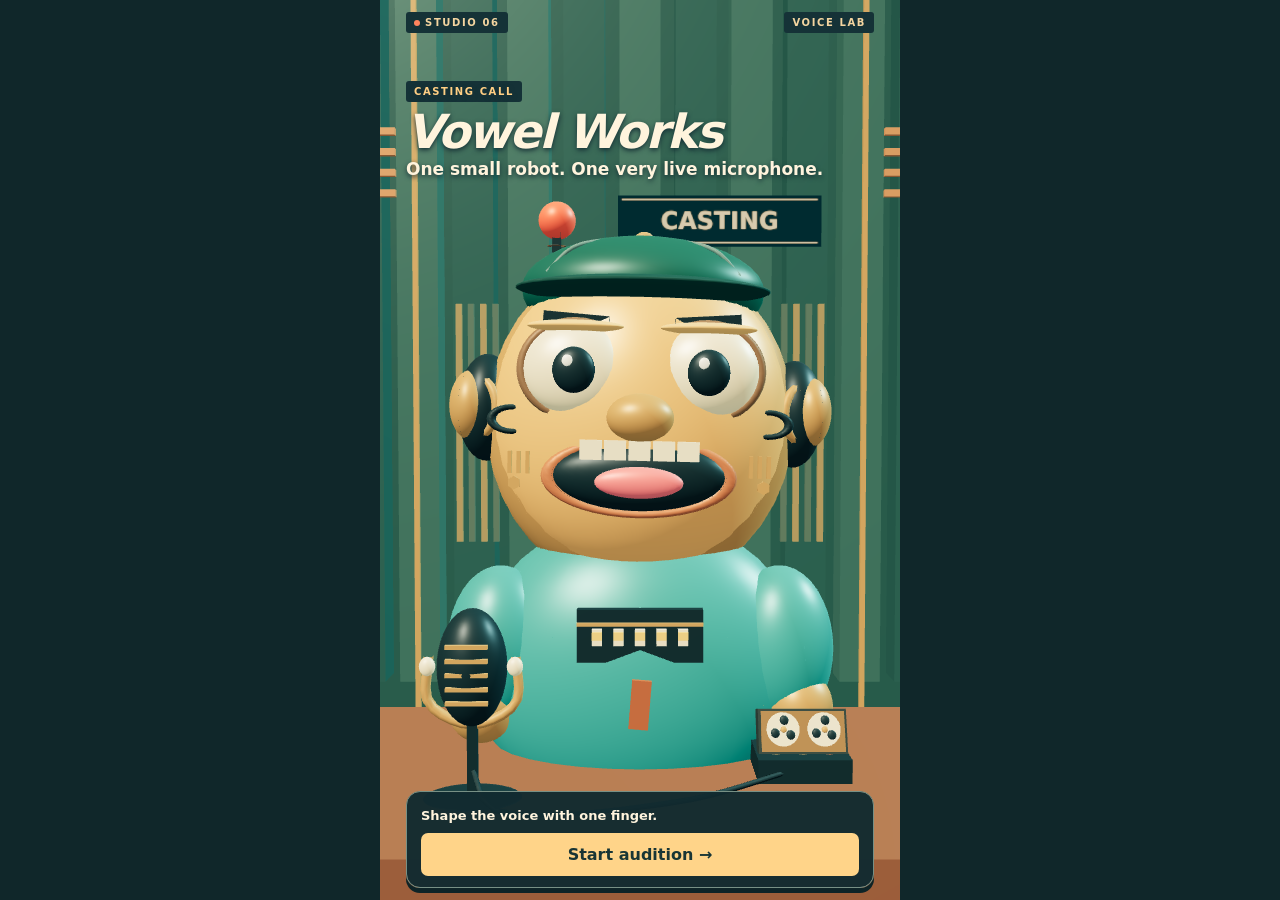
==== commit f381049c: "Stage the voice tour with take playback, gold pressings and articulated studio wardrobe" ====
--- a/vowel-works/index.html
+++ b/vowel-works/index.html
@@ -7,7 +7,9 @@
 #pad span,#cross{position:absolute;transform:translate(-50%,-50%);pointer-events:none}#pad span{border:1px solid #8aa49a;border-radius:50%;background:#29474b;color:#c1d2c6;padding:6px 9px;font-size:12px}#pad .target{background:#ffd489;color:#213636;outline:3px solid #dca34466}#pad .tuned{background:#8aead3;outline-color:#72e7bc80}#cross{width:21px;height:21px;border:2px solid white;border-radius:50%;z-index:2;display:none}#signal{height:4px;background:#8be9c8;transform:scaleX(0);transform-origin:left;margin-top:5px;border-radius:4px}
 small{display:block;font-size:10px;color:#c6d9cb;margin-top:4px}small:empty{display:none}[hidden]{display:none!important}
 @media(min-aspect-ratio:3/4){main{max-width:min(520px,72vh)}}@media(max-height:490px){article{top:10%}header{top:3px}h1{font-size:23px}section{padding:6px 10px;bottom:5px}#pad{height:74px}#guide{margin:2px 0}button{padding:8px}}
-</style><main><canvas id="stage" aria-label="A mechanical actor at the audition microphone"></canvas><header><span><i></i> STUDIO 06</span><b id="take">VOICE LAB</b></header><article><label id="slate">CASTING CALL</label><h1 id="title">Vowel Works</h1><p id="line">One small robot. One very live microphone.</p></article><section><div id="meter"></div><div id="guide">Shape the voice with one finger.</div><div id="pad" hidden aria-label="Voice control pad"><div id="cross"></div></div><div id="signal" hidden></div><button id="go">Start audition →</button><small id="credits"></small></section></main><script>/**
+.deck{display:flex;gap:7px}.deck #go{flex:1}.deck #listen{width:84px;background:#29484b;color:#ffdb9a;border:1px solid #73958d;font-size:14px}#passes{display:flex;gap:6px;margin-top:8px}#passes button{padding:7px 3px;min-height:36px;font-size:12px;background:#203b40;color:#e8e6ce;border:1px solid transparent}#passes button:disabled{opacity:.42}#passes button[aria-pressed=true]{border-color:#c5a166}.sounding{outline:2px solid #fff0af;box-shadow:0 0 8px #d2b674}#pad .target{transition:background-color .12s,outline-color .12s}button:focus-visible{outline:2px solid #fff;outline-offset:2px}
+.cue-line{display:flex;align-items:center;justify-content:space-between;gap:8px}.cue-line output{font:800 12px system-ui;letter-spacing:2px;color:#ffd48d}section:has(#pad:not([hidden])){border-bottom:3px solid #7cbca4}#listen:active{background:#54766c}
+</style><main><canvas id="stage" aria-label="A mechanical actor at the audition microphone"></canvas><header><span><i></i> STUDIO 06</span><b id="take">VOICE LAB</b></header><article><label id="slate">CASTING CALL</label><h1 id="title">Vowel Works</h1><p id="line">One small robot. One very live microphone.</p></article><section><div class="cue-line"><div id="meter"></div><output id="pressing" aria-label="Clean takes"></output></div><div id="guide" aria-live="polite">Shape the voice with one finger.</div><div id="pad" hidden aria-label="Voice control pad"><div id="cross"></div></div><div id="signal" hidden></div><div class="deck"><button id="listen" hidden aria-label="Play your last phrase">▶ Take</button><button id="go">Start audition →</button></div><div id="passes" hidden></div><small id="credits"></small></section></main><script>/**
  * @license
  * Copyright 2010-2022 Three.js Authors
  * SPDX-License-Identifier: MIT
@@ -88,6 +90,72 @@
 
 
 
+</script><script>// Stage wardrobe and the casting director's mechanical cue paddle.
+function dressStudio({T,head,body,jury,mic,ink,gold,cream,group,mesh,box,egg}){
+ const outfits=[0,1,2].map(()=>group(head,0,0,0));
+ const collars=[0,1,2].map(()=>group(body,0,0,0));
+ const torus=new T.TorusGeometry(1,.10,8,40);
+ function band(parent,color,x,y,z,rx,ry){
+  const m=mesh(parent,torus,color,x,y,z);m.scale.set(rx,ry,Math.min(rx,ry));return m;
+ }
+ function cable(parent,color,positions,radius){
+  const path=new T.CatmullRomCurve3(positions.map(p=>new T.Vector3(...p)));
+  return mesh(parent,new T.TubeGeometry(path,18,radius,6,false),color,0,0,0);
+ }
+ // Narrow lens seats and moving eyelids give the eyes a readable silhouette.
+ const lids=[];
+ for(const s of [-1,1]){
+  band(head,0x87674a,s*.32,.28,.54,.26,.23);
+  lids.push(egg(head,0xf6b970,s*.32,.485,.57,.235,.03,.10));
+ }
+ const lip=band(head,0xbd704c,0,-.235,.594,.43,.22);
+ for(let i=0;i<3;i++)band(head,0x725440,-.47,.90+i*.064,.02,.046,.025).rotation.x=Math.PI/2;
+ // Audition cap with stitched panels, visor and brass button.
+ egg(outfits[0],0x286456,0,.73,-.01,.655,.29,.51);
+ egg(outfits[0],0x204d46,0,.69,.37,.64,.052,.42);
+ egg(outfits[0],gold,0,1.024,-.02,.05,.033,.052);
+ for(const s of [-1,1])cable(outfits[0],0x638579,[[s*.49,.78,.30],[s*.36,.91,.29],[0,1.018,0]],.012);
+ // Padded broadcast cans, ribbed headband and boom microphone.
+ cable(outfits[1],ink,[[-.82,.13,0],[-.78,.66,0],[-.4,.94,0],[0,1,0],[.4,.94,0],[.78,.66,0],[.82,.13,0]],.074);
+ for(const s of [-1,1]){
+  egg(outfits[1],0x283944,s*.865,.16,0,.147,.32,.25);
+  egg(outfits[1],0xaa603d,s*.95,.16,.015,.095,.24,.20);
+  for(let i=0;i<3;i++)box(outfits[1],gold,s*.98,.08+i*.075,.157,.045,.028,.055);
+ }
+ cable(outfits[1],ink,[[.85,.06,.14],[.83,-.16,.27],[.65,-.29,.49],[.48,-.30,.70]],.027);
+ egg(outfits[1],ink,.47,-.30,.70,.09,.062,.055);
+ // Stage hat has a flared brim and contrasting grosgrain ribbon.
+ const hat=group(outfits[2],.04,.79,-.025);hat.rotation.z=-.10;
+ egg(hat,ink,0,0,.02,.71,.068,.58);
+ mesh(hat,new T.CylinderGeometry(.43,.39,.39,40),0x35303f,0,.21,0);
+ mesh(hat,new T.CylinderGeometry(.405,.398,.09,40),0xb44559,0,.085,0);
+ for(const s of [-1,1]){const wing=egg(collars[2],0x9b344b,s*.15,-.22,.48,.18,.095,.07);wing.rotation.z=s*.30}
+ egg(collars[2],gold,0,-.22,.55,.065,.061,.055);
+ const tie=box(collars[0],0xad6141,0,-.71,.55,.096,.24,.036);tie.rotation.z=-.08;
+ // Swing the cue paddle up only when the director is reacting.
+ const arm=group(jury,.49,-.58,.12);
+ egg(arm,0x43536a,.06,.06,.03,.17,.26,.17);
+ box(arm,gold,.10,.36,.12,.036,.54,.036);
+ const board=box(arm,ink,.10,.67,.13,.50,.38,.05);
+ const lights=[-1,0,1].map(i=>egg(arm,0x83dbab,.10+.125*i,.67,.17,.045,.053,.025));
+ for(let i=0;i<2;i++)box(arm,gold,.1,.67+(i?.15:-.15),.166,.44,.012,.01);
+ // Ribbon microphone yoke, dual knuckles and die-cast foot.
+ cable(mic,gold,[[-.20,.29,0],[-.2,.075,0],[0,-.025,0],[.2,.075,0],[.2,.29,0]],.024);
+ for(const s of [-1,1])egg(mic,cream,s*.20,.25,.03,.037,.044,.03);
+ egg(mic,ink,0,-.37,0,.23,.033,.16);
+ let wanted=0,armAngle=-1.25;
+ function stage(n){outfits.forEach((m,i)=>m.visible=i===n);collars.forEach((m,i)=>m.visible=i===n)}
+ stage(0);
+ return {stage, verdict(clean){wanted=clean?3:2;lights.forEach((m,i)=>m.visible=i<wanted)},
+ update(t,cut,open,y,pulse){
+  const blink=Math.pow(Math.max(0,Math.cos(t*1.33)),100);
+  for(const lid of lids){lid.scale.y=.03+blink*.135;lid.position.y=.485-.12*blink}
+  lip.scale.y=.18+open*(.065+y*.105);
+  const angle=cut?-.16+Math.sin(t*4.5)*.12:-1.25;
+  armAngle+=(angle-armAngle)*.12;arm.rotation.z=armAngle;
+  hat.rotation.x=.05*Math.sin(t*1.8)+.11*pulse;
+ }};
+}
 </script><script>function makeStage(){
  const T=THREE, canvas=document.querySelector('canvas'),renderer=new T.WebGLRenderer({canvas,antialias:true}),scene=new T.Scene(),cam=new T.PerspectiveCamera(33,1,.1,40);
  renderer.setPixelRatio(Math.min(devicePixelRatio,1.65));renderer.outputEncoding=T.sRGBEncoding;renderer.toneMapping=T.ACESFilmicToneMapping;renderer.toneMappingExposure=.87;scene.background=new T.Color(0x38706a);
@@ -118,6 +186,16 @@
  const rim=mesh(jury,new T.TorusGeometry(.154,.022,7,28),gold,s*.205,.222,.475);rim.scale.y=.77;
  }
  box(jury,gold,0,.24,.485,.12,.023,.025);const smile=egg(jury,ink,0,-.13,.405,.16,.034,.023);
+ // Director's bench continues under the reverse shot.
+ box(scene,0x83563e,3.76,-1.10,.42,2.52,.17,1.04);
+ box(scene,0x456258,3.76,-1.54,.74,2.34,.77,.13);
+ box(scene,gold,3.76,-1.19,.82,2.37,.023,.04);
+ for(const side of [-1,1])box(scene,gold,3.76+side*1.10,-1.50,.824,.023,.57,.026);
+ const mug=mesh(scene,new T.CylinderGeometry(.105,.085,.17,16),0xc2cfae,4.39,-.93,.61);
+ const handle=mesh(scene,new T.TorusGeometry(.061,.014,6,16),0xc2cfae,4.50,-.93,.61);
+ egg(scene,0x453425,4.39,-.842,.61,.087,.007,.087);
+ box(jury,0xad7955,-.27,-.67,.49,.14,.16,.14);
+ for(let curl=0;curl<4;curl++)egg(jury,0x423941,-.37+curl*.125,.54,.21,.16,.11,.12);
  const clipboard=box(jury,0xc79765,0,-.68,.49,.62,.72,.065);clipboard.rotation.z=.13;
  box(jury,cream,0,-.68,.54,.5,.56,.02);for(let i=0;i<3;i++)box(jury,ink,-.035,-.57-i*.08,.56,.29,.014,.01);
  const badge=egg(mic,gold,0,.08,.14,.07,.055,.025);badge.visible=false;
@@ -139,7 +217,13 @@
    for(let n=0;n<4;n++)box(sets[0],n%2?0x9c8659:0x586e5e,xPos+side*(1.06+n*.09),.62,-1.85,.043,1.75,.04);
    const speaker=box(sets[1],ink,xPos+side*1.03,.65,-1.78,.39,1.08,.28);
    for(const dy of [-.28,.14]){egg(sets[1],gold,speaker.position.x,.65+dy,-1.61,.145,.145,.04);egg(sets[1],ink,speaker.position.x,.65+dy,-1.56,.092,.092,.025)}
-   for(let n=0;n<5;n++)egg(sets[2],n%2?0x8f334b:0xb84557,xPos+side*(1.03+n*.13),1.05,-1.75,.17,2.3,.19);
+   const curtain=new T.PlaneGeometry(.94,4.6,20,12);
+   const pos=curtain.attributes.position;
+   for(let v=0;v<pos.count;v++){
+    const u=(pos.getX(v)+.47)/.94,h=(pos.getY(v)+2.3)/4.6;
+    pos.setXYZ(v,pos.getX(v)+side*.095*Math.sin(h*Math.PI),pos.getY(v)+.07*Math.cos(u*5*Math.PI)*(1-h)**4,.095*Math.cos(u*8*Math.PI));
+   }
+   curtain.computeVertexNormals();mesh(sets[2],curtain,0xbb4357,xPos+side*1.43,1.05,-1.75);
   }
  }
  const trim=group(body,0,0,0);
@@ -163,7 +247,18 @@
  }
  const cordPath=new T.CatmullRomCurve3([new T.Vector3(-.77,-.96,.83),new T.Vector3(-.65,-1.07,1.02),new T.Vector3(.16,-1.08,.92),new T.Vector3(.79,-1.04,.60)]);
  mesh(scene,new T.TubeGeometry(cordPath,20,.013,5,false),ink,0,0,0);
+
+ const reels=[];
+ const deck=group(scene,.79,-.916,.55);deck.rotation.x=-.29;
+ box(deck,0x384745,0,.035,0,.43,.21,.10);box(deck,0x98734a,0,.035,.055,.405,.19,.016);
+ for(const side of [-1,1]){
+  const hub=group(deck,side*.099,.045,.072);
+  const metalReel=mesh(hub,new T.CylinderGeometry(.080,.080,.018,20),cream,0,0,0);metalReel.rotation.x=Math.PI/2;
+  for(let i=0;i<3;i++)egg(hub,ink,Math.cos(i*2.094)*.043,Math.sin(i*2.094)*.043,.015,.021,.022,.008);
+  egg(hub,gold,0,0,.023,.015,.015,.008);reels.push(hub);
+ }
  const grille=[];for(let j=0;j<5;j++)grille.push(box(body,0xffc264,-.21+j*.105,-.37,.57,.05,.07,.02));
+ const wardrobe=dressStudio({T,head,body,jury,mic,ink,gold,cream,group,mesh,box,egg});
  let cut=false,focus=0;
  
  let x=.5,y=.5,open=0,pulse=0,error=0,act=0;sets.forEach((set,i)=>set.visible=i===0);function size(){renderer.setSize(canvas.clientWidth,canvas.clientHeight,false);cam.aspect=canvas.clientWidth/canvas.clientHeight;cam.fov=Math.max(34,2*Math.atan(1.37/(5*cam.aspect))*180/Math.PI);cam.updateProjectionMatrix()}size();addEventListener('resize',size);
@@ -171,9 +266,10 @@
  mouth.scale.x=.43-roundness*.15;mouth.scale.y=.17+open*(.08+y*.12);
  tongue.scale.x=.21-roundness*.07;
  grille.forEach((bar,i)=>bar.scale.y=.04+open*(.035+.08*Math.abs(Math.sin(t*17+i))));
- tongue.position.x=(x-.5)*.44;tongue.position.y=-.34+(1-y)*.17;eyes.forEach((e,i)=>{e.position.x=(i?.32:-.32)+(x-.5)*.11;e.position.z=.66+error*.15;e.scale.y=.115*(.95+.05*Math.cos(t*2))});teeth[4].position.y=-.105-error*.41;teeth[4].rotation.z=error*1.4;brows.forEach((b,i)=>b.rotation.z=(i?1:-1)*(.07+error*.5-pulse*.32));lamp.scale.setScalar(.1+pulse*.035);focus+=((cut?3.7:0)-focus)*.12;jury.rotation.z=cut?Math.sin(t*3)*.045:0;smile.scale.y=.035+Math.abs(Math.sin(t*5))*(cut?.052:0);cam.position.set(focus+Math.sin(t*.42)*.09+act*.05, .64+pulse*.05,5.15-pulse*.14);cam.lookAt(focus,.48,0);renderer.render(scene,cam)}requestAnimationFrame(frame);
- return {judge(v){cut=v},awards(r){badge.visible=r.like;flag.visible=r.comment},pose(a,b,v){x=a;y=b;open=v},hit(good){if(good)pulse=1;else error=1},set(n){act=n;sets.forEach((set,i)=>set.visible=i===n);if(!body.children[0].userData.unique){body.children[0].material=body.children[0].material.clone();body.children[0].userData.unique=true}body.children[0].material.color.setHex([green,0x477ea9,0x9d617d][n]).convertSRGBToLinear()}};
-}</script><script>const portraitFrames={"0-0":"[data-uri]","0-1":"[data-uri]","0-2":"[data-uri]","0-3":"[data-uri]","0-4":"[data-uri]","0-5":"[data-uri]